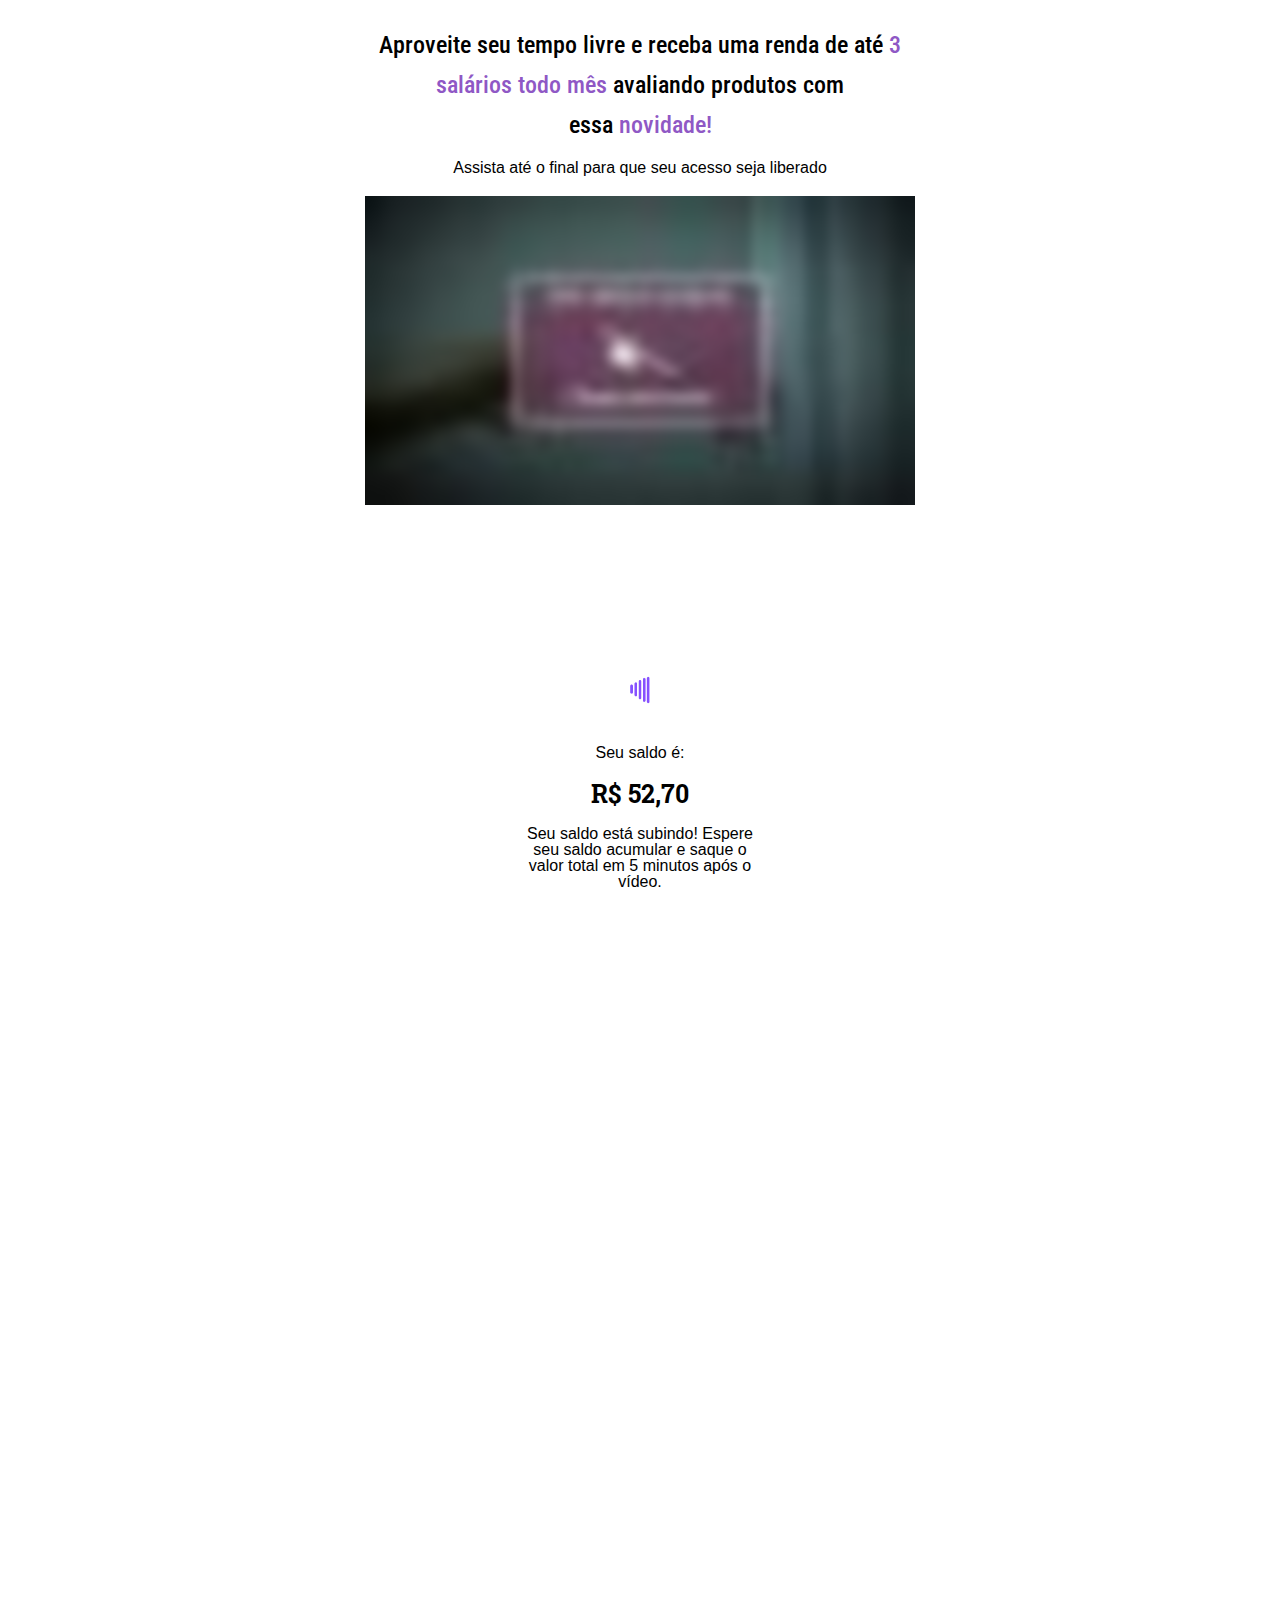
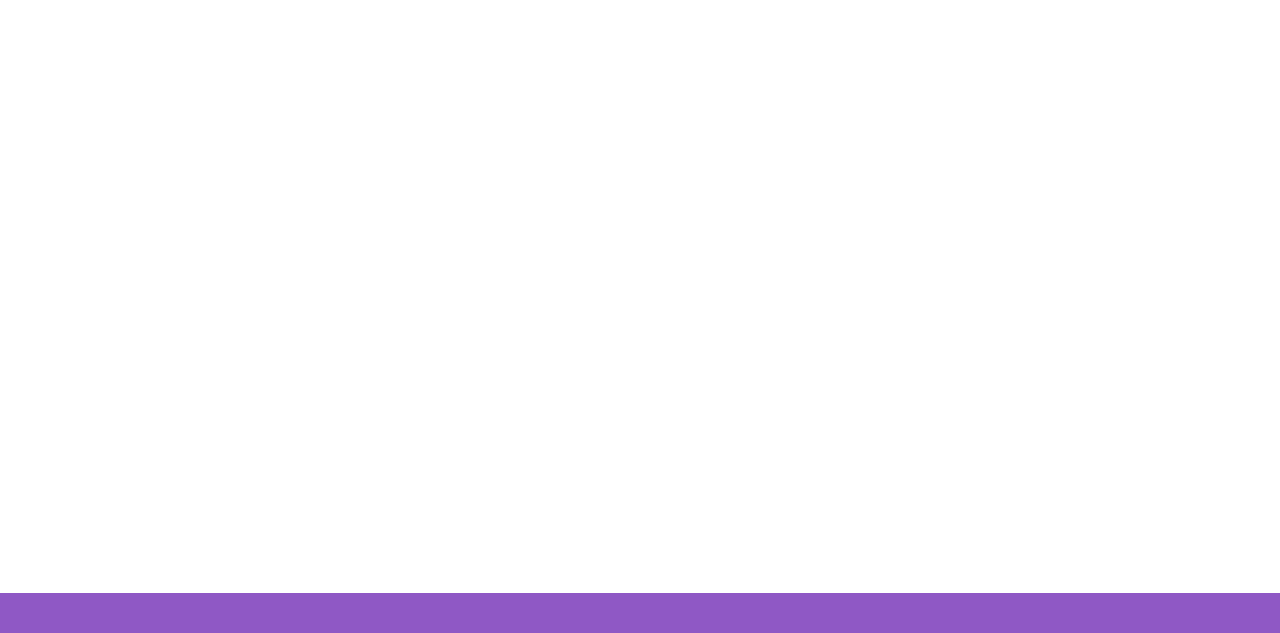
==== oportunidade.html @ 0e368a54 "Update oportunidade.html" ====
<!DOCTYPE html><html lang="pt-BR"><head>
	<meta charset="UTF-8">
			<title>A.P – PV / CHK97 – F.S – O1</title>
		<meta name="viewport" content="width=device-width, initial-scale=1">
<meta name="robots" content="max-image-preview:large">
<title>A.P – PV / CHK97 – F.S – O1</title>
<link rel="alternate" type="application/rss+xml" title="Feed para F.S - O1 »" href="https://presentesurpresa.xyz/feed/">
<link rel="alternate" type="application/rss+xml" title="Feed de comentários para F.S - O1 »" href="https://presentesurpresa.xyz/comments/feed/">
<script>
window._wpemojiSettings = {"baseUrl":"https:\/\/s.w.org\/images\/core\/emoji\/15.0.3\/72x72\/","ext":".png","svgUrl":"https:\/\/s.w.org\/images\/core\/emoji\/15.0.3\/svg\/","svgExt":".svg","source":{"concatemoji":"https:\/\/presentesurpresa.xyz\/wp-includes\/js\/wp-emoji-release.min.js?ver=6.5"}};
/*! This file is auto-generated */
!function(i,n){var o,s,e;function c(e){try{var t={supportTests:e,timestamp:(new Date).valueOf()};sessionStorage.setItem(o,JSON.stringify(t))}catch(e){}}function p(e,t,n){e.clearRect(0,0,e.canvas.width,e.canvas.height),e.fillText(t,0,0);var t=new Uint32Array(e.getImageData(0,0,e.canvas.width,e.canvas.height).data),r=(e.clearRect(0,0,e.canvas.width,e.canvas.height),e.fillText(n,0,0),new Uint32Array(e.getImageData(0,0,e.canvas.width,e.canvas.height).data));return t.every(function(e,t){return e===r[t]})}function u(e,t,n){switch(t){case"flag":return n(e,"\ud83c\udff3\ufe0f\u200d\u26a7\ufe0f","\ud83c\udff3\ufe0f\u200b\u26a7\ufe0f")?!1:!n(e,"\ud83c\uddfa\ud83c\uddf3","\ud83c\uddfa\u200b\ud83c\uddf3")&&!n(e,"\ud83c\udff4\udb40\udc67\udb40\udc62\udb40\udc65\udb40\udc6e\udb40\udc67\udb40\udc7f","\ud83c\udff4\u200b\udb40\udc67\u200b\udb40\udc62\u200b\udb40\udc65\u200b\udb40\udc6e\u200b\udb40\udc67\u200b\udb40\udc7f");case"emoji":return!n(e,"\ud83d\udc26\u200d\u2b1b","\ud83d\udc26\u200b\u2b1b")}return!1}function f(e,t,n){var r="undefined"!=typeof WorkerGlobalScope&&self instanceof WorkerGlobalScope?new OffscreenCanvas(300,150):i.createElement("canvas"),a=r.getContext("2d",{willReadFrequently:!0}),o=(a.textBaseline="top",a.font="600 32px Arial",{});return e.forEach(function(e){o[e]=t(a,e,n)}),o}function t(e){var t=i.createElement("script");t.src=e,t.defer=!0,i.head.appendChild(t)}"undefined"!=typeof Promise&&(o="wpEmojiSettingsSupports",s=["flag","emoji"],n.supports={everything:!0,everythingExceptFlag:!0},e=new Promise(function(e){i.addEventListener("DOMContentLoaded",e,{once:!0})}),new Promise(function(t){var n=function(){try{var e=JSON.parse(sessionStorage.getItem(o));if("object"==typeof e&&"number"==typeof e.timestamp&&(new Date).valueOf()<e.timestamp+604800&&"object"==typeof e.supportTests)return e.supportTests}catch(e){}return null}();if(!n){if("undefined"!=typeof Worker&&"undefined"!=typeof OffscreenCanvas&&"undefined"!=typeof URL&&URL.createObjectURL&&"undefined"!=typeof Blob)try{var e="postMessage("+f.toString()+"("+[JSON.stringify(s),u.toString(),p.toString()].join(",")+"));",r=new Blob([e],{type:"text/javascript"}),a=new Worker(URL.createObjectURL(r),{name:"wpTestEmojiSupports"});return void(a.onmessage=function(e){c(n=e.data),a.terminate(),t(n)})}catch(e){}c(n=f(s,u,p))}t(n)}).then(function(e){for(var t in e)n.supports[t]=e[t],n.supports.everything=n.supports.everything&&n.supports[t],"flag"!==t&&(n.supports.everythingExceptFlag=n.supports.everythingExceptFlag&&n.supports[t]);n.supports.everythingExceptFlag=n.supports.everythingExceptFlag&&!n.supports.flag,n.DOMReady=!1,n.readyCallback=function(){n.DOMReady=!0}}).then(function(){return e}).then(function(){var e;n.supports.everything||(n.readyCallback(),(e=n.source||{}).concatemoji?t(e.concatemoji):e.wpemoji&&e.twemoji&&(t(e.twemoji),t(e.wpemoji)))}))}((window,document),window._wpemojiSettings);
</script>
<style id="wp-emoji-styles-inline-css">

	img.wp-smiley, img.emoji {
		display: inline !important;
		border: none !important;
		box-shadow: none !important;
		height: 1em !important;
		width: 1em !important;
		margin: 0 0.07em !important;
		vertical-align: -0.1em !important;
		background: none !important;
		padding: 0 !important;
	}
</style>
<style id="wp-block-library-inline-css">
:root{--wp-admin-theme-color:#007cba;--wp-admin-theme-color--rgb:0,124,186;--wp-admin-theme-color-darker-10:#006ba1;--wp-admin-theme-color-darker-10--rgb:0,107,161;--wp-admin-theme-color-darker-20:#005a87;--wp-admin-theme-color-darker-20--rgb:0,90,135;--wp-admin-border-width-focus:2px;--wp-block-synced-color:#7a00df;--wp-block-synced-color--rgb:122,0,223;--wp-bound-block-color:#9747ff}@media (min-resolution:192dpi){:root{--wp-admin-border-width-focus:1.5px}}.wp-element-button{cursor:pointer}:root{--wp--preset--font-size--normal:16px;--wp--preset--font-size--huge:42px}:root .has-very-light-gray-background-color{background-color:#eee}:root .has-very-dark-gray-background-color{background-color:#313131}:root .has-very-light-gray-color{color:#eee}:root .has-very-dark-gray-color{color:#313131}:root .has-vivid-green-cyan-to-vivid-cyan-blue-gradient-background{background:linear-gradient(135deg,#00d084,#0693e3)}:root .has-purple-crush-gradient-background{background:linear-gradient(135deg,#34e2e4,#4721fb 50%,#ab1dfe)}:root .has-hazy-dawn-gradient-background{background:linear-gradient(135deg,#faaca8,#dad0ec)}:root .has-subdued-olive-gradient-background{background:linear-gradient(135deg,#fafae1,#67a671)}:root .has-atomic-cream-gradient-background{background:linear-gradient(135deg,#fdd79a,#004a59)}:root .has-nightshade-gradient-background{background:linear-gradient(135deg,#330968,#31cdcf)}:root .has-midnight-gradient-background{background:linear-gradient(135deg,#020381,#2874fc)}.has-regular-font-size{font-size:1em}.has-larger-font-size{font-size:2.625em}.has-normal-font-size{font-size:var(--wp--preset--font-size--normal)}.has-huge-font-size{font-size:var(--wp--preset--font-size--huge)}.has-text-align-center{text-align:center}.has-text-align-left{text-align:left}.has-text-align-right{text-align:right}#end-resizable-editor-section{display:none}.aligncenter{clear:both}.items-justified-left{justify-content:flex-start}.items-justified-center{justify-content:center}.items-justified-right{justify-content:flex-end}.items-justified-space-between{justify-content:space-between}.screen-reader-text{border:0;clip:rect(1px,1px,1px,1px);-webkit-clip-path:inset(50%);clip-path:inset(50%);height:1px;margin:-1px;overflow:hidden;padding:0;position:absolute;width:1px;word-wrap:normal!important}.screen-reader-text:focus{background-color:#ddd;clip:auto!important;-webkit-clip-path:none;clip-path:none;color:#444;display:block;font-size:1em;height:auto;left:5px;line-height:normal;padding:15px 23px 14px;text-decoration:none;top:5px;width:auto;z-index:100000}html :where(.has-border-color){border-style:solid}html :where([style*=border-top-color]){border-top-style:solid}html :where([style*=border-right-color]){border-right-style:solid}html :where([style*=border-bottom-color]){border-bottom-style:solid}html :where([style*=border-left-color]){border-left-style:solid}html :where([style*=border-width]){border-style:solid}html :where([style*=border-top-width]){border-top-style:solid}html :where([style*=border-right-width]){border-right-style:solid}html :where([style*=border-bottom-width]){border-bottom-style:solid}html :where([style*=border-left-width]){border-left-style:solid}html :where(img[class*=wp-image-]){height:auto;max-width:100%}:where(figure){margin:0 0 1em}html :where(.is-position-sticky){--wp-admin--admin-bar--position-offset:var(--wp-admin--admin-bar--height,0px)}@media screen and (max-width:600px){html :where(.is-position-sticky){--wp-admin--admin-bar--position-offset:0px}}
</style>
<style id="global-styles-inline-css">
body{--wp--preset--color--black: #000000;--wp--preset--color--cyan-bluish-gray: #abb8c3;--wp--preset--color--white: #ffffff;--wp--preset--color--pale-pink: #f78da7;--wp--preset--color--vivid-red: #cf2e2e;--wp--preset--color--luminous-vivid-orange: #ff6900;--wp--preset--color--luminous-vivid-amber: #fcb900;--wp--preset--color--light-green-cyan: #7bdcb5;--wp--preset--color--vivid-green-cyan: #00d084;--wp--preset--color--pale-cyan-blue: #8ed1fc;--wp--preset--color--vivid-cyan-blue: #0693e3;--wp--preset--color--vivid-purple: #9b51e0;--wp--preset--color--base: #f9f9f9;--wp--preset--color--base-2: #ffffff;--wp--preset--color--contrast: #111111;--wp--preset--color--contrast-2: #636363;--wp--preset--color--contrast-3: #A4A4A4;--wp--preset--color--accent: #cfcabe;--wp--preset--color--accent-2: #c2a990;--wp--preset--color--accent-3: #d8613c;--wp--preset--color--accent-4: #b1c5a4;--wp--preset--color--accent-5: #b5bdbc;--wp--preset--gradient--vivid-cyan-blue-to-vivid-purple: linear-gradient(135deg,rgba(6,147,227,1) 0%,rgb(155,81,224) 100%);--wp--preset--gradient--light-green-cyan-to-vivid-green-cyan: linear-gradient(135deg,rgb(122,220,180) 0%,rgb(0,208,130) 100%);--wp--preset--gradient--luminous-vivid-amber-to-luminous-vivid-orange: linear-gradient(135deg,rgba(252,185,0,1) 0%,rgba(255,105,0,1) 100%);--wp--preset--gradient--luminous-vivid-orange-to-vivid-red: linear-gradient(135deg,rgba(255,105,0,1) 0%,rgb(207,46,46) 100%);--wp--preset--gradient--very-light-gray-to-cyan-bluish-gray: linear-gradient(135deg,rgb(238,238,238) 0%,rgb(169,184,195) 100%);--wp--preset--gradient--cool-to-warm-spectrum: linear-gradient(135deg,rgb(74,234,220) 0%,rgb(151,120,209) 20%,rgb(207,42,186) 40%,rgb(238,44,130) 60%,rgb(251,105,98) 80%,rgb(254,248,76) 100%);--wp--preset--gradient--blush-light-purple: linear-gradient(135deg,rgb(255,206,236) 0%,rgb(152,150,240) 100%);--wp--preset--gradient--blush-bordeaux: linear-gradient(135deg,rgb(254,205,165) 0%,rgb(254,45,45) 50%,rgb(107,0,62) 100%);--wp--preset--gradient--luminous-dusk: linear-gradient(135deg,rgb(255,203,112) 0%,rgb(199,81,192) 50%,rgb(65,88,208) 100%);--wp--preset--gradient--pale-ocean: linear-gradient(135deg,rgb(255,245,203) 0%,rgb(182,227,212) 50%,rgb(51,167,181) 100%);--wp--preset--gradient--electric-grass: linear-gradient(135deg,rgb(202,248,128) 0%,rgb(113,206,126) 100%);--wp--preset--gradient--midnight: linear-gradient(135deg,rgb(2,3,129) 0%,rgb(40,116,252) 100%);--wp--preset--gradient--gradient-1: linear-gradient(to bottom, #cfcabe 0%, #F9F9F9 100%);--wp--preset--gradient--gradient-2: linear-gradient(to bottom, #C2A990 0%, #F9F9F9 100%);--wp--preset--gradient--gradient-3: linear-gradient(to bottom, #D8613C 0%, #F9F9F9 100%);--wp--preset--gradient--gradient-4: linear-gradient(to bottom, #B1C5A4 0%, #F9F9F9 100%);--wp--preset--gradient--gradient-5: linear-gradient(to bottom, #B5BDBC 0%, #F9F9F9 100%);--wp--preset--gradient--gradient-6: linear-gradient(to bottom, #A4A4A4 0%, #F9F9F9 100%);--wp--preset--gradient--gradient-7: linear-gradient(to bottom, #cfcabe 50%, #F9F9F9 50%);--wp--preset--gradient--gradient-8: linear-gradient(to bottom, #C2A990 50%, #F9F9F9 50%);--wp--preset--gradient--gradient-9: linear-gradient(to bottom, #D8613C 50%, #F9F9F9 50%);--wp--preset--gradient--gradient-10: linear-gradient(to bottom, #B1C5A4 50%, #F9F9F9 50%);--wp--preset--gradient--gradient-11: linear-gradient(to bottom, #B5BDBC 50%, #F9F9F9 50%);--wp--preset--gradient--gradient-12: linear-gradient(to bottom, #A4A4A4 50%, #F9F9F9 50%);--wp--preset--font-size--small: 0.9rem;--wp--preset--font-size--medium: 1.05rem;--wp--preset--font-size--large: clamp(1.39rem, 1.39rem + ((1vw - 0.2rem) * 0.767), 1.85rem);--wp--preset--font-size--x-large: clamp(1.85rem, 1.85rem + ((1vw - 0.2rem) * 1.083), 2.5rem);--wp--preset--font-size--xx-large: clamp(2.5rem, 2.5rem + ((1vw - 0.2rem) * 1.283), 3.27rem);--wp--preset--font-family--body: "Inter", sans-serif;--wp--preset--font-family--heading: Cardo;--wp--preset--font-family--system-sans-serif: -apple-system, BlinkMacSystemFont, avenir next, avenir, segoe ui, helvetica neue, helvetica, Cantarell, Ubuntu, roboto, noto, arial, sans-serif;--wp--preset--font-family--system-serif: Iowan Old Style, Apple Garamond, Baskerville, Times New Roman, Droid Serif, Times, Source Serif Pro, serif, Apple Color Emoji, Segoe UI Emoji, Segoe UI Symbol;--wp--preset--spacing--10: 1rem;--wp--preset--spacing--20: min(1.5rem, 2vw);--wp--preset--spacing--30: min(2.5rem, 3vw);--wp--preset--spacing--40: min(4rem, 5vw);--wp--preset--spacing--50: min(6.5rem, 8vw);--wp--preset--spacing--60: min(10.5rem, 13vw);--wp--preset--shadow--natural: 6px 6px 9px rgba(0, 0, 0, 0.2);--wp--preset--shadow--deep: 12px 12px 50px rgba(0, 0, 0, 0.4);--wp--preset--shadow--sharp: 6px 6px 0px rgba(0, 0, 0, 0.2);--wp--preset--shadow--outlined: 6px 6px 0px -3px rgba(255, 255, 255, 1), 6px 6px rgba(0, 0, 0, 1);--wp--preset--shadow--crisp: 6px 6px 0px rgba(0, 0, 0, 1);}body { margin: 0;--wp--style--global--content-size: 620px;--wp--style--global--wide-size: 1280px; }.wp-site-blocks { padding-top: var(--wp--style--root--padding-top); padding-bottom: var(--wp--style--root--padding-bottom); }.has-global-padding { padding-right: var(--wp--style--root--padding-right); padding-left: var(--wp--style--root--padding-left); }.has-global-padding :where(.has-global-padding:not(.wp-block-block)) { padding-right: 0; padding-left: 0; }.has-global-padding > .alignfull { margin-right: calc(var(--wp--style--root--padding-right) * -1); margin-left: calc(var(--wp--style--root--padding-left) * -1); }.has-global-padding :where(.has-global-padding:not(.wp-block-block)) > .alignfull { margin-right: 0; margin-left: 0; }.has-global-padding > .alignfull:where(:not(.has-global-padding):not(.is-layout-flex):not(.is-layout-grid)) > :where([class*="wp-block-"]:not(.alignfull):not([class*="__"]),p,h1,h2,h3,h4,h5,h6,ul,ol) { padding-right: var(--wp--style--root--padding-right); padding-left: var(--wp--style--root--padding-left); }.has-global-padding :where(.has-global-padding) > .alignfull:where(:not(.has-global-padding)) > :where([class*="wp-block-"]:not(.alignfull):not([class*="__"]),p,h1,h2,h3,h4,h5,h6,ul,ol) { padding-right: 0; padding-left: 0; }.wp-site-blocks > .alignleft { float: left; margin-right: 2em; }.wp-site-blocks > .alignright { float: right; margin-left: 2em; }.wp-site-blocks > .aligncenter { justify-content: center; margin-left: auto; margin-right: auto; }:where(.wp-site-blocks) > * { margin-block-start: 1.2rem; margin-block-end: 0; }:where(.wp-site-blocks) > :first-child:first-child { margin-block-start: 0; }:where(.wp-site-blocks) > :last-child:last-child { margin-block-end: 0; }body { --wp--style--block-gap: 1.2rem; }:where(body .is-layout-flow)  > :first-child:first-child{margin-block-start: 0;}:where(body .is-layout-flow)  > :last-child:last-child{margin-block-end: 0;}:where(body .is-layout-flow)  > *{margin-block-start: 1.2rem;margin-block-end: 0;}:where(body .is-layout-constrained)  > :first-child:first-child{margin-block-start: 0;}:where(body .is-layout-constrained)  > :last-child:last-child{margin-block-end: 0;}:where(body .is-layout-constrained)  > *{margin-block-start: 1.2rem;margin-block-end: 0;}:where(body .is-layout-flex) {gap: 1.2rem;}:where(body .is-layout-grid) {gap: 1.2rem;}body .is-layout-flow > .alignleft{float: left;margin-inline-start: 0;margin-inline-end: 2em;}body .is-layout-flow > .alignright{float: right;margin-inline-start: 2em;margin-inline-end: 0;}body .is-layout-flow > .aligncenter{margin-left: auto !important;margin-right: auto !important;}body .is-layout-constrained > .alignleft{float: left;margin-inline-start: 0;margin-inline-end: 2em;}body .is-layout-constrained > .alignright{float: right;margin-inline-start: 2em;margin-inline-end: 0;}body .is-layout-constrained > .aligncenter{margin-left: auto !important;margin-right: auto !important;}body .is-layout-constrained > :where(:not(.alignleft):not(.alignright):not(.alignfull)){max-width: var(--wp--style--global--content-size);margin-left: auto !important;margin-right: auto !important;}body .is-layout-constrained > .alignwide{max-width: var(--wp--style--global--wide-size);}body .is-layout-flex{display: flex;}body .is-layout-flex{flex-wrap: wrap;align-items: center;}body .is-layout-flex > *{margin: 0;}body .is-layout-grid{display: grid;}body .is-layout-grid > *{margin: 0;}body{background-color: var(--wp--preset--color--base);color: var(--wp--preset--color--contrast);font-family: var(--wp--preset--font-family--body);font-size: var(--wp--preset--font-size--medium);font-style: normal;font-weight: 400;line-height: 1.55;--wp--style--root--padding-top: 0px;--wp--style--root--padding-right: var(--wp--preset--spacing--50);--wp--style--root--padding-bottom: 0px;--wp--style--root--padding-left: var(--wp--preset--spacing--50);}a:where(:not(.wp-element-button)){color: var(--wp--preset--color--contrast);text-decoration: underline;}a:where(:not(.wp-element-button)):hover{text-decoration: none;}h1, h2, h3, h4, h5, h6{color: var(--wp--preset--color--contrast);font-family: var(--wp--preset--font-family--heading);font-weight: 400;line-height: 1.2;}h1{font-size: var(--wp--preset--font-size--xx-large);line-height: 1.15;}h2{font-size: var(--wp--preset--font-size--x-large);}h3{font-size: var(--wp--preset--font-size--large);}h4{font-size: clamp(1.1rem, 1.1rem + ((1vw - 0.2rem) * 0.767), 1.5rem);}h5{font-size: var(--wp--preset--font-size--medium);}h6{font-size: var(--wp--preset--font-size--small);}.wp-element-button, .wp-block-button__link{background-color: var(--wp--preset--color--contrast);border-radius: .33rem;border-color: var(--wp--preset--color--contrast);border-width: 0;color: var(--wp--preset--color--base);font-family: inherit;font-size: var(--wp--preset--font-size--small);font-style: normal;font-weight: 500;line-height: inherit;padding-top: 0.6rem;padding-right: 1rem;padding-bottom: 0.6rem;padding-left: 1rem;text-decoration: none;}.wp-element-button:hover, .wp-block-button__link:hover{background-color: var(--wp--preset--color--contrast-2);border-color: var(--wp--preset--color--contrast-2);color: var(--wp--preset--color--base);}.wp-element-button:focus, .wp-block-button__link:focus{background-color: var(--wp--preset--color--contrast-2);border-color: var(--wp--preset--color--contrast-2);color: var(--wp--preset--color--base);outline-color: var(--wp--preset--color--contrast);outline-offset: 2px;outline-style: dotted;outline-width: 1px;}.wp-element-button:active, .wp-block-button__link:active{background-color: var(--wp--preset--color--contrast);color: var(--wp--preset--color--base);}.wp-element-caption, .wp-block-audio figcaption, .wp-block-embed figcaption, .wp-block-gallery figcaption, .wp-block-image figcaption, .wp-block-table figcaption, .wp-block-video figcaption{color: var(--wp--preset--color--contrast-2);font-family: var(--wp--preset--font-family--body);font-size: 0.8rem;}.has-black-color{color: var(--wp--preset--color--black) !important;}.has-cyan-bluish-gray-color{color: var(--wp--preset--color--cyan-bluish-gray) !important;}.has-white-color{color: var(--wp--preset--color--white) !important;}.has-pale-pink-color{color: var(--wp--preset--color--pale-pink) !important;}.has-vivid-red-color{color: var(--wp--preset--color--vivid-red) !important;}.has-luminous-vivid-orange-color{color: var(--wp--preset--color--luminous-vivid-orange) !important;}.has-luminous-vivid-amber-color{color: var(--wp--preset--color--luminous-vivid-amber) !important;}.has-light-green-cyan-color{color: var(--wp--preset--color--light-green-cyan) !important;}.has-vivid-green-cyan-color{color: var(--wp--preset--color--vivid-green-cyan) !important;}.has-pale-cyan-blue-color{color: var(--wp--preset--color--pale-cyan-blue) !important;}.has-vivid-cyan-blue-color{color: var(--wp--preset--color--vivid-cyan-blue) !important;}.has-vivid-purple-color{color: var(--wp--preset--color--vivid-purple) !important;}.has-base-color{color: var(--wp--preset--color--base) !important;}.has-base-2-color{color: var(--wp--preset--color--base-2) !important;}.has-contrast-color{color: var(--wp--preset--color--contrast) !important;}.has-contrast-2-color{color: var(--wp--preset--color--contrast-2) !important;}.has-contrast-3-color{color: var(--wp--preset--color--contrast-3) !important;}.has-accent-color{color: var(--wp--preset--color--accent) !important;}.has-accent-2-color{color: var(--wp--preset--color--accent-2) !important;}.has-accent-3-color{color: var(--wp--preset--color--accent-3) !important;}.has-accent-4-color{color: var(--wp--preset--color--accent-4) !important;}.has-accent-5-color{color: var(--wp--preset--color--accent-5) !important;}.has-black-background-color{background-color: var(--wp--preset--color--black) !important;}.has-cyan-bluish-gray-background-color{background-color: var(--wp--preset--color--cyan-bluish-gray) !important;}.has-white-background-color{background-color: var(--wp--preset--color--white) !important;}.has-pale-pink-background-color{background-color: var(--wp--preset--color--pale-pink) !important;}.has-vivid-red-background-color{background-color: var(--wp--preset--color--vivid-red) !important;}.has-luminous-vivid-orange-background-color{background-color: var(--wp--preset--color--luminous-vivid-orange) !important;}.has-luminous-vivid-amber-background-color{background-color: var(--wp--preset--color--luminous-vivid-amber) !important;}.has-light-green-cyan-background-color{background-color: var(--wp--preset--color--light-green-cyan) !important;}.has-vivid-green-cyan-background-color{background-color: var(--wp--preset--color--vivid-green-cyan) !important;}.has-pale-cyan-blue-background-color{background-color: var(--wp--preset--color--pale-cyan-blue) !important;}.has-vivid-cyan-blue-background-color{background-color: var(--wp--preset--color--vivid-cyan-blue) !important;}.has-vivid-purple-background-color{background-color: var(--wp--preset--color--vivid-purple) !important;}.has-base-background-color{background-color: var(--wp--preset--color--base) !important;}.has-base-2-background-color{background-color: var(--wp--preset--color--base-2) !important;}.has-contrast-background-color{background-color: var(--wp--preset--color--contrast) !important;}.has-contrast-2-background-color{background-color: var(--wp--preset--color--contrast-2) !important;}.has-contrast-3-background-color{background-color: var(--wp--preset--color--contrast-3) !important;}.has-accent-background-color{background-color: var(--wp--preset--color--accent) !important;}.has-accent-2-background-color{background-color: var(--wp--preset--color--accent-2) !important;}.has-accent-3-background-color{background-color: var(--wp--preset--color--accent-3) !important;}.has-accent-4-background-color{background-color: var(--wp--preset--color--accent-4) !important;}.has-accent-5-background-color{background-color: var(--wp--preset--color--accent-5) !important;}.has-black-border-color{border-color: var(--wp--preset--color--black) !important;}.has-cyan-bluish-gray-border-color{border-color: var(--wp--preset--color--cyan-bluish-gray) !important;}.has-white-border-color{border-color: var(--wp--preset--color--white) !important;}.has-pale-pink-border-color{border-color: var(--wp--preset--color--pale-pink) !important;}.has-vivid-red-border-color{border-color: var(--wp--preset--color--vivid-red) !important;}.has-luminous-vivid-orange-border-color{border-color: var(--wp--preset--color--luminous-vivid-orange) !important;}.has-luminous-vivid-amber-border-color{border-color: var(--wp--preset--color--luminous-vivid-amber) !important;}.has-light-green-cyan-border-color{border-color: var(--wp--preset--color--light-green-cyan) !important;}.has-vivid-green-cyan-border-color{border-color: var(--wp--preset--color--vivid-green-cyan) !important;}.has-pale-cyan-blue-border-color{border-color: var(--wp--preset--color--pale-cyan-blue) !important;}.has-vivid-cyan-blue-border-color{border-color: var(--wp--preset--color--vivid-cyan-blue) !important;}.has-vivid-purple-border-color{border-color: var(--wp--preset--color--vivid-purple) !important;}.has-base-border-color{border-color: var(--wp--preset--color--base) !important;}.has-base-2-border-color{border-color: var(--wp--preset--color--base-2) !important;}.has-contrast-border-color{border-color: var(--wp--preset--color--contrast) !important;}.has-contrast-2-border-color{border-color: var(--wp--preset--color--contrast-2) !important;}.has-contrast-3-border-color{border-color: var(--wp--preset--color--contrast-3) !important;}.has-accent-border-color{border-color: var(--wp--preset--color--accent) !important;}.has-accent-2-border-color{border-color: var(--wp--preset--color--accent-2) !important;}.has-accent-3-border-color{border-color: var(--wp--preset--color--accent-3) !important;}.has-accent-4-border-color{border-color: var(--wp--preset--color--accent-4) !important;}.has-accent-5-border-color{border-color: var(--wp--preset--color--accent-5) !important;}.has-vivid-cyan-blue-to-vivid-purple-gradient-background{background: var(--wp--preset--gradient--vivid-cyan-blue-to-vivid-purple) !important;}.has-light-green-cyan-to-vivid-green-cyan-gradient-background{background: var(--wp--preset--gradient--light-green-cyan-to-vivid-green-cyan) !important;}.has-luminous-vivid-amber-to-luminous-vivid-orange-gradient-background{background: var(--wp--preset--gradient--luminous-vivid-amber-to-luminous-vivid-orange) !important;}.has-luminous-vivid-orange-to-vivid-red-gradient-background{background: var(--wp--preset--gradient--luminous-vivid-orange-to-vivid-red) !important;}.has-very-light-gray-to-cyan-bluish-gray-gradient-background{background: var(--wp--preset--gradient--very-light-gray-to-cyan-bluish-gray) !important;}.has-cool-to-warm-spectrum-gradient-background{background: var(--wp--preset--gradient--cool-to-warm-spectrum) !important;}.has-blush-light-purple-gradient-background{background: var(--wp--preset--gradient--blush-light-purple) !important;}.has-blush-bordeaux-gradient-background{background: var(--wp--preset--gradient--blush-bordeaux) !important;}.has-luminous-dusk-gradient-background{background: var(--wp--preset--gradient--luminous-dusk) !important;}.has-pale-ocean-gradient-background{background: var(--wp--preset--gradient--pale-ocean) !important;}.has-electric-grass-gradient-background{background: var(--wp--preset--gradient--electric-grass) !important;}.has-midnight-gradient-background{background: var(--wp--preset--gradient--midnight) !important;}.has-gradient-1-gradient-background{background: var(--wp--preset--gradient--gradient-1) !important;}.has-gradient-2-gradient-background{background: var(--wp--preset--gradient--gradient-2) !important;}.has-gradient-3-gradient-background{background: var(--wp--preset--gradient--gradient-3) !important;}.has-gradient-4-gradient-background{background: var(--wp--preset--gradient--gradient-4) !important;}.has-gradient-5-gradient-background{background: var(--wp--preset--gradient--gradient-5) !important;}.has-gradient-6-gradient-background{background: var(--wp--preset--gradient--gradient-6) !important;}.has-gradient-7-gradient-background{background: var(--wp--preset--gradient--gradient-7) !important;}.has-gradient-8-gradient-background{background: var(--wp--preset--gradient--gradient-8) !important;}.has-gradient-9-gradient-background{background: var(--wp--preset--gradient--gradient-9) !important;}.has-gradient-10-gradient-background{background: var(--wp--preset--gradient--gradient-10) !important;}.has-gradient-11-gradient-background{background: var(--wp--preset--gradient--gradient-11) !important;}.has-gradient-12-gradient-background{background: var(--wp--preset--gradient--gradient-12) !important;}.has-small-font-size{font-size: var(--wp--preset--font-size--small) !important;}.has-medium-font-size{font-size: var(--wp--preset--font-size--medium) !important;}.has-large-font-size{font-size: var(--wp--preset--font-size--large) !important;}.has-x-large-font-size{font-size: var(--wp--preset--font-size--x-large) !important;}.has-xx-large-font-size{font-size: var(--wp--preset--font-size--xx-large) !important;}.has-body-font-family{font-family: var(--wp--preset--font-family--body) !important;}.has-heading-font-family{font-family: var(--wp--preset--font-family--heading) !important;}.has-system-sans-serif-font-family{font-family: var(--wp--preset--font-family--system-sans-serif) !important;}.has-system-serif-font-family{font-family: var(--wp--preset--font-family--system-serif) !important;}
.wp-block-calendar.wp-block-calendar table:where(:not(.has-text-color)) th{background-color:var(--wp--preset--color--contrast-2);color:var(--wp--preset--color--base);border-color:var(--wp--preset--color--contrast-2)}.wp-block-calendar table:where(:not(.has-text-color)) td{border-color:var(--wp--preset--color--contrast-2)}.wp-block-categories{}.wp-block-categories{list-style-type:none;}.wp-block-categories li{margin-bottom: 0.5rem;}.wp-block-post-comments-form{}.wp-block-post-comments-form textarea, .wp-block-post-comments-form input{border-radius:.33rem}.wp-block-loginout{}.wp-block-loginout input{border-radius:.33rem;padding:calc(0.667em + 2px);border:1px solid #949494;}.wp-block-post-terms{}.wp-block-post-terms .wp-block-post-terms__prefix{color: var(--wp--preset--color--contrast-2);}.wp-block-query-title{}.wp-block-query-title span{font-style: italic;}.wp-block-quote{}.wp-block-quote :where(p){margin-block-start:0;margin-block-end:calc(var(--wp--preset--spacing--10) + 0.5rem);}.wp-block-quote :where(:last-child){margin-block-end:0;}.wp-block-quote.has-text-align-right.is-style-plain, .rtl .is-style-plain.wp-block-quote:not(.has-text-align-center):not(.has-text-align-left){border-width: 0 2px 0 0;padding-left:calc(var(--wp--preset--spacing--20) + 0.5rem);padding-right:calc(var(--wp--preset--spacing--20) + 0.5rem);}.wp-block-quote.has-text-align-left.is-style-plain, body:not(.rtl) .is-style-plain.wp-block-quote:not(.has-text-align-center):not(.has-text-align-right){border-width: 0 0 0 2px;padding-left:calc(var(--wp--preset--spacing--20) + 0.5rem);padding-right:calc(var(--wp--preset--spacing--20) + 0.5rem)}.wp-block-search{}.wp-block-search .wp-block-search__input{border-radius:.33rem}.wp-block-separator{}.wp-block-separator:not(.is-style-wide):not(.is-style-dots):not(.alignwide):not(.alignfull){width: var(--wp--preset--spacing--60)}
</style>
<style id="wp-block-template-skip-link-inline-css">

		.skip-link.screen-reader-text {
			border: 0;
			clip: rect(1px,1px,1px,1px);
			clip-path: inset(50%);
			height: 1px;
			margin: -1px;
			overflow: hidden;
			padding: 0;
			position: absolute !important;
			width: 1px;
			word-wrap: normal !important;
		}

		.skip-link.screen-reader-text:focus {
			background-color: #eee;
			clip: auto !important;
			clip-path: none;
			color: #444;
			display: block;
			font-size: 1em;
			height: auto;
			left: 5px;
			line-height: normal;
			padding: 15px 23px 14px;
			text-decoration: none;
			top: 5px;
			width: auto;
			z-index: 100000;
		}
</style>
<link rel="stylesheet" id="elementor-frontend-css" href="css/frontend-lite.min.css" media="all">
<link rel="stylesheet" id="swiper-css" href="css/swiper.min.css" media="all">
<link rel="stylesheet" id="elementor-post-9-css" href="css/post-9.css" media="all">
<link rel="stylesheet" id="elementor-global-css" href="css/global.css" media="all">
<link rel="stylesheet" id="elementor-post-294-css" href="css/post-294.css" media="all">
<link rel="stylesheet" id="eael-general-css" href="css/general.min.css" media="all">
<link rel="stylesheet" id="google-fonts-1-css" href="https://fonts.googleapis.com/css?family=Roboto%3A100%2C100italic%2C200%2C200italic%2C300%2C300italic%2C400%2C400italic%2C500%2C500italic%2C600%2C600italic%2C700%2C700italic%2C800%2C800italic%2C900%2C900italic%7CRoboto+Slab%3A100%2C100italic%2C200%2C200italic%2C300%2C300italic%2C400%2C400italic%2C500%2C500italic%2C600%2C600italic%2C700%2C700italic%2C800%2C800italic%2C900%2C900italic%7CRoboto+Condensed%3A100%2C100italic%2C200%2C200italic%2C300%2C300italic%2C400%2C400italic%2C500%2C500italic%2C600%2C600italic%2C700%2C700italic%2C800%2C800italic%2C900%2C900italic&amp;display=swap&amp;ver=6.5" media="all">
<link rel="preconnect" href="https://fonts.gstatic.com/" crossorigin=""><script src="js/jquery.min.js" id="jquery-core-js"></script>
<script src="js/jquery-migrate.min.js" id="jquery-migrate-js"></script>
<link rel="https://api.w.org/" href="https://presentesurpresa.xyz/wp-json/"><link rel="alternate" type="application/json" href="https://presentesurpresa.xyz/wp-json/wp/v2/pages/294"><link rel="EditURI" type="application/rsd+xml" title="RSD" href="https://presentesurpresa.xyz/xmlrpc.php?rsd">
<meta name="generator" content="WordPress 6.5">
<link rel="canonical" href="https://presentesurpresa.xyz/ap-pv-chk97/">
<link rel="shortlink" href="https://presentesurpresa.xyz/?p=294">
<link rel="alternate" type="application/json+oembed" href="https://presentesurpresa.xyz/wp-json/oembed/1.0/embed?url=https%3A%2F%2Fpresentesurpresa.xyz%2Fap-pv-chk97%2F">
<link rel="alternate" type="text/xml+oembed" href="https://presentesurpresa.xyz/wp-json/oembed/1.0/embed?url=https%3A%2F%2Fpresentesurpresa.xyz%2Fap-pv-chk97%2F&amp;format=xml">
<meta name="generator" content="Elementor 3.20.2; features: e_optimized_assets_loading, e_optimized_css_loading, e_font_icon_svg, additional_custom_breakpoints, block_editor_assets_optimize, e_image_loading_optimization; settings: css_print_method-external, google_font-enabled, font_display-swap">
<style id="wp-fonts-local">
@font-face{font-family:Inter;font-style:normal;font-weight:300 900;font-display:fallback;src:url('fonts/Inter-VariableFont_slnt%2Cwght.woff2') format('woff2');font-stretch:normal;}
@font-face{font-family:Cardo;font-style:normal;font-weight:400;font-display:fallback;src:url('fonts/cardo_normal_400.woff2') format('woff2');}
@font-face{font-family:Cardo;font-style:italic;font-weight:400;font-display:fallback;src:url('fonts/cardo_italic_400.woff2') format('woff2');}
@font-face{font-family:Cardo;font-style:normal;font-weight:700;font-display:fallback;src:url('fonts/cardo_normal_700.woff2') format('woff2');}
</style>
	<meta name="viewport" content="width=device-width, initial-scale=1.0, viewport-fit=cover"><script src="js/player.js" async=""></script><script src="js/wp-emoji-release.min.js" defer=""></script></head>
<body class="page-template page-template-elementor_canvas page page-id-294 wp-embed-responsive elementor-default elementor-template-canvas elementor-kit-9 elementor-page elementor-page-294">
			<div data-elementor-type="wp-page" data-elementor-id="294" class="elementor elementor-294">
				<div class="elementor-element elementor-element-242d4dd e-flex e-con-boxed e-con e-parent" data-id="242d4dd" data-element_type="container" data-core-v316-plus="true">
					<div class="e-con-inner">
		<div class="elementor-element elementor-element-7a4af4b e-con-full e-flex e-con e-child" data-id="7a4af4b" data-element_type="container">
				</div>
		<div class="elementor-element elementor-element-46ec003 e-con-full e-flex e-con e-child" data-id="46ec003" data-element_type="container">
				<div class="elementor-element elementor-element-40878e4 elementor-widget elementor-widget-heading" data-id="40878e4" data-element_type="widget" data-widget_type="heading.default">
				<div class="elementor-widget-container">
			<style>/*! elementor - v3.20.0 - 20-03-2024 */
.elementor-heading-title{padding:0;margin:0;line-height:1}.elementor-widget-heading .elementor-heading-title[class*=elementor-size-]>a{color:inherit;font-size:inherit;line-height:inherit}.elementor-widget-heading .elementor-heading-title.elementor-size-small{font-size:15px}.elementor-widget-heading .elementor-heading-title.elementor-size-medium{font-size:19px}.elementor-widget-heading .elementor-heading-title.elementor-size-large{font-size:29px}.elementor-widget-heading .elementor-heading-title.elementor-size-xl{font-size:39px}.elementor-widget-heading .elementor-heading-title.elementor-size-xxl{font-size:59px}</style><h2 class="elementor-heading-title elementor-size-default"><span style="color: rgb(0, 0, 0); font-family: &quot;Roboto Condensed&quot;, sans-serif; font-size: 24px; font-weight: 500; text-align: center; white-space-collapse: collapse;">Aproveite seu tempo livre e receba uma renda de até&nbsp;</span><span style="font-family: &quot;Roboto Condensed&quot;, sans-serif; font-size: 24px; font-weight: 500; text-align: center; white-space-collapse: collapse; color: rgb(143, 88, 197);">3 salários todo mês</span><span style="color: rgb(0, 0, 0); font-family: &quot;Roboto Condensed&quot;, sans-serif; font-size: 24px; font-weight: 500; text-align: center; white-space-collapse: collapse;">&nbsp;avaliando produtos com essa&nbsp;</span><span style="font-family: &quot;Roboto Condensed&quot;, sans-serif; font-size: 24px; font-weight: 500; text-align: center; white-space-collapse: collapse; color: rgb(143, 88, 197);">novidade!</span></h2>		</div>
				</div>
				<div class="elementor-element elementor-element-4df5773 elementor-widget elementor-widget-heading" data-id="4df5773" data-element_type="widget" data-widget_type="heading.default">
				<div class="elementor-widget-container">
			<h2 class="elementor-heading-title elementor-size-default">Assista até o final para que seu acesso seja liberado</h2>		</div>
				</div>
				<div class="elementor-element elementor-element-b1a2324 elementor-widget elementor-widget-html" data-id="b1a2324" data-element_type="widget" data-widget_type="html.default">
				<div class="elementor-widget-container">
			<div id="vid_660808ec3aea810007afd34f" style="position:relative;width:100%;padding: 56.25% 0 0;"> <img decoding="async" id="thumb_660808ec3aea810007afd34f" src="images/thumbnail.jpg" style="position:absolute;top:0;left:0;width:100%;height:100%;object-fit:cover;display:block;"> <div id="backdrop_660808ec3aea810007afd34f" style="position:absolute;top:0;width:100%;height:100%;-webkit-backdrop-filter:blur(5px);backdrop-filter:blur(5px);"></div> </div> <script type="text/javascript" id="scr_660808ec3aea810007afd34f"> var s=document.createElement("script"); s.src="https://scripts.converteai.net/e4056e71-b4fc-4c1b-9aab-3f6b29df0ae1/players/660808ec3aea810007afd34f/player.js", s.async=!0,document.head.appendChild(s); </script>		</div>
				</div>
				</div>
		<div class="elementor-element elementor-element-af33ecb e-con-full e-flex e-con e-child" data-id="af33ecb" data-element_type="container">
				</div>
					</div>
				</div>
		<div class="elementor-element elementor-element-3a20a18 e-flex e-con-boxed e-con e-parent" data-id="3a20a18" data-element_type="container" data-core-v316-plus="true">
					<div class="e-con-inner">
		<div class="elementor-element elementor-element-da4fa69 e-con-full e-flex e-con e-child" data-id="da4fa69" data-element_type="container">
				</div>
		<div class="elementor-element elementor-element-db72067 e-con-full e-flex e-con e-child" data-id="db72067" data-element_type="container">
				</div>
		<div class="elementor-element elementor-element-87c1f10 e-con-full e-flex e-con e-child" data-id="87c1f10" data-element_type="container">
				</div>
					</div>
				</div>
		<div class="elementor-element elementor-element-6f37cad e-flex e-con-boxed e-con e-parent" data-id="6f37cad" data-element_type="container" data-core-v316-plus="true">
					<div class="e-con-inner">
		<div class="elementor-element elementor-element-23e5ca0 e-con-full e-flex e-con e-child" data-id="23e5ca0" data-element_type="container" data-settings="{" background_background":"classic"}"="">
				</div>
		<div class="elementor-element elementor-element-3b4ee4e e-con-full e-flex e-con e-child" data-id="3b4ee4e" data-element_type="container">
				<div class="elementor-element elementor-element-6476168 elementor-widget elementor-widget-spacer" data-id="6476168" data-element_type="widget" data-widget_type="spacer.default">
				<div class="elementor-widget-container">
			<style>/*! elementor - v3.20.0 - 20-03-2024 */
.elementor-column .elementor-spacer-inner{height:var(--spacer-size)}.e-con{--container-widget-width:100%}.e-con-inner>.elementor-widget-spacer,.e-con>.elementor-widget-spacer{width:var(--container-widget-width,var(--spacer-size));--align-self:var(--container-widget-align-self,initial);--flex-shrink:0}.e-con-inner>.elementor-widget-spacer>.elementor-widget-container,.e-con>.elementor-widget-spacer>.elementor-widget-container{height:100%;width:100%}.e-con-inner>.elementor-widget-spacer>.elementor-widget-container>.elementor-spacer,.e-con>.elementor-widget-spacer>.elementor-widget-container>.elementor-spacer{height:100%}.e-con-inner>.elementor-widget-spacer>.elementor-widget-container>.elementor-spacer>.elementor-spacer-inner,.e-con>.elementor-widget-spacer>.elementor-widget-container>.elementor-spacer>.elementor-spacer-inner{height:var(--container-widget-height,var(--spacer-size))}.e-con-inner>.elementor-widget-spacer.elementor-widget-empty,.e-con>.elementor-widget-spacer.elementor-widget-empty{position:relative;min-height:22px;min-width:22px}.e-con-inner>.elementor-widget-spacer.elementor-widget-empty .elementor-widget-empty-icon,.e-con>.elementor-widget-spacer.elementor-widget-empty .elementor-widget-empty-icon{position:absolute;top:0;bottom:0;left:0;right:0;margin:auto;padding:0;width:22px;height:22px}</style>		<div class="elementor-spacer">
			<div class="elementor-spacer-inner"></div>
		</div>
				</div>
				</div>
				<div class="elementor-element elementor-element-fc0eb6b elementor-widget elementor-widget-image" data-id="fc0eb6b" data-element_type="widget" data-widget_type="image.default">
				<div class="elementor-widget-container">
			<style>/*! elementor - v3.20.0 - 20-03-2024 */
.elementor-widget-image{text-align:center}.elementor-widget-image a{display:inline-block}.elementor-widget-image a img[src$=".svg"]{width:48px}.elementor-widget-image img{vertical-align:middle;display:inline-block}</style>										<img fetchpriority="high" decoding="async" width="480" height="480" src="images/giphy.gif" class="attachment-full size-full wp-image-405" alt="">													</div>
				</div>
				<div class="elementor-element elementor-element-88b04b8 elementor-widget elementor-widget-heading" data-id="88b04b8" data-element_type="widget" data-widget_type="heading.default">
				<div class="elementor-widget-container">
			<h2 class="elementor-heading-title elementor-size-default">Seu saldo é:</h2>		</div>
				</div>
				<div class="elementor-element elementor-element-7a4a359 elementor-widget elementor-widget-heading" data-id="7a4a359" data-element_type="widget" data-widget_type="heading.default">
				<div class="elementor-widget-container">
			<h2 class="elementor-heading-title elementor-size-default"><b>R$ 52,70</b></h2>		</div>
				</div>
				<div class="elementor-element elementor-element-8cabc0a elementor-widget elementor-widget-heading" data-id="8cabc0a" data-element_type="widget" data-widget_type="heading.default">
				<div class="elementor-widget-container">
			<h2 class="elementor-heading-title elementor-size-default">Seu saldo está subindo! Espere seu saldo acumular e saque o valor total em 5 minutos após o vídeo.</h2>		</div>
				</div>
				</div>
		<div class="elementor-element elementor-element-fa8035c e-con-full e-flex e-con e-child" data-id="fa8035c" data-element_type="container">
				</div>
					</div>
				</div>
		<div class="elementor-element elementor-element-db20fda e-flex e-con-boxed elementor-invisible e-con e-parent" data-id="db20fda" data-element_type="container" data-settings="{" background_background":"classic","animation":"fadein","animation_delay":738000}"="" data-core-v316-plus="true">
					<div class="e-con-inner">
		<div class="elementor-element elementor-element-215a5a7 e-con-full e-flex e-con e-child" data-id="215a5a7" data-element_type="container">
				</div>
		<div class="elementor-element elementor-element-4f5d756 e-con-full e-flex e-con e-child" data-id="4f5d756" data-element_type="container">
				<div class="elementor-element elementor-element-d04edf2 elementor-widget elementor-widget-heading" data-id="d04edf2" data-element_type="widget" data-widget_type="heading.default">
				<div class="elementor-widget-container">
			<h2 class="elementor-heading-title elementor-size-default">DEPOIMENTOS DE QUEM USA:</h2>		</div>
				</div>
				<div class="elementor-element elementor-element-855d473 elementor-widget elementor-widget-heading" data-id="855d473" data-element_type="widget" data-widget_type="heading.default">
				<div class="elementor-widget-container">
			<h2 class="elementor-heading-title elementor-size-default"><font color="#000000" face="Roboto Condensed, sans-serif"><span style="font-size: 24px; font-weight: 500; white-space-collapse: collapse;">Gabriela de São Leopoldo - RS:</span></font></h2>		</div>
				</div>
				<div class="elementor-element elementor-element-14b7fc4 elementor-widget elementor-widget-video" data-id="14b7fc4" data-element_type="widget" data-settings="{" youtube_url":"https:\="" \="" youtu.be\="" 1dim3a4jctk","video_type":"youtube","controls":"yes"}"="" data-widget_type="video.default">
				<div class="elementor-widget-container">
			<style>/*! elementor - v3.20.0 - 20-03-2024 */
.elementor-widget-video .elementor-widget-container{overflow:hidden;transform:translateZ(0)}.elementor-widget-video .elementor-wrapper{aspect-ratio:var(--video-aspect-ratio)}.elementor-widget-video .elementor-wrapper iframe,.elementor-widget-video .elementor-wrapper video{height:100%;width:100%;display:flex;border:none;background-color:#000}@supports not (aspect-ratio:1/1){.elementor-widget-video .elementor-wrapper{position:relative;overflow:hidden;height:0;padding-bottom:calc(100% / var(--video-aspect-ratio))}.elementor-widget-video .elementor-wrapper iframe,.elementor-widget-video .elementor-wrapper video{position:absolute;top:0;right:0;bottom:0;left:0}}.elementor-widget-video .elementor-open-inline .elementor-custom-embed-image-overlay{position:absolute;top:0;right:0;bottom:0;left:0;background-size:cover;background-position:50%}.elementor-widget-video .elementor-custom-embed-image-overlay{cursor:pointer;text-align:center}.elementor-widget-video .elementor-custom-embed-image-overlay:hover .elementor-custom-embed-play i{opacity:1}.elementor-widget-video .elementor-custom-embed-image-overlay img{display:block;width:100%;aspect-ratio:var(--video-aspect-ratio);-o-object-fit:cover;object-fit:cover;-o-object-position:center center;object-position:center center}@supports not (aspect-ratio:1/1){.elementor-widget-video .elementor-custom-embed-image-overlay{position:relative;overflow:hidden;height:0;padding-bottom:calc(100% / var(--video-aspect-ratio))}.elementor-widget-video .elementor-custom-embed-image-overlay img{position:absolute;top:0;right:0;bottom:0;left:0}}.elementor-widget-video .e-hosted-video .elementor-video{-o-object-fit:cover;object-fit:cover}.e-con-inner>.elementor-widget-video,.e-con>.elementor-widget-video{width:var(--container-widget-width);--flex-grow:var(--container-widget-flex-grow)}</style>		<div class="elementor-wrapper elementor-open-inline">
			<div class="elementor-video"></div>		</div>
				</div>
				</div>
				</div>
		<div class="elementor-element elementor-element-979147f e-con-full e-flex e-con e-child" data-id="979147f" data-element_type="container">
				</div>
					</div>
				</div>
		<div class="elementor-element elementor-element-a0c58c7 e-flex e-con-boxed elementor-invisible e-con e-parent" data-id="a0c58c7" data-element_type="container" data-settings="{" background_background":"classic","animation":"fadein","animation_delay":738000}"="" data-core-v316-plus="true">
					<div class="e-con-inner">
		<div class="elementor-element elementor-element-47e7f86 e-con-full e-flex e-con e-child" data-id="47e7f86" data-element_type="container">
				</div>
		<div class="elementor-element elementor-element-ca9be85 e-con-full e-flex e-con e-child" data-id="ca9be85" data-element_type="container">
				<div class="elementor-element elementor-element-cad4aa8 elementor-widget elementor-widget-heading" data-id="cad4aa8" data-element_type="widget" data-widget_type="heading.default">
				<div class="elementor-widget-container">
			<h2 class="elementor-heading-title elementor-size-default"><font color="#000000" face="Roboto Condensed, sans-serif"><span style="font-size: 24px; font-weight: 500; white-space-collapse: collapse;">Marina de Balneário Camboriu - SC</span></font></h2>		</div>
				</div>
				<div class="elementor-element elementor-element-1489742 elementor-widget elementor-widget-video" data-id="1489742" data-element_type="widget" data-settings="{" youtube_url":"https:\="" \="" www.youtube.com\="" watch?v="__fbef4LtMQ&quot;,&quot;video_type&quot;:&quot;youtube&quot;,&quot;controls&quot;:&quot;yes&quot;}&quot;" data-widget_type="video.default">
				<div class="elementor-widget-container">
					<div class="elementor-wrapper elementor-open-inline">
			<div class="elementor-video"></div>		</div>
				</div>
				</div>
				</div>
		<div class="elementor-element elementor-element-973bb69 e-con-full e-flex e-con e-child" data-id="973bb69" data-element_type="container">
				</div>
					</div>
				</div>
		<div class="elementor-element elementor-element-e952a60 e-flex e-con-boxed elementor-invisible e-con e-parent" data-id="e952a60" data-element_type="container" data-settings="{" background_background":"classic","animation":"fadein","animation_delay":738000}"="" data-core-v316-plus="true">
					<div class="e-con-inner">
		<div class="elementor-element elementor-element-8e4e354 e-con-full e-flex e-con e-child" data-id="8e4e354" data-element_type="container">
				</div>
		<div class="elementor-element elementor-element-683a921 e-con-full e-flex e-con e-child" data-id="683a921" data-element_type="container">
				<div class="elementor-element elementor-element-b05088a elementor-widget elementor-widget-heading" data-id="b05088a" data-element_type="widget" data-widget_type="heading.default">
				<div class="elementor-widget-container">
			<h2 class="elementor-heading-title elementor-size-default"><font color="#000000" face="Roboto Condensed, sans-serif"><span style="font-size: 24px; font-weight: 500; white-space-collapse: collapse;">Luan de Francisco Beltrão - PR</span></font></h2>		</div>
				</div>
				<div class="elementor-element elementor-element-7005635 elementor-widget elementor-widget-video" data-id="7005635" data-element_type="widget" data-settings="{" youtube_url":"https:\="" \="" www.youtube.com\="" watch?v="Zit3On3SASY&quot;,&quot;video_type&quot;:&quot;youtube&quot;,&quot;controls&quot;:&quot;yes&quot;}&quot;" data-widget_type="video.default">
				<div class="elementor-widget-container">
					<div class="elementor-wrapper elementor-open-inline">
			<div class="elementor-video"></div>		</div>
				</div>
				</div>
				</div>
		<div class="elementor-element elementor-element-cc2e5c1 e-con-full e-flex e-con e-child" data-id="cc2e5c1" data-element_type="container">
				</div>
					</div>
				</div>
		<div class="elementor-element elementor-element-c6f725d e-flex e-con-boxed e-con e-parent" data-id="c6f725d" data-element_type="container" data-settings="{" background_background":"classic"}"="" data-core-v316-plus="true">
					<div class="e-con-inner">
		<div class="elementor-element elementor-element-129387e e-con-full e-flex e-con e-child" data-id="129387e" data-element_type="container">
				</div>
		<div class="elementor-element elementor-element-30bf2bc e-con-full e-flex e-con e-child" data-id="30bf2bc" data-element_type="container">
				<div class="elementor-element elementor-element-55912ab elementor-widget elementor-widget-html" data-id="55912ab" data-element_type="widget" data-widget_type="html.default">
				<div class="elementor-widget-container">
			<div class="elementor-widget-container">
    <script>
const delayEmSegundosVagas = 1;
const delayEmSegundosCompras = 1;
const manterVagasVisiveis = false;

const compras = [
{
    nome: "Vanessa R.",
    tempo: "Pagou a Taxa",
    pagamento: "Pix",
},
{
    nome: "Raquel Silveira",
    tempo: "Pagou a Taxa",
    pagamento: "Pix",
},
{
    nome: "Roberta Cavalcante",
    tempo: "Pagou a Taxa",
    pagamento: "cartão de crédito",
},
{
    nome: "Vinicius F. de Paula.",
    tempo: "Pagou a Taxa",
    pagamento: "Pix",
},
{
    nome: "Marcela F.",
    tempo: "Pagou a Taxa",
    pagamento: "Pix",
},
{
    nome: "Juliana D.",
    tempo: "Pagou a Taxa",
    pagamento: "cartão de crédito",
},
]

</script>

<style>
:root {
--cor-de-destaque: #f00;
}




#views b,
#vagas b {
color: var(--cor-de-destaque);
}


#vagas{
display: none;
}


#views {
max-width: 800px;
margin: auto;
line-height: 1.4;
}

#toast-compras {
position: fixed;
right: 20px;
bottom: 20px;
z-index: 1000;
background-color: #FFF;
padding: 10px 20px;
display: flex;
align-items: center;
justify-content: center;
gap: 20px;
border-radius: 5px;
box-shadow: 1px 1px 5px #00000036;
transform: translateY(calc(100% + 40px));
transition: all .3s ease;
opacity: 0
}
#toast-compras.show {
transform: none;
opacity: 1
}
#toast-compras * {
font-family: "Roboto", sans-serif
}
#toast-compras svg {
width: 40px;
height: 40px;
fill: #11F849;
border: 3px solid #11F849;
padding: 5px;
border-radius: 100px
}
#toast-compras .textos .linha-1 {
display: flex;
gap: 20px;
align-items: center;
margin: 0 0 5px
}
#toast-compras .textos .linha-1 .nome {
font-size: 16px;
font-weight: 500;
line-height: 16px;
color: #1b1b1b;
margin: 0
}
#toast-compras .textos .linha-1 .tempo {
font-size: 14px;
font-weight: 400;
line-height: 14px;
color: #7a7a7a;
margin: 0
}
#toast-compras .textos .pagamento {
font-size: 16px;
line-height: 1;
color: #7a7a7a;
margin: 0
}

</style>



<div id="toast-compras" class="">
<svg xmlns="http://www.w3.org/2000/svg" viewBox="0 96.01 447.98 319.97">
<path d="M438.6 105.4C451.1 117.9 451.1 138.1 438.6 150.6L182.6 406.6C170.1 419.1 149.9 419.1 137.4 406.6L9.372 278.6C-3.124 266.1-3.124 245.9 9.372 233.4C21.87 220.9 42.13 220.9 54.63 233.4L159.1 338.7L393.4 105.4C405.9 92.88 426.1 92.88 438.6 105.4H438.6z"></path>
</svg>

<div class="textos">
<div class="linha-1">
    <p class="nome">Raquel Silveira</p>
</div>
<p class="pagamento">comprou no cartão de crédito</p>
</div>
</div>



<script>
setTimeout(() => {
configurarVagas();
}, delayEmSegundosVagas * 1000)

setTimeout(() => {
mostrarToast();
}, delayEmSegundosCompras * 1000)


document.addEventListener('DOMContentLoaded', function(){
inserirData();
configurarViews();

if(manterVagasVisiveis) exibirVagas();
})



function inserirLocalizacao() {
fetch("https://wtfismyip.com/json").then(res => res.json().then((data) => {
    const cidade = data.YourFuckingLocation.split(',')[0];
    
    document.querySelector('span#address').innerHTML = `de <b>${cidade}</b>`;
}))
}

function exibirVagas(){
document.querySelector('#vagas').style.display = "block";
}

function configurarVagas() {
exibirVagas();
const vagasInterval = setInterval(() => {
    const vagasElement = document.querySelector('#vagas b')
    const vagas = Number(vagasElement.innerText);
    
    if(vagas >= 100) {
        vagasElement.innerText = vagas - randomNumber(3, 8);
    } else if(vagas >= 30) {
        vagasElement.innerText = vagas - randomNumber(1, 3);
    } else if(vagas >= 4) {
        vagasElement.innerText = vagas - 1;
    } else {
        clearInterval(vagasInterval);
    }
    
}, randomNumber(4, 8) * 1000);
}

function configurarViews() {
const viewsInterval = setInterval(() => {
    const viewsElement = document.querySelector('#views b.qtd');
    const views = Number(viewsElement.innerText);
    
    if(views <= 500) {
        viewsElement.innerText = views + randomNumber(3, 8);
    } else if(views >= 2300) {
        viewsElement.innerText = views + randomNumber(-5, 5);
    } else {
        viewsElement.innerText = views + randomNumber(-3, 12);
    }
    
}, 5 * 1000);
}

function mostrarToast() {
configurarToast()
document.querySelector('#toast-compras').classList.add('show');

setTimeout(() => {
    document.querySelector('#toast-compras').classList.remove('show');
    
    setTimeout(() => {
        mostrarToast();
    }, randomNumber(5, 10) * 1000)
}, 2500);
}

function configurarToast() {
document.querySelector('#toast-compras .nome').innerText = compras[0].nome;
document.querySelector('#toast-compras .pagamento').innerText = `comprou no ${compras[0].pagamento}`;

compras.push(compras.shift());
}

function randomNumber(min, max) {
min = Math.ceil(min);
max = Math.floor(max);
return Math.floor(Math.random() * (max - min + 1)) + min;
}


function inserirData() {
const data = new Date().toLocaleDateString();
document.querySelector('#views b.date').innerText = data;
}

</script>		</div>

		</div>
				</div>
				</div>
		<div class="elementor-element elementor-element-d859c9f e-con-full e-flex e-con e-child" data-id="d859c9f" data-element_type="container">
				</div>
					</div>
				</div>
				</div>
		<link rel="stylesheet" id="e-animations-css" href="css/animations.min.css" media="all">
<script id="wp-block-template-skip-link-js-after">
	( function() {
		var skipLinkTarget = document.querySelector( 'main' ),
			sibling,
			skipLinkTargetID,
			skipLink;

		// Early exit if a skip-link target can't be located.
		if ( ! skipLinkTarget ) {
			return;
		}

		/*
		 * Get the site wrapper.
		 * The skip-link will be injected in the beginning of it.
		 */
		sibling = document.querySelector( '.wp-site-blocks' );

		// Early exit if the root element was not found.
		if ( ! sibling ) {
			return;
		}

		// Get the skip-link target's ID, and generate one if it doesn't exist.
		skipLinkTargetID = skipLinkTarget.id;
		if ( ! skipLinkTargetID ) {
			skipLinkTargetID = 'wp--skip-link--target';
			skipLinkTarget.id = skipLinkTargetID;
		}

		// Create the skip link.
		skipLink = document.createElement( 'a' );
		skipLink.classList.add( 'skip-link', 'screen-reader-text' );
		skipLink.href = '#' + skipLinkTargetID;
		skipLink.innerHTML = 'Pular para o conteúdo';

		// Inject the skip link.
		sibling.parentElement.insertBefore( skipLink, sibling );
	}() );
	
</script>
<script id="eael-general-js-extra">
var localize = {"ajaxurl":"https:\/\/presentesurpresa.xyz\/wp-admin\/admin-ajax.php","nonce":"acc588216f","i18n":{"added":"Adicionado ","compare":"Comparar","loading":"Carregando..."},"eael_translate_text":{"required_text":"\u00e9 um campo obrigat\u00f3rio","invalid_text":"Inv\u00e1lido","billing_text":"Faturamento","shipping_text":"Envio","fg_mfp_counter_text":"de"},"page_permalink":"https:\/\/presentesurpresa.xyz\/ap-pv-chk97\/","cart_redirectition":"","cart_page_url":"","el_breakpoints":{"mobile":{"label":"Dispositivos m\u00f3veis no modo retrato","value":767,"default_value":767,"direction":"max","is_enabled":true},"mobile_extra":{"label":"Dispositivos m\u00f3veis no modo paisagem","value":880,"default_value":880,"direction":"max","is_enabled":false},"tablet":{"label":"Tablet no modo retrato","value":1024,"default_value":1024,"direction":"max","is_enabled":true},"tablet_extra":{"label":"Tablet no modo paisagem","value":1200,"default_value":1200,"direction":"max","is_enabled":false},"laptop":{"label":"Notebook","value":1366,"default_value":1366,"direction":"max","is_enabled":false},"widescreen":{"label":"Tela ampla (widescreen)","value":2400,"default_value":2400,"direction":"min","is_enabled":false}}};
</script>
<script src="js/general.min.js" id="eael-general-js"></script>
<script src="js/webpack.runtime.min.js" id="elementor-webpack-runtime-js"></script>
<script src="js/frontend-modules.min.js" id="elementor-frontend-modules-js"></script>
<script src="js/waypoints.min.js" id="elementor-waypoints-js"></script>
<script src="js/core.min.js" id="jquery-ui-core-js"></script>
<script id="elementor-frontend-js-before">
var elementorFrontendConfig = {"environmentMode":{"edit":false,"wpPreview":false,"isScriptDebug":false},"i18n":{"shareOnFacebook":"Compartilhar no Facebook","shareOnTwitter":"Compartilhar no Twitter","pinIt":"Fixar","download":"Baixar","downloadImage":"Baixar imagem","fullscreen":"Tela cheia","zoom":"Zoom","share":"Compartilhar","playVideo":"Reproduzir v\u00eddeo","previous":"Anterior","next":"Pr\u00f3ximo","close":"Fechar","a11yCarouselWrapperAriaLabel":"Carrossel | Rolagem horizontal: Setas para esquerda e direita","a11yCarouselPrevSlideMessage":"Slide anterior","a11yCarouselNextSlideMessage":"Pr\u00f3ximo slide","a11yCarouselFirstSlideMessage":"Este \u00e9 o primeiro slide","a11yCarouselLastSlideMessage":"Este \u00e9 o \u00faltimo slide","a11yCarouselPaginationBulletMessage":"Ir para o slide"},"is_rtl":false,"breakpoints":{"xs":0,"sm":480,"md":768,"lg":1025,"xl":1440,"xxl":1600},"responsive":{"breakpoints":{"mobile":{"label":"Dispositivos m\u00f3veis no modo retrato","value":767,"default_value":767,"direction":"max","is_enabled":true},"mobile_extra":{"label":"Dispositivos m\u00f3veis no modo paisagem","value":880,"default_value":880,"direction":"max","is_enabled":false},"tablet":{"label":"Tablet no modo retrato","value":1024,"default_value":1024,"direction":"max","is_enabled":true},"tablet_extra":{"label":"Tablet no modo paisagem","value":1200,"default_value":1200,"direction":"max","is_enabled":false},"laptop":{"label":"Notebook","value":1366,"default_value":1366,"direction":"max","is_enabled":false},"widescreen":{"label":"Tela ampla (widescreen)","value":2400,"default_value":2400,"direction":"min","is_enabled":false}}},"version":"3.20.2","is_static":false,"experimentalFeatures":{"e_optimized_assets_loading":true,"e_optimized_css_loading":true,"e_font_icon_svg":true,"additional_custom_breakpoints":true,"container":true,"e_swiper_latest":true,"container_grid":true,"block_editor_assets_optimize":true,"ai-layout":true,"landing-pages":true,"e_image_loading_optimization":true},"urls":{"assets":"https:\/\/presentesurpresa.xyz\/wp-content\/plugins\/elementor\/assets\/"},"swiperClass":"swiper","settings":{"page":[],"editorPreferences":[]},"kit":{"active_breakpoints":["viewport_mobile","viewport_tablet"],"global_image_lightbox":"yes","lightbox_enable_counter":"yes","lightbox_enable_fullscreen":"yes","lightbox_enable_zoom":"yes","lightbox_enable_share":"yes","lightbox_title_src":"title","lightbox_description_src":"description"},"post":{"id":294,"title":"A.P%20%E2%80%93%20PV%20%2F%20CHK97%20%E2%80%93%20F.S%20%E2%80%93%20O1","excerpt":"","featuredImage":false}};
</script>
<script src="js/frontend.min.js" id="elementor-frontend-js"></script>
	

</body></html>
---- css/post-9.css ----
.elementor-kit-9{--e-global-color-primary:#6EC1E4;--e-global-color-secondary:#54595F;--e-global-color-text:#7A7A7A;--e-global-color-accent:#61CE70;--e-global-typography-primary-font-family:"Roboto";--e-global-typography-primary-font-weight:600;--e-global-typography-secondary-font-family:"Roboto Slab";--e-global-typography-secondary-font-weight:400;--e-global-typography-text-font-family:"Roboto";--e-global-typography-text-font-weight:400;--e-global-typography-accent-font-family:"Roboto";--e-global-typography-accent-font-weight:500;}.elementor-section.elementor-section-boxed > .elementor-container{max-width:1140px;}.e-con{--container-max-width:1140px;}.elementor-widget:not(:last-child){margin-block-end:20px;}.elementor-element{--widgets-spacing:20px 20px;}{}h1.entry-title{display:var(--page-title-display);}@media(max-width:1024px){.elementor-section.elementor-section-boxed > .elementor-container{max-width:1024px;}.e-con{--container-max-width:1024px;}}@media(max-width:767px){.elementor-section.elementor-section-boxed > .elementor-container{max-width:767px;}.e-con{--container-max-width:767px;}}
---- css/global.css ----
.elementor-widget-heading .elementor-heading-title{color:var( --e-global-color-primary );font-family:var( --e-global-typography-primary-font-family ), Sans-serif;font-weight:var( --e-global-typography-primary-font-weight );}.elementor-widget-image .widget-image-caption{color:var( --e-global-color-text );font-family:var( --e-global-typography-text-font-family ), Sans-serif;font-weight:var( --e-global-typography-text-font-weight );}.elementor-widget-text-editor{color:var( --e-global-color-text );font-family:var( --e-global-typography-text-font-family ), Sans-serif;font-weight:var( --e-global-typography-text-font-weight );}.elementor-widget-text-editor.elementor-drop-cap-view-stacked .elementor-drop-cap{background-color:var( --e-global-color-primary );}.elementor-widget-text-editor.elementor-drop-cap-view-framed .elementor-drop-cap, .elementor-widget-text-editor.elementor-drop-cap-view-default .elementor-drop-cap{color:var( --e-global-color-primary );border-color:var( --e-global-color-primary );}.elementor-widget-button .elementor-button{font-family:var( --e-global-typography-accent-font-family ), Sans-serif;font-weight:var( --e-global-typography-accent-font-weight );background-color:var( --e-global-color-accent );}.elementor-widget-divider{--divider-color:var( --e-global-color-secondary );}.elementor-widget-divider .elementor-divider__text{color:var( --e-global-color-secondary );font-family:var( --e-global-typography-secondary-font-family ), Sans-serif;font-weight:var( --e-global-typography-secondary-font-weight );}.elementor-widget-divider.elementor-view-stacked .elementor-icon{background-color:var( --e-global-color-secondary );}.elementor-widget-divider.elementor-view-framed .elementor-icon, .elementor-widget-divider.elementor-view-default .elementor-icon{color:var( --e-global-color-secondary );border-color:var( --e-global-color-secondary );}.elementor-widget-divider.elementor-view-framed .elementor-icon, .elementor-widget-divider.elementor-view-default .elementor-icon svg{fill:var( --e-global-color-secondary );}.elementor-widget-image-box .elementor-image-box-title{color:var( --e-global-color-primary );font-family:var( --e-global-typography-primary-font-family ), Sans-serif;font-weight:var( --e-global-typography-primary-font-weight );}.elementor-widget-image-box .elementor-image-box-description{color:var( --e-global-color-text );font-family:var( --e-global-typography-text-font-family ), Sans-serif;font-weight:var( --e-global-typography-text-font-weight );}.elementor-widget-icon.elementor-view-stacked .elementor-icon{background-color:var( --e-global-color-primary );}.elementor-widget-icon.elementor-view-framed .elementor-icon, .elementor-widget-icon.elementor-view-default .elementor-icon{color:var( --e-global-color-primary );border-color:var( --e-global-color-primary );}.elementor-widget-icon.elementor-view-framed .elementor-icon, .elementor-widget-icon.elementor-view-default .elementor-icon svg{fill:var( --e-global-color-primary );}.elementor-widget-icon-box.elementor-view-stacked .elementor-icon{background-color:var( --e-global-color-primary );}.elementor-widget-icon-box.elementor-view-framed .elementor-icon, .elementor-widget-icon-box.elementor-view-default .elementor-icon{fill:var( --e-global-color-primary );color:var( --e-global-color-primary );border-color:var( --e-global-color-primary );}.elementor-widget-icon-box .elementor-icon-box-title{color:var( --e-global-color-primary );}.elementor-widget-icon-box .elementor-icon-box-title, .elementor-widget-icon-box .elementor-icon-box-title a{font-family:var( --e-global-typography-primary-font-family ), Sans-serif;font-weight:var( --e-global-typography-primary-font-weight );}.elementor-widget-icon-box .elementor-icon-box-description{color:var( --e-global-color-text );font-family:var( --e-global-typography-text-font-family ), Sans-serif;font-weight:var( --e-global-typography-text-font-weight );}.elementor-widget-star-rating .elementor-star-rating__title{color:var( --e-global-color-text );font-family:var( --e-global-typography-text-font-family ), Sans-serif;font-weight:var( --e-global-typography-text-font-weight );}.elementor-widget-image-gallery .gallery-item .gallery-caption{font-family:var( --e-global-typography-accent-font-family ), Sans-serif;font-weight:var( --e-global-typography-accent-font-weight );}.elementor-widget-icon-list .elementor-icon-list-item:not(:last-child):after{border-color:var( --e-global-color-text );}.elementor-widget-icon-list .elementor-icon-list-icon i{color:var( --e-global-color-primary );}.elementor-widget-icon-list .elementor-icon-list-icon svg{fill:var( --e-global-color-primary );}.elementor-widget-icon-list .elementor-icon-list-item > .elementor-icon-list-text, .elementor-widget-icon-list .elementor-icon-list-item > a{font-family:var( --e-global-typography-text-font-family ), Sans-serif;font-weight:var( --e-global-typography-text-font-weight );}.elementor-widget-icon-list .elementor-icon-list-text{color:var( --e-global-color-secondary );}.elementor-widget-counter .elementor-counter-number-wrapper{color:var( --e-global-color-primary );font-family:var( --e-global-typography-primary-font-family ), Sans-serif;font-weight:var( --e-global-typography-primary-font-weight );}.elementor-widget-counter .elementor-counter-title{color:var( --e-global-color-secondary );font-family:var( --e-global-typography-secondary-font-family ), Sans-serif;font-weight:var( --e-global-typography-secondary-font-weight );}.elementor-widget-progress .elementor-progress-wrapper .elementor-progress-bar{background-color:var( --e-global-color-primary );}.elementor-widget-progress .elementor-title{color:var( --e-global-color-primary );font-family:var( --e-global-typography-text-font-family ), Sans-serif;font-weight:var( --e-global-typography-text-font-weight );}.elementor-widget-testimonial .elementor-testimonial-content{color:var( --e-global-color-text );font-family:var( --e-global-typography-text-font-family ), Sans-serif;font-weight:var( --e-global-typography-text-font-weight );}.elementor-widget-testimonial .elementor-testimonial-name{color:var( --e-global-color-primary );font-family:var( --e-global-typography-primary-font-family ), Sans-serif;font-weight:var( --e-global-typography-primary-font-weight );}.elementor-widget-testimonial .elementor-testimonial-job{color:var( --e-global-color-secondary );font-family:var( --e-global-typography-secondary-font-family ), Sans-serif;font-weight:var( --e-global-typography-secondary-font-weight );}.elementor-widget-tabs .elementor-tab-title, .elementor-widget-tabs .elementor-tab-title a{color:var( --e-global-color-primary );}.elementor-widget-tabs .elementor-tab-title.elementor-active,
					 .elementor-widget-tabs .elementor-tab-title.elementor-active a{color:var( --e-global-color-accent );}.elementor-widget-tabs .elementor-tab-title{font-family:var( --e-global-typography-primary-font-family ), Sans-serif;font-weight:var( --e-global-typography-primary-font-weight );}.elementor-widget-tabs .elementor-tab-content{color:var( --e-global-color-text );font-family:var( --e-global-typography-text-font-family ), Sans-serif;font-weight:var( --e-global-typography-text-font-weight );}.elementor-widget-accordion .elementor-accordion-icon, .elementor-widget-accordion .elementor-accordion-title{color:var( --e-global-color-primary );}.elementor-widget-accordion .elementor-accordion-icon svg{fill:var( --e-global-color-primary );}.elementor-widget-accordion .elementor-active .elementor-accordion-icon, .elementor-widget-accordion .elementor-active .elementor-accordion-title{color:var( --e-global-color-accent );}.elementor-widget-accordion .elementor-active .elementor-accordion-icon svg{fill:var( --e-global-color-accent );}.elementor-widget-accordion .elementor-accordion-title{font-family:var( --e-global-typography-primary-font-family ), Sans-serif;font-weight:var( --e-global-typography-primary-font-weight );}.elementor-widget-accordion .elementor-tab-content{color:var( --e-global-color-text );font-family:var( --e-global-typography-text-font-family ), Sans-serif;font-weight:var( --e-global-typography-text-font-weight );}.elementor-widget-toggle .elementor-toggle-title, .elementor-widget-toggle .elementor-toggle-icon{color:var( --e-global-color-primary );}.elementor-widget-toggle .elementor-toggle-icon svg{fill:var( --e-global-color-primary );}.elementor-widget-toggle .elementor-tab-title.elementor-active a, .elementor-widget-toggle .elementor-tab-title.elementor-active .elementor-toggle-icon{color:var( --e-global-color-accent );}.elementor-widget-toggle .elementor-toggle-title{font-family:var( --e-global-typography-primary-font-family ), Sans-serif;font-weight:var( --e-global-typography-primary-font-weight );}.elementor-widget-toggle .elementor-tab-content{color:var( --e-global-color-text );font-family:var( --e-global-typography-text-font-family ), Sans-serif;font-weight:var( --e-global-typography-text-font-weight );}.elementor-widget-alert .elementor-alert-title{font-family:var( --e-global-typography-primary-font-family ), Sans-serif;font-weight:var( --e-global-typography-primary-font-weight );}.elementor-widget-alert .elementor-alert-description{font-family:var( --e-global-typography-text-font-family ), Sans-serif;font-weight:var( --e-global-typography-text-font-weight );}.elementor-widget-eael-caldera-form .eael-contact-form-description{font-family:var( --e-global-typography-accent-font-family ), Sans-serif;font-weight:var( --e-global-typography-accent-font-weight );}.elementor-widget-eael-contact-form-7 .eael-contact-form-7 .eael-contact-form-7-title{font-family:var( --e-global-typography-accent-font-family ), Sans-serif;font-weight:var( --e-global-typography-accent-font-weight );}.elementor-widget-eael-contact-form-7 .eael-contact-form-7 .eael-contact-form-7-description{font-family:var( --e-global-typography-accent-font-family ), Sans-serif;font-weight:var( --e-global-typography-accent-font-weight );}.elementor-widget-eael-contact-form-7 .eael-contact-form-7 .wpcf7-form-control.wpcf7-text, .elementor-widget-eael-contact-form-7 .eael-contact-form-7 .wpcf7-form-control.wpcf7-quiz, .elementor-widget-eael-contact-form-7 .eael-contact-form-7 .wpcf7-form-control.wpcf7-quiz, .elementor-widget-eael-contact-form-7 .eael-contact-form-7 .wpcf7-form-control.wpcf7-textarea, .elementor-widget-eael-contact-form-7 .eael-contact-form-7 .wpcf7-form-control.wpcf7-select{font-family:var( --e-global-typography-accent-font-family ), Sans-serif;font-weight:var( --e-global-typography-accent-font-weight );}.elementor-widget-eael-contact-form-7 .eael-contact-form-7 .wpcf7-form label, .elementor-widget-eael-contact-form-7 .eael-contact-form-7 .wpcf7-form .wpcf7-quiz-label{font-family:var( --e-global-typography-accent-font-family ), Sans-serif;font-weight:var( --e-global-typography-accent-font-weight );}.elementor-widget-eael-contact-form-7 .eael-contact-form-7 .wpcf7-form-control::-webkit-input-placeholder{font-family:var( --e-global-typography-accent-font-family ), Sans-serif;font-weight:var( --e-global-typography-accent-font-weight );}.elementor-widget-eael-contact-form-7 .eael-contact-form-7 .wpcf7-form input[type="submit"]{font-family:var( --e-global-typography-accent-font-family ), Sans-serif;font-weight:var( --e-global-typography-accent-font-weight );}.elementor-widget-eael-contact-form-7 .eael-contact-form-7 .wpcf7-not-valid-tip{font-family:var( --e-global-typography-accent-font-family ), Sans-serif;font-weight:var( --e-global-typography-accent-font-weight );}.elementor-widget-eael-countdown .eael-countdown-digits::after{font-family:var( --e-global-typography-secondary-font-family ), Sans-serif;font-weight:var( --e-global-typography-secondary-font-weight );}.elementor-widget-eael-countdown .eael-countdown-digits{font-family:var( --e-global-typography-secondary-font-family ), Sans-serif;font-weight:var( --e-global-typography-secondary-font-weight );}.elementor-widget-eael-countdown .eael-countdown-label{font-family:var( --e-global-typography-secondary-font-family ), Sans-serif;font-weight:var( --e-global-typography-secondary-font-weight );}.elementor-widget-eael-countdown .eael-countdown-finish-message .expiry-title{font-family:var( --e-global-typography-secondary-font-family ), Sans-serif;font-weight:var( --e-global-typography-secondary-font-weight );}.eael-countdown-finish-text{font-family:var( --e-global-typography-secondary-font-family ), Sans-serif;font-weight:var( --e-global-typography-secondary-font-weight );}.elementor-widget-eael-creative-button .eael-creative-button .cretive-button-text, .elementor-widget-eael-creative-button .eael-creative-button--winona::after, .elementor-widget-eael-creative-button .eael-creative-button--rayen::before, .elementor-widget-eael-creative-button .eael-creative-button--tamaya::after, .elementor-widget-eael-creative-button .eael-creative-button--tamaya::before{font-family:var( --e-global-typography-primary-font-family ), Sans-serif;font-weight:var( --e-global-typography-primary-font-weight );}.elementor-widget-eael-dual-color-header .eael-dch-separator-wrap i{color:var( --e-global-color-primary );}.elementor-widget-eael-facebook-feed .eael-facebook-feed-card .eael-facebook-feed-item .eael-facebook-feed-item-inner .eael-facebook-feed-item-header .eael-facebook-feed-item-user .eael-facebook-feed-username{font-family:var( --e-global-typography-secondary-font-family ), Sans-serif;font-weight:var( --e-global-typography-secondary-font-weight );}.elementor-widget-eael-facebook-feed .eael-facebook-feed-card .eael-facebook-feed-item .eael-facebook-feed-item-inner .eael-facebook-feed-item-header .eael-facebook-feed-post-time{font-family:var( --e-global-typography-secondary-font-family ), Sans-serif;font-weight:var( --e-global-typography-secondary-font-weight );}.elementor-widget-eael-facebook-feed .eael-facebook-feed-card .eael-facebook-feed-item .eael-facebook-feed-item-inner .eael-facebook-feed-item-content .eael-facebook-feed-message{font-family:var( --e-global-typography-secondary-font-family ), Sans-serif;font-weight:var( --e-global-typography-secondary-font-weight );}.elementor-widget-eael-facebook-feed .eael-facebook-feed-card .eael-facebook-feed-item .eael-facebook-feed-item-inner .eael-facebook-feed-preview-wrap .eael-facebook-feed-url-preview .eael-facebook-feed-url-host{font-family:var( --e-global-typography-secondary-font-family ), Sans-serif;font-weight:var( --e-global-typography-secondary-font-weight );}.elementor-widget-eael-facebook-feed .eael-facebook-feed-card .eael-facebook-feed-item .eael-facebook-feed-item-inner .eael-facebook-feed-preview-wrap .eael-facebook-feed-url-preview .eael-facebook-feed-url-title{font-family:var( --e-global-typography-primary-font-family ), Sans-serif;font-weight:var( --e-global-typography-primary-font-weight );}.elementor-widget-eael-facebook-feed .eael-facebook-feed-card .eael-facebook-feed-item .eael-facebook-feed-item-inner .eael-facebook-feed-preview-wrap .eael-facebook-feed-url-preview .eael-facebook-feed-url-description{font-family:var( --e-global-typography-secondary-font-family ), Sans-serif;font-weight:var( --e-global-typography-secondary-font-weight );}.elementor-widget-eael-facebook-feed .eael-facebook-feed-overlay .eael-facebook-feed-item .eael-facebook-feed-item-overlay, .elementor-widget-eael-facebook-feed .eael-facebook-feed-card .eael-facebook-feed-item .eael-facebook-feed-item-inner .eael-facebook-feed-item-footer{font-family:var( --e-global-typography-secondary-font-family ), Sans-serif;font-weight:var( --e-global-typography-secondary-font-weight );}.elementor-widget-eael-fancy-text .eael-fancy-text-prefix{font-family:var( --e-global-typography-primary-font-family ), Sans-serif;font-weight:var( --e-global-typography-primary-font-weight );}.elementor-widget-eael-fancy-text .eael-fancy-text-strings, .elementor-widget-eael-fancy-text .typed-cursor{font-family:var( --e-global-typography-primary-font-family ), Sans-serif;font-weight:var( --e-global-typography-primary-font-weight );}.elementor-widget-eael-fancy-text .eael-fancy-text-suffix{font-family:var( --e-global-typography-primary-font-family ), Sans-serif;font-weight:var( --e-global-typography-primary-font-weight );}.elementor-widget-eael-feature-list .connector-type-classic .connector{border-color:var( --e-global-color-primary );}.elementor-widget-eael-feature-list .connector-type-modern .eael-feature-list-item:before, .elementor-widget-eael-feature-list .connector-type-modern .eael-feature-list-item:after{border-color:var( --e-global-color-primary );}.elementor-widget-eael-feature-list .eael-feature-list-content-box .eael-feature-list-title, .elementor-widget-eael-feature-list .eael-feature-list-content-box .eael-feature-list-title > a, .elementor-widget-eael-feature-list .eael-feature-list-content-box .eael-feature-list-title:visited{color:var( --e-global-color-primary );}.elementor-widget-eael-feature-list .eael-feature-list-content-box .eael-feature-list-title, .elementor-widget-eael-feature-list .eael-feature-list-content-box .eael-feature-list-title a{font-family:var( --e-global-typography-primary-font-family ), Sans-serif;font-weight:var( --e-global-typography-primary-font-weight );}.elementor-widget-eael-feature-list .eael-feature-list-content-box .eael-feature-list-content{color:var( --e-global-color-text );font-family:var( --e-global-typography-text-font-family ), Sans-serif;font-weight:var( --e-global-typography-text-font-weight );}.elementor-widget-eael-filterable-gallery .fg-caption-head .fg-item-price{font-family:var( --e-global-typography-text-font-family ), Sans-serif;font-weight:var( --e-global-typography-text-font-weight );}.elementor-widget-eael-filterable-gallery .fg-caption-head .fg-item-ratings{font-family:var( --e-global-typography-text-font-family ), Sans-serif;font-weight:var( --e-global-typography-text-font-weight );}.elementor-widget-eael-filterable-gallery .fg-item-category span{font-family:var( --e-global-typography-text-font-family ), Sans-serif;font-weight:var( --e-global-typography-text-font-weight );}.elementor-widget-eael-filterable-gallery .fg-filter-trigger > span{font-family:var( --e-global-typography-text-font-family ), Sans-serif;font-weight:var( --e-global-typography-text-font-weight );}.elementor-widget-eael-filterable-gallery .fg-layout-3-filter-controls li.control{font-family:var( --e-global-typography-text-font-family ), Sans-serif;font-weight:var( --e-global-typography-text-font-weight );}.elementor-widget-eael-filterable-gallery .eael-gallery-load-more .eael-filterable-gallery-load-more-text{font-family:var( --e-global-typography-text-font-family ), Sans-serif;font-weight:var( --e-global-typography-text-font-weight );}.elementor-widget-eael-fluentform .eael-fluentform-description{font-family:var( --e-global-typography-accent-font-family ), Sans-serif;font-weight:var( --e-global-typography-accent-font-weight );}html body .elementor-widget-eael-gravity-form .eael-gravity-form .gform_wrapper .gform_title, html body .elementor-widget-eael-gravity-form .eael-gravity-form .eael-gravity-form-title{font-family:var( --e-global-typography-accent-font-family ), Sans-serif;font-weight:var( --e-global-typography-accent-font-weight );}html body .elementor-widget-eael-gravity-form .eael-gravity-form .gform_wrapper .gform_description, html body .elementor-widget-eael-gravity-form .eael-gravity-form .eael-gravity-form-description{font-family:var( --e-global-typography-accent-font-family ), Sans-serif;font-weight:var( --e-global-typography-accent-font-weight );}html body .elementor-widget-eael-gravity-form .eael-gravity-form .gfield.gsection .gsection_title{font-family:var( --e-global-typography-accent-font-family ), Sans-serif;font-weight:var( --e-global-typography-accent-font-weight );}html body .elementor-widget-eael-gravity-form .eael-gravity-form .ginput_container_fileupload input[type="file"]::file-selector-button, html body .elementor-widget-eael-gravity-form .eael-gravity-form .ginput_container_fileupload input[type="file"]::-webkit-file-upload-button, html body .elementor-widget-eael-gravity-form .eael-gravity-form .ginput_container_fileupload .button{font-family:var( --e-global-typography-accent-font-family ), Sans-serif;font-weight:var( --e-global-typography-accent-font-weight );}html body .elementor-widget-eael-gravity-form .eael-gravity-form .gform_footer input[type="submit"], html body .elementor-widget-eael-gravity-form .eael-gravity-form .gform_body .gform_page_footer input[type="submit"], html body .elementor-widget-eael-gravity-form .eael-gravity-form .gform_body input[type="submit"].gform-button{font-family:var( --e-global-typography-accent-font-family ), Sans-serif;font-weight:var( --e-global-typography-accent-font-weight );}html body .elementor-widget-eael-gravity-form .eael-gravity-form .gform_body .gform_page_footer input[type="button"]{font-family:var( --e-global-typography-accent-font-family ), Sans-serif;font-weight:var( --e-global-typography-accent-font-weight );}html body .elementor-widget-eael-gravity-form .eael-gravity-form .gform_confirmation_wrapper .gform_confirmation_message{font-family:var( --e-global-typography-accent-font-family ), Sans-serif;font-weight:var( --e-global-typography-accent-font-weight );}.elementor-widget-eael-nft-gallery .eael-nft-gallery-load-more .eael-nft-gallery-load-more-text{font-family:var( --e-global-typography-text-font-family ), Sans-serif;font-weight:var( --e-global-typography-text-font-weight );}.elementor-widget-eael-ninja .eael-ninja-form .eael-contact-form-description{font-family:var( --e-global-typography-accent-font-family ), Sans-serif;font-weight:var( --e-global-typography-accent-font-weight );}.elementor-widget-eael-ninja .eael-ninja-form .submit-container input[type="button"],.elementor-widget-eael-ninja .eael-ninja-form .submit-container input[type="submit"]{font-family:var( --e-global-typography-accent-font-family ), Sans-serif;font-weight:var( --e-global-typography-accent-font-weight );}.elementor-widget-eael-ninja .eael-ninja-form .nf-form-fields-required{font-family:var( --e-global-typography-accent-font-family ), Sans-serif;font-weight:var( --e-global-typography-accent-font-weight );}.elementor-widget-eael-post-grid .eael-meta-posted-on{font-family:var( --e-global-typography-text-font-family ), Sans-serif;font-weight:var( --e-global-typography-text-font-weight );}.elementor-widget-eael-post-grid .eael-entry-meta > span{font-family:var( --e-global-typography-text-font-family ), Sans-serif;font-weight:var( --e-global-typography-text-font-weight );}.elementor-widget-eael-post-grid .eael-entry-title, .elementor-widget-eael-post-grid .eael-entry-title a{font-family:var( --e-global-typography-primary-font-family ), Sans-serif;font-weight:var( --e-global-typography-primary-font-weight );}.elementor-widget-eael-post-grid .eael-grid-post-excerpt p{font-family:var( --e-global-typography-text-font-family ), Sans-serif;font-weight:var( --e-global-typography-text-font-weight );}.elementor-widget-eael-post-grid .post-meta-categories li, .elementor-widget-eael-post-grid .post-meta-categories li a{font-family:var( --e-global-typography-text-font-family ), Sans-serif;font-weight:var( --e-global-typography-text-font-weight );}.elementor-widget-eael-post-timeline .eael-timeline-post-title .eael-timeline-post-title-text{font-family:var( --e-global-typography-primary-font-family ), Sans-serif;font-weight:var( --e-global-typography-primary-font-weight );}.elementor-widget-eael-post-timeline .eael-timeline-post-excerpt p{font-family:var( --e-global-typography-text-font-family ), Sans-serif;font-weight:var( --e-global-typography-text-font-weight );}.elementor-widget-eael-progress-bar .eael-progressbar-title{font-family:var( --e-global-typography-primary-font-family ), Sans-serif;font-weight:var( --e-global-typography-primary-font-weight );}.elementor-widget-eael-progress-bar .eael-progressbar-line-fill.eael-has-inner-title{font-family:var( --e-global-typography-primary-font-family ), Sans-serif;font-weight:var( --e-global-typography-primary-font-weight );}.elementor-widget-eael-progress-bar .eael-progressbar-count-wrap{font-family:var( --e-global-typography-primary-font-family ), Sans-serif;font-weight:var( --e-global-typography-primary-font-weight );}.elementor-widget-eael-progress-bar .eael-progressbar-half-circle-after span{font-family:var( --e-global-typography-primary-font-family ), Sans-serif;font-weight:var( --e-global-typography-primary-font-weight );}.elementor-widget-eael-simple-menu .eael-simple-menu >li > a, .eael-simple-menu-container .eael-simple-menu-toggle-text{font-family:var( --e-global-typography-primary-font-family ), Sans-serif;font-weight:var( --e-global-typography-primary-font-weight );}.elementor-widget-eael-simple-menu .eael-simple-menu li ul li > a{font-family:var( --e-global-typography-primary-font-family ), Sans-serif;font-weight:var( --e-global-typography-primary-font-weight );}.elementor-widget-eael-twitter-feed .eael-twitter-feed-item .eael-twitter-feed-item-icon{color:var( --e-global-color-primary );}.elementor-widget-eael-twitter-feed .eael-twitter-feed-load-more .eael-twitter-feed-load-more-text{font-family:var( --e-global-typography-text-font-family ), Sans-serif;font-weight:var( --e-global-typography-text-font-weight );}.elementor-widget-eael-weform .eael-weform-container ul.wpuf-form .wpuf-submit input[type="submit"]{font-family:var( --e-global-typography-primary-font-family ), Sans-serif;font-weight:var( --e-global-typography-primary-font-weight );}.elementor-widget-eael-wpforms .eael-contact-form-description, .elementor-widget-eael-wpforms .wpforms-description{font-family:var( --e-global-typography-accent-font-family ), Sans-serif;font-weight:var( --e-global-typography-accent-font-weight );}.elementor-widget-eael-wpforms .eael-wpforms .wpforms-field label, .elementor-widget-eael-wpforms .eael-wpforms .wpforms-field legend{font-family:var( --e-global-typography-accent-font-family ), Sans-serif;font-weight:var( --e-global-typography-accent-font-weight );}.elementor-widget-eael-wpforms .eael-wpforms .wpforms-field input:not([type=radio]):not([type=checkbox]):not([type=submit]):not([type=button]):not([type=image]):not([type=file]), .elementor-widget-eael-wpforms .eael-wpforms .wpforms-field textarea, .elementor-widget-eael-wpforms .eael-wpforms .wpforms-field select{font-family:var( --e-global-typography-accent-font-family ), Sans-serif;font-weight:var( --e-global-typography-accent-font-weight );}.elementor-widget-eael-wpforms .eael-wpforms .wpforms-submit-container .wpforms-submit{font-family:var( --e-global-typography-accent-font-family ), Sans-serif;font-weight:var( --e-global-typography-accent-font-weight );}.elementor-widget-text-path{font-family:var( --e-global-typography-text-font-family ), Sans-serif;font-weight:var( --e-global-typography-text-font-weight );}
---- css/post-294.css ----
.elementor-294 .elementor-element.elementor-element-242d4dd{--display:flex;--flex-direction:row;--container-widget-width:initial;--container-widget-height:100%;--container-widget-flex-grow:1;--container-widget-align-self:stretch;--gap:0px 0px;--background-transition:0.3s;}.elementor-294 .elementor-element.elementor-element-7a4af4b{--display:flex;--flex-direction:column;--container-widget-width:100%;--container-widget-height:initial;--container-widget-flex-grow:0;--container-widget-align-self:initial;--background-transition:0.3s;}.elementor-294 .elementor-element.elementor-element-46ec003{--display:flex;--flex-direction:column;--container-widget-width:100%;--container-widget-height:initial;--container-widget-flex-grow:0;--container-widget-align-self:initial;--background-transition:0.3s;}.elementor-294 .elementor-element.elementor-element-40878e4{text-align:center;}.elementor-294 .elementor-element.elementor-element-4df5773{text-align:center;}.elementor-294 .elementor-element.elementor-element-4df5773 .elementor-heading-title{color:#000000;font-family:"Arial", Sans-serif;font-size:16px;font-weight:400;}.elementor-294 .elementor-element.elementor-element-af33ecb{--display:flex;--flex-direction:column;--container-widget-width:100%;--container-widget-height:initial;--container-widget-flex-grow:0;--container-widget-align-self:initial;--background-transition:0.3s;}.elementor-294 .elementor-element.elementor-element-3a20a18{--display:flex;--flex-direction:row;--container-widget-width:initial;--container-widget-height:100%;--container-widget-flex-grow:1;--container-widget-align-self:stretch;--gap:0px 0px;--background-transition:0.3s;}.elementor-294 .elementor-element.elementor-element-da4fa69{--display:flex;--flex-direction:column;--container-widget-width:100%;--container-widget-height:initial;--container-widget-flex-grow:0;--container-widget-align-self:initial;--background-transition:0.3s;}.elementor-294 .elementor-element.elementor-element-db72067{--display:flex;--flex-direction:column;--container-widget-width:100%;--container-widget-height:initial;--container-widget-flex-grow:0;--container-widget-align-self:initial;--background-transition:0.3s;}.elementor-294 .elementor-element.elementor-element-87c1f10{--display:flex;--flex-direction:column;--container-widget-width:100%;--container-widget-height:initial;--container-widget-flex-grow:0;--container-widget-align-self:initial;--background-transition:0.3s;}.elementor-294 .elementor-element.elementor-element-6f37cad{--display:flex;--flex-direction:row;--container-widget-width:initial;--container-widget-height:100%;--container-widget-flex-grow:1;--container-widget-align-self:stretch;--gap:0px 0px;--background-transition:0.3s;}.elementor-294 .elementor-element.elementor-element-23e5ca0{--display:flex;--flex-direction:column;--container-widget-width:100%;--container-widget-height:initial;--container-widget-flex-grow:0;--container-widget-align-self:initial;--background-transition:0.3s;}.elementor-294 .elementor-element.elementor-element-23e5ca0, .elementor-294 .elementor-element.elementor-element-23e5ca0::before{--border-transition:0.3s;}.elementor-294 .elementor-element.elementor-element-3b4ee4e{--display:flex;--flex-direction:column;--container-widget-width:100%;--container-widget-height:initial;--container-widget-flex-grow:0;--container-widget-align-self:initial;--background-transition:0.3s;}.elementor-294 .elementor-element.elementor-element-6476168{--spacer-size:50px;}.elementor-294 .elementor-element.elementor-element-fc0eb6b img{width:30%;}.elementor-294 .elementor-element.elementor-element-88b04b8{text-align:center;}.elementor-294 .elementor-element.elementor-element-88b04b8 .elementor-heading-title{color:#000000;font-family:"Arial", Sans-serif;font-size:16px;font-weight:400;}.elementor-294 .elementor-element.elementor-element-7a4a359{text-align:center;}.elementor-294 .elementor-element.elementor-element-7a4a359 .elementor-heading-title{color:#000000;font-family:"Roboto Slab", Sans-serif;font-size:25px;font-weight:400;font-style:normal;}.elementor-294 .elementor-element.elementor-element-8cabc0a{text-align:center;}.elementor-294 .elementor-element.elementor-element-8cabc0a .elementor-heading-title{color:#000000;font-family:"Arial", Sans-serif;font-size:16px;font-weight:400;}.elementor-294 .elementor-element.elementor-element-fa8035c{--display:flex;--flex-direction:column;--container-widget-width:100%;--container-widget-height:initial;--container-widget-flex-grow:0;--container-widget-align-self:initial;--background-transition:0.3s;}.elementor-294 .elementor-element.elementor-element-db20fda{--display:flex;--flex-direction:row;--container-widget-width:initial;--container-widget-height:100%;--container-widget-flex-grow:1;--container-widget-align-self:stretch;--gap:0px 0px;--background-transition:0.3s;}.elementor-294 .elementor-element.elementor-element-db20fda:not(.elementor-motion-effects-element-type-background), .elementor-294 .elementor-element.elementor-element-db20fda > .elementor-motion-effects-container > .elementor-motion-effects-layer{background-color:#ECECEC;}.elementor-294 .elementor-element.elementor-element-db20fda, .elementor-294 .elementor-element.elementor-element-db20fda::before{--border-transition:0.3s;}.elementor-294 .elementor-element.elementor-element-215a5a7{--display:flex;--flex-direction:column;--container-widget-width:100%;--container-widget-height:initial;--container-widget-flex-grow:0;--container-widget-align-self:initial;--background-transition:0.3s;}.elementor-294 .elementor-element.elementor-element-4f5d756{--display:flex;--flex-direction:column;--container-widget-width:100%;--container-widget-height:initial;--container-widget-flex-grow:0;--container-widget-align-self:initial;--background-transition:0.3s;}.elementor-294 .elementor-element.elementor-element-d04edf2{text-align:center;}.elementor-294 .elementor-element.elementor-element-d04edf2 .elementor-heading-title{color:#B06AC5;font-family:"Roboto Condensed", Sans-serif;font-size:35px;font-weight:800;}.elementor-294 .elementor-element.elementor-element-855d473{text-align:center;}.elementor-294 .elementor-element.elementor-element-14b7fc4 .elementor-wrapper{--video-aspect-ratio:1.77777;}.elementor-294 .elementor-element.elementor-element-979147f{--display:flex;--flex-direction:column;--container-widget-width:100%;--container-widget-height:initial;--container-widget-flex-grow:0;--container-widget-align-self:initial;--background-transition:0.3s;}.elementor-294 .elementor-element.elementor-element-a0c58c7{--display:flex;--flex-direction:row;--container-widget-width:initial;--container-widget-height:100%;--container-widget-flex-grow:1;--container-widget-align-self:stretch;--gap:0px 0px;--background-transition:0.3s;}.elementor-294 .elementor-element.elementor-element-a0c58c7:not(.elementor-motion-effects-element-type-background), .elementor-294 .elementor-element.elementor-element-a0c58c7 > .elementor-motion-effects-container > .elementor-motion-effects-layer{background-color:#ECECEC;}.elementor-294 .elementor-element.elementor-element-a0c58c7, .elementor-294 .elementor-element.elementor-element-a0c58c7::before{--border-transition:0.3s;}.elementor-294 .elementor-element.elementor-element-47e7f86{--display:flex;--flex-direction:column;--container-widget-width:100%;--container-widget-height:initial;--container-widget-flex-grow:0;--container-widget-align-self:initial;--background-transition:0.3s;}.elementor-294 .elementor-element.elementor-element-ca9be85{--display:flex;--flex-direction:column;--container-widget-width:100%;--container-widget-height:initial;--container-widget-flex-grow:0;--container-widget-align-self:initial;--background-transition:0.3s;}.elementor-294 .elementor-element.elementor-element-cad4aa8{text-align:center;}.elementor-294 .elementor-element.elementor-element-1489742 .elementor-wrapper{--video-aspect-ratio:1.77777;}.elementor-294 .elementor-element.elementor-element-973bb69{--display:flex;--flex-direction:column;--container-widget-width:100%;--container-widget-height:initial;--container-widget-flex-grow:0;--container-widget-align-self:initial;--background-transition:0.3s;}.elementor-294 .elementor-element.elementor-element-e952a60{--display:flex;--flex-direction:row;--container-widget-width:initial;--container-widget-height:100%;--container-widget-flex-grow:1;--container-widget-align-self:stretch;--gap:0px 0px;--background-transition:0.3s;}.elementor-294 .elementor-element.elementor-element-e952a60:not(.elementor-motion-effects-element-type-background), .elementor-294 .elementor-element.elementor-element-e952a60 > .elementor-motion-effects-container > .elementor-motion-effects-layer{background-color:#ECECEC;}.elementor-294 .elementor-element.elementor-element-e952a60, .elementor-294 .elementor-element.elementor-element-e952a60::before{--border-transition:0.3s;}.elementor-294 .elementor-element.elementor-element-8e4e354{--display:flex;--flex-direction:column;--container-widget-width:100%;--container-widget-height:initial;--container-widget-flex-grow:0;--container-widget-align-self:initial;--background-transition:0.3s;}.elementor-294 .elementor-element.elementor-element-683a921{--display:flex;--flex-direction:column;--container-widget-width:100%;--container-widget-height:initial;--container-widget-flex-grow:0;--container-widget-align-self:initial;--background-transition:0.3s;}.elementor-294 .elementor-element.elementor-element-b05088a{text-align:center;}.elementor-294 .elementor-element.elementor-element-7005635 .elementor-wrapper{--video-aspect-ratio:1.77777;}.elementor-294 .elementor-element.elementor-element-cc2e5c1{--display:flex;--flex-direction:column;--container-widget-width:100%;--container-widget-height:initial;--container-widget-flex-grow:0;--container-widget-align-self:initial;--background-transition:0.3s;}.elementor-294 .elementor-element.elementor-element-c6f725d{--display:flex;--flex-direction:row;--container-widget-width:initial;--container-widget-height:100%;--container-widget-flex-grow:1;--container-widget-align-self:stretch;--gap:0px 0px;--background-transition:0.3s;}.elementor-294 .elementor-element.elementor-element-c6f725d:not(.elementor-motion-effects-element-type-background), .elementor-294 .elementor-element.elementor-element-c6f725d > .elementor-motion-effects-container > .elementor-motion-effects-layer{background-color:#8F58C5;}.elementor-294 .elementor-element.elementor-element-c6f725d, .elementor-294 .elementor-element.elementor-element-c6f725d::before{--border-transition:0.3s;}.elementor-294 .elementor-element.elementor-element-129387e{--display:flex;--flex-direction:column;--container-widget-width:100%;--container-widget-height:initial;--container-widget-flex-grow:0;--container-widget-align-self:initial;--background-transition:0.3s;}.elementor-294 .elementor-element.elementor-element-30bf2bc{--display:flex;--flex-direction:column;--container-widget-width:100%;--container-widget-height:initial;--container-widget-flex-grow:0;--container-widget-align-self:initial;--background-transition:0.3s;}.elementor-294 .elementor-element.elementor-element-d859c9f{--display:flex;--flex-direction:column;--container-widget-width:100%;--container-widget-height:initial;--container-widget-flex-grow:0;--container-widget-align-self:initial;--background-transition:0.3s;}body.elementor-page-294:not(.elementor-motion-effects-element-type-background), body.elementor-page-294 > .elementor-motion-effects-container > .elementor-motion-effects-layer{background-color:#FFFFFF;}@media(min-width:768px){.elementor-294 .elementor-element.elementor-element-7a4af4b{--width:25%;}.elementor-294 .elementor-element.elementor-element-46ec003{--width:50%;}.elementor-294 .elementor-element.elementor-element-af33ecb{--width:25%;}.elementor-294 .elementor-element.elementor-element-da4fa69{--width:25%;}.elementor-294 .elementor-element.elementor-element-db72067{--width:50%;}.elementor-294 .elementor-element.elementor-element-87c1f10{--width:25%;}.elementor-294 .elementor-element.elementor-element-23e5ca0{--width:90%;}.elementor-294 .elementor-element.elementor-element-3b4ee4e{--width:50%;}.elementor-294 .elementor-element.elementor-element-fa8035c{--width:90%;}.elementor-294 .elementor-element.elementor-element-215a5a7{--width:25%;}.elementor-294 .elementor-element.elementor-element-4f5d756{--width:50%;}.elementor-294 .elementor-element.elementor-element-979147f{--width:25%;}.elementor-294 .elementor-element.elementor-element-47e7f86{--width:25%;}.elementor-294 .elementor-element.elementor-element-ca9be85{--width:50%;}.elementor-294 .elementor-element.elementor-element-973bb69{--width:25%;}.elementor-294 .elementor-element.elementor-element-8e4e354{--width:25%;}.elementor-294 .elementor-element.elementor-element-683a921{--width:50%;}.elementor-294 .elementor-element.elementor-element-cc2e5c1{--width:25%;}.elementor-294 .elementor-element.elementor-element-129387e{--width:25%;}.elementor-294 .elementor-element.elementor-element-30bf2bc{--width:50%;}.elementor-294 .elementor-element.elementor-element-d859c9f{--width:25%;}}
---- css/general.min.css ----
.clearfix::before,.clearfix::after{content:" ";display:table;clear:both}.eael-testimonial-slider.nav-top-left,.eael-testimonial-slider.nav-top-right,.eael-team-slider.nav-top-left,.eael-team-slider.nav-top-right,.eael-logo-carousel.nav-top-left,.eael-logo-carousel.nav-top-right,.eael-post-carousel.nav-top-left,.eael-post-carousel.nav-top-right,.eael-product-carousel.nav-top-left,.eael-product-carousel.nav-top-right{padding-top:40px}.eael-contact-form input[type=text],.eael-contact-form input[type=email],.eael-contact-form input[type=url],.eael-contact-form input[type=tel],.eael-contact-form input[type=date],.eael-contact-form input[type=number],.eael-contact-form textarea{background:#fff;box-shadow:none;-webkit-box-shadow:none;float:none;height:auto;margin:0;outline:0;width:100%}.eael-contact-form input[type=submit]{border:0;float:none;height:auto;margin:0;padding:10px 20px;width:auto;-webkit-transition:all .25s linear 0s;transition:all .25s linear 0s}.eael-contact-form.placeholder-hide input::-webkit-input-placeholder,.eael-contact-form.placeholder-hide textarea::-webkit-input-placeholder{opacity:0;visibility:hidden}.eael-contact-form.placeholder-hide input::-moz-placeholder,.eael-contact-form.placeholder-hide textarea::-moz-placeholder{opacity:0;visibility:hidden}.eael-contact-form.placeholder-hide input:-ms-input-placeholder,.eael-contact-form.placeholder-hide textarea:-ms-input-placeholder{opacity:0;visibility:hidden}.eael-contact-form.placeholder-hide input:-moz-placeholder,.eael-contact-form.placeholder-hide textarea:-moz-placeholder{opacity:0;visibility:hidden}.eael-custom-radio-checkbox input[type=checkbox],.eael-custom-radio-checkbox input[type=radio]{-webkit-appearance:none;-moz-appearance:none;border-style:solid;border-width:0;outline:none;min-width:1px;width:15px;height:15px;background:#ddd;padding:3px}.eael-custom-radio-checkbox input[type=checkbox]:before,.eael-custom-radio-checkbox input[type=radio]:before{content:"";width:100%;height:100%;padding:0;margin:0;display:block}.eael-custom-radio-checkbox input[type=checkbox]:checked:before,.eael-custom-radio-checkbox input[type=radio]:checked:before{background:#999;-webkit-transition:all .25s linear 0s;transition:all .25s linear 0s}.eael-custom-radio-checkbox input[type=radio]{border-radius:50%}.eael-custom-radio-checkbox input[type=radio]:before{border-radius:50%}.eael-post-elements-readmore-btn{font-size:12px;font-weight:500;-webkit-transition:all 300ms ease-in-out;transition:all 300ms ease-in-out;display:inline-block}.elementor-lightbox .dialog-widget-content{width:100%;height:100%}.eael-contact-form-align-left,.elementor-widget-eael-weform.eael-contact-form-align-left .eael-weform-container{margin:0 auto 0 0}.eael-contact-form-align-center,.elementor-widget-eael-weform.eael-contact-form-align-center .eael-weform-container{float:none;margin:0 auto}.eael-contact-form-align-right,.elementor-widget-eael-weform.eael-contact-form-align-right .eael-weform-container{margin:0 0 0 auto}.eael-force-hide{display:none !important}.eael-d-none{display:none !important}.eael-d-block{display:block !important}.eael-h-auto{height:auto !important}.theme-martfury .elementor-wc-products .woocommerce ul.products li.product .product-inner .mf-rating .eael-star-rating.star-rating{display:none}.theme-martfury .elementor-wc-products .woocommerce ul.products li.product .product-inner .mf-rating .eael-star-rating.star-rating~.count{display:none}.sr-only{border:0 !important;clip:rect(1px, 1px, 1px, 1px) !important;-webkit-clip-path:inset(50%) !important;clip-path:inset(50%) !important;height:1px !important;margin:-1px !important;overflow:hidden !important;padding:0 !important;position:absolute !important;width:1px !important;white-space:nowrap !important}
---- css/animations.min.css ----
@keyframes bounce{20%,53%,80%,from,to{animation-timing-function:cubic-bezier(.215,.61,.355,1);transform:translate3d(0,0,0)}40%,43%{animation-timing-function:cubic-bezier(.755,.050,.855,.060);transform:translate3d(0,-30px,0)}70%{animation-timing-function:cubic-bezier(.755,.050,.855,.060);transform:translate3d(0,-15px,0)}90%{transform:translate3d(0,-4px,0)}}.bounce{animation-name:bounce;transform-origin:center bottom}@keyframes flash{50%,from,to{opacity:1}25%,75%{opacity:0}}.flash{animation-name:flash}@keyframes pulse{from,to{transform:scale3d(1,1,1)}50%{transform:scale3d(1.05,1.05,1.05)}}.pulse{animation-name:pulse}@keyframes rubberBand{from,to{transform:scale3d(1,1,1)}30%{transform:scale3d(1.25,.75,1)}40%{transform:scale3d(.75,1.25,1)}50%{transform:scale3d(1.15,.85,1)}65%{transform:scale3d(.95,1.05,1)}75%{transform:scale3d(1.05,.95,1)}}.rubberBand{animation-name:rubberBand}@keyframes shake{from,to{transform:translate3d(0,0,0)}10%,30%,50%,70%,90%{transform:translate3d(-10px,0,0)}20%,40%,60%,80%{transform:translate3d(10px,0,0)}}.shake{animation-name:shake}@keyframes headShake{0%{transform:translateX(0)}6.5%{transform:translateX(-6px) rotateY(-9deg)}18.5%{transform:translateX(5px) rotateY(7deg)}31.5%{transform:translateX(-3px) rotateY(-5deg)}43.5%{transform:translateX(2px) rotateY(3deg)}50%{transform:translateX(0)}}.headShake{animation-timing-function:ease-in-out;animation-name:headShake}@keyframes swing{20%{transform:rotate3d(0,0,1,15deg)}40%{transform:rotate3d(0,0,1,-10deg)}60%{transform:rotate3d(0,0,1,5deg)}80%{transform:rotate3d(0,0,1,-5deg)}to{transform:rotate3d(0,0,1,0deg)}}.swing{transform-origin:top center;animation-name:swing}@keyframes tada{from,to{transform:scale3d(1,1,1)}10%,20%{transform:scale3d(.9,.9,.9) rotate3d(0,0,1,-3deg)}30%,50%,70%,90%{transform:scale3d(1.1,1.1,1.1) rotate3d(0,0,1,3deg)}40%,60%,80%{transform:scale3d(1.1,1.1,1.1) rotate3d(0,0,1,-3deg)}}.tada{animation-name:tada}@keyframes wobble{from,to{transform:none}15%{transform:translate3d(-25%,0,0) rotate3d(0,0,1,-5deg)}30%{transform:translate3d(20%,0,0) rotate3d(0,0,1,3deg)}45%{transform:translate3d(-15%,0,0) rotate3d(0,0,1,-3deg)}60%{transform:translate3d(10%,0,0) rotate3d(0,0,1,2deg)}75%{transform:translate3d(-5%,0,0) rotate3d(0,0,1,-1deg)}}.wobble{animation-name:wobble}@keyframes jello{11.1%,from,to{transform:none}22.2%{transform:skewX(-12.5deg) skewY(-12.5deg)}33.3%{transform:skewX(6.25deg) skewY(6.25deg)}44.4%{transform:skewX(-3.125deg) skewY(-3.125deg)}55.5%{transform:skewX(1.5625deg) skewY(1.5625deg)}66.6%{transform:skewX(-.78125deg) skewY(-.78125deg)}77.7%{transform:skewX(.390625deg) skewY(.390625deg)}88.8%{transform:skewX(-.1953125deg) skewY(-.1953125deg)}}.jello{animation-name:jello;transform-origin:center}@keyframes bounceIn{20%,40%,60%,80%,from,to{animation-timing-function:cubic-bezier(.215,.61,.355,1)}0%{opacity:0;transform:scale3d(.3,.3,.3)}20%{transform:scale3d(1.1,1.1,1.1)}40%{transform:scale3d(.9,.9,.9)}60%{opacity:1;transform:scale3d(1.03,1.03,1.03)}80%{transform:scale3d(.97,.97,.97)}to{opacity:1;transform:scale3d(1,1,1)}}.bounceIn{animation-name:bounceIn}@keyframes bounceInDown{60%,75%,90%,from,to{animation-timing-function:cubic-bezier(.215,.61,.355,1)}0%{opacity:0;transform:translate3d(0,-3000px,0)}60%{opacity:1;transform:translate3d(0,25px,0)}75%{transform:translate3d(0,-10px,0)}90%{transform:translate3d(0,5px,0)}to{transform:none}}.bounceInDown{animation-name:bounceInDown}@keyframes bounceInLeft{60%,75%,90%,from,to{animation-timing-function:cubic-bezier(.215,.61,.355,1)}0%{opacity:0;transform:translate3d(-3000px,0,0)}60%{opacity:1;transform:translate3d(25px,0,0)}75%{transform:translate3d(-10px,0,0)}90%{transform:translate3d(5px,0,0)}to{transform:none}}.bounceInLeft{animation-name:bounceInLeft}@keyframes bounceInRight{60%,75%,90%,from,to{animation-timing-function:cubic-bezier(.215,.61,.355,1)}from{opacity:0;transform:translate3d(3000px,0,0)}60%{opacity:1;transform:translate3d(-25px,0,0)}75%{transform:translate3d(10px,0,0)}90%{transform:translate3d(-5px,0,0)}to{transform:none}}.bounceInRight{animation-name:bounceInRight}@keyframes bounceInUp{60%,75%,90%,from,to{animation-timing-function:cubic-bezier(.215,.61,.355,1)}from{opacity:0;transform:translate3d(0,3000px,0)}60%{opacity:1;transform:translate3d(0,-20px,0)}75%{transform:translate3d(0,10px,0)}90%{transform:translate3d(0,-5px,0)}to{transform:translate3d(0,0,0)}}.bounceInUp{animation-name:bounceInUp}@keyframes fadeIn{from{opacity:0}to{opacity:1}}.fadeIn{animation-name:fadeIn}@keyframes fadeInDown{from{opacity:0;transform:translate3d(0,-100%,0)}to{opacity:1;transform:none}}.fadeInDown{animation-name:fadeInDown}@keyframes fadeInLeft{from{opacity:0;transform:translate3d(-100%,0,0)}to{opacity:1;transform:none}}.fadeInLeft{animation-name:fadeInLeft}@keyframes fadeInRight{from{opacity:0;transform:translate3d(100%,0,0)}to{opacity:1;transform:none}}.fadeInRight{animation-name:fadeInRight}@keyframes fadeInUp{from{opacity:0;transform:translate3d(0,100%,0)}to{opacity:1;transform:none}}.fadeInUp{animation-name:fadeInUp}@keyframes lightSpeedIn{from{transform:translate3d(100%,0,0) skewX(-30deg);opacity:0}60%{transform:skewX(20deg);opacity:1}80%{transform:skewX(-5deg);opacity:1}to{transform:none;opacity:1}}.lightSpeedIn{animation-name:lightSpeedIn;animation-timing-function:ease-out}@keyframes rotateIn{from{transform-origin:center;transform:rotate3d(0,0,1,-200deg);opacity:0}to{transform-origin:center;transform:none;opacity:1}}.rotateIn{animation-name:rotateIn}@keyframes rotateInDownLeft{from{transform-origin:left bottom;transform:rotate3d(0,0,1,-45deg);opacity:0}to{transform-origin:left bottom;transform:none;opacity:1}}.rotateInDownLeft{animation-name:rotateInDownLeft}@keyframes rotateInDownRight{from{transform-origin:right bottom;transform:rotate3d(0,0,1,45deg);opacity:0}to{transform-origin:right bottom;transform:none;opacity:1}}.rotateInDownRight{animation-name:rotateInDownRight}@keyframes rotateInUpLeft{from{transform-origin:left bottom;transform:rotate3d(0,0,1,45deg);opacity:0}to{transform-origin:left bottom;transform:none;opacity:1}}.rotateInUpLeft{animation-name:rotateInUpLeft}@keyframes rotateInUpRight{from{transform-origin:right bottom;transform:rotate3d(0,0,1,-90deg);opacity:0}to{transform-origin:right bottom;transform:none;opacity:1}}.rotateInUpRight{animation-name:rotateInUpRight}@keyframes rollIn{from{opacity:0;transform:translate3d(-100%,0,0) rotate3d(0,0,1,-120deg)}to{opacity:1;transform:none}}.rollIn{animation-name:rollIn}@keyframes zoomIn{from{opacity:0;transform:scale3d(.3,.3,.3)}50%{opacity:1}}.zoomIn{animation-name:zoomIn}@keyframes zoomInDown{from{opacity:0;transform:scale3d(.1,.1,.1) translate3d(0,-1000px,0);animation-timing-function:cubic-bezier(.55,.055,.675,.19)}60%{opacity:1;transform:scale3d(.475,.475,.475) translate3d(0,60px,0);animation-timing-function:cubic-bezier(.175,.885,.32,1)}}.zoomInDown{animation-name:zoomInDown}@keyframes zoomInLeft{from{opacity:0;transform:scale3d(.1,.1,.1) translate3d(-1000px,0,0);animation-timing-function:cubic-bezier(.55,.055,.675,.19)}60%{opacity:1;transform:scale3d(.475,.475,.475) translate3d(10px,0,0);animation-timing-function:cubic-bezier(.175,.885,.32,1)}}.zoomInLeft{animation-name:zoomInLeft}@keyframes zoomInRight{from{opacity:0;transform:scale3d(.1,.1,.1) translate3d(1000px,0,0);animation-timing-function:cubic-bezier(.55,.055,.675,.19)}60%{opacity:1;transform:scale3d(.475,.475,.475) translate3d(-10px,0,0);animation-timing-function:cubic-bezier(.175,.885,.32,1)}}.zoomInRight{animation-name:zoomInRight}@keyframes zoomInUp{from{opacity:0;transform:scale3d(.1,.1,.1) translate3d(0,1000px,0);animation-timing-function:cubic-bezier(.55,.055,.675,.19)}60%{opacity:1;transform:scale3d(.475,.475,.475) translate3d(0,-60px,0);animation-timing-function:cubic-bezier(.175,.885,.32,1)}}.zoomInUp{animation-name:zoomInUp}@keyframes slideInDown{from{transform:translate3d(0,-100%,0);visibility:visible}to{transform:translate3d(0,0,0)}}.slideInDown{animation-name:slideInDown}@keyframes slideInLeft{from{transform:translate3d(-100%,0,0);visibility:visible}to{transform:translate3d(0,0,0)}}.slideInLeft{animation-name:slideInLeft}@keyframes slideInRight{from{transform:translate3d(100%,0,0);visibility:visible}to{transform:translate3d(0,0,0)}}.slideInRight{animation-name:slideInRight}@keyframes slideInUp{from{transform:translate3d(0,100%,0);visibility:visible}to{transform:translate3d(0,0,0)}}.slideInUp{animation-name:slideInUp}
.elementor-animation-grow{transition-duration:.3s;transition-property:transform}.elementor-animation-grow:active,.elementor-animation-grow:focus,.elementor-animation-grow:hover{transform:scale(1.1)}.elementor-animation-shrink{transition-duration:.3s;transition-property:transform}.elementor-animation-shrink:active,.elementor-animation-shrink:focus,.elementor-animation-shrink:hover{transform:scale(0.9)}@keyframes elementor-animation-pulse{25%{transform:scale(1.1)}75%{transform:scale(0.9)}}.elementor-animation-pulse:active,.elementor-animation-pulse:focus,.elementor-animation-pulse:hover{animation-name:elementor-animation-pulse;animation-duration:1s;animation-timing-function:linear;animation-iteration-count:infinite}@keyframes elementor-animation-pulse-grow{to{transform:scale(1.1)}}.elementor-animation-pulse-grow:active,.elementor-animation-pulse-grow:focus,.elementor-animation-pulse-grow:hover{animation-name:elementor-animation-pulse-grow;animation-duration:.3s;animation-timing-function:linear;animation-iteration-count:infinite;animation-direction:alternate}@keyframes elementor-animation-pulse-shrink{to{transform:scale(0.9)}}.elementor-animation-pulse-shrink:active,.elementor-animation-pulse-shrink:focus,.elementor-animation-pulse-shrink:hover{animation-name:elementor-animation-pulse-shrink;animation-duration:.3s;animation-timing-function:linear;animation-iteration-count:infinite;animation-direction:alternate}@keyframes elementor-animation-push{50%{transform:scale(0.8)}100%{transform:scale(1)}}.elementor-animation-push:active,.elementor-animation-push:focus,.elementor-animation-push:hover{animation-name:elementor-animation-push;animation-duration:.3s;animation-timing-function:linear;animation-iteration-count:1}@keyframes elementor-animation-pop{50%{transform:scale(1.2)}}.elementor-animation-pop:active,.elementor-animation-pop:focus,.elementor-animation-pop:hover{animation-name:elementor-animation-pop;animation-duration:.3s;animation-timing-function:linear;animation-iteration-count:1}.elementor-animation-bounce-in{transition-duration:.5s}.elementor-animation-bounce-in:active,.elementor-animation-bounce-in:focus,.elementor-animation-bounce-in:hover{transform:scale(1.2);transition-timing-function:cubic-bezier(0.47,2.02,.31,-.36)}.elementor-animation-bounce-out{transition-duration:.5s}.elementor-animation-bounce-out:active,.elementor-animation-bounce-out:focus,.elementor-animation-bounce-out:hover{transform:scale(0.8);transition-timing-function:cubic-bezier(0.47,2.02,.31,-.36)}.elementor-animation-rotate{transition-duration:.3s;transition-property:transform}.elementor-animation-rotate:active,.elementor-animation-rotate:focus,.elementor-animation-rotate:hover{transform:rotate(4deg)}.elementor-animation-grow-rotate{transition-duration:.3s;transition-property:transform}.elementor-animation-grow-rotate:active,.elementor-animation-grow-rotate:focus,.elementor-animation-grow-rotate:hover{transform:scale(1.1) rotate(4deg)}.elementor-animation-float{transition-duration:.3s;transition-property:transform;transition-timing-function:ease-out}.elementor-animation-float:active,.elementor-animation-float:focus,.elementor-animation-float:hover{transform:translateY(-8px)}.elementor-animation-sink{transition-duration:.3s;transition-property:transform;transition-timing-function:ease-out}.elementor-animation-sink:active,.elementor-animation-sink:focus,.elementor-animation-sink:hover{transform:translateY(8px)}@keyframes elementor-animation-bob{0%{transform:translateY(-8px)}50%{transform:translateY(-4px)}100%{transform:translateY(-8px)}}@keyframes elementor-animation-bob-float{100%{transform:translateY(-8px)}}.elementor-animation-bob:active,.elementor-animation-bob:focus,.elementor-animation-bob:hover{animation-name:elementor-animation-bob-float,elementor-animation-bob;animation-duration:.3s,1.5s;animation-delay:0s,.3s;animation-timing-function:ease-out,ease-in-out;animation-iteration-count:1,infinite;animation-fill-mode:forwards;animation-direction:normal,alternate}@keyframes elementor-animation-hang{0%{transform:translateY(8px)}50%{transform:translateY(4px)}100%{transform:translateY(8px)}}@keyframes elementor-animation-hang-sink{100%{transform:translateY(8px)}}.elementor-animation-hang:active,.elementor-animation-hang:focus,.elementor-animation-hang:hover{animation-name:elementor-animation-hang-sink,elementor-animation-hang;animation-duration:.3s,1.5s;animation-delay:0s,.3s;animation-timing-function:ease-out,ease-in-out;animation-iteration-count:1,infinite;animation-fill-mode:forwards;animation-direction:normal,alternate}.elementor-animation-skew{transition-duration:.3s;transition-property:transform}.elementor-animation-skew:active,.elementor-animation-skew:focus,.elementor-animation-skew:hover{transform:skew(-10deg)}.elementor-animation-skew-forward{transition-duration:.3s;transition-property:transform;transform-origin:0 100%}.elementor-animation-skew-forward:active,.elementor-animation-skew-forward:focus,.elementor-animation-skew-forward:hover{transform:skew(-10deg)}.elementor-animation-skew-backward{transition-duration:.3s;transition-property:transform;transform-origin:0 100%}.elementor-animation-skew-backward:active,.elementor-animation-skew-backward:focus,.elementor-animation-skew-backward:hover{transform:skew(10deg)}@keyframes elementor-animation-wobble-vertical{16.65%{transform:translateY(8px)}33.3%{transform:translateY(-6px)}49.95%{transform:translateY(4px)}66.6%{transform:translateY(-2px)}83.25%{transform:translateY(1px)}100%{transform:translateY(0)}}.elementor-animation-wobble-vertical:active,.elementor-animation-wobble-vertical:focus,.elementor-animation-wobble-vertical:hover{animation-name:elementor-animation-wobble-vertical;animation-duration:1s;animation-timing-function:ease-in-out;animation-iteration-count:1}@keyframes elementor-animation-wobble-horizontal{16.65%{transform:translateX(8px)}33.3%{transform:translateX(-6px)}49.95%{transform:translateX(4px)}66.6%{transform:translateX(-2px)}83.25%{transform:translateX(1px)}100%{transform:translateX(0)}}.elementor-animation-wobble-horizontal:active,.elementor-animation-wobble-horizontal:focus,.elementor-animation-wobble-horizontal:hover{animation-name:elementor-animation-wobble-horizontal;animation-duration:1s;animation-timing-function:ease-in-out;animation-iteration-count:1}@keyframes elementor-animation-wobble-to-bottom-right{16.65%{transform:translate(8px,8px)}33.3%{transform:translate(-6px,-6px)}49.95%{transform:translate(4px,4px)}66.6%{transform:translate(-2px,-2px)}83.25%{transform:translate(1px,1px)}100%{transform:translate(0,0)}}.elementor-animation-wobble-to-bottom-right:active,.elementor-animation-wobble-to-bottom-right:focus,.elementor-animation-wobble-to-bottom-right:hover{animation-name:elementor-animation-wobble-to-bottom-right;animation-duration:1s;animation-timing-function:ease-in-out;animation-iteration-count:1}@keyframes elementor-animation-wobble-to-top-right{16.65%{transform:translate(8px,-8px)}33.3%{transform:translate(-6px,6px)}49.95%{transform:translate(4px,-4px)}66.6%{transform:translate(-2px,2px)}83.25%{transform:translate(1px,-1px)}100%{transform:translate(0,0)}}.elementor-animation-wobble-to-top-right:active,.elementor-animation-wobble-to-top-right:focus,.elementor-animation-wobble-to-top-right:hover{animation-name:elementor-animation-wobble-to-top-right;animation-duration:1s;animation-timing-function:ease-in-out;animation-iteration-count:1}@keyframes elementor-animation-wobble-top{16.65%{transform:skew(-12deg)}33.3%{transform:skew(10deg)}49.95%{transform:skew(-6deg)}66.6%{transform:skew(4deg)}83.25%{transform:skew(-2deg)}100%{transform:skew(0)}}.elementor-animation-wobble-top{transform-origin:0 100%}.elementor-animation-wobble-top:active,.elementor-animation-wobble-top:focus,.elementor-animation-wobble-top:hover{animation-name:elementor-animation-wobble-top;animation-duration:1s;animation-timing-function:ease-in-out;animation-iteration-count:1}@keyframes elementor-animation-wobble-bottom{16.65%{transform:skew(-12deg)}33.3%{transform:skew(10deg)}49.95%{transform:skew(-6deg)}66.6%{transform:skew(4deg)}83.25%{transform:skew(-2deg)}100%{transform:skew(0)}}.elementor-animation-wobble-bottom{transform-origin:100% 0}.elementor-animation-wobble-bottom:active,.elementor-animation-wobble-bottom:focus,.elementor-animation-wobble-bottom:hover{animation-name:elementor-animation-wobble-bottom;animation-duration:1s;animation-timing-function:ease-in-out;animation-iteration-count:1}@keyframes elementor-animation-wobble-skew{16.65%{transform:skew(-12deg)}33.3%{transform:skew(10deg)}49.95%{transform:skew(-6deg)}66.6%{transform:skew(4deg)}83.25%{transform:skew(-2deg)}100%{transform:skew(0)}}.elementor-animation-wobble-skew:active,.elementor-animation-wobble-skew:focus,.elementor-animation-wobble-skew:hover{animation-name:elementor-animation-wobble-skew;animation-duration:1s;animation-timing-function:ease-in-out;animation-iteration-count:1}@keyframes elementor-animation-buzz{50%{transform:translateX(3px) rotate(2deg)}100%{transform:translateX(-3px) rotate(-2deg)}}.elementor-animation-buzz:active,.elementor-animation-buzz:focus,.elementor-animation-buzz:hover{animation-name:elementor-animation-buzz;animation-duration:.15s;animation-timing-function:linear;animation-iteration-count:infinite}@keyframes elementor-animation-buzz-out{10%{transform:translateX(3px) rotate(2deg)}20%{transform:translateX(-3px) rotate(-2deg)}30%{transform:translateX(3px) rotate(2deg)}40%{transform:translateX(-3px) rotate(-2deg)}50%{transform:translateX(2px) rotate(1deg)}60%{transform:translateX(-2px) rotate(-1deg)}70%{transform:translateX(2px) rotate(1deg)}80%{transform:translateX(-2px) rotate(-1deg)}90%{transform:translateX(1px) rotate(0)}100%{transform:translateX(-1px) rotate(0)}}.elementor-animation-buzz-out:active,.elementor-animation-buzz-out:focus,.elementor-animation-buzz-out:hover{animation-name:elementor-animation-buzz-out;animation-duration:.75s;animation-timing-function:linear;animation-iteration-count:1}
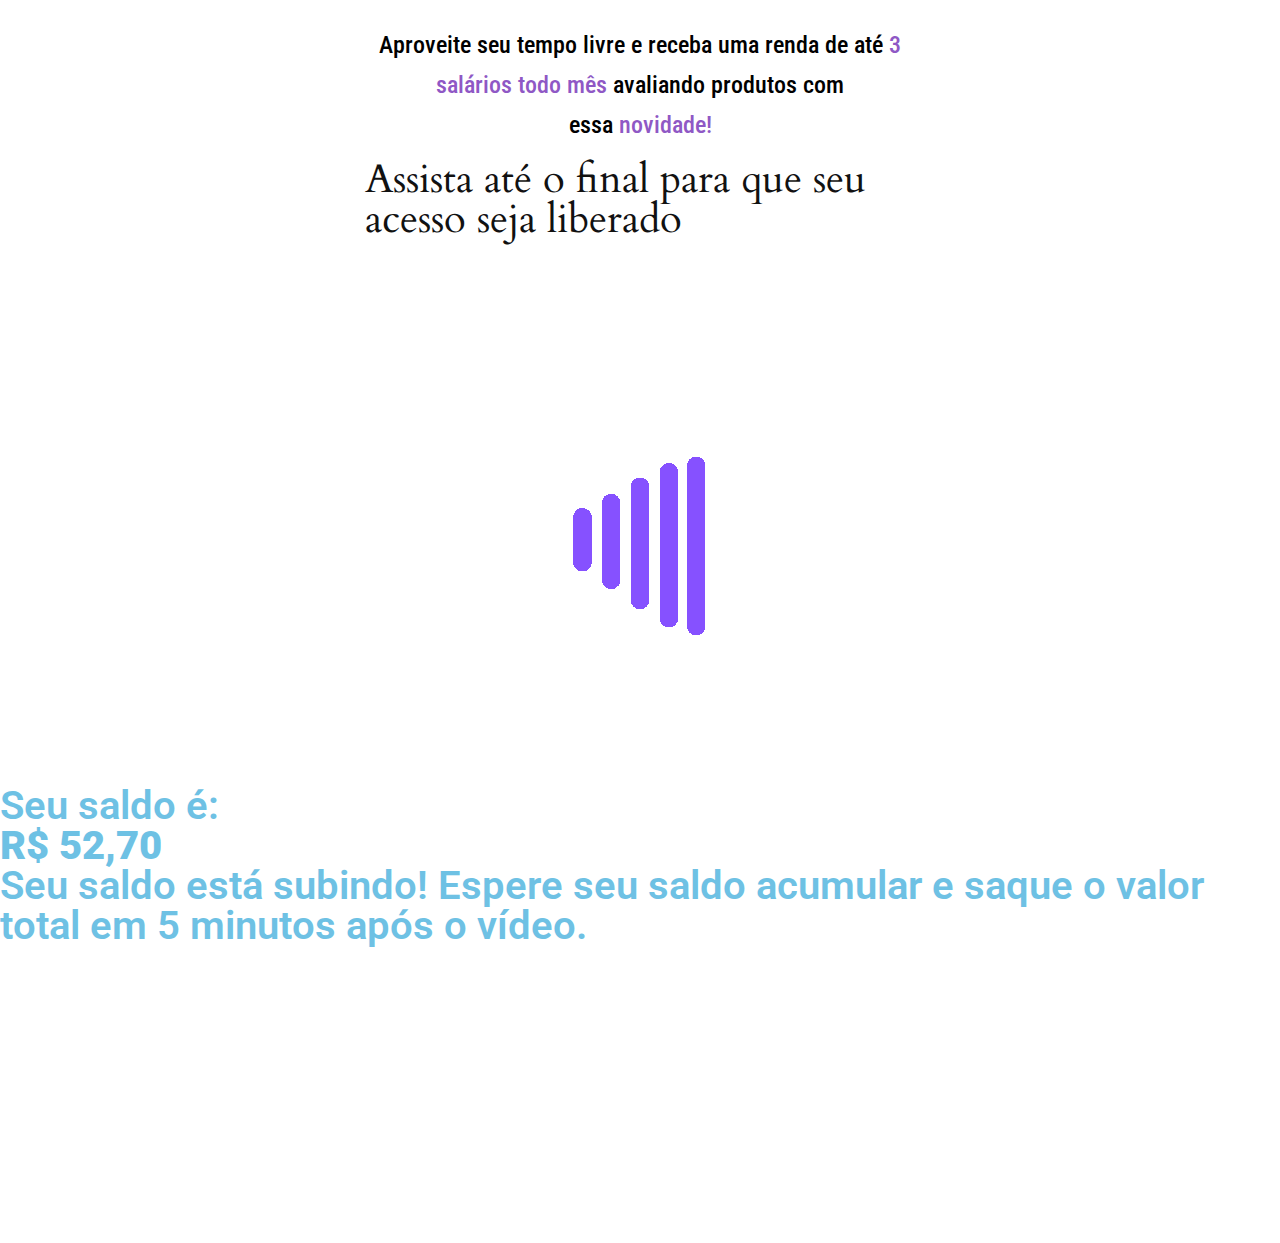
==== commit cb7be0e8: "Update oportunidade.html" ====
--- a/oportunidade.html
+++ b/oportunidade.html
@@ -99,7 +99,7 @@
 			<style>/*! elementor - v3.20.0 - 20-03-2024 */
 .elementor-heading-title{padding:0;margin:0;line-height:1}.elementor-widget-heading .elementor-heading-title[class*=elementor-size-]>a{color:inherit;font-size:inherit;line-height:inherit}.elementor-widget-heading .elementor-heading-title.elementor-size-small{font-size:15px}.elementor-widget-heading .elementor-heading-title.elementor-size-medium{font-size:19px}.elementor-widget-heading .elementor-heading-title.elementor-size-large{font-size:29px}.elementor-widget-heading .elementor-heading-title.elementor-size-xl{font-size:39px}.elementor-widget-heading .elementor-heading-title.elementor-size-xxl{font-size:59px}</style><h2 class="elementor-heading-title elementor-size-default"><span style="color: rgb(0, 0, 0); font-family: &quot;Roboto Condensed&quot;, sans-serif; font-size: 24px; font-weight: 500; text-align: center; white-space-collapse: collapse;">Aproveite seu tempo livre e receba uma renda de até&nbsp;</span><span style="font-family: &quot;Roboto Condensed&quot;, sans-serif; font-size: 24px; font-weight: 500; text-align: center; white-space-collapse: collapse; color: rgb(143, 88, 197);">3 salários todo mês</span><span style="color: rgb(0, 0, 0); font-family: &quot;Roboto Condensed&quot;, sans-serif; font-size: 24px; font-weight: 500; text-align: center; white-space-collapse: collapse;">&nbsp;avaliando produtos com essa&nbsp;</span><span style="font-family: &quot;Roboto Condensed&quot;, sans-serif; font-size: 24px; font-weight: 500; text-align: center; white-space-collapse: collapse; color: rgb(143, 88, 197);">novidade!</span></h2>		</div>
 				</div>
-				<div class="elementor-element elementor-element-4df5773 elementor-widget elementor-widget-heading" data-id="4df5773" data-element_type="widget" data-widget_type="heading.default">
+				
 				<div class="elementor-widget-container">
 			<h2 class="elementor-heading-title elementor-size-default">Assista até o final para que seu acesso seja liberado</h2>		</div>
 				</div>
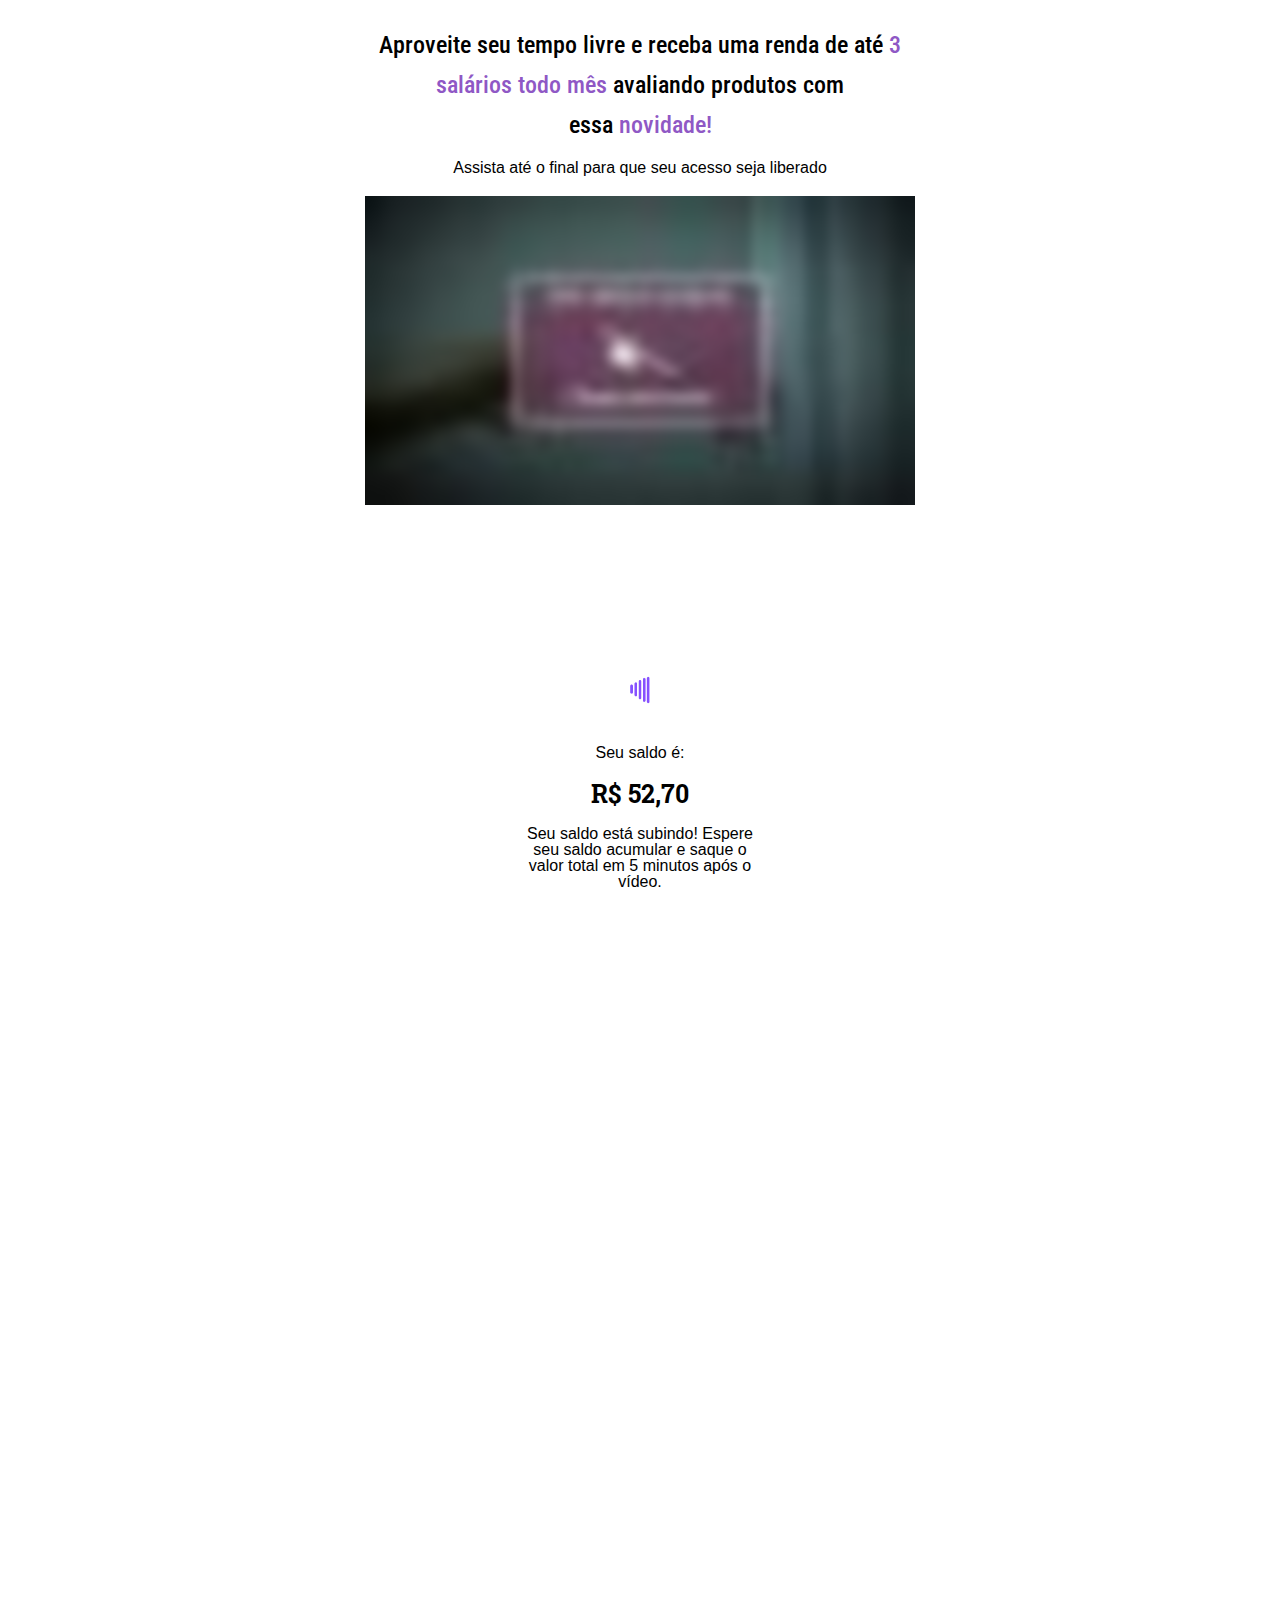
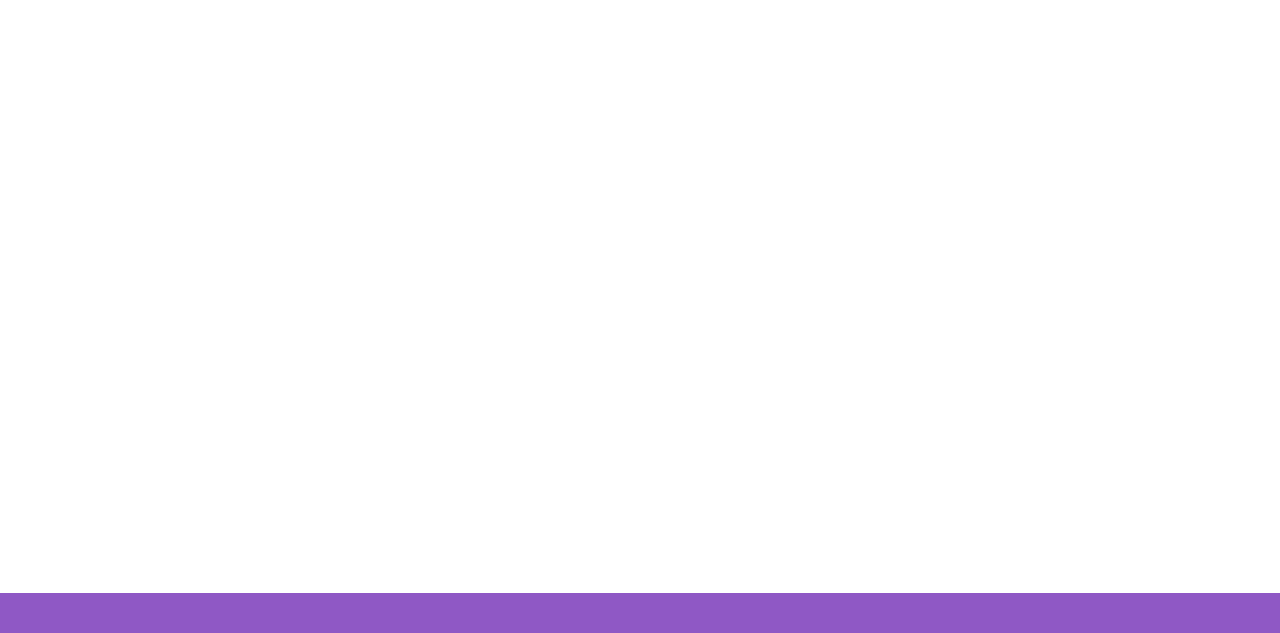
==== commit d55e35ea: "Update oportunidade.html" ====
--- a/oportunidade.html
+++ b/oportunidade.html
@@ -99,7 +99,7 @@
 			<style>/*! elementor - v3.20.0 - 20-03-2024 */
 .elementor-heading-title{padding:0;margin:0;line-height:1}.elementor-widget-heading .elementor-heading-title[class*=elementor-size-]>a{color:inherit;font-size:inherit;line-height:inherit}.elementor-widget-heading .elementor-heading-title.elementor-size-small{font-size:15px}.elementor-widget-heading .elementor-heading-title.elementor-size-medium{font-size:19px}.elementor-widget-heading .elementor-heading-title.elementor-size-large{font-size:29px}.elementor-widget-heading .elementor-heading-title.elementor-size-xl{font-size:39px}.elementor-widget-heading .elementor-heading-title.elementor-size-xxl{font-size:59px}</style><h2 class="elementor-heading-title elementor-size-default"><span style="color: rgb(0, 0, 0); font-family: &quot;Roboto Condensed&quot;, sans-serif; font-size: 24px; font-weight: 500; text-align: center; white-space-collapse: collapse;">Aproveite seu tempo livre e receba uma renda de até&nbsp;</span><span style="font-family: &quot;Roboto Condensed&quot;, sans-serif; font-size: 24px; font-weight: 500; text-align: center; white-space-collapse: collapse; color: rgb(143, 88, 197);">3 salários todo mês</span><span style="color: rgb(0, 0, 0); font-family: &quot;Roboto Condensed&quot;, sans-serif; font-size: 24px; font-weight: 500; text-align: center; white-space-collapse: collapse;">&nbsp;avaliando produtos com essa&nbsp;</span><span style="font-family: &quot;Roboto Condensed&quot;, sans-serif; font-size: 24px; font-weight: 500; text-align: center; white-space-collapse: collapse; color: rgb(143, 88, 197);">novidade!</span></h2>		</div>
 				</div>
-				
+				<div class="elementor-element elementor-element-4df5773 elementor-widget elementor-widget-heading" data-id="4df5773" data-element_type="widget" data-widget_type="heading.default">
 				<div class="elementor-widget-container">
 			<h2 class="elementor-heading-title elementor-size-default">Assista até o final para que seu acesso seja liberado</h2>		</div>
 				</div>
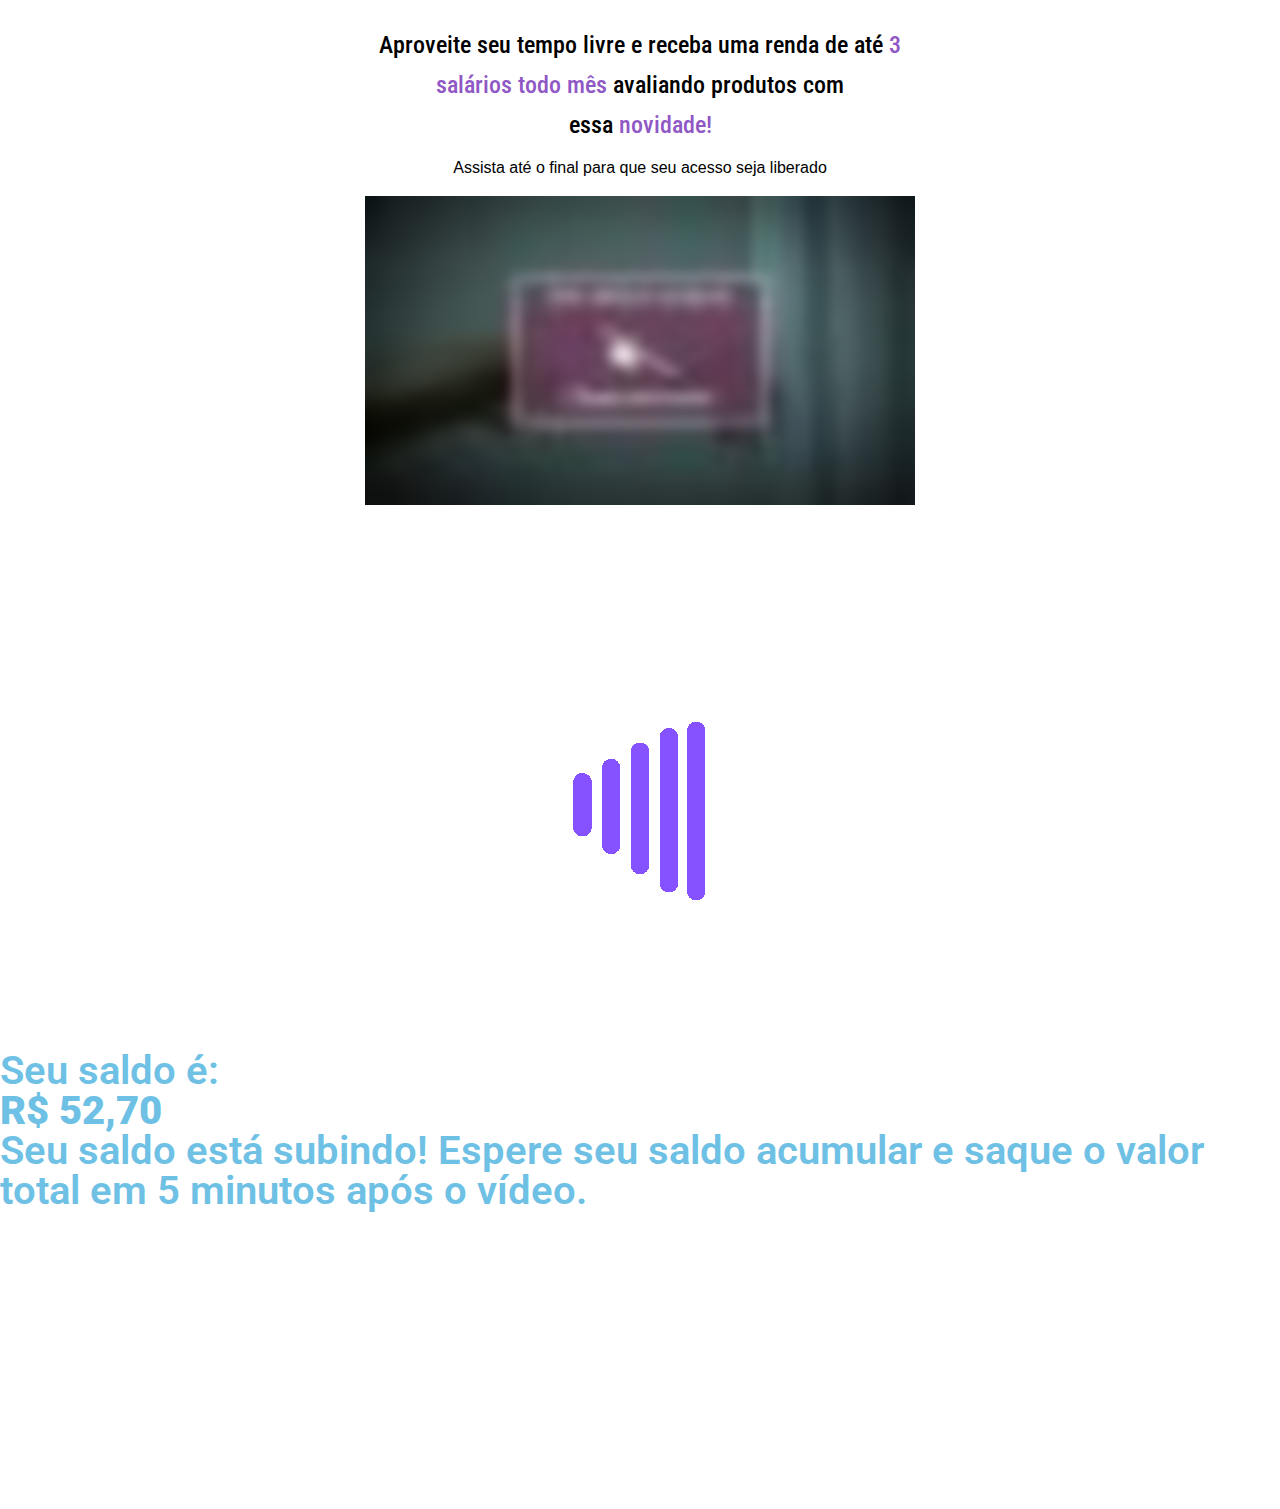
==== commit b4e88645: "Update oportunidade.html" ====
--- a/oportunidade.html
+++ b/oportunidade.html
@@ -104,7 +104,7 @@
 			<h2 class="elementor-heading-title elementor-size-default">Assista até o final para que seu acesso seja liberado</h2>		</div>
 				</div>
 				<div class="elementor-element elementor-element-b1a2324 elementor-widget elementor-widget-html" data-id="b1a2324" data-element_type="widget" data-widget_type="html.default">
-				<div class="elementor-widget-container">
+				
 			<div id="vid_660808ec3aea810007afd34f" style="position:relative;width:100%;padding: 56.25% 0 0;"> <img decoding="async" id="thumb_660808ec3aea810007afd34f" src="images/thumbnail.jpg" style="position:absolute;top:0;left:0;width:100%;height:100%;object-fit:cover;display:block;"> <div id="backdrop_660808ec3aea810007afd34f" style="position:absolute;top:0;width:100%;height:100%;-webkit-backdrop-filter:blur(5px);backdrop-filter:blur(5px);"></div> </div> <script type="text/javascript" id="scr_660808ec3aea810007afd34f"> var s=document.createElement("script"); s.src="https://scripts.converteai.net/e4056e71-b4fc-4c1b-9aab-3f6b29df0ae1/players/660808ec3aea810007afd34f/player.js", s.async=!0,document.head.appendChild(s); </script>		</div>
 				</div>
 				</div>
@@ -535,6 +535,7 @@
 var elementorFrontendConfig = {"environmentMode":{"edit":false,"wpPreview":false,"isScriptDebug":false},"i18n":{"shareOnFacebook":"Compartilhar no Facebook","shareOnTwitter":"Compartilhar no Twitter","pinIt":"Fixar","download":"Baixar","downloadImage":"Baixar imagem","fullscreen":"Tela cheia","zoom":"Zoom","share":"Compartilhar","playVideo":"Reproduzir v\u00eddeo","previous":"Anterior","next":"Pr\u00f3ximo","close":"Fechar","a11yCarouselWrapperAriaLabel":"Carrossel | Rolagem horizontal: Setas para esquerda e direita","a11yCarouselPrevSlideMessage":"Slide anterior","a11yCarouselNextSlideMessage":"Pr\u00f3ximo slide","a11yCarouselFirstSlideMessage":"Este \u00e9 o primeiro slide","a11yCarouselLastSlideMessage":"Este \u00e9 o \u00faltimo slide","a11yCarouselPaginationBulletMessage":"Ir para o slide"},"is_rtl":false,"breakpoints":{"xs":0,"sm":480,"md":768,"lg":1025,"xl":1440,"xxl":1600},"responsive":{"breakpoints":{"mobile":{"label":"Dispositivos m\u00f3veis no modo retrato","value":767,"default_value":767,"direction":"max","is_enabled":true},"mobile_extra":{"label":"Dispositivos m\u00f3veis no modo paisagem","value":880,"default_value":880,"direction":"max","is_enabled":false},"tablet":{"label":"Tablet no modo retrato","value":1024,"default_value":1024,"direction":"max","is_enabled":true},"tablet_extra":{"label":"Tablet no modo paisagem","value":1200,"default_value":1200,"direction":"max","is_enabled":false},"laptop":{"label":"Notebook","value":1366,"default_value":1366,"direction":"max","is_enabled":false},"widescreen":{"label":"Tela ampla (widescreen)","value":2400,"default_value":2400,"direction":"min","is_enabled":false}}},"version":"3.20.2","is_static":false,"experimentalFeatures":{"e_optimized_assets_loading":true,"e_optimized_css_loading":true,"e_font_icon_svg":true,"additional_custom_breakpoints":true,"container":true,"e_swiper_latest":true,"container_grid":true,"block_editor_assets_optimize":true,"ai-layout":true,"landing-pages":true,"e_image_loading_optimization":true},"urls":{"assets":"https:\/\/presentesurpresa.xyz\/wp-content\/plugins\/elementor\/assets\/"},"swiperClass":"swiper","settings":{"page":[],"editorPreferences":[]},"kit":{"active_breakpoints":["viewport_mobile","viewport_tablet"],"global_image_lightbox":"yes","lightbox_enable_counter":"yes","lightbox_enable_fullscreen":"yes","lightbox_enable_zoom":"yes","lightbox_enable_share":"yes","lightbox_title_src":"title","lightbox_description_src":"description"},"post":{"id":294,"title":"A.P%20%E2%80%93%20PV%20%2F%20CHK97%20%E2%80%93%20F.S%20%E2%80%93%20O1","excerpt":"","featuredImage":false}};
 </script>
 <script src="js/frontend.min.js" id="elementor-frontend-js"></script>
+
 	
 
 </body></html>
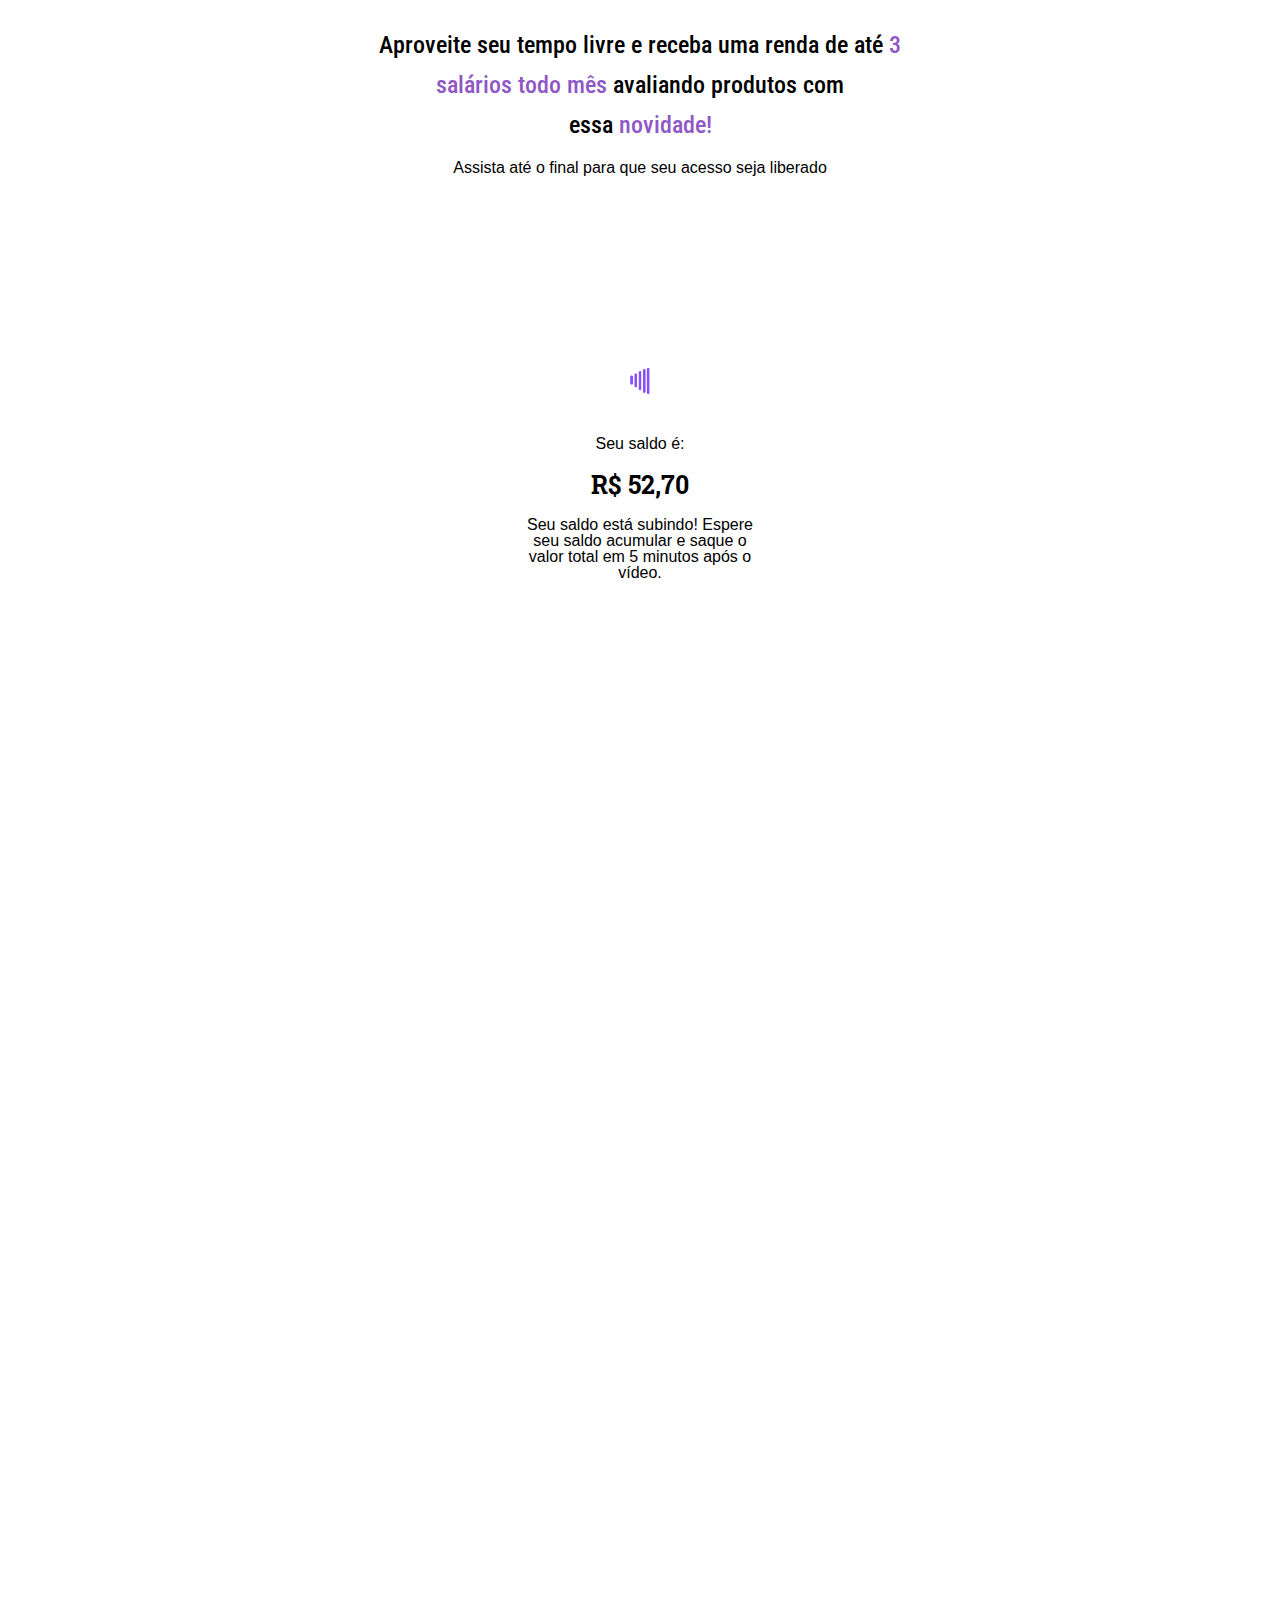
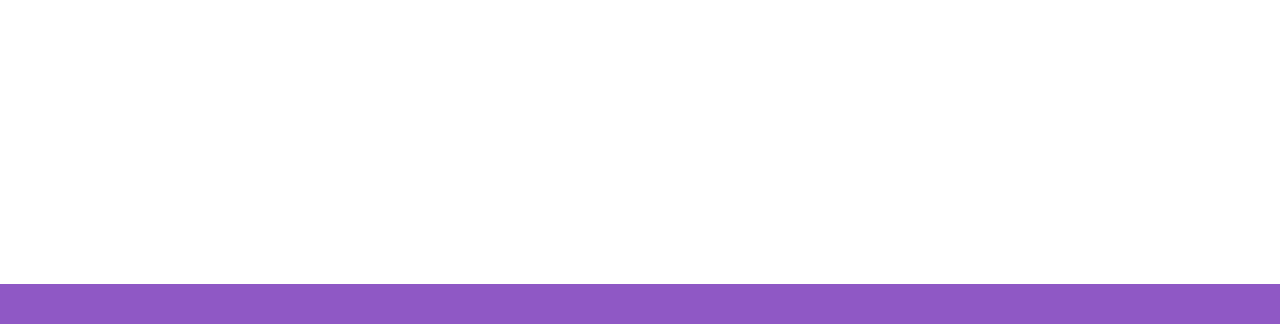
==== commit 60fdc72c: "Update oportunidade.html" ====
--- a/oportunidade.html
+++ b/oportunidade.html
@@ -105,7 +105,7 @@
 				</div>
 				<div class="elementor-element elementor-element-b1a2324 elementor-widget elementor-widget-html" data-id="b1a2324" data-element_type="widget" data-widget_type="html.default">
 				
-			<div id="vid_660808ec3aea810007afd34f" style="position:relative;width:100%;padding: 56.25% 0 0;"> <img decoding="async" id="thumb_660808ec3aea810007afd34f" src="images/thumbnail.jpg" style="position:absolute;top:0;left:0;width:100%;height:100%;object-fit:cover;display:block;"> <div id="backdrop_660808ec3aea810007afd34f" style="position:absolute;top:0;width:100%;height:100%;-webkit-backdrop-filter:blur(5px);backdrop-filter:blur(5px);"></div> </div> <script type="text/javascript" id="scr_660808ec3aea810007afd34f"> var s=document.createElement("script"); s.src="https://scripts.converteai.net/e4056e71-b4fc-4c1b-9aab-3f6b29df0ae1/players/660808ec3aea810007afd34f/player.js", s.async=!0,document.head.appendChild(s); </script>		</div>
+			
 				</div>
 				</div>
 		<div class="elementor-element elementor-element-af33ecb e-con-full e-flex e-con e-child" data-id="af33ecb" data-element_type="container">
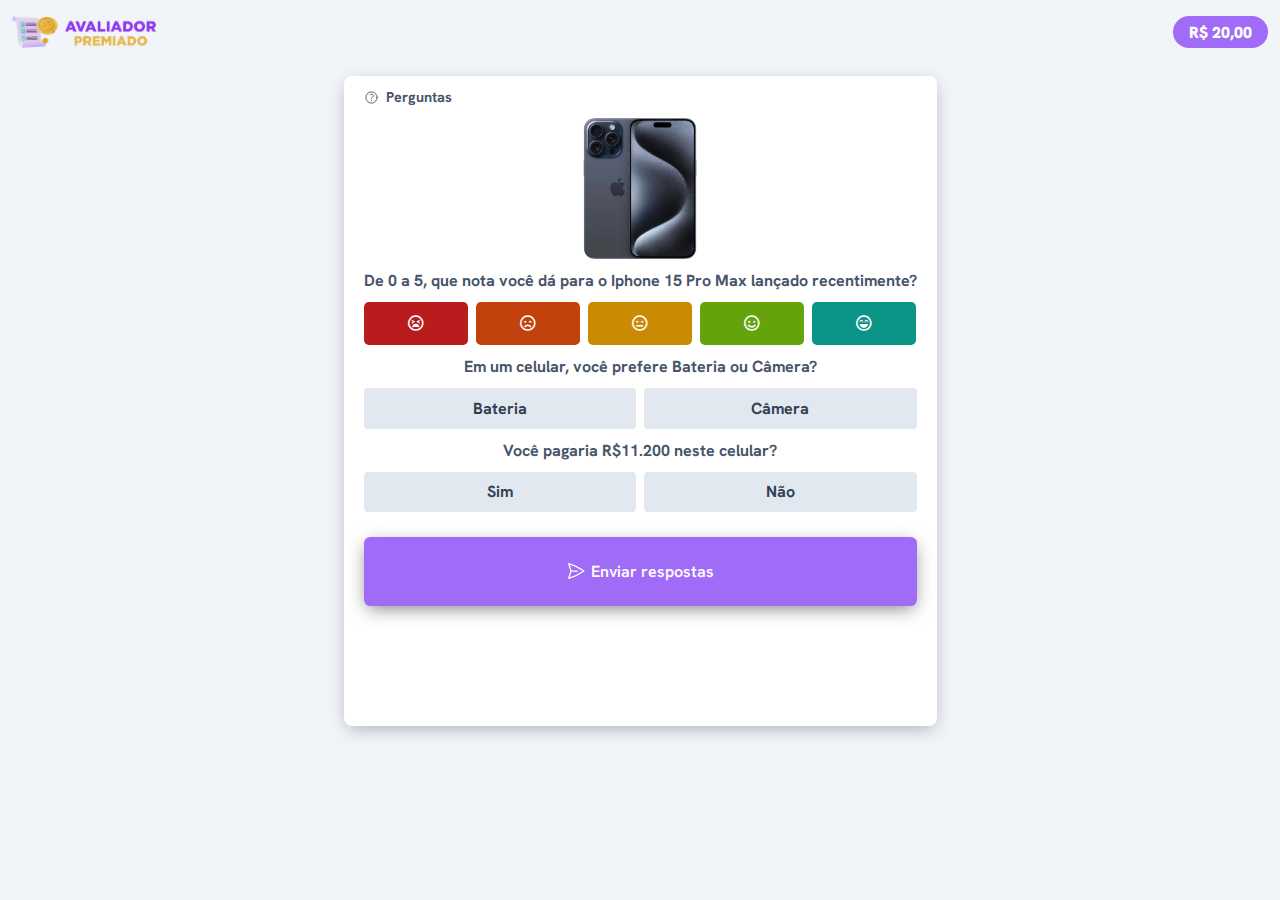
==== commit 47b5d2cd: "Update oportunidade.html" ====
--- a/oportunidade.html
+++ b/oportunidade.html
@@ -1,541 +1,394 @@
-<!DOCTYPE html><html lang="pt-BR"><head>
-	<meta charset="UTF-8">
-			<title>A.P – PV / CHK97 – F.S – O1</title>
-		<meta name="viewport" content="width=device-width, initial-scale=1">
-<meta name="robots" content="max-image-preview:large">
-<title>A.P – PV / CHK97 – F.S – O1</title>
-<link rel="alternate" type="application/rss+xml" title="Feed para F.S - O1 »" href="https://presentesurpresa.xyz/feed/">
-<link rel="alternate" type="application/rss+xml" title="Feed de comentários para F.S - O1 »" href="https://presentesurpresa.xyz/comments/feed/">
-<script>
-window._wpemojiSettings = {"baseUrl":"https:\/\/s.w.org\/images\/core\/emoji\/15.0.3\/72x72\/","ext":".png","svgUrl":"https:\/\/s.w.org\/images\/core\/emoji\/15.0.3\/svg\/","svgExt":".svg","source":{"concatemoji":"https:\/\/presentesurpresa.xyz\/wp-includes\/js\/wp-emoji-release.min.js?ver=6.5"}};
-/*! This file is auto-generated */
-!function(i,n){var o,s,e;function c(e){try{var t={supportTests:e,timestamp:(new Date).valueOf()};sessionStorage.setItem(o,JSON.stringify(t))}catch(e){}}function p(e,t,n){e.clearRect(0,0,e.canvas.width,e.canvas.height),e.fillText(t,0,0);var t=new Uint32Array(e.getImageData(0,0,e.canvas.width,e.canvas.height).data),r=(e.clearRect(0,0,e.canvas.width,e.canvas.height),e.fillText(n,0,0),new Uint32Array(e.getImageData(0,0,e.canvas.width,e.canvas.height).data));return t.every(function(e,t){return e===r[t]})}function u(e,t,n){switch(t){case"flag":return n(e,"\ud83c\udff3\ufe0f\u200d\u26a7\ufe0f","\ud83c\udff3\ufe0f\u200b\u26a7\ufe0f")?!1:!n(e,"\ud83c\uddfa\ud83c\uddf3","\ud83c\uddfa\u200b\ud83c\uddf3")&&!n(e,"\ud83c\udff4\udb40\udc67\udb40\udc62\udb40\udc65\udb40\udc6e\udb40\udc67\udb40\udc7f","\ud83c\udff4\u200b\udb40\udc67\u200b\udb40\udc62\u200b\udb40\udc65\u200b\udb40\udc6e\u200b\udb40\udc67\u200b\udb40\udc7f");case"emoji":return!n(e,"\ud83d\udc26\u200d\u2b1b","\ud83d\udc26\u200b\u2b1b")}return!1}function f(e,t,n){var r="undefined"!=typeof WorkerGlobalScope&&self instanceof WorkerGlobalScope?new OffscreenCanvas(300,150):i.createElement("canvas"),a=r.getContext("2d",{willReadFrequently:!0}),o=(a.textBaseline="top",a.font="600 32px Arial",{});return e.forEach(function(e){o[e]=t(a,e,n)}),o}function t(e){var t=i.createElement("script");t.src=e,t.defer=!0,i.head.appendChild(t)}"undefined"!=typeof Promise&&(o="wpEmojiSettingsSupports",s=["flag","emoji"],n.supports={everything:!0,everythingExceptFlag:!0},e=new Promise(function(e){i.addEventListener("DOMContentLoaded",e,{once:!0})}),new Promise(function(t){var n=function(){try{var e=JSON.parse(sessionStorage.getItem(o));if("object"==typeof e&&"number"==typeof e.timestamp&&(new Date).valueOf()<e.timestamp+604800&&"object"==typeof e.supportTests)return e.supportTests}catch(e){}return null}();if(!n){if("undefined"!=typeof Worker&&"undefined"!=typeof OffscreenCanvas&&"undefined"!=typeof URL&&URL.createObjectURL&&"undefined"!=typeof Blob)try{var e="postMessage("+f.toString()+"("+[JSON.stringify(s),u.toString(),p.toString()].join(",")+"));",r=new Blob([e],{type:"text/javascript"}),a=new Worker(URL.createObjectURL(r),{name:"wpTestEmojiSupports"});return void(a.onmessage=function(e){c(n=e.data),a.terminate(),t(n)})}catch(e){}c(n=f(s,u,p))}t(n)}).then(function(e){for(var t in e)n.supports[t]=e[t],n.supports.everything=n.supports.everything&&n.supports[t],"flag"!==t&&(n.supports.everythingExceptFlag=n.supports.everythingExceptFlag&&n.supports[t]);n.supports.everythingExceptFlag=n.supports.everythingExceptFlag&&!n.supports.flag,n.DOMReady=!1,n.readyCallback=function(){n.DOMReady=!0}}).then(function(){return e}).then(function(){var e;n.supports.everything||(n.readyCallback(),(e=n.source||{}).concatemoji?t(e.concatemoji):e.wpemoji&&e.twemoji&&(t(e.twemoji),t(e.wpemoji)))}))}((window,document),window._wpemojiSettings);
-</script>
-<style id="wp-emoji-styles-inline-css">
-
-	img.wp-smiley, img.emoji {
-		display: inline !important;
-		border: none !important;
-		box-shadow: none !important;
-		height: 1em !important;
-		width: 1em !important;
-		margin: 0 0.07em !important;
-		vertical-align: -0.1em !important;
-		background: none !important;
-		padding: 0 !important;
-	}
+<!DOCTYPE html><html lang="en"><head>
+    <link rel="stylesheet" href="css/all.min.css" crossorigin="anonymous" referrerpolicy="no-referrer">
+
+    <meta charset="UTF-8">
+    <link rel="stylesheet" href="css/styles.css">
+    <meta name="viewport" content="width=device-width, initial-scale=1.0">
+    <title>Avaliador Premiado</title>
+    <style>
+        .opcoes{
+          display: inline-flex;
+          align-items: center;
+        }
+      </style>
+       
+    <style>
+        .modal {
+        display: none;
+        position: fixed;
+        z-index: 1;
+        left: 0;
+        top: 0;
+        width: 100%;
+        height: 100%;
+        overflow: auto;
+        /* background-color: rgba(0, 0, 0, 0.8); */
+      }
+      
+      .modal-content {
+        background-color: #fefefe;
+        margin: 15% auto;
+        padding: 20px;
+        border: 1px solid #888;
+        width: 80%;
+        animation-name: modalopen;
+        animation-duration: 0.5s;
+      }
+      
+      @keyframes modalopen {
+        from {
+          opacity: 0;
+          transform: scale(0.8);
+        }
+        to {
+          opacity: 1;
+          transform: scale(1);
+        }
+      }
+      
+      .close {
+        color: #aaa;
+        float: right;
+        font-size: 28px;
+        font-weight: bold;
+      }
+      
+      .close:hover,
+      .close:focus {
+        color: black;
+        text-decoration: none;
+        cursor: pointer;
+      }
+      .checkmark-container {
+          display: flex;
+          align-items: center;
+          justify-content: center;
+          padding: 1rem;
+          padding-bottom: 0px;
+      }
+      
+      .confetti {
+          position: absolute;
+          animation: grow 1.4s cubic-bezier(0.42, 0, 0.275, 1.155) both alternate-reverse infinite;
+      
+        }
+        .confetti:nth-child(1) {
+          width: 12px;
+          height: 12px;
+          left: 12px;
+          top: 16px;
+        }
+        .confetti:nth-child(2) {
+          width: 18px;
+          height: 18px;
+          left: 168px;
+          top: 84px;
+        }
+        .confetti:nth-child(3) {
+          width: 10px;
+          height: 10px;
+          left: 32px;
+          top: 162px;
+        }
+        .confetti:nth-child(4) {
+          width: 20px;
+          height: 20px;
+          left: 82px;
+          top: -12px;
+        }
+        .confetti:nth-child(5) {
+          width: 14px;
+          height: 14px;
+          left: 125px;
+          top: 162px;
+        }
+        .confetti:nth-child(6) {
+          width: 10px;
+          height: 10px;
+          left: 16px;
+          top: 16px;
+        }
+        .confetti:nth-child(1) {
+          animation-delay: 0.7s;
+        }
+        .confetti:nth-child(2) {
+          animation-delay: 1.4s;
+        }
+        .confetti:nth-child(3) {
+          animation-delay: 2.1s;
+        }
+        .confetti:nth-child(4) {
+          animation-delay: 2.8s;
+        }
+        .confetti:nth-child(5) {
+          animation-delay: 3.5s;
+        }
+        .confetti:nth-child(6) {
+          animation-delay: 4.2s;
+        }
+        
+        .checkmark {
+          position: relative;
+          padding: 30px;
+          /* animation: checkmark 5.6s cubic-bezier(0.42, 0, 0.275, 1.155) both; */
+        }
+        
+        .checkmark__check {
+          position: absolute;
+          top: 50%;
+          left: 50%;
+          z-index: 10;
+          transform: translate3d(-50%, -50%, 0);
+          fill: #fff;
+        }
+        
+        .checkmark__back {
+          animation: rotate 35s linear both infinite;
+        }
+        
+        @keyframes rotate {
+          0% {
+            transform: rotate(0deg);
+          }
+          100% {
+            transform: rotate(360deg);
+          }
+        }
+        @keyframes grow {
+          0%, 100% {
+            transform: scale(0);
+          }
+          50% {
+            transform: scale(1);
+          }
+        }
+        @keyframes checkmark {
+          0%, 100% {
+            opacity: 0;
+            transform: scale(0);
+          }
+          10%, 50%, 90% {
+            opacity: 1;
+            transform: scale(1);
+          }
+        }
+      
+      </style>
+      <!-- Meta Pixel Code -->
+
+  <!-- End Meta Pixel Code -->
+</head>
+<body>
+    
+<nav class="nav">
+<img src="images/logo.png">
+<div class="saldo">
+    <span id="saldo-txt">R$ 20,00</span>
+</div>
+</nav>
+
+<div class="conteudo">
+
+<div class="box" id="marca1">
+
+    <div class="titulo">
+    <svg style="width: 15px" xmlns="http://www.w3.org/2000/svg" fill="none" viewBox="0 0 24 24" stroke-width="1.5" stroke="currentColor" aria-hidden="true" class="w-4 text-slate-600">
+    <path stroke-linecap="round" stroke-linejoin="round" d="M9.879 7.519c1.171-1.025 3.071-1.025 4.242 0 1.172 1.025 1.172 2.687 0 3.712-.203.179-.43.326-.67.442-.745.361-1.45.999-1.45 1.827v.75M21 12a9 9 0 11-18 0 9 9 0 0118 0zm-9 5.25h.008v.008H12v-.008z"></path>
+    </svg>
+    Perguntas
+    </div>
+    
+    
+    <img class="produto" src="images/iphone.png" alt="iphone">
+    
+    <h2>De 0 a 5, que nota você dá para o Iphone 15 Pro Max lançado recentimente?</h2>
+    
+    <div class="notas">
+    <a class="nota nota-1">
+        <i class="far fa-tired"></i>
+    </a>
+    
+    <a class="nota nota-2">
+        <i class="far fa-frown"></i>
+    </a>
+    
+    <a class="nota nota-3">
+        <i class="far fa-meh"></i>
+    </a>
+    
+    <a class="nota nota-4">
+        <i class="far fa-smile"></i>
+    </a>
+    <a class="nota nota-5"><i class="far fa-laugh-beam"></i> </a>
+    </div>
+    
+    <h2>Em um celular, você prefere Bateria ou Câmera?</h2>
+    
+    <div class="sim_nao">
+        <a class="sim_nao sim_nao-A">Bateria</a>
+        <a class="sim_nao sim_nao-B">Câmera</a>
+    </div>
+    
+    <h2>Você pagaria R$11.200 neste celular?</h2>
+    
+    <div class="sim_nao">
+        <a class="sim_nao sim_nao-A">Sim</a>
+        <a class="sim_nao sim_nao-B">Não</a>
+    </div>
+    
+    
+    <button type="button" id="enviar-marca1">
+        <svg xmlns="http://www.w3.org/2000/svg" fill="none" viewBox="0 0 24 24" stroke-width="1.5" stroke="currentColor" aria-hidden="true" style="width: 20px">
+          <path stroke-linecap="round" stroke-linejoin="round" d="M6 12L3.269 3.126A59.768 59.768 0 0121.485 12 59.77 59.77 0 013.27 20.876L5.999 12zm0 0h7.5"></path>
+        </svg>
+    
+        <span> Enviar respostas </span>
+      </button>
+    
+</div>
+    
+    
+    
+<!-- MODAL marca1 -->
+<div id="modal-marca1" class="modal">
+    <div class="modal-content">
+    
+<style>
+
 </style>
-<style id="wp-block-library-inline-css">
-:root{--wp-admin-theme-color:#007cba;--wp-admin-theme-color--rgb:0,124,186;--wp-admin-theme-color-darker-10:#006ba1;--wp-admin-theme-color-darker-10--rgb:0,107,161;--wp-admin-theme-color-darker-20:#005a87;--wp-admin-theme-color-darker-20--rgb:0,90,135;--wp-admin-border-width-focus:2px;--wp-block-synced-color:#7a00df;--wp-block-synced-color--rgb:122,0,223;--wp-bound-block-color:#9747ff}@media (min-resolution:192dpi){:root{--wp-admin-border-width-focus:1.5px}}.wp-element-button{cursor:pointer}:root{--wp--preset--font-size--normal:16px;--wp--preset--font-size--huge:42px}:root .has-very-light-gray-background-color{background-color:#eee}:root .has-very-dark-gray-background-color{background-color:#313131}:root .has-very-light-gray-color{color:#eee}:root .has-very-dark-gray-color{color:#313131}:root .has-vivid-green-cyan-to-vivid-cyan-blue-gradient-background{background:linear-gradient(135deg,#00d084,#0693e3)}:root .has-purple-crush-gradient-background{background:linear-gradient(135deg,#34e2e4,#4721fb 50%,#ab1dfe)}:root .has-hazy-dawn-gradient-background{background:linear-gradient(135deg,#faaca8,#dad0ec)}:root .has-subdued-olive-gradient-background{background:linear-gradient(135deg,#fafae1,#67a671)}:root .has-atomic-cream-gradient-background{background:linear-gradient(135deg,#fdd79a,#004a59)}:root .has-nightshade-gradient-background{background:linear-gradient(135deg,#330968,#31cdcf)}:root .has-midnight-gradient-background{background:linear-gradient(135deg,#020381,#2874fc)}.has-regular-font-size{font-size:1em}.has-larger-font-size{font-size:2.625em}.has-normal-font-size{font-size:var(--wp--preset--font-size--normal)}.has-huge-font-size{font-size:var(--wp--preset--font-size--huge)}.has-text-align-center{text-align:center}.has-text-align-left{text-align:left}.has-text-align-right{text-align:right}#end-resizable-editor-section{display:none}.aligncenter{clear:both}.items-justified-left{justify-content:flex-start}.items-justified-center{justify-content:center}.items-justified-right{justify-content:flex-end}.items-justified-space-between{justify-content:space-between}.screen-reader-text{border:0;clip:rect(1px,1px,1px,1px);-webkit-clip-path:inset(50%);clip-path:inset(50%);height:1px;margin:-1px;overflow:hidden;padding:0;position:absolute;width:1px;word-wrap:normal!important}.screen-reader-text:focus{background-color:#ddd;clip:auto!important;-webkit-clip-path:none;clip-path:none;color:#444;display:block;font-size:1em;height:auto;left:5px;line-height:normal;padding:15px 23px 14px;text-decoration:none;top:5px;width:auto;z-index:100000}html :where(.has-border-color){border-style:solid}html :where([style*=border-top-color]){border-top-style:solid}html :where([style*=border-right-color]){border-right-style:solid}html :where([style*=border-bottom-color]){border-bottom-style:solid}html :where([style*=border-left-color]){border-left-style:solid}html :where([style*=border-width]){border-style:solid}html :where([style*=border-top-width]){border-top-style:solid}html :where([style*=border-right-width]){border-right-style:solid}html :where([style*=border-bottom-width]){border-bottom-style:solid}html :where([style*=border-left-width]){border-left-style:solid}html :where(img[class*=wp-image-]){height:auto;max-width:100%}:where(figure){margin:0 0 1em}html :where(.is-position-sticky){--wp-admin--admin-bar--position-offset:var(--wp-admin--admin-bar--height,0px)}@media screen and (max-width:600px){html :where(.is-position-sticky){--wp-admin--admin-bar--position-offset:0px}}
-</style>
-<style id="global-styles-inline-css">
-body{--wp--preset--color--black: #000000;--wp--preset--color--cyan-bluish-gray: #abb8c3;--wp--preset--color--white: #ffffff;--wp--preset--color--pale-pink: #f78da7;--wp--preset--color--vivid-red: #cf2e2e;--wp--preset--color--luminous-vivid-orange: #ff6900;--wp--preset--color--luminous-vivid-amber: #fcb900;--wp--preset--color--light-green-cyan: #7bdcb5;--wp--preset--color--vivid-green-cyan: #00d084;--wp--preset--color--pale-cyan-blue: #8ed1fc;--wp--preset--color--vivid-cyan-blue: #0693e3;--wp--preset--color--vivid-purple: #9b51e0;--wp--preset--color--base: #f9f9f9;--wp--preset--color--base-2: #ffffff;--wp--preset--color--contrast: #111111;--wp--preset--color--contrast-2: #636363;--wp--preset--color--contrast-3: #A4A4A4;--wp--preset--color--accent: #cfcabe;--wp--preset--color--accent-2: #c2a990;--wp--preset--color--accent-3: #d8613c;--wp--preset--color--accent-4: #b1c5a4;--wp--preset--color--accent-5: #b5bdbc;--wp--preset--gradient--vivid-cyan-blue-to-vivid-purple: linear-gradient(135deg,rgba(6,147,227,1) 0%,rgb(155,81,224) 100%);--wp--preset--gradient--light-green-cyan-to-vivid-green-cyan: linear-gradient(135deg,rgb(122,220,180) 0%,rgb(0,208,130) 100%);--wp--preset--gradient--luminous-vivid-amber-to-luminous-vivid-orange: linear-gradient(135deg,rgba(252,185,0,1) 0%,rgba(255,105,0,1) 100%);--wp--preset--gradient--luminous-vivid-orange-to-vivid-red: linear-gradient(135deg,rgba(255,105,0,1) 0%,rgb(207,46,46) 100%);--wp--preset--gradient--very-light-gray-to-cyan-bluish-gray: linear-gradient(135deg,rgb(238,238,238) 0%,rgb(169,184,195) 100%);--wp--preset--gradient--cool-to-warm-spectrum: linear-gradient(135deg,rgb(74,234,220) 0%,rgb(151,120,209) 20%,rgb(207,42,186) 40%,rgb(238,44,130) 60%,rgb(251,105,98) 80%,rgb(254,248,76) 100%);--wp--preset--gradient--blush-light-purple: linear-gradient(135deg,rgb(255,206,236) 0%,rgb(152,150,240) 100%);--wp--preset--gradient--blush-bordeaux: linear-gradient(135deg,rgb(254,205,165) 0%,rgb(254,45,45) 50%,rgb(107,0,62) 100%);--wp--preset--gradient--luminous-dusk: linear-gradient(135deg,rgb(255,203,112) 0%,rgb(199,81,192) 50%,rgb(65,88,208) 100%);--wp--preset--gradient--pale-ocean: linear-gradient(135deg,rgb(255,245,203) 0%,rgb(182,227,212) 50%,rgb(51,167,181) 100%);--wp--preset--gradient--electric-grass: linear-gradient(135deg,rgb(202,248,128) 0%,rgb(113,206,126) 100%);--wp--preset--gradient--midnight: linear-gradient(135deg,rgb(2,3,129) 0%,rgb(40,116,252) 100%);--wp--preset--gradient--gradient-1: linear-gradient(to bottom, #cfcabe 0%, #F9F9F9 100%);--wp--preset--gradient--gradient-2: linear-gradient(to bottom, #C2A990 0%, #F9F9F9 100%);--wp--preset--gradient--gradient-3: linear-gradient(to bottom, #D8613C 0%, #F9F9F9 100%);--wp--preset--gradient--gradient-4: linear-gradient(to bottom, #B1C5A4 0%, #F9F9F9 100%);--wp--preset--gradient--gradient-5: linear-gradient(to bottom, #B5BDBC 0%, #F9F9F9 100%);--wp--preset--gradient--gradient-6: linear-gradient(to bottom, #A4A4A4 0%, #F9F9F9 100%);--wp--preset--gradient--gradient-7: linear-gradient(to bottom, #cfcabe 50%, #F9F9F9 50%);--wp--preset--gradient--gradient-8: linear-gradient(to bottom, #C2A990 50%, #F9F9F9 50%);--wp--preset--gradient--gradient-9: linear-gradient(to bottom, #D8613C 50%, #F9F9F9 50%);--wp--preset--gradient--gradient-10: linear-gradient(to bottom, #B1C5A4 50%, #F9F9F9 50%);--wp--preset--gradient--gradient-11: linear-gradient(to bottom, #B5BDBC 50%, #F9F9F9 50%);--wp--preset--gradient--gradient-12: linear-gradient(to bottom, #A4A4A4 50%, #F9F9F9 50%);--wp--preset--font-size--small: 0.9rem;--wp--preset--font-size--medium: 1.05rem;--wp--preset--font-size--large: clamp(1.39rem, 1.39rem + ((1vw - 0.2rem) * 0.767), 1.85rem);--wp--preset--font-size--x-large: clamp(1.85rem, 1.85rem + ((1vw - 0.2rem) * 1.083), 2.5rem);--wp--preset--font-size--xx-large: clamp(2.5rem, 2.5rem + ((1vw - 0.2rem) * 1.283), 3.27rem);--wp--preset--font-family--body: "Inter", sans-serif;--wp--preset--font-family--heading: Cardo;--wp--preset--font-family--system-sans-serif: -apple-system, BlinkMacSystemFont, avenir next, avenir, segoe ui, helvetica neue, helvetica, Cantarell, Ubuntu, roboto, noto, arial, sans-serif;--wp--preset--font-family--system-serif: Iowan Old Style, Apple Garamond, Baskerville, Times New Roman, Droid Serif, Times, Source Serif Pro, serif, Apple Color Emoji, Segoe UI Emoji, Segoe UI Symbol;--wp--preset--spacing--10: 1rem;--wp--preset--spacing--20: min(1.5rem, 2vw);--wp--preset--spacing--30: min(2.5rem, 3vw);--wp--preset--spacing--40: min(4rem, 5vw);--wp--preset--spacing--50: min(6.5rem, 8vw);--wp--preset--spacing--60: min(10.5rem, 13vw);--wp--preset--shadow--natural: 6px 6px 9px rgba(0, 0, 0, 0.2);--wp--preset--shadow--deep: 12px 12px 50px rgba(0, 0, 0, 0.4);--wp--preset--shadow--sharp: 6px 6px 0px rgba(0, 0, 0, 0.2);--wp--preset--shadow--outlined: 6px 6px 0px -3px rgba(255, 255, 255, 1), 6px 6px rgba(0, 0, 0, 1);--wp--preset--shadow--crisp: 6px 6px 0px rgba(0, 0, 0, 1);}body { margin: 0;--wp--style--global--content-size: 620px;--wp--style--global--wide-size: 1280px; }.wp-site-blocks { padding-top: var(--wp--style--root--padding-top); padding-bottom: var(--wp--style--root--padding-bottom); }.has-global-padding { padding-right: var(--wp--style--root--padding-right); padding-left: var(--wp--style--root--padding-left); }.has-global-padding :where(.has-global-padding:not(.wp-block-block)) { padding-right: 0; padding-left: 0; }.has-global-padding > .alignfull { margin-right: calc(var(--wp--style--root--padding-right) * -1); margin-left: calc(var(--wp--style--root--padding-left) * -1); }.has-global-padding :where(.has-global-padding:not(.wp-block-block)) > .alignfull { margin-right: 0; margin-left: 0; }.has-global-padding > .alignfull:where(:not(.has-global-padding):not(.is-layout-flex):not(.is-layout-grid)) > :where([class*="wp-block-"]:not(.alignfull):not([class*="__"]),p,h1,h2,h3,h4,h5,h6,ul,ol) { padding-right: var(--wp--style--root--padding-right); padding-left: var(--wp--style--root--padding-left); }.has-global-padding :where(.has-global-padding) > .alignfull:where(:not(.has-global-padding)) > :where([class*="wp-block-"]:not(.alignfull):not([class*="__"]),p,h1,h2,h3,h4,h5,h6,ul,ol) { padding-right: 0; padding-left: 0; }.wp-site-blocks > .alignleft { float: left; margin-right: 2em; }.wp-site-blocks > .alignright { float: right; margin-left: 2em; }.wp-site-blocks > .aligncenter { justify-content: center; margin-left: auto; margin-right: auto; }:where(.wp-site-blocks) > * { margin-block-start: 1.2rem; margin-block-end: 0; }:where(.wp-site-blocks) > :first-child:first-child { margin-block-start: 0; }:where(.wp-site-blocks) > :last-child:last-child { margin-block-end: 0; }body { --wp--style--block-gap: 1.2rem; }:where(body .is-layout-flow)  > :first-child:first-child{margin-block-start: 0;}:where(body .is-layout-flow)  > :last-child:last-child{margin-block-end: 0;}:where(body .is-layout-flow)  > *{margin-block-start: 1.2rem;margin-block-end: 0;}:where(body .is-layout-constrained)  > :first-child:first-child{margin-block-start: 0;}:where(body .is-layout-constrained)  > :last-child:last-child{margin-block-end: 0;}:where(body .is-layout-constrained)  > *{margin-block-start: 1.2rem;margin-block-end: 0;}:where(body .is-layout-flex) {gap: 1.2rem;}:where(body .is-layout-grid) {gap: 1.2rem;}body .is-layout-flow > .alignleft{float: left;margin-inline-start: 0;margin-inline-end: 2em;}body .is-layout-flow > .alignright{float: right;margin-inline-start: 2em;margin-inline-end: 0;}body .is-layout-flow > .aligncenter{margin-left: auto !important;margin-right: auto !important;}body .is-layout-constrained > .alignleft{float: left;margin-inline-start: 0;margin-inline-end: 2em;}body .is-layout-constrained > .alignright{float: right;margin-inline-start: 2em;margin-inline-end: 0;}body .is-layout-constrained > .aligncenter{margin-left: auto !important;margin-right: auto !important;}body .is-layout-constrained > :where(:not(.alignleft):not(.alignright):not(.alignfull)){max-width: var(--wp--style--global--content-size);margin-left: auto !important;margin-right: auto !important;}body .is-layout-constrained > .alignwide{max-width: var(--wp--style--global--wide-size);}body .is-layout-flex{display: flex;}body .is-layout-flex{flex-wrap: wrap;align-items: center;}body .is-layout-flex > *{margin: 0;}body .is-layout-grid{display: grid;}body .is-layout-grid > *{margin: 0;}body{background-color: var(--wp--preset--color--base);color: var(--wp--preset--color--contrast);font-family: var(--wp--preset--font-family--body);font-size: var(--wp--preset--font-size--medium);font-style: normal;font-weight: 400;line-height: 1.55;--wp--style--root--padding-top: 0px;--wp--style--root--padding-right: var(--wp--preset--spacing--50);--wp--style--root--padding-bottom: 0px;--wp--style--root--padding-left: var(--wp--preset--spacing--50);}a:where(:not(.wp-element-button)){color: var(--wp--preset--color--contrast);text-decoration: underline;}a:where(:not(.wp-element-button)):hover{text-decoration: none;}h1, h2, h3, h4, h5, h6{color: var(--wp--preset--color--contrast);font-family: var(--wp--preset--font-family--heading);font-weight: 400;line-height: 1.2;}h1{font-size: var(--wp--preset--font-size--xx-large);line-height: 1.15;}h2{font-size: var(--wp--preset--font-size--x-large);}h3{font-size: var(--wp--preset--font-size--large);}h4{font-size: clamp(1.1rem, 1.1rem + ((1vw - 0.2rem) * 0.767), 1.5rem);}h5{font-size: var(--wp--preset--font-size--medium);}h6{font-size: var(--wp--preset--font-size--small);}.wp-element-button, .wp-block-button__link{background-color: var(--wp--preset--color--contrast);border-radius: .33rem;border-color: var(--wp--preset--color--contrast);border-width: 0;color: var(--wp--preset--color--base);font-family: inherit;font-size: var(--wp--preset--font-size--small);font-style: normal;font-weight: 500;line-height: inherit;padding-top: 0.6rem;padding-right: 1rem;padding-bottom: 0.6rem;padding-left: 1rem;text-decoration: none;}.wp-element-button:hover, .wp-block-button__link:hover{background-color: var(--wp--preset--color--contrast-2);border-color: var(--wp--preset--color--contrast-2);color: var(--wp--preset--color--base);}.wp-element-button:focus, .wp-block-button__link:focus{background-color: var(--wp--preset--color--contrast-2);border-color: var(--wp--preset--color--contrast-2);color: var(--wp--preset--color--base);outline-color: var(--wp--preset--color--contrast);outline-offset: 2px;outline-style: dotted;outline-width: 1px;}.wp-element-button:active, .wp-block-button__link:active{background-color: var(--wp--preset--color--contrast);color: var(--wp--preset--color--base);}.wp-element-caption, .wp-block-audio figcaption, .wp-block-embed figcaption, .wp-block-gallery figcaption, .wp-block-image figcaption, .wp-block-table figcaption, .wp-block-video figcaption{color: var(--wp--preset--color--contrast-2);font-family: var(--wp--preset--font-family--body);font-size: 0.8rem;}.has-black-color{color: var(--wp--preset--color--black) !important;}.has-cyan-bluish-gray-color{color: var(--wp--preset--color--cyan-bluish-gray) !important;}.has-white-color{color: var(--wp--preset--color--white) !important;}.has-pale-pink-color{color: var(--wp--preset--color--pale-pink) !important;}.has-vivid-red-color{color: var(--wp--preset--color--vivid-red) !important;}.has-luminous-vivid-orange-color{color: var(--wp--preset--color--luminous-vivid-orange) !important;}.has-luminous-vivid-amber-color{color: var(--wp--preset--color--luminous-vivid-amber) !important;}.has-light-green-cyan-color{color: var(--wp--preset--color--light-green-cyan) !important;}.has-vivid-green-cyan-color{color: var(--wp--preset--color--vivid-green-cyan) !important;}.has-pale-cyan-blue-color{color: var(--wp--preset--color--pale-cyan-blue) !important;}.has-vivid-cyan-blue-color{color: var(--wp--preset--color--vivid-cyan-blue) !important;}.has-vivid-purple-color{color: var(--wp--preset--color--vivid-purple) !important;}.has-base-color{color: var(--wp--preset--color--base) !important;}.has-base-2-color{color: var(--wp--preset--color--base-2) !important;}.has-contrast-color{color: var(--wp--preset--color--contrast) !important;}.has-contrast-2-color{color: var(--wp--preset--color--contrast-2) !important;}.has-contrast-3-color{color: var(--wp--preset--color--contrast-3) !important;}.has-accent-color{color: var(--wp--preset--color--accent) !important;}.has-accent-2-color{color: var(--wp--preset--color--accent-2) !important;}.has-accent-3-color{color: var(--wp--preset--color--accent-3) !important;}.has-accent-4-color{color: var(--wp--preset--color--accent-4) !important;}.has-accent-5-color{color: var(--wp--preset--color--accent-5) !important;}.has-black-background-color{background-color: var(--wp--preset--color--black) !important;}.has-cyan-bluish-gray-background-color{background-color: var(--wp--preset--color--cyan-bluish-gray) !important;}.has-white-background-color{background-color: var(--wp--preset--color--white) !important;}.has-pale-pink-background-color{background-color: var(--wp--preset--color--pale-pink) !important;}.has-vivid-red-background-color{background-color: var(--wp--preset--color--vivid-red) !important;}.has-luminous-vivid-orange-background-color{background-color: var(--wp--preset--color--luminous-vivid-orange) !important;}.has-luminous-vivid-amber-background-color{background-color: var(--wp--preset--color--luminous-vivid-amber) !important;}.has-light-green-cyan-background-color{background-color: var(--wp--preset--color--light-green-cyan) !important;}.has-vivid-green-cyan-background-color{background-color: var(--wp--preset--color--vivid-green-cyan) !important;}.has-pale-cyan-blue-background-color{background-color: var(--wp--preset--color--pale-cyan-blue) !important;}.has-vivid-cyan-blue-background-color{background-color: var(--wp--preset--color--vivid-cyan-blue) !important;}.has-vivid-purple-background-color{background-color: var(--wp--preset--color--vivid-purple) !important;}.has-base-background-color{background-color: var(--wp--preset--color--base) !important;}.has-base-2-background-color{background-color: var(--wp--preset--color--base-2) !important;}.has-contrast-background-color{background-color: var(--wp--preset--color--contrast) !important;}.has-contrast-2-background-color{background-color: var(--wp--preset--color--contrast-2) !important;}.has-contrast-3-background-color{background-color: var(--wp--preset--color--contrast-3) !important;}.has-accent-background-color{background-color: var(--wp--preset--color--accent) !important;}.has-accent-2-background-color{background-color: var(--wp--preset--color--accent-2) !important;}.has-accent-3-background-color{background-color: var(--wp--preset--color--accent-3) !important;}.has-accent-4-background-color{background-color: var(--wp--preset--color--accent-4) !important;}.has-accent-5-background-color{background-color: var(--wp--preset--color--accent-5) !important;}.has-black-border-color{border-color: var(--wp--preset--color--black) !important;}.has-cyan-bluish-gray-border-color{border-color: var(--wp--preset--color--cyan-bluish-gray) !important;}.has-white-border-color{border-color: var(--wp--preset--color--white) !important;}.has-pale-pink-border-color{border-color: var(--wp--preset--color--pale-pink) !important;}.has-vivid-red-border-color{border-color: var(--wp--preset--color--vivid-red) !important;}.has-luminous-vivid-orange-border-color{border-color: var(--wp--preset--color--luminous-vivid-orange) !important;}.has-luminous-vivid-amber-border-color{border-color: var(--wp--preset--color--luminous-vivid-amber) !important;}.has-light-green-cyan-border-color{border-color: var(--wp--preset--color--light-green-cyan) !important;}.has-vivid-green-cyan-border-color{border-color: var(--wp--preset--color--vivid-green-cyan) !important;}.has-pale-cyan-blue-border-color{border-color: var(--wp--preset--color--pale-cyan-blue) !important;}.has-vivid-cyan-blue-border-color{border-color: var(--wp--preset--color--vivid-cyan-blue) !important;}.has-vivid-purple-border-color{border-color: var(--wp--preset--color--vivid-purple) !important;}.has-base-border-color{border-color: var(--wp--preset--color--base) !important;}.has-base-2-border-color{border-color: var(--wp--preset--color--base-2) !important;}.has-contrast-border-color{border-color: var(--wp--preset--color--contrast) !important;}.has-contrast-2-border-color{border-color: var(--wp--preset--color--contrast-2) !important;}.has-contrast-3-border-color{border-color: var(--wp--preset--color--contrast-3) !important;}.has-accent-border-color{border-color: var(--wp--preset--color--accent) !important;}.has-accent-2-border-color{border-color: var(--wp--preset--color--accent-2) !important;}.has-accent-3-border-color{border-color: var(--wp--preset--color--accent-3) !important;}.has-accent-4-border-color{border-color: var(--wp--preset--color--accent-4) !important;}.has-accent-5-border-color{border-color: var(--wp--preset--color--accent-5) !important;}.has-vivid-cyan-blue-to-vivid-purple-gradient-background{background: var(--wp--preset--gradient--vivid-cyan-blue-to-vivid-purple) !important;}.has-light-green-cyan-to-vivid-green-cyan-gradient-background{background: var(--wp--preset--gradient--light-green-cyan-to-vivid-green-cyan) !important;}.has-luminous-vivid-amber-to-luminous-vivid-orange-gradient-background{background: var(--wp--preset--gradient--luminous-vivid-amber-to-luminous-vivid-orange) !important;}.has-luminous-vivid-orange-to-vivid-red-gradient-background{background: var(--wp--preset--gradient--luminous-vivid-orange-to-vivid-red) !important;}.has-very-light-gray-to-cyan-bluish-gray-gradient-background{background: var(--wp--preset--gradient--very-light-gray-to-cyan-bluish-gray) !important;}.has-cool-to-warm-spectrum-gradient-background{background: var(--wp--preset--gradient--cool-to-warm-spectrum) !important;}.has-blush-light-purple-gradient-background{background: var(--wp--preset--gradient--blush-light-purple) !important;}.has-blush-bordeaux-gradient-background{background: var(--wp--preset--gradient--blush-bordeaux) !important;}.has-luminous-dusk-gradient-background{background: var(--wp--preset--gradient--luminous-dusk) !important;}.has-pale-ocean-gradient-background{background: var(--wp--preset--gradient--pale-ocean) !important;}.has-electric-grass-gradient-background{background: var(--wp--preset--gradient--electric-grass) !important;}.has-midnight-gradient-background{background: var(--wp--preset--gradient--midnight) !important;}.has-gradient-1-gradient-background{background: var(--wp--preset--gradient--gradient-1) !important;}.has-gradient-2-gradient-background{background: var(--wp--preset--gradient--gradient-2) !important;}.has-gradient-3-gradient-background{background: var(--wp--preset--gradient--gradient-3) !important;}.has-gradient-4-gradient-background{background: var(--wp--preset--gradient--gradient-4) !important;}.has-gradient-5-gradient-background{background: var(--wp--preset--gradient--gradient-5) !important;}.has-gradient-6-gradient-background{background: var(--wp--preset--gradient--gradient-6) !important;}.has-gradient-7-gradient-background{background: var(--wp--preset--gradient--gradient-7) !important;}.has-gradient-8-gradient-background{background: var(--wp--preset--gradient--gradient-8) !important;}.has-gradient-9-gradient-background{background: var(--wp--preset--gradient--gradient-9) !important;}.has-gradient-10-gradient-background{background: var(--wp--preset--gradient--gradient-10) !important;}.has-gradient-11-gradient-background{background: var(--wp--preset--gradient--gradient-11) !important;}.has-gradient-12-gradient-background{background: var(--wp--preset--gradient--gradient-12) !important;}.has-small-font-size{font-size: var(--wp--preset--font-size--small) !important;}.has-medium-font-size{font-size: var(--wp--preset--font-size--medium) !important;}.has-large-font-size{font-size: var(--wp--preset--font-size--large) !important;}.has-x-large-font-size{font-size: var(--wp--preset--font-size--x-large) !important;}.has-xx-large-font-size{font-size: var(--wp--preset--font-size--xx-large) !important;}.has-body-font-family{font-family: var(--wp--preset--font-family--body) !important;}.has-heading-font-family{font-family: var(--wp--preset--font-family--heading) !important;}.has-system-sans-serif-font-family{font-family: var(--wp--preset--font-family--system-sans-serif) !important;}.has-system-serif-font-family{font-family: var(--wp--preset--font-family--system-serif) !important;}
-.wp-block-calendar.wp-block-calendar table:where(:not(.has-text-color)) th{background-color:var(--wp--preset--color--contrast-2);color:var(--wp--preset--color--base);border-color:var(--wp--preset--color--contrast-2)}.wp-block-calendar table:where(:not(.has-text-color)) td{border-color:var(--wp--preset--color--contrast-2)}.wp-block-categories{}.wp-block-categories{list-style-type:none;}.wp-block-categories li{margin-bottom: 0.5rem;}.wp-block-post-comments-form{}.wp-block-post-comments-form textarea, .wp-block-post-comments-form input{border-radius:.33rem}.wp-block-loginout{}.wp-block-loginout input{border-radius:.33rem;padding:calc(0.667em + 2px);border:1px solid #949494;}.wp-block-post-terms{}.wp-block-post-terms .wp-block-post-terms__prefix{color: var(--wp--preset--color--contrast-2);}.wp-block-query-title{}.wp-block-query-title span{font-style: italic;}.wp-block-quote{}.wp-block-quote :where(p){margin-block-start:0;margin-block-end:calc(var(--wp--preset--spacing--10) + 0.5rem);}.wp-block-quote :where(:last-child){margin-block-end:0;}.wp-block-quote.has-text-align-right.is-style-plain, .rtl .is-style-plain.wp-block-quote:not(.has-text-align-center):not(.has-text-align-left){border-width: 0 2px 0 0;padding-left:calc(var(--wp--preset--spacing--20) + 0.5rem);padding-right:calc(var(--wp--preset--spacing--20) + 0.5rem);}.wp-block-quote.has-text-align-left.is-style-plain, body:not(.rtl) .is-style-plain.wp-block-quote:not(.has-text-align-center):not(.has-text-align-right){border-width: 0 0 0 2px;padding-left:calc(var(--wp--preset--spacing--20) + 0.5rem);padding-right:calc(var(--wp--preset--spacing--20) + 0.5rem)}.wp-block-search{}.wp-block-search .wp-block-search__input{border-radius:.33rem}.wp-block-separator{}.wp-block-separator:not(.is-style-wide):not(.is-style-dots):not(.alignwide):not(.alignfull){width: var(--wp--preset--spacing--60)}
-</style>
-<style id="wp-block-template-skip-link-inline-css">
-
-		.skip-link.screen-reader-text {
-			border: 0;
-			clip: rect(1px,1px,1px,1px);
-			clip-path: inset(50%);
-			height: 1px;
-			margin: -1px;
-			overflow: hidden;
-			padding: 0;
-			position: absolute !important;
-			width: 1px;
-			word-wrap: normal !important;
-		}
-
-		.skip-link.screen-reader-text:focus {
-			background-color: #eee;
-			clip: auto !important;
-			clip-path: none;
-			color: #444;
-			display: block;
-			font-size: 1em;
-			height: auto;
-			left: 5px;
-			line-height: normal;
-			padding: 15px 23px 14px;
-			text-decoration: none;
-			top: 5px;
-			width: auto;
-			z-index: 100000;
-		}
-</style>
-<link rel="stylesheet" id="elementor-frontend-css" href="css/frontend-lite.min.css" media="all">
-<link rel="stylesheet" id="swiper-css" href="css/swiper.min.css" media="all">
-<link rel="stylesheet" id="elementor-post-9-css" href="css/post-9.css" media="all">
-<link rel="stylesheet" id="elementor-global-css" href="css/global.css" media="all">
-<link rel="stylesheet" id="elementor-post-294-css" href="css/post-294.css" media="all">
-<link rel="stylesheet" id="eael-general-css" href="css/general.min.css" media="all">
-<link rel="stylesheet" id="google-fonts-1-css" href="https://fonts.googleapis.com/css?family=Roboto%3A100%2C100italic%2C200%2C200italic%2C300%2C300italic%2C400%2C400italic%2C500%2C500italic%2C600%2C600italic%2C700%2C700italic%2C800%2C800italic%2C900%2C900italic%7CRoboto+Slab%3A100%2C100italic%2C200%2C200italic%2C300%2C300italic%2C400%2C400italic%2C500%2C500italic%2C600%2C600italic%2C700%2C700italic%2C800%2C800italic%2C900%2C900italic%7CRoboto+Condensed%3A100%2C100italic%2C200%2C200italic%2C300%2C300italic%2C400%2C400italic%2C500%2C500italic%2C600%2C600italic%2C700%2C700italic%2C800%2C800italic%2C900%2C900italic&amp;display=swap&amp;ver=6.5" media="all">
-<link rel="preconnect" href="https://fonts.gstatic.com/" crossorigin=""><script src="js/jquery.min.js" id="jquery-core-js"></script>
-<script src="js/jquery-migrate.min.js" id="jquery-migrate-js"></script>
-<link rel="https://api.w.org/" href="https://presentesurpresa.xyz/wp-json/"><link rel="alternate" type="application/json" href="https://presentesurpresa.xyz/wp-json/wp/v2/pages/294"><link rel="EditURI" type="application/rsd+xml" title="RSD" href="https://presentesurpresa.xyz/xmlrpc.php?rsd">
-<meta name="generator" content="WordPress 6.5">
-<link rel="canonical" href="https://presentesurpresa.xyz/ap-pv-chk97/">
-<link rel="shortlink" href="https://presentesurpresa.xyz/?p=294">
-<link rel="alternate" type="application/json+oembed" href="https://presentesurpresa.xyz/wp-json/oembed/1.0/embed?url=https%3A%2F%2Fpresentesurpresa.xyz%2Fap-pv-chk97%2F">
-<link rel="alternate" type="text/xml+oembed" href="https://presentesurpresa.xyz/wp-json/oembed/1.0/embed?url=https%3A%2F%2Fpresentesurpresa.xyz%2Fap-pv-chk97%2F&amp;format=xml">
-<meta name="generator" content="Elementor 3.20.2; features: e_optimized_assets_loading, e_optimized_css_loading, e_font_icon_svg, additional_custom_breakpoints, block_editor_assets_optimize, e_image_loading_optimization; settings: css_print_method-external, google_font-enabled, font_display-swap">
-<style id="wp-fonts-local">
-@font-face{font-family:Inter;font-style:normal;font-weight:300 900;font-display:fallback;src:url('fonts/Inter-VariableFont_slnt%2Cwght.woff2') format('woff2');font-stretch:normal;}
-@font-face{font-family:Cardo;font-style:normal;font-weight:400;font-display:fallback;src:url('fonts/cardo_normal_400.woff2') format('woff2');}
-@font-face{font-family:Cardo;font-style:italic;font-weight:400;font-display:fallback;src:url('fonts/cardo_italic_400.woff2') format('woff2');}
-@font-face{font-family:Cardo;font-style:normal;font-weight:700;font-display:fallback;src:url('fonts/cardo_normal_700.woff2') format('woff2');}
-</style>
-	<meta name="viewport" content="width=device-width, initial-scale=1.0, viewport-fit=cover"><script src="js/player.js" async=""></script><script src="js/wp-emoji-release.min.js" defer=""></script></head>
-<body class="page-template page-template-elementor_canvas page page-id-294 wp-embed-responsive elementor-default elementor-template-canvas elementor-kit-9 elementor-page elementor-page-294">
-			<div data-elementor-type="wp-page" data-elementor-id="294" class="elementor elementor-294">
-				<div class="elementor-element elementor-element-242d4dd e-flex e-con-boxed e-con e-parent" data-id="242d4dd" data-element_type="container" data-core-v316-plus="true">
-					<div class="e-con-inner">
-		<div class="elementor-element elementor-element-7a4af4b e-con-full e-flex e-con e-child" data-id="7a4af4b" data-element_type="container">
-				</div>
-		<div class="elementor-element elementor-element-46ec003 e-con-full e-flex e-con e-child" data-id="46ec003" data-element_type="container">
-				<div class="elementor-element elementor-element-40878e4 elementor-widget elementor-widget-heading" data-id="40878e4" data-element_type="widget" data-widget_type="heading.default">
-				<div class="elementor-widget-container">
-			<style>/*! elementor - v3.20.0 - 20-03-2024 */
-.elementor-heading-title{padding:0;margin:0;line-height:1}.elementor-widget-heading .elementor-heading-title[class*=elementor-size-]>a{color:inherit;font-size:inherit;line-height:inherit}.elementor-widget-heading .elementor-heading-title.elementor-size-small{font-size:15px}.elementor-widget-heading .elementor-heading-title.elementor-size-medium{font-size:19px}.elementor-widget-heading .elementor-heading-title.elementor-size-large{font-size:29px}.elementor-widget-heading .elementor-heading-title.elementor-size-xl{font-size:39px}.elementor-widget-heading .elementor-heading-title.elementor-size-xxl{font-size:59px}</style><h2 class="elementor-heading-title elementor-size-default"><span style="color: rgb(0, 0, 0); font-family: &quot;Roboto Condensed&quot;, sans-serif; font-size: 24px; font-weight: 500; text-align: center; white-space-collapse: collapse;">Aproveite seu tempo livre e receba uma renda de até&nbsp;</span><span style="font-family: &quot;Roboto Condensed&quot;, sans-serif; font-size: 24px; font-weight: 500; text-align: center; white-space-collapse: collapse; color: rgb(143, 88, 197);">3 salários todo mês</span><span style="color: rgb(0, 0, 0); font-family: &quot;Roboto Condensed&quot;, sans-serif; font-size: 24px; font-weight: 500; text-align: center; white-space-collapse: collapse;">&nbsp;avaliando produtos com essa&nbsp;</span><span style="font-family: &quot;Roboto Condensed&quot;, sans-serif; font-size: 24px; font-weight: 500; text-align: center; white-space-collapse: collapse; color: rgb(143, 88, 197);">novidade!</span></h2>		</div>
-				</div>
-				<div class="elementor-element elementor-element-4df5773 elementor-widget elementor-widget-heading" data-id="4df5773" data-element_type="widget" data-widget_type="heading.default">
-				<div class="elementor-widget-container">
-			<h2 class="elementor-heading-title elementor-size-default">Assista até o final para que seu acesso seja liberado</h2>		</div>
-				</div>
-				<div class="elementor-element elementor-element-b1a2324 elementor-widget elementor-widget-html" data-id="b1a2324" data-element_type="widget" data-widget_type="html.default">
-				
-			
-				</div>
-				</div>
-		<div class="elementor-element elementor-element-af33ecb e-con-full e-flex e-con e-child" data-id="af33ecb" data-element_type="container">
-				</div>
-					</div>
-				</div>
-		<div class="elementor-element elementor-element-3a20a18 e-flex e-con-boxed e-con e-parent" data-id="3a20a18" data-element_type="container" data-core-v316-plus="true">
-					<div class="e-con-inner">
-		<div class="elementor-element elementor-element-da4fa69 e-con-full e-flex e-con e-child" data-id="da4fa69" data-element_type="container">
-				</div>
-		<div class="elementor-element elementor-element-db72067 e-con-full e-flex e-con e-child" data-id="db72067" data-element_type="container">
-				</div>
-		<div class="elementor-element elementor-element-87c1f10 e-con-full e-flex e-con e-child" data-id="87c1f10" data-element_type="container">
-				</div>
-					</div>
-				</div>
-		<div class="elementor-element elementor-element-6f37cad e-flex e-con-boxed e-con e-parent" data-id="6f37cad" data-element_type="container" data-core-v316-plus="true">
-					<div class="e-con-inner">
-		<div class="elementor-element elementor-element-23e5ca0 e-con-full e-flex e-con e-child" data-id="23e5ca0" data-element_type="container" data-settings="{" background_background":"classic"}"="">
-				</div>
-		<div class="elementor-element elementor-element-3b4ee4e e-con-full e-flex e-con e-child" data-id="3b4ee4e" data-element_type="container">
-				<div class="elementor-element elementor-element-6476168 elementor-widget elementor-widget-spacer" data-id="6476168" data-element_type="widget" data-widget_type="spacer.default">
-				<div class="elementor-widget-container">
-			<style>/*! elementor - v3.20.0 - 20-03-2024 */
-.elementor-column .elementor-spacer-inner{height:var(--spacer-size)}.e-con{--container-widget-width:100%}.e-con-inner>.elementor-widget-spacer,.e-con>.elementor-widget-spacer{width:var(--container-widget-width,var(--spacer-size));--align-self:var(--container-widget-align-self,initial);--flex-shrink:0}.e-con-inner>.elementor-widget-spacer>.elementor-widget-container,.e-con>.elementor-widget-spacer>.elementor-widget-container{height:100%;width:100%}.e-con-inner>.elementor-widget-spacer>.elementor-widget-container>.elementor-spacer,.e-con>.elementor-widget-spacer>.elementor-widget-container>.elementor-spacer{height:100%}.e-con-inner>.elementor-widget-spacer>.elementor-widget-container>.elementor-spacer>.elementor-spacer-inner,.e-con>.elementor-widget-spacer>.elementor-widget-container>.elementor-spacer>.elementor-spacer-inner{height:var(--container-widget-height,var(--spacer-size))}.e-con-inner>.elementor-widget-spacer.elementor-widget-empty,.e-con>.elementor-widget-spacer.elementor-widget-empty{position:relative;min-height:22px;min-width:22px}.e-con-inner>.elementor-widget-spacer.elementor-widget-empty .elementor-widget-empty-icon,.e-con>.elementor-widget-spacer.elementor-widget-empty .elementor-widget-empty-icon{position:absolute;top:0;bottom:0;left:0;right:0;margin:auto;padding:0;width:22px;height:22px}</style>		<div class="elementor-spacer">
-			<div class="elementor-spacer-inner"></div>
-		</div>
-				</div>
-				</div>
-				<div class="elementor-element elementor-element-fc0eb6b elementor-widget elementor-widget-image" data-id="fc0eb6b" data-element_type="widget" data-widget_type="image.default">
-				<div class="elementor-widget-container">
-			<style>/*! elementor - v3.20.0 - 20-03-2024 */
-.elementor-widget-image{text-align:center}.elementor-widget-image a{display:inline-block}.elementor-widget-image a img[src$=".svg"]{width:48px}.elementor-widget-image img{vertical-align:middle;display:inline-block}</style>										<img fetchpriority="high" decoding="async" width="480" height="480" src="images/giphy.gif" class="attachment-full size-full wp-image-405" alt="">													</div>
-				</div>
-				<div class="elementor-element elementor-element-88b04b8 elementor-widget elementor-widget-heading" data-id="88b04b8" data-element_type="widget" data-widget_type="heading.default">
-				<div class="elementor-widget-container">
-			<h2 class="elementor-heading-title elementor-size-default">Seu saldo é:</h2>		</div>
-				</div>
-				<div class="elementor-element elementor-element-7a4a359 elementor-widget elementor-widget-heading" data-id="7a4a359" data-element_type="widget" data-widget_type="heading.default">
-				<div class="elementor-widget-container">
-			<h2 class="elementor-heading-title elementor-size-default"><b>R$ 52,70</b></h2>		</div>
-				</div>
-				<div class="elementor-element elementor-element-8cabc0a elementor-widget elementor-widget-heading" data-id="8cabc0a" data-element_type="widget" data-widget_type="heading.default">
-				<div class="elementor-widget-container">
-			<h2 class="elementor-heading-title elementor-size-default">Seu saldo está subindo! Espere seu saldo acumular e saque o valor total em 5 minutos após o vídeo.</h2>		</div>
-				</div>
-				</div>
-		<div class="elementor-element elementor-element-fa8035c e-con-full e-flex e-con e-child" data-id="fa8035c" data-element_type="container">
-				</div>
-					</div>
-				</div>
-		<div class="elementor-element elementor-element-db20fda e-flex e-con-boxed elementor-invisible e-con e-parent" data-id="db20fda" data-element_type="container" data-settings="{" background_background":"classic","animation":"fadein","animation_delay":738000}"="" data-core-v316-plus="true">
-					<div class="e-con-inner">
-		<div class="elementor-element elementor-element-215a5a7 e-con-full e-flex e-con e-child" data-id="215a5a7" data-element_type="container">
-				</div>
-		<div class="elementor-element elementor-element-4f5d756 e-con-full e-flex e-con e-child" data-id="4f5d756" data-element_type="container">
-				<div class="elementor-element elementor-element-d04edf2 elementor-widget elementor-widget-heading" data-id="d04edf2" data-element_type="widget" data-widget_type="heading.default">
-				<div class="elementor-widget-container">
-			<h2 class="elementor-heading-title elementor-size-default">DEPOIMENTOS DE QUEM USA:</h2>		</div>
-				</div>
-				<div class="elementor-element elementor-element-855d473 elementor-widget elementor-widget-heading" data-id="855d473" data-element_type="widget" data-widget_type="heading.default">
-				<div class="elementor-widget-container">
-			<h2 class="elementor-heading-title elementor-size-default"><font color="#000000" face="Roboto Condensed, sans-serif"><span style="font-size: 24px; font-weight: 500; white-space-collapse: collapse;">Gabriela de São Leopoldo - RS:</span></font></h2>		</div>
-				</div>
-				<div class="elementor-element elementor-element-14b7fc4 elementor-widget elementor-widget-video" data-id="14b7fc4" data-element_type="widget" data-settings="{" youtube_url":"https:\="" \="" youtu.be\="" 1dim3a4jctk","video_type":"youtube","controls":"yes"}"="" data-widget_type="video.default">
-				<div class="elementor-widget-container">
-			<style>/*! elementor - v3.20.0 - 20-03-2024 */
-.elementor-widget-video .elementor-widget-container{overflow:hidden;transform:translateZ(0)}.elementor-widget-video .elementor-wrapper{aspect-ratio:var(--video-aspect-ratio)}.elementor-widget-video .elementor-wrapper iframe,.elementor-widget-video .elementor-wrapper video{height:100%;width:100%;display:flex;border:none;background-color:#000}@supports not (aspect-ratio:1/1){.elementor-widget-video .elementor-wrapper{position:relative;overflow:hidden;height:0;padding-bottom:calc(100% / var(--video-aspect-ratio))}.elementor-widget-video .elementor-wrapper iframe,.elementor-widget-video .elementor-wrapper video{position:absolute;top:0;right:0;bottom:0;left:0}}.elementor-widget-video .elementor-open-inline .elementor-custom-embed-image-overlay{position:absolute;top:0;right:0;bottom:0;left:0;background-size:cover;background-position:50%}.elementor-widget-video .elementor-custom-embed-image-overlay{cursor:pointer;text-align:center}.elementor-widget-video .elementor-custom-embed-image-overlay:hover .elementor-custom-embed-play i{opacity:1}.elementor-widget-video .elementor-custom-embed-image-overlay img{display:block;width:100%;aspect-ratio:var(--video-aspect-ratio);-o-object-fit:cover;object-fit:cover;-o-object-position:center center;object-position:center center}@supports not (aspect-ratio:1/1){.elementor-widget-video .elementor-custom-embed-image-overlay{position:relative;overflow:hidden;height:0;padding-bottom:calc(100% / var(--video-aspect-ratio))}.elementor-widget-video .elementor-custom-embed-image-overlay img{position:absolute;top:0;right:0;bottom:0;left:0}}.elementor-widget-video .e-hosted-video .elementor-video{-o-object-fit:cover;object-fit:cover}.e-con-inner>.elementor-widget-video,.e-con>.elementor-widget-video{width:var(--container-widget-width);--flex-grow:var(--container-widget-flex-grow)}</style>		<div class="elementor-wrapper elementor-open-inline">
-			<div class="elementor-video"></div>		</div>
-				</div>
-				</div>
-				</div>
-		<div class="elementor-element elementor-element-979147f e-con-full e-flex e-con e-child" data-id="979147f" data-element_type="container">
-				</div>
-					</div>
-				</div>
-		<div class="elementor-element elementor-element-a0c58c7 e-flex e-con-boxed elementor-invisible e-con e-parent" data-id="a0c58c7" data-element_type="container" data-settings="{" background_background":"classic","animation":"fadein","animation_delay":738000}"="" data-core-v316-plus="true">
-					<div class="e-con-inner">
-		<div class="elementor-element elementor-element-47e7f86 e-con-full e-flex e-con e-child" data-id="47e7f86" data-element_type="container">
-				</div>
-		<div class="elementor-element elementor-element-ca9be85 e-con-full e-flex e-con e-child" data-id="ca9be85" data-element_type="container">
-				<div class="elementor-element elementor-element-cad4aa8 elementor-widget elementor-widget-heading" data-id="cad4aa8" data-element_type="widget" data-widget_type="heading.default">
-				<div class="elementor-widget-container">
-			<h2 class="elementor-heading-title elementor-size-default"><font color="#000000" face="Roboto Condensed, sans-serif"><span style="font-size: 24px; font-weight: 500; white-space-collapse: collapse;">Marina de Balneário Camboriu - SC</span></font></h2>		</div>
-				</div>
-				<div class="elementor-element elementor-element-1489742 elementor-widget elementor-widget-video" data-id="1489742" data-element_type="widget" data-settings="{" youtube_url":"https:\="" \="" www.youtube.com\="" watch?v="__fbef4LtMQ&quot;,&quot;video_type&quot;:&quot;youtube&quot;,&quot;controls&quot;:&quot;yes&quot;}&quot;" data-widget_type="video.default">
-				<div class="elementor-widget-container">
-					<div class="elementor-wrapper elementor-open-inline">
-			<div class="elementor-video"></div>		</div>
-				</div>
-				</div>
-				</div>
-		<div class="elementor-element elementor-element-973bb69 e-con-full e-flex e-con e-child" data-id="973bb69" data-element_type="container">
-				</div>
-					</div>
-				</div>
-		<div class="elementor-element elementor-element-e952a60 e-flex e-con-boxed elementor-invisible e-con e-parent" data-id="e952a60" data-element_type="container" data-settings="{" background_background":"classic","animation":"fadein","animation_delay":738000}"="" data-core-v316-plus="true">
-					<div class="e-con-inner">
-		<div class="elementor-element elementor-element-8e4e354 e-con-full e-flex e-con e-child" data-id="8e4e354" data-element_type="container">
-				</div>
-		<div class="elementor-element elementor-element-683a921 e-con-full e-flex e-con e-child" data-id="683a921" data-element_type="container">
-				<div class="elementor-element elementor-element-b05088a elementor-widget elementor-widget-heading" data-id="b05088a" data-element_type="widget" data-widget_type="heading.default">
-				<div class="elementor-widget-container">
-			<h2 class="elementor-heading-title elementor-size-default"><font color="#000000" face="Roboto Condensed, sans-serif"><span style="font-size: 24px; font-weight: 500; white-space-collapse: collapse;">Luan de Francisco Beltrão - PR</span></font></h2>		</div>
-				</div>
-				<div class="elementor-element elementor-element-7005635 elementor-widget elementor-widget-video" data-id="7005635" data-element_type="widget" data-settings="{" youtube_url":"https:\="" \="" www.youtube.com\="" watch?v="Zit3On3SASY&quot;,&quot;video_type&quot;:&quot;youtube&quot;,&quot;controls&quot;:&quot;yes&quot;}&quot;" data-widget_type="video.default">
-				<div class="elementor-widget-container">
-					<div class="elementor-wrapper elementor-open-inline">
-			<div class="elementor-video"></div>		</div>
-				</div>
-				</div>
-				</div>
-		<div class="elementor-element elementor-element-cc2e5c1 e-con-full e-flex e-con e-child" data-id="cc2e5c1" data-element_type="container">
-				</div>
-					</div>
-				</div>
-		<div class="elementor-element elementor-element-c6f725d e-flex e-con-boxed e-con e-parent" data-id="c6f725d" data-element_type="container" data-settings="{" background_background":"classic"}"="" data-core-v316-plus="true">
-					<div class="e-con-inner">
-		<div class="elementor-element elementor-element-129387e e-con-full e-flex e-con e-child" data-id="129387e" data-element_type="container">
-				</div>
-		<div class="elementor-element elementor-element-30bf2bc e-con-full e-flex e-con e-child" data-id="30bf2bc" data-element_type="container">
-				<div class="elementor-element elementor-element-55912ab elementor-widget elementor-widget-html" data-id="55912ab" data-element_type="widget" data-widget_type="html.default">
-				<div class="elementor-widget-container">
-			<div class="elementor-widget-container">
+    <div class="checkmark-container">
+        <div class="checkmark">
+        <svg class="confetti" height="19" viewBox="0 0 19 19" width="19" xmlns="http://www.w3.org/2000/svg">
+            <path d="M8.296.747c.532-.972 1.393-.973 1.925 0l2.665 4.872 4.876 2.66c.974.532.975 1.393 0 1.926l-4.875 2.666-2.664 4.876c-.53.972-1.39.973-1.924 0l-2.664-4.876L.76 10.206c-.972-.532-.973-1.393 0-1.925l4.872-2.66L8.296.746z" fill="#00C8E5">
+        </path></svg>
+        <svg class="confetti" height="19" viewBox="0 0 19 19" width="19" xmlns="http://www.w3.org/2000/svg">
+            <path d="M8.296.747c.532-.972 1.393-.973 1.925 0l2.665 4.872 4.876 2.66c.974.532.975 1.393 0 1.926l-4.875 2.666-2.664 4.876c-.53.972-1.39.973-1.924 0l-2.664-4.876L.76 10.206c-.972-.532-.973-1.393 0-1.925l4.872-2.66L8.296.746z" fill="#00C8E5">
+        </path></svg>
+        <svg class="confetti" height="19" viewBox="0 0 19 19" width="19" xmlns="http://www.w3.org/2000/svg">
+            <path d="M8.296.747c.532-.972 1.393-.973 1.925 0l2.665 4.872 4.876 2.66c.974.532.975 1.393 0 1.926l-4.875 2.666-2.664 4.876c-.53.972-1.39.973-1.924 0l-2.664-4.876L.76 10.206c-.972-.532-.973-1.393 0-1.925l4.872-2.66L8.296.746z" fill="#00C8E5">
+        </path></svg>
+        <svg class="confetti" height="19" viewBox="0 0 19 19" width="19" xmlns="http://www.w3.org/2000/svg">
+            <path d="M8.296.747c.532-.972 1.393-.973 1.925 0l2.665 4.872 4.876 2.66c.974.532.975 1.393 0 1.926l-4.875 2.666-2.664 4.876c-.53.972-1.39.973-1.924 0l-2.664-4.876L.76 10.206c-.972-.532-.973-1.393 0-1.925l4.872-2.66L8.296.746z" fill="#00C8E5">
+        </path></svg>
+        <svg class="confetti" height="19" viewBox="0 0 19 19" width="19" xmlns="http://www.w3.org/2000/svg">
+            <path d="M8.296.747c.532-.972 1.393-.973 1.925 0l2.665 4.872 4.876 2.66c.974.532.975 1.393 0 1.926l-4.875 2.666-2.664 4.876c-.53.972-1.39.973-1.924 0l-2.664-4.876L.76 10.206c-.972-.532-.973-1.393 0-1.925l4.872-2.66L8.296.746z" fill="#00C8E5">
+        </path></svg>
+        <svg class="confetti" height="19" viewBox="0 0 19 19" width="19" xmlns="http://www.w3.org/2000/svg">
+            <path d="M8.296.747c.532-.972 1.393-.973 1.925 0l2.665 4.872 4.876 2.66c.974.532.975 1.393 0 1.926l-4.875 2.666-2.664 4.876c-.53.972-1.39.973-1.924 0l-2.664-4.876L.76 10.206c-.972-.532-.973-1.393 0-1.925l4.872-2.66L8.296.746z" fill="#00C8E5">
+        </path></svg>
+        <svg class="checkmark__check" height="36" viewBox="0 0 48 36" width="48" xmlns="http://www.w3.org/2000/svg">
+            <path d="M47.248 3.9L43.906.667a2.428 2.428 0 0 0-3.344 0l-23.63 23.09-9.554-9.338a2.432 2.432 0 0 0-3.345 0L.692 17.654a2.236 2.236 0 0 0 .002 3.233l14.567 14.175c.926.894 2.42.894 3.342.01L47.248 7.128c.922-.89.922-2.34 0-3.23">
+        </path></svg>
+        <svg class="checkmark__back" height="115" viewBox="0 0 120 115" width="120" xmlns="http://www.w3.org/2000/svg">
+            <path d="M107.332 72.938c-1.798 5.557 4.564 15.334 1.21 19.96-3.387 4.674-14.646 1.605-19.298 5.003-4.61 3.368-5.163 15.074-10.695 16.878-5.344 1.743-12.628-7.35-18.545-7.35-5.922 0-13.206 9.088-18.543 7.345-5.538-1.804-6.09-13.515-10.696-16.877-4.657-3.398-15.91-.334-19.297-5.002-3.356-4.627 3.006-14.404 1.208-19.962C10.93 67.576 0 63.442 0 57.5c0-5.943 10.93-10.076 12.668-15.438 1.798-5.557-4.564-15.334-1.21-19.96 3.387-4.674 14.646-1.605 19.298-5.003C35.366 13.73 35.92 2.025 41.45.22c5.344-1.743 12.628 7.35 18.545 7.35 5.922 0 13.206-9.088 18.543-7.345 5.538 1.804 6.09 13.515 10.696 16.877 4.657 3.398 15.91.334 19.297 5.002 3.356 4.627-3.006 14.404-1.208 19.962C109.07 47.424 120 51.562 120 57.5c0 5.943-10.93 10.076-12.668 15.438z" fill="#00C8E5">
+        </path></svg>
+        </div>
+    </div>
+
+    <h2>Parabéns!</h2>
+    <p>Você acaba de ganhar <b>R$ 32,84</b> da Apple por ter respondido a pesquisa</p>
+    <p>Para liberar o saldo assista o vídeo com as instruções clicando no botão abaixo</p>
+
+    <a id="assistir" href="oportunidade.html">
+        <svg xmlns="http://www.w3.org/2000/svg" xmlns:xlink="http://www.w3.org/1999/xlink" id="Layer_1" x="0px" y="0px" viewBox="0 0 194 194" style="enable-background: new 0 0 194 194" xml:space="preserve" width="25px" height="25px" fill="white">
+            <g>
+            <path id="path2376_2_" d="M147.04,144.34c-7.02,0-13.6-2.7-18.57-7.67L101.7,109.9c-1.84-1.84-5.18-1.84-7.02,0L67.8,136.78  c-4.97,4.97-11.55,7.67-18.57,7.67h-5.29l34.01,34.01c10.58,10.58,27.85,10.58,38.43,0l34.11-34.11L147.04,144.34L147.04,144.34z"></path>
+            <path id="path2380_2_" d="M49.12,49.55c7.02,0,13.6,2.7,18.57,7.67L94.57,84.1c1.94,1.94,5.07,1.94,7.02,0l26.88-26.77  c4.97-4.97,11.55-7.67,18.57-7.67h3.24l-34.11-34.11c-10.58-10.58-27.85-10.58-38.43,0L43.72,49.55H49.12L49.12,49.55z"></path>
+            <path id="path2384_2_" d="M178.45,77.84l-20.62-20.62c-0.43,0.22-0.97,0.32-1.51,0.32h-9.39c-4.86,0-9.61,1.94-12.95,5.4  L107.2,89.71c-2.48,2.48-5.83,3.78-9.07,3.78c-3.35,0-6.59-1.3-9.07-3.78L62.18,62.83c-3.45-3.45-8.2-5.4-12.95-5.4H37.68  c-0.54,0-0.97-0.11-1.4-0.32L15.55,77.84c-10.58,10.58-10.58,27.85,0,38.43l20.62,20.62c0.43-0.22,0.86-0.32,1.4-0.32h11.55  c4.86,0,9.61-1.94,12.95-5.4l26.88-26.88c4.86-4.86,13.39-4.86,18.24,0l26.77,26.77c3.45,3.45,8.2,5.4,12.95,5.4h9.39  c0.54,0,0.97,0.11,1.51,0.32l20.62-20.62C189.03,105.58,189.03,88.42,178.45,77.84"></path>
+            </g>
+        </svg>
+        ASSISTIR VÍDEO
+        </a>
+
+
+    </div>
+</div>
+
+
+
+    <script src="js/jquery.min.js"></script>
     <script>
-const delayEmSegundosVagas = 1;
-const delayEmSegundosCompras = 1;
-const manterVagasVisiveis = false;
-
-const compras = [
-{
-    nome: "Vanessa R.",
-    tempo: "Pagou a Taxa",
-    pagamento: "Pix",
-},
-{
-    nome: "Raquel Silveira",
-    tempo: "Pagou a Taxa",
-    pagamento: "Pix",
-},
-{
-    nome: "Roberta Cavalcante",
-    tempo: "Pagou a Taxa",
-    pagamento: "cartão de crédito",
-},
-{
-    nome: "Vinicius F. de Paula.",
-    tempo: "Pagou a Taxa",
-    pagamento: "Pix",
-},
-{
-    nome: "Marcela F.",
-    tempo: "Pagou a Taxa",
-    pagamento: "Pix",
-},
-{
-    nome: "Juliana D.",
-    tempo: "Pagou a Taxa",
-    pagamento: "cartão de crédito",
-},
-]
-
-</script>
-
-<style>
-:root {
---cor-de-destaque: #f00;
-}
-
-
-
-
-#views b,
-#vagas b {
-color: var(--cor-de-destaque);
-}
-
-
-#vagas{
-display: none;
-}
-
-
-#views {
-max-width: 800px;
-margin: auto;
-line-height: 1.4;
-}
-
-#toast-compras {
-position: fixed;
-right: 20px;
-bottom: 20px;
-z-index: 1000;
-background-color: #FFF;
-padding: 10px 20px;
-display: flex;
-align-items: center;
-justify-content: center;
-gap: 20px;
-border-radius: 5px;
-box-shadow: 1px 1px 5px #00000036;
-transform: translateY(calc(100% + 40px));
-transition: all .3s ease;
-opacity: 0
-}
-#toast-compras.show {
-transform: none;
-opacity: 1
-}
-#toast-compras * {
-font-family: "Roboto", sans-serif
-}
-#toast-compras svg {
-width: 40px;
-height: 40px;
-fill: #11F849;
-border: 3px solid #11F849;
-padding: 5px;
-border-radius: 100px
-}
-#toast-compras .textos .linha-1 {
-display: flex;
-gap: 20px;
-align-items: center;
-margin: 0 0 5px
-}
-#toast-compras .textos .linha-1 .nome {
-font-size: 16px;
-font-weight: 500;
-line-height: 16px;
-color: #1b1b1b;
-margin: 0
-}
-#toast-compras .textos .linha-1 .tempo {
-font-size: 14px;
-font-weight: 400;
-line-height: 14px;
-color: #7a7a7a;
-margin: 0
-}
-#toast-compras .textos .pagamento {
-font-size: 16px;
-line-height: 1;
-color: #7a7a7a;
-margin: 0
-}
-
-</style>
-
-
-
-<div id="toast-compras" class="">
-<svg xmlns="http://www.w3.org/2000/svg" viewBox="0 96.01 447.98 319.97">
-<path d="M438.6 105.4C451.1 117.9 451.1 138.1 438.6 150.6L182.6 406.6C170.1 419.1 149.9 419.1 137.4 406.6L9.372 278.6C-3.124 266.1-3.124 245.9 9.372 233.4C21.87 220.9 42.13 220.9 54.63 233.4L159.1 338.7L393.4 105.4C405.9 92.88 426.1 92.88 438.6 105.4H438.6z"></path>
-</svg>
-
-<div class="textos">
-<div class="linha-1">
-    <p class="nome">Raquel Silveira</p>
+        (function ($) {
+            $('a').each(function () {
+                let href = $(this).attr("href");
+                if (href === undefined || href.indexOf("#") >= 0 || href.indexOf("api.whatsapp") >= 0) return true;
+                // if (href.indexOf("perfectpay") == -1) return true; 
+                let search_params = document.location.search.replace('?', '');
+                let urlFinal = href + (href.indexOf("?") > 0 ? '&' : '?') + search_params.toString();
+                $(this).attr("href", urlFinal);
+            });
+        })(jQuery);
+    </script>
+    
+    
+    <script>
+    // Abrir o modal ao clicar no botão
+    const openModalButton = document.getElementById('enviar-marca1');
+    const modal = document.getElementById('modal-marca1');
+    const closeModalButton = modal.querySelector('.close');
+    
+    openModalButton.addEventListener('click', () => {
+      modal.style.display = 'flex';
+      document.body.classList.add('no-scroll');
+      document.getElementById("saldo-txt").innerText="R$ 148,84";
+      setTimeout(()=>{
+        window.location.href="https://presentesurpresa.xyz/ap-pv-chk97/";
+      },4000)
+    });
+    
+
+
+    // Selecionar todos os elementos de nota
+    const notas = document.querySelectorAll('.nota');
+    
+    // Adicionar um ouvinte de evento de clique para cada nota
+    notas.forEach(nota => {
+      nota.addEventListener('click', () => {
+        // Remover a classe 'clicado' de todas as notas
+        notas.forEach(nota => nota.classList.remove('clicado'));
+        
+        // Adicionar a classe 'clicado' à nota atual
+        nota.classList.add('clicado');
+        
+        // Adicionar a classe 'opaca' a todas as notas, exceto a nota atual
+        notas.forEach(nota => {
+          if (nota !== this) {
+            nota.classList.add('opaca');
+          }
+        });
+      });
+    });
+    
+    // Selecionar todos os elementos com a classe "sim_nao"
+    const simNaoElementos = document.querySelectorAll('.sim_nao');
+    
+    // Iterar sobre cada elemento "sim_nao"
+    simNaoElementos.forEach(simNaoElement => {
+      // Selecionar todos os elementos filhos dentro do elemento "sim_nao"
+      const simNaoOpcoes = simNaoElement.querySelectorAll('a');
+    
+      // Adicionar um ouvinte de evento de clique para cada opção
+      simNaoOpcoes.forEach(opcao => {
+        opcao.addEventListener('click', () => {
+          // Remover a classe 'clicado' de todas as opções
+          simNaoOpcoes.forEach(opcao => opcao.classList.remove('clicado'));
+    
+          // Adicionar a classe 'clicado' à opção atual
+          opcao.classList.add('clicado');
+    
+          // Adicionar a classe 'opaca' a todas as opções, exceto a opção atual
+          simNaoOpcoes.forEach(opcao => {
+            if (opcao !== this) {
+              opcao.classList.add('opaca');
+            }
+          });
+        });
+      });
+    });
+    
+    
+    </script>
+
 </div>
-<p class="pagamento">comprou no cartão de crédito</p>
-</div>
-</div>
-
-
-
-<script>
-setTimeout(() => {
-configurarVagas();
-}, delayEmSegundosVagas * 1000)
-
-setTimeout(() => {
-mostrarToast();
-}, delayEmSegundosCompras * 1000)
-
-
-document.addEventListener('DOMContentLoaded', function(){
-inserirData();
-configurarViews();
-
-if(manterVagasVisiveis) exibirVagas();
-})
-
-
-
-function inserirLocalizacao() {
-fetch("https://wtfismyip.com/json").then(res => res.json().then((data) => {
-    const cidade = data.YourFuckingLocation.split(',')[0];
-    
-    document.querySelector('span#address').innerHTML = `de <b>${cidade}</b>`;
-}))
-}
-
-function exibirVagas(){
-document.querySelector('#vagas').style.display = "block";
-}
-
-function configurarVagas() {
-exibirVagas();
-const vagasInterval = setInterval(() => {
-    const vagasElement = document.querySelector('#vagas b')
-    const vagas = Number(vagasElement.innerText);
-    
-    if(vagas >= 100) {
-        vagasElement.innerText = vagas - randomNumber(3, 8);
-    } else if(vagas >= 30) {
-        vagasElement.innerText = vagas - randomNumber(1, 3);
-    } else if(vagas >= 4) {
-        vagasElement.innerText = vagas - 1;
-    } else {
-        clearInterval(vagasInterval);
-    }
-    
-}, randomNumber(4, 8) * 1000);
-}
-
-function configurarViews() {
-const viewsInterval = setInterval(() => {
-    const viewsElement = document.querySelector('#views b.qtd');
-    const views = Number(viewsElement.innerText);
-    
-    if(views <= 500) {
-        viewsElement.innerText = views + randomNumber(3, 8);
-    } else if(views >= 2300) {
-        viewsElement.innerText = views + randomNumber(-5, 5);
-    } else {
-        viewsElement.innerText = views + randomNumber(-3, 12);
-    }
-    
-}, 5 * 1000);
-}
-
-function mostrarToast() {
-configurarToast()
-document.querySelector('#toast-compras').classList.add('show');
-
-setTimeout(() => {
-    document.querySelector('#toast-compras').classList.remove('show');
-    
-    setTimeout(() => {
-        mostrarToast();
-    }, randomNumber(5, 10) * 1000)
-}, 2500);
-}
-
-function configurarToast() {
-document.querySelector('#toast-compras .nome').innerText = compras[0].nome;
-document.querySelector('#toast-compras .pagamento').innerText = `comprou no ${compras[0].pagamento}`;
-
-compras.push(compras.shift());
-}
-
-function randomNumber(min, max) {
-min = Math.ceil(min);
-max = Math.floor(max);
-return Math.floor(Math.random() * (max - min + 1)) + min;
-}
-
-
-function inserirData() {
-const data = new Date().toLocaleDateString();
-document.querySelector('#views b.date').innerText = data;
-}
-
-</script>		</div>
-
-		</div>
-				</div>
-				</div>
-		<div class="elementor-element elementor-element-d859c9f e-con-full e-flex e-con e-child" data-id="d859c9f" data-element_type="container">
-				</div>
-					</div>
-				</div>
-				</div>
-		<link rel="stylesheet" id="e-animations-css" href="css/animations.min.css" media="all">
-<script id="wp-block-template-skip-link-js-after">
-	( function() {
-		var skipLinkTarget = document.querySelector( 'main' ),
-			sibling,
-			skipLinkTargetID,
-			skipLink;
-
-		// Early exit if a skip-link target can't be located.
-		if ( ! skipLinkTarget ) {
-			return;
-		}
-
-		/*
-		 * Get the site wrapper.
-		 * The skip-link will be injected in the beginning of it.
-		 */
-		sibling = document.querySelector( '.wp-site-blocks' );
-
-		// Early exit if the root element was not found.
-		if ( ! sibling ) {
-			return;
-		}
-
-		// Get the skip-link target's ID, and generate one if it doesn't exist.
-		skipLinkTargetID = skipLinkTarget.id;
-		if ( ! skipLinkTargetID ) {
-			skipLinkTargetID = 'wp--skip-link--target';
-			skipLinkTarget.id = skipLinkTargetID;
-		}
-
-		// Create the skip link.
-		skipLink = document.createElement( 'a' );
-		skipLink.classList.add( 'skip-link', 'screen-reader-text' );
-		skipLink.href = '#' + skipLinkTargetID;
-		skipLink.innerHTML = 'Pular para o conteúdo';
-
-		// Inject the skip link.
-		sibling.parentElement.insertBefore( skipLink, sibling );
-	}() );
-	
-</script>
-<script id="eael-general-js-extra">
-var localize = {"ajaxurl":"https:\/\/presentesurpresa.xyz\/wp-admin\/admin-ajax.php","nonce":"acc588216f","i18n":{"added":"Adicionado ","compare":"Comparar","loading":"Carregando..."},"eael_translate_text":{"required_text":"\u00e9 um campo obrigat\u00f3rio","invalid_text":"Inv\u00e1lido","billing_text":"Faturamento","shipping_text":"Envio","fg_mfp_counter_text":"de"},"page_permalink":"https:\/\/presentesurpresa.xyz\/ap-pv-chk97\/","cart_redirectition":"","cart_page_url":"","el_breakpoints":{"mobile":{"label":"Dispositivos m\u00f3veis no modo retrato","value":767,"default_value":767,"direction":"max","is_enabled":true},"mobile_extra":{"label":"Dispositivos m\u00f3veis no modo paisagem","value":880,"default_value":880,"direction":"max","is_enabled":false},"tablet":{"label":"Tablet no modo retrato","value":1024,"default_value":1024,"direction":"max","is_enabled":true},"tablet_extra":{"label":"Tablet no modo paisagem","value":1200,"default_value":1200,"direction":"max","is_enabled":false},"laptop":{"label":"Notebook","value":1366,"default_value":1366,"direction":"max","is_enabled":false},"widescreen":{"label":"Tela ampla (widescreen)","value":2400,"default_value":2400,"direction":"min","is_enabled":false}}};
-</script>
-<script src="js/general.min.js" id="eael-general-js"></script>
-<script src="js/webpack.runtime.min.js" id="elementor-webpack-runtime-js"></script>
-<script src="js/frontend-modules.min.js" id="elementor-frontend-modules-js"></script>
-<script src="js/waypoints.min.js" id="elementor-waypoints-js"></script>
-<script src="js/core.min.js" id="jquery-ui-core-js"></script>
-<script id="elementor-frontend-js-before">
-var elementorFrontendConfig = {"environmentMode":{"edit":false,"wpPreview":false,"isScriptDebug":false},"i18n":{"shareOnFacebook":"Compartilhar no Facebook","shareOnTwitter":"Compartilhar no Twitter","pinIt":"Fixar","download":"Baixar","downloadImage":"Baixar imagem","fullscreen":"Tela cheia","zoom":"Zoom","share":"Compartilhar","playVideo":"Reproduzir v\u00eddeo","previous":"Anterior","next":"Pr\u00f3ximo","close":"Fechar","a11yCarouselWrapperAriaLabel":"Carrossel | Rolagem horizontal: Setas para esquerda e direita","a11yCarouselPrevSlideMessage":"Slide anterior","a11yCarouselNextSlideMessage":"Pr\u00f3ximo slide","a11yCarouselFirstSlideMessage":"Este \u00e9 o primeiro slide","a11yCarouselLastSlideMessage":"Este \u00e9 o \u00faltimo slide","a11yCarouselPaginationBulletMessage":"Ir para o slide"},"is_rtl":false,"breakpoints":{"xs":0,"sm":480,"md":768,"lg":1025,"xl":1440,"xxl":1600},"responsive":{"breakpoints":{"mobile":{"label":"Dispositivos m\u00f3veis no modo retrato","value":767,"default_value":767,"direction":"max","is_enabled":true},"mobile_extra":{"label":"Dispositivos m\u00f3veis no modo paisagem","value":880,"default_value":880,"direction":"max","is_enabled":false},"tablet":{"label":"Tablet no modo retrato","value":1024,"default_value":1024,"direction":"max","is_enabled":true},"tablet_extra":{"label":"Tablet no modo paisagem","value":1200,"default_value":1200,"direction":"max","is_enabled":false},"laptop":{"label":"Notebook","value":1366,"default_value":1366,"direction":"max","is_enabled":false},"widescreen":{"label":"Tela ampla (widescreen)","value":2400,"default_value":2400,"direction":"min","is_enabled":false}}},"version":"3.20.2","is_static":false,"experimentalFeatures":{"e_optimized_assets_loading":true,"e_optimized_css_loading":true,"e_font_icon_svg":true,"additional_custom_breakpoints":true,"container":true,"e_swiper_latest":true,"container_grid":true,"block_editor_assets_optimize":true,"ai-layout":true,"landing-pages":true,"e_image_loading_optimization":true},"urls":{"assets":"https:\/\/presentesurpresa.xyz\/wp-content\/plugins\/elementor\/assets\/"},"swiperClass":"swiper","settings":{"page":[],"editorPreferences":[]},"kit":{"active_breakpoints":["viewport_mobile","viewport_tablet"],"global_image_lightbox":"yes","lightbox_enable_counter":"yes","lightbox_enable_fullscreen":"yes","lightbox_enable_zoom":"yes","lightbox_enable_share":"yes","lightbox_title_src":"title","lightbox_description_src":"description"},"post":{"id":294,"title":"A.P%20%E2%80%93%20PV%20%2F%20CHK97%20%E2%80%93%20F.S%20%E2%80%93%20O1","excerpt":"","featuredImage":false}};
-</script>
-<script src="js/frontend.min.js" id="elementor-frontend-js"></script>
-
-	
 
 </body></html>
--- a/css/all.min.css
+++ b/css/all.min.css
@@ -0,0 +1,5 @@
+/*!
+ * Font Awesome Free 5.9.0 by @fontawesome - https://fontawesome.com
+ * License - https://fontawesome.com/license/free (Icons: CC BY 4.0, Fonts: SIL OFL 1.1, Code: MIT License)
+ */
+.fa,.fab,.fal,.far,.fas{-moz-osx-font-smoothing:grayscale;-webkit-font-smoothing:antialiased;display:inline-block;font-style:normal;font-variant:normal;text-rendering:auto;line-height:1}.fa-lg{font-size:1.33333em;line-height:.75em;vertical-align:-.0667em}.fa-xs{font-size:.75em}.fa-sm{font-size:.875em}.fa-1x{font-size:1em}.fa-2x{font-size:2em}.fa-3x{font-size:3em}.fa-4x{font-size:4em}.fa-5x{font-size:5em}.fa-6x{font-size:6em}.fa-7x{font-size:7em}.fa-8x{font-size:8em}.fa-9x{font-size:9em}.fa-10x{font-size:10em}.fa-fw{text-align:center;width:1.25em}.fa-ul{list-style-type:none;margin-left:2.5em;padding-left:0}.fa-ul>li{position:relative}.fa-li{left:-2em;position:absolute;text-align:center;width:2em;line-height:inherit}.fa-border{border:.08em solid #eee;border-radius:.1em;padding:.2em .25em .15em}.fa-pull-left{float:left}.fa-pull-right{float:right}.fa.fa-pull-left,.fab.fa-pull-left,.fal.fa-pull-left,.far.fa-pull-left,.fas.fa-pull-left{margin-right:.3em}.fa.fa-pull-right,.fab.fa-pull-right,.fal.fa-pull-right,.far.fa-pull-right,.fas.fa-pull-right{margin-left:.3em}.fa-spin{animation:fa-spin 2s infinite linear}.fa-pulse{animation:fa-spin 1s infinite steps(8)}@keyframes fa-spin{0%{transform:rotate(0deg)}to{transform:rotate(1turn)}}.fa-rotate-90{-ms-filter:"progid:DXImageTransform.Microsoft.BasicImage(rotation=1)";transform:rotate(90deg)}.fa-rotate-180{-ms-filter:"progid:DXImageTransform.Microsoft.BasicImage(rotation=2)";transform:rotate(180deg)}.fa-rotate-270{-ms-filter:"progid:DXImageTransform.Microsoft.BasicImage(rotation=3)";transform:rotate(270deg)}.fa-flip-horizontal{-ms-filter:"progid:DXImageTransform.Microsoft.BasicImage(rotation=0, mirror=1)";transform:scaleX(-1)}.fa-flip-vertical{transform:scaleY(-1)}.fa-flip-both,.fa-flip-horizontal.fa-flip-vertical,.fa-flip-vertical{-ms-filter:"progid:DXImageTransform.Microsoft.BasicImage(rotation=2, mirror=1)"}.fa-flip-both,.fa-flip-horizontal.fa-flip-vertical{transform:scale(-1)}:root .fa-flip-both,:root .fa-flip-horizontal,:root .fa-flip-vertical,:root .fa-rotate-90,:root .fa-rotate-180,:root .fa-rotate-270{filter:none}.fa-stack{display:inline-block;height:2em;line-height:2em;position:relative;vertical-align:middle;width:2.5em}.fa-stack-1x,.fa-stack-2x{left:0;position:absolute;text-align:center;width:100%}.fa-stack-1x{line-height:inherit}.fa-stack-2x{font-size:2em}.fa-inverse{color:#fff}.fa-500px:before{content:"\f26e"}.fa-accessible-icon:before{content:"\f368"}.fa-accusoft:before{content:"\f369"}.fa-acquisitions-incorporated:before{content:"\f6af"}.fa-ad:before{content:"\f641"}.fa-address-book:before{content:"\f2b9"}.fa-address-card:before{content:"\f2bb"}.fa-adjust:before{content:"\f042"}.fa-adn:before{content:"\f170"}.fa-adobe:before{content:"\f778"}.fa-adversal:before{content:"\f36a"}.fa-affiliatetheme:before{content:"\f36b"}.fa-air-freshener:before{content:"\f5d0"}.fa-airbnb:before{content:"\f834"}.fa-algolia:before{content:"\f36c"}.fa-align-center:before{content:"\f037"}.fa-align-justify:before{content:"\f039"}.fa-align-left:before{content:"\f036"}.fa-align-right:before{content:"\f038"}.fa-alipay:before{content:"\f642"}.fa-allergies:before{content:"\f461"}.fa-amazon:before{content:"\f270"}.fa-amazon-pay:before{content:"\f42c"}.fa-ambulance:before{content:"\f0f9"}.fa-american-sign-language-interpreting:before{content:"\f2a3"}.fa-amilia:before{content:"\f36d"}.fa-anchor:before{content:"\f13d"}.fa-android:before{content:"\f17b"}.fa-angellist:before{content:"\f209"}.fa-angle-double-down:before{content:"\f103"}.fa-angle-double-left:before{content:"\f100"}.fa-angle-double-right:before{content:"\f101"}.fa-angle-double-up:before{content:"\f102"}.fa-angle-down:before{content:"\f107"}.fa-angle-left:before{content:"\f104"}.fa-angle-right:before{content:"\f105"}.fa-angle-up:before{content:"\f106"}.fa-angry:before{content:"\f556"}.fa-angrycreative:before{content:"\f36e"}.fa-angular:before{content:"\f420"}.fa-ankh:before{content:"\f644"}.fa-app-store:before{content:"\f36f"}.fa-app-store-ios:before{content:"\f370"}.fa-apper:before{content:"\f371"}.fa-apple:before{content:"\f179"}.fa-apple-alt:before{content:"\f5d1"}.fa-apple-pay:before{content:"\f415"}.fa-archive:before{content:"\f187"}.fa-archway:before{content:"\f557"}.fa-arrow-alt-circle-down:before{content:"\f358"}.fa-arrow-alt-circle-left:before{content:"\f359"}.fa-arrow-alt-circle-right:before{content:"\f35a"}.fa-arrow-alt-circle-up:before{content:"\f35b"}.fa-arrow-circle-down:before{content:"\f0ab"}.fa-arrow-circle-left:before{content:"\f0a8"}.fa-arrow-circle-right:before{content:"\f0a9"}.fa-arrow-circle-up:before{content:"\f0aa"}.fa-arrow-down:before{content:"\f063"}.fa-arrow-left:before{content:"\f060"}.fa-arrow-right:before{content:"\f061"}.fa-arrow-up:before{content:"\f062"}.fa-arrows-alt:before{content:"\f0b2"}.fa-arrows-alt-h:before{content:"\f337"}.fa-arrows-alt-v:before{content:"\f338"}.fa-artstation:before{content:"\f77a"}.fa-assistive-listening-systems:before{content:"\f2a2"}.fa-asterisk:before{content:"\f069"}.fa-asymmetrik:before{content:"\f372"}.fa-at:before{content:"\f1fa"}.fa-atlas:before{content:"\f558"}.fa-atlassian:before{content:"\f77b"}.fa-atom:before{content:"\f5d2"}.fa-audible:before{content:"\f373"}.fa-audio-description:before{content:"\f29e"}.fa-autoprefixer:before{content:"\f41c"}.fa-avianex:before{content:"\f374"}.fa-aviato:before{content:"\f421"}.fa-award:before{content:"\f559"}.fa-aws:before{content:"\f375"}.fa-baby:before{content:"\f77c"}.fa-baby-carriage:before{content:"\f77d"}.fa-backspace:before{content:"\f55a"}.fa-backward:before{content:"\f04a"}.fa-bacon:before{content:"\f7e5"}.fa-balance-scale:before{content:"\f24e"}.fa-balance-scale-left:before{content:"\f515"}.fa-balance-scale-right:before{content:"\f516"}.fa-ban:before{content:"\f05e"}.fa-band-aid:before{content:"\f462"}.fa-bandcamp:before{content:"\f2d5"}.fa-barcode:before{content:"\f02a"}.fa-bars:before{content:"\f0c9"}.fa-baseball-ball:before{content:"\f433"}.fa-basketball-ball:before{content:"\f434"}.fa-bath:before{content:"\f2cd"}.fa-battery-empty:before{content:"\f244"}.fa-battery-full:before{content:"\f240"}.fa-battery-half:before{content:"\f242"}.fa-battery-quarter:before{content:"\f243"}.fa-battery-three-quarters:before{content:"\f241"}.fa-battle-net:before{content:"\f835"}.fa-bed:before{content:"\f236"}.fa-beer:before{content:"\f0fc"}.fa-behance:before{content:"\f1b4"}.fa-behance-square:before{content:"\f1b5"}.fa-bell:before{content:"\f0f3"}.fa-bell-slash:before{content:"\f1f6"}.fa-bezier-curve:before{content:"\f55b"}.fa-bible:before{content:"\f647"}.fa-bicycle:before{content:"\f206"}.fa-biking:before{content:"\f84a"}.fa-bimobject:before{content:"\f378"}.fa-binoculars:before{content:"\f1e5"}.fa-biohazard:before{content:"\f780"}.fa-birthday-cake:before{content:"\f1fd"}.fa-bitbucket:before{content:"\f171"}.fa-bitcoin:before{content:"\f379"}.fa-bity:before{content:"\f37a"}.fa-black-tie:before{content:"\f27e"}.fa-blackberry:before{content:"\f37b"}.fa-blender:before{content:"\f517"}.fa-blender-phone:before{content:"\f6b6"}.fa-blind:before{content:"\f29d"}.fa-blog:before{content:"\f781"}.fa-blogger:before{content:"\f37c"}.fa-blogger-b:before{content:"\f37d"}.fa-bluetooth:before{content:"\f293"}.fa-bluetooth-b:before{content:"\f294"}.fa-bold:before{content:"\f032"}.fa-bolt:before{content:"\f0e7"}.fa-bomb:before{content:"\f1e2"}.fa-bone:before{content:"\f5d7"}.fa-bong:before{content:"\f55c"}.fa-book:before{content:"\f02d"}.fa-book-dead:before{content:"\f6b7"}.fa-book-medical:before{content:"\f7e6"}.fa-book-open:before{content:"\f518"}.fa-book-reader:before{content:"\f5da"}.fa-bookmark:before{content:"\f02e"}.fa-bootstrap:before{content:"\f836"}.fa-border-all:before{content:"\f84c"}.fa-border-none:before{content:"\f850"}.fa-border-style:before{content:"\f853"}.fa-bowling-ball:before{content:"\f436"}.fa-box:before{content:"\f466"}.fa-box-open:before{content:"\f49e"}.fa-boxes:before{content:"\f468"}.fa-braille:before{content:"\f2a1"}.fa-brain:before{content:"\f5dc"}.fa-bread-slice:before{content:"\f7ec"}.fa-briefcase:before{content:"\f0b1"}.fa-briefcase-medical:before{content:"\f469"}.fa-broadcast-tower:before{content:"\f519"}.fa-broom:before{content:"\f51a"}.fa-brush:before{content:"\f55d"}.fa-btc:before{content:"\f15a"}.fa-buffer:before{content:"\f837"}.fa-bug:before{content:"\f188"}.fa-building:before{content:"\f1ad"}.fa-bullhorn:before{content:"\f0a1"}.fa-bullseye:before{content:"\f140"}.fa-burn:before{content:"\f46a"}.fa-buromobelexperte:before{content:"\f37f"}.fa-bus:before{content:"\f207"}.fa-bus-alt:before{content:"\f55e"}.fa-business-time:before{content:"\f64a"}.fa-buysellads:before{content:"\f20d"}.fa-calculator:before{content:"\f1ec"}.fa-calendar:before{content:"\f133"}.fa-calendar-alt:before{content:"\f073"}.fa-calendar-check:before{content:"\f274"}.fa-calendar-day:before{content:"\f783"}.fa-calendar-minus:before{content:"\f272"}.fa-calendar-plus:before{content:"\f271"}.fa-calendar-times:before{content:"\f273"}.fa-calendar-week:before{content:"\f784"}.fa-camera:before{content:"\f030"}.fa-camera-retro:before{content:"\f083"}.fa-campground:before{content:"\f6bb"}.fa-canadian-maple-leaf:before{content:"\f785"}.fa-candy-cane:before{content:"\f786"}.fa-cannabis:before{content:"\f55f"}.fa-capsules:before{content:"\f46b"}.fa-car:before{content:"\f1b9"}.fa-car-alt:before{content:"\f5de"}.fa-car-battery:before{content:"\f5df"}.fa-car-crash:before{content:"\f5e1"}.fa-car-side:before{content:"\f5e4"}.fa-caret-down:before{content:"\f0d7"}.fa-caret-left:before{content:"\f0d9"}.fa-caret-right:before{content:"\f0da"}.fa-caret-square-down:before{content:"\f150"}.fa-caret-square-left:before{content:"\f191"}.fa-caret-square-right:before{content:"\f152"}.fa-caret-square-up:before{content:"\f151"}.fa-caret-up:before{content:"\f0d8"}.fa-carrot:before{content:"\f787"}.fa-cart-arrow-down:before{content:"\f218"}.fa-cart-plus:before{content:"\f217"}.fa-cash-register:before{content:"\f788"}.fa-cat:before{content:"\f6be"}.fa-cc-amazon-pay:before{content:"\f42d"}.fa-cc-amex:before{content:"\f1f3"}.fa-cc-apple-pay:before{content:"\f416"}.fa-cc-diners-club:before{content:"\f24c"}.fa-cc-discover:before{content:"\f1f2"}.fa-cc-jcb:before{content:"\f24b"}.fa-cc-mastercard:before{content:"\f1f1"}.fa-cc-paypal:before{content:"\f1f4"}.fa-cc-stripe:before{content:"\f1f5"}.fa-cc-visa:before{content:"\f1f0"}.fa-centercode:before{content:"\f380"}.fa-centos:before{content:"\f789"}.fa-certificate:before{content:"\f0a3"}.fa-chair:before{content:"\f6c0"}.fa-chalkboard:before{content:"\f51b"}.fa-chalkboard-teacher:before{content:"\f51c"}.fa-charging-station:before{content:"\f5e7"}.fa-chart-area:before{content:"\f1fe"}.fa-chart-bar:before{content:"\f080"}.fa-chart-line:before{content:"\f201"}.fa-chart-pie:before{content:"\f200"}.fa-check:before{content:"\f00c"}.fa-check-circle:before{content:"\f058"}.fa-check-double:before{content:"\f560"}.fa-check-square:before{content:"\f14a"}.fa-cheese:before{content:"\f7ef"}.fa-chess:before{content:"\f439"}.fa-chess-bishop:before{content:"\f43a"}.fa-chess-board:before{content:"\f43c"}.fa-chess-king:before{content:"\f43f"}.fa-chess-knight:before{content:"\f441"}.fa-chess-pawn:before{content:"\f443"}.fa-chess-queen:before{content:"\f445"}.fa-chess-rook:before{content:"\f447"}.fa-chevron-circle-down:before{content:"\f13a"}.fa-chevron-circle-left:before{content:"\f137"}.fa-chevron-circle-right:before{content:"\f138"}.fa-chevron-circle-up:before{content:"\f139"}.fa-chevron-down:before{content:"\f078"}.fa-chevron-left:before{content:"\f053"}.fa-chevron-right:before{content:"\f054"}.fa-chevron-up:before{content:"\f077"}.fa-child:before{content:"\f1ae"}.fa-chrome:before{content:"\f268"}.fa-chromecast:before{content:"\f838"}.fa-church:before{content:"\f51d"}.fa-circle:before{content:"\f111"}.fa-circle-notch:before{content:"\f1ce"}.fa-city:before{content:"\f64f"}.fa-clinic-medical:before{content:"\f7f2"}.fa-clipboard:before{content:"\f328"}.fa-clipboard-check:before{content:"\f46c"}.fa-clipboard-list:before{content:"\f46d"}.fa-clock:before{content:"\f017"}.fa-clone:before{content:"\f24d"}.fa-closed-captioning:before{content:"\f20a"}.fa-cloud:before{content:"\f0c2"}.fa-cloud-download-alt:before{content:"\f381"}.fa-cloud-meatball:before{content:"\f73b"}.fa-cloud-moon:before{content:"\f6c3"}.fa-cloud-moon-rain:before{content:"\f73c"}.fa-cloud-rain:before{content:"\f73d"}.fa-cloud-showers-heavy:before{content:"\f740"}.fa-cloud-sun:before{content:"\f6c4"}.fa-cloud-sun-rain:before{content:"\f743"}.fa-cloud-upload-alt:before{content:"\f382"}.fa-cloudscale:before{content:"\f383"}.fa-cloudsmith:before{content:"\f384"}.fa-cloudversify:before{content:"\f385"}.fa-cocktail:before{content:"\f561"}.fa-code:before{content:"\f121"}.fa-code-branch:before{content:"\f126"}.fa-codepen:before{content:"\f1cb"}.fa-codiepie:before{content:"\f284"}.fa-coffee:before{content:"\f0f4"}.fa-cog:before{content:"\f013"}.fa-cogs:before{content:"\f085"}.fa-coins:before{content:"\f51e"}.fa-columns:before{content:"\f0db"}.fa-comment:before{content:"\f075"}.fa-comment-alt:before{content:"\f27a"}.fa-comment-dollar:before{content:"\f651"}.fa-comment-dots:before{content:"\f4ad"}.fa-comment-medical:before{content:"\f7f5"}.fa-comment-slash:before{content:"\f4b3"}.fa-comments:before{content:"\f086"}.fa-comments-dollar:before{content:"\f653"}.fa-compact-disc:before{content:"\f51f"}.fa-compass:before{content:"\f14e"}.fa-compress:before{content:"\f066"}.fa-compress-arrows-alt:before{content:"\f78c"}.fa-concierge-bell:before{content:"\f562"}.fa-confluence:before{content:"\f78d"}.fa-connectdevelop:before{content:"\f20e"}.fa-contao:before{content:"\f26d"}.fa-cookie:before{content:"\f563"}.fa-cookie-bite:before{content:"\f564"}.fa-copy:before{content:"\f0c5"}.fa-copyright:before{content:"\f1f9"}.fa-couch:before{content:"\f4b8"}.fa-cpanel:before{content:"\f388"}.fa-creative-commons:before{content:"\f25e"}.fa-creative-commons-by:before{content:"\f4e7"}.fa-creative-commons-nc:before{content:"\f4e8"}.fa-creative-commons-nc-eu:before{content:"\f4e9"}.fa-creative-commons-nc-jp:before{content:"\f4ea"}.fa-creative-commons-nd:before{content:"\f4eb"}.fa-creative-commons-pd:before{content:"\f4ec"}.fa-creative-commons-pd-alt:before{content:"\f4ed"}.fa-creative-commons-remix:before{content:"\f4ee"}.fa-creative-commons-sa:before{content:"\f4ef"}.fa-creative-commons-sampling:before{content:"\f4f0"}.fa-creative-commons-sampling-plus:before{content:"\f4f1"}.fa-creative-commons-share:before{content:"\f4f2"}.fa-creative-commons-zero:before{content:"\f4f3"}.fa-credit-card:before{content:"\f09d"}.fa-critical-role:before{content:"\f6c9"}.fa-crop:before{content:"\f125"}.fa-crop-alt:before{content:"\f565"}.fa-cross:before{content:"\f654"}.fa-crosshairs:before{content:"\f05b"}.fa-crow:before{content:"\f520"}.fa-crown:before{content:"\f521"}.fa-crutch:before{content:"\f7f7"}.fa-css3:before{content:"\f13c"}.fa-css3-alt:before{content:"\f38b"}.fa-cube:before{content:"\f1b2"}.fa-cubes:before{content:"\f1b3"}.fa-cut:before{content:"\f0c4"}.fa-cuttlefish:before{content:"\f38c"}.fa-d-and-d:before{content:"\f38d"}.fa-d-and-d-beyond:before{content:"\f6ca"}.fa-dashcube:before{content:"\f210"}.fa-database:before{content:"\f1c0"}.fa-deaf:before{content:"\f2a4"}.fa-delicious:before{content:"\f1a5"}.fa-democrat:before{content:"\f747"}.fa-deploydog:before{content:"\f38e"}.fa-deskpro:before{content:"\f38f"}.fa-desktop:before{content:"\f108"}.fa-dev:before{content:"\f6cc"}.fa-deviantart:before{content:"\f1bd"}.fa-dharmachakra:before{content:"\f655"}.fa-dhl:before{content:"\f790"}.fa-diagnoses:before{content:"\f470"}.fa-diaspora:before{content:"\f791"}.fa-dice:before{content:"\f522"}.fa-dice-d20:before{content:"\f6cf"}.fa-dice-d6:before{content:"\f6d1"}.fa-dice-five:before{content:"\f523"}.fa-dice-four:before{content:"\f524"}.fa-dice-one:before{content:"\f525"}.fa-dice-six:before{content:"\f526"}.fa-dice-three:before{content:"\f527"}.fa-dice-two:before{content:"\f528"}.fa-digg:before{content:"\f1a6"}.fa-digital-ocean:before{content:"\f391"}.fa-digital-tachograph:before{content:"\f566"}.fa-directions:before{content:"\f5eb"}.fa-discord:before{content:"\f392"}.fa-discourse:before{content:"\f393"}.fa-divide:before{content:"\f529"}.fa-dizzy:before{content:"\f567"}.fa-dna:before{content:"\f471"}.fa-dochub:before{content:"\f394"}.fa-docker:before{content:"\f395"}.fa-dog:before{content:"\f6d3"}.fa-dollar-sign:before{content:"\f155"}.fa-dolly:before{content:"\f472"}.fa-dolly-flatbed:before{content:"\f474"}.fa-donate:before{content:"\f4b9"}.fa-door-closed:before{content:"\f52a"}.fa-door-open:before{content:"\f52b"}.fa-dot-circle:before{content:"\f192"}.fa-dove:before{content:"\f4ba"}.fa-download:before{content:"\f019"}.fa-draft2digital:before{content:"\f396"}.fa-drafting-compass:before{content:"\f568"}.fa-dragon:before{content:"\f6d5"}.fa-draw-polygon:before{content:"\f5ee"}.fa-dribbble:before{content:"\f17d"}.fa-dribbble-square:before{content:"\f397"}.fa-dropbox:before{content:"\f16b"}.fa-drum:before{content:"\f569"}.fa-drum-steelpan:before{content:"\f56a"}.fa-drumstick-bite:before{content:"\f6d7"}.fa-drupal:before{content:"\f1a9"}.fa-dumbbell:before{content:"\f44b"}.fa-dumpster:before{content:"\f793"}.fa-dumpster-fire:before{content:"\f794"}.fa-dungeon:before{content:"\f6d9"}.fa-dyalog:before{content:"\f399"}.fa-earlybirds:before{content:"\f39a"}.fa-ebay:before{content:"\f4f4"}.fa-edge:before{content:"\f282"}.fa-edit:before{content:"\f044"}.fa-egg:before{content:"\f7fb"}.fa-eject:before{content:"\f052"}.fa-elementor:before{content:"\f430"}.fa-ellipsis-h:before{content:"\f141"}.fa-ellipsis-v:before{content:"\f142"}.fa-ello:before{content:"\f5f1"}.fa-ember:before{content:"\f423"}.fa-empire:before{content:"\f1d1"}.fa-envelope:before{content:"\f0e0"}.fa-envelope-open:before{content:"\f2b6"}.fa-envelope-open-text:before{content:"\f658"}.fa-envelope-square:before{content:"\f199"}.fa-envira:before{content:"\f299"}.fa-equals:before{content:"\f52c"}.fa-eraser:before{content:"\f12d"}.fa-erlang:before{content:"\f39d"}.fa-ethereum:before{content:"\f42e"}.fa-ethernet:before{content:"\f796"}.fa-etsy:before{content:"\f2d7"}.fa-euro-sign:before{content:"\f153"}.fa-evernote:before{content:"\f839"}.fa-exchange-alt:before{content:"\f362"}.fa-exclamation:before{content:"\f12a"}.fa-exclamation-circle:before{content:"\f06a"}.fa-exclamation-triangle:before{content:"\f071"}.fa-expand:before{content:"\f065"}.fa-expand-arrows-alt:before{content:"\f31e"}.fa-expeditedssl:before{content:"\f23e"}.fa-external-link-alt:before{content:"\f35d"}.fa-external-link-square-alt:before{content:"\f360"}.fa-eye:before{content:"\f06e"}.fa-eye-dropper:before{content:"\f1fb"}.fa-eye-slash:before{content:"\f070"}.fa-facebook:before{content:"\f09a"}.fa-facebook-f:before{content:"\f39e"}.fa-facebook-messenger:before{content:"\f39f"}.fa-facebook-square:before{content:"\f082"}.fa-fan:before{content:"\f863"}.fa-fantasy-flight-games:before{content:"\f6dc"}.fa-fast-backward:before{content:"\f049"}.fa-fast-forward:before{content:"\f050"}.fa-fax:before{content:"\f1ac"}.fa-feather:before{content:"\f52d"}.fa-feather-alt:before{content:"\f56b"}.fa-fedex:before{content:"\f797"}.fa-fedora:before{content:"\f798"}.fa-female:before{content:"\f182"}.fa-fighter-jet:before{content:"\f0fb"}.fa-figma:before{content:"\f799"}.fa-file:before{content:"\f15b"}.fa-file-alt:before{content:"\f15c"}.fa-file-archive:before{content:"\f1c6"}.fa-file-audio:before{content:"\f1c7"}.fa-file-code:before{content:"\f1c9"}.fa-file-contract:before{content:"\f56c"}.fa-file-csv:before{content:"\f6dd"}.fa-file-download:before{content:"\f56d"}.fa-file-excel:before{content:"\f1c3"}.fa-file-export:before{content:"\f56e"}.fa-file-image:before{content:"\f1c5"}.fa-file-import:before{content:"\f56f"}.fa-file-invoice:before{content:"\f570"}.fa-file-invoice-dollar:before{content:"\f571"}.fa-file-medical:before{content:"\f477"}.fa-file-medical-alt:before{content:"\f478"}.fa-file-pdf:before{content:"\f1c1"}.fa-file-powerpoint:before{content:"\f1c4"}.fa-file-prescription:before{content:"\f572"}.fa-file-signature:before{content:"\f573"}.fa-file-upload:before{content:"\f574"}.fa-file-video:before{content:"\f1c8"}.fa-file-word:before{content:"\f1c2"}.fa-fill:before{content:"\f575"}.fa-fill-drip:before{content:"\f576"}.fa-film:before{content:"\f008"}.fa-filter:before{content:"\f0b0"}.fa-fingerprint:before{content:"\f577"}.fa-fire:before{content:"\f06d"}.fa-fire-alt:before{content:"\f7e4"}.fa-fire-extinguisher:before{content:"\f134"}.fa-firefox:before{content:"\f269"}.fa-first-aid:before{content:"\f479"}.fa-first-order:before{content:"\f2b0"}.fa-first-order-alt:before{content:"\f50a"}.fa-firstdraft:before{content:"\f3a1"}.fa-fish:before{content:"\f578"}.fa-fist-raised:before{content:"\f6de"}.fa-flag:before{content:"\f024"}.fa-flag-checkered:before{content:"\f11e"}.fa-flag-usa:before{content:"\f74d"}.fa-flask:before{content:"\f0c3"}.fa-flickr:before{content:"\f16e"}.fa-flipboard:before{content:"\f44d"}.fa-flushed:before{content:"\f579"}.fa-fly:before{content:"\f417"}.fa-folder:before{content:"\f07b"}.fa-folder-minus:before{content:"\f65d"}.fa-folder-open:before{content:"\f07c"}.fa-folder-plus:before{content:"\f65e"}.fa-font:before{content:"\f031"}.fa-font-awesome:before{content:"\f2b4"}.fa-font-awesome-alt:before{content:"\f35c"}.fa-font-awesome-flag:before{content:"\f425"}.fa-font-awesome-logo-full:before{content:"\f4e6"}.fa-fonticons:before{content:"\f280"}.fa-fonticons-fi:before{content:"\f3a2"}.fa-football-ball:before{content:"\f44e"}.fa-fort-awesome:before{content:"\f286"}.fa-fort-awesome-alt:before{content:"\f3a3"}.fa-forumbee:before{content:"\f211"}.fa-forward:before{content:"\f04e"}.fa-foursquare:before{content:"\f180"}.fa-free-code-camp:before{content:"\f2c5"}.fa-freebsd:before{content:"\f3a4"}.fa-frog:before{content:"\f52e"}.fa-frown:before{content:"\f119"}.fa-frown-open:before{content:"\f57a"}.fa-fulcrum:before{content:"\f50b"}.fa-funnel-dollar:before{content:"\f662"}.fa-futbol:before{content:"\f1e3"}.fa-galactic-republic:before{content:"\f50c"}.fa-galactic-senate:before{content:"\f50d"}.fa-gamepad:before{content:"\f11b"}.fa-gas-pump:before{content:"\f52f"}.fa-gavel:before{content:"\f0e3"}.fa-gem:before{content:"\f3a5"}.fa-genderless:before{content:"\f22d"}.fa-get-pocket:before{content:"\f265"}.fa-gg:before{content:"\f260"}.fa-gg-circle:before{content:"\f261"}.fa-ghost:before{content:"\f6e2"}.fa-gift:before{content:"\f06b"}.fa-gifts:before{content:"\f79c"}.fa-git:before{content:"\f1d3"}.fa-git-alt:before{content:"\f841"}.fa-git-square:before{content:"\f1d2"}.fa-github:before{content:"\f09b"}.fa-github-alt:before{content:"\f113"}.fa-github-square:before{content:"\f092"}.fa-gitkraken:before{content:"\f3a6"}.fa-gitlab:before{content:"\f296"}.fa-gitter:before{content:"\f426"}.fa-glass-cheers:before{content:"\f79f"}.fa-glass-martini:before{content:"\f000"}.fa-glass-martini-alt:before{content:"\f57b"}.fa-glass-whiskey:before{content:"\f7a0"}.fa-glasses:before{content:"\f530"}.fa-glide:before{content:"\f2a5"}.fa-glide-g:before{content:"\f2a6"}.fa-globe:before{content:"\f0ac"}.fa-globe-africa:before{content:"\f57c"}.fa-globe-americas:before{content:"\f57d"}.fa-globe-asia:before{content:"\f57e"}.fa-globe-europe:before{content:"\f7a2"}.fa-gofore:before{content:"\f3a7"}.fa-golf-ball:before{content:"\f450"}.fa-goodreads:before{content:"\f3a8"}.fa-goodreads-g:before{content:"\f3a9"}.fa-google:before{content:"\f1a0"}.fa-google-drive:before{content:"\f3aa"}.fa-google-play:before{content:"\f3ab"}.fa-google-plus:before{content:"\f2b3"}.fa-google-plus-g:before{content:"\f0d5"}.fa-google-plus-square:before{content:"\f0d4"}.fa-google-wallet:before{content:"\f1ee"}.fa-gopuram:before{content:"\f664"}.fa-graduation-cap:before{content:"\f19d"}.fa-gratipay:before{content:"\f184"}.fa-grav:before{content:"\f2d6"}.fa-greater-than:before{content:"\f531"}.fa-greater-than-equal:before{content:"\f532"}.fa-grimace:before{content:"\f57f"}.fa-grin:before{content:"\f580"}.fa-grin-alt:before{content:"\f581"}.fa-grin-beam:before{content:"\f582"}.fa-grin-beam-sweat:before{content:"\f583"}.fa-grin-hearts:before{content:"\f584"}.fa-grin-squint:before{content:"\f585"}.fa-grin-squint-tears:before{content:"\f586"}.fa-grin-stars:before{content:"\f587"}.fa-grin-tears:before{content:"\f588"}.fa-grin-tongue:before{content:"\f589"}.fa-grin-tongue-squint:before{content:"\f58a"}.fa-grin-tongue-wink:before{content:"\f58b"}.fa-grin-wink:before{content:"\f58c"}.fa-grip-horizontal:before{content:"\f58d"}.fa-grip-lines:before{content:"\f7a4"}.fa-grip-lines-vertical:before{content:"\f7a5"}.fa-grip-vertical:before{content:"\f58e"}.fa-gripfire:before{content:"\f3ac"}.fa-grunt:before{content:"\f3ad"}.fa-guitar:before{content:"\f7a6"}.fa-gulp:before{content:"\f3ae"}.fa-h-square:before{content:"\f0fd"}.fa-hacker-news:before{content:"\f1d4"}.fa-hacker-news-square:before{content:"\f3af"}.fa-hackerrank:before{content:"\f5f7"}.fa-hamburger:before{content:"\f805"}.fa-hammer:before{content:"\f6e3"}.fa-hamsa:before{content:"\f665"}.fa-hand-holding:before{content:"\f4bd"}.fa-hand-holding-heart:before{content:"\f4be"}.fa-hand-holding-usd:before{content:"\f4c0"}.fa-hand-lizard:before{content:"\f258"}.fa-hand-middle-finger:before{content:"\f806"}.fa-hand-paper:before{content:"\f256"}.fa-hand-peace:before{content:"\f25b"}.fa-hand-point-down:before{content:"\f0a7"}.fa-hand-point-left:before{content:"\f0a5"}.fa-hand-point-right:before{content:"\f0a4"}.fa-hand-point-up:before{content:"\f0a6"}.fa-hand-pointer:before{content:"\f25a"}.fa-hand-rock:before{content:"\f255"}.fa-hand-scissors:before{content:"\f257"}.fa-hand-spock:before{content:"\f259"}.fa-hands:before{content:"\f4c2"}.fa-hands-helping:before{content:"\f4c4"}.fa-handshake:before{content:"\f2b5"}.fa-hanukiah:before{content:"\f6e6"}.fa-hard-hat:before{content:"\f807"}.fa-hashtag:before{content:"\f292"}.fa-hat-wizard:before{content:"\f6e8"}.fa-haykal:before{content:"\f666"}.fa-hdd:before{content:"\f0a0"}.fa-heading:before{content:"\f1dc"}.fa-headphones:before{content:"\f025"}.fa-headphones-alt:before{content:"\f58f"}.fa-headset:before{content:"\f590"}.fa-heart:before{content:"\f004"}.fa-heart-broken:before{content:"\f7a9"}.fa-heartbeat:before{content:"\f21e"}.fa-helicopter:before{content:"\f533"}.fa-highlighter:before{content:"\f591"}.fa-hiking:before{content:"\f6ec"}.fa-hippo:before{content:"\f6ed"}.fa-hips:before{content:"\f452"}.fa-hire-a-helper:before{content:"\f3b0"}.fa-history:before{content:"\f1da"}.fa-hockey-puck:before{content:"\f453"}.fa-holly-berry:before{content:"\f7aa"}.fa-home:before{content:"\f015"}.fa-hooli:before{content:"\f427"}.fa-hornbill:before{content:"\f592"}.fa-horse:before{content:"\f6f0"}.fa-horse-head:before{content:"\f7ab"}.fa-hospital:before{content:"\f0f8"}.fa-hospital-alt:before{content:"\f47d"}.fa-hospital-symbol:before{content:"\f47e"}.fa-hot-tub:before{content:"\f593"}.fa-hotdog:before{content:"\f80f"}.fa-hotel:before{content:"\f594"}.fa-hotjar:before{content:"\f3b1"}.fa-hourglass:before{content:"\f254"}.fa-hourglass-end:before{content:"\f253"}.fa-hourglass-half:before{content:"\f252"}.fa-hourglass-start:before{content:"\f251"}.fa-house-damage:before{content:"\f6f1"}.fa-houzz:before{content:"\f27c"}.fa-hryvnia:before{content:"\f6f2"}.fa-html5:before{content:"\f13b"}.fa-hubspot:before{content:"\f3b2"}.fa-i-cursor:before{content:"\f246"}.fa-ice-cream:before{content:"\f810"}.fa-icicles:before{content:"\f7ad"}.fa-icons:before{content:"\f86d"}.fa-id-badge:before{content:"\f2c1"}.fa-id-card:before{content:"\f2c2"}.fa-id-card-alt:before{content:"\f47f"}.fa-igloo:before{content:"\f7ae"}.fa-image:before{content:"\f03e"}.fa-images:before{content:"\f302"}.fa-imdb:before{content:"\f2d8"}.fa-inbox:before{content:"\f01c"}.fa-indent:before{content:"\f03c"}.fa-industry:before{content:"\f275"}.fa-infinity:before{content:"\f534"}.fa-info:before{content:"\f129"}.fa-info-circle:before{content:"\f05a"}.fa-instagram:before{content:"\f16d"}.fa-intercom:before{content:"\f7af"}.fa-internet-explorer:before{content:"\f26b"}.fa-invision:before{content:"\f7b0"}.fa-ioxhost:before{content:"\f208"}.fa-italic:before{content:"\f033"}.fa-itch-io:before{content:"\f83a"}.fa-itunes:before{content:"\f3b4"}.fa-itunes-note:before{content:"\f3b5"}.fa-java:before{content:"\f4e4"}.fa-jedi:before{content:"\f669"}.fa-jedi-order:before{content:"\f50e"}.fa-jenkins:before{content:"\f3b6"}.fa-jira:before{content:"\f7b1"}.fa-joget:before{content:"\f3b7"}.fa-joint:before{content:"\f595"}.fa-joomla:before{content:"\f1aa"}.fa-journal-whills:before{content:"\f66a"}.fa-js:before{content:"\f3b8"}.fa-js-square:before{content:"\f3b9"}.fa-jsfiddle:before{content:"\f1cc"}.fa-kaaba:before{content:"\f66b"}.fa-kaggle:before{content:"\f5fa"}.fa-key:before{content:"\f084"}.fa-keybase:before{content:"\f4f5"}.fa-keyboard:before{content:"\f11c"}.fa-keycdn:before{content:"\f3ba"}.fa-khanda:before{content:"\f66d"}.fa-kickstarter:before{content:"\f3bb"}.fa-kickstarter-k:before{content:"\f3bc"}.fa-kiss:before{content:"\f596"}.fa-kiss-beam:before{content:"\f597"}.fa-kiss-wink-heart:before{content:"\f598"}.fa-kiwi-bird:before{content:"\f535"}.fa-korvue:before{content:"\f42f"}.fa-landmark:before{content:"\f66f"}.fa-language:before{content:"\f1ab"}.fa-laptop:before{content:"\f109"}.fa-laptop-code:before{content:"\f5fc"}.fa-laptop-medical:before{content:"\f812"}.fa-laravel:before{content:"\f3bd"}.fa-lastfm:before{content:"\f202"}.fa-lastfm-square:before{content:"\f203"}.fa-laugh:before{content:"\f599"}.fa-laugh-beam:before{content:"\f59a"}.fa-laugh-squint:before{content:"\f59b"}.fa-laugh-wink:before{content:"\f59c"}.fa-layer-group:before{content:"\f5fd"}.fa-leaf:before{content:"\f06c"}.fa-leanpub:before{content:"\f212"}.fa-lemon:before{content:"\f094"}.fa-less:before{content:"\f41d"}.fa-less-than:before{content:"\f536"}.fa-less-than-equal:before{content:"\f537"}.fa-level-down-alt:before{content:"\f3be"}.fa-level-up-alt:before{content:"\f3bf"}.fa-life-ring:before{content:"\f1cd"}.fa-lightbulb:before{content:"\f0eb"}.fa-line:before{content:"\f3c0"}.fa-link:before{content:"\f0c1"}.fa-linkedin:before{content:"\f08c"}.fa-linkedin-in:before{content:"\f0e1"}.fa-linode:before{content:"\f2b8"}.fa-linux:before{content:"\f17c"}.fa-lira-sign:before{content:"\f195"}.fa-list:before{content:"\f03a"}.fa-list-alt:before{content:"\f022"}.fa-list-ol:before{content:"\f0cb"}.fa-list-ul:before{content:"\f0ca"}.fa-location-arrow:before{content:"\f124"}.fa-lock:before{content:"\f023"}.fa-lock-open:before{content:"\f3c1"}.fa-long-arrow-alt-down:before{content:"\f309"}.fa-long-arrow-alt-left:before{content:"\f30a"}.fa-long-arrow-alt-right:before{content:"\f30b"}.fa-long-arrow-alt-up:before{content:"\f30c"}.fa-low-vision:before{content:"\f2a8"}.fa-luggage-cart:before{content:"\f59d"}.fa-lyft:before{content:"\f3c3"}.fa-magento:before{content:"\f3c4"}.fa-magic:before{content:"\f0d0"}.fa-magnet:before{content:"\f076"}.fa-mail-bulk:before{content:"\f674"}.fa-mailchimp:before{content:"\f59e"}.fa-male:before{content:"\f183"}.fa-mandalorian:before{content:"\f50f"}.fa-map:before{content:"\f279"}.fa-map-marked:before{content:"\f59f"}.fa-map-marked-alt:before{content:"\f5a0"}.fa-map-marker:before{content:"\f041"}.fa-map-marker-alt:before{content:"\f3c5"}.fa-map-pin:before{content:"\f276"}.fa-map-signs:before{content:"\f277"}.fa-markdown:before{content:"\f60f"}.fa-marker:before{content:"\f5a1"}.fa-mars:before{content:"\f222"}.fa-mars-double:before{content:"\f227"}.fa-mars-stroke:before{content:"\f229"}.fa-mars-stroke-h:before{content:"\f22b"}.fa-mars-stroke-v:before{content:"\f22a"}.fa-mask:before{content:"\f6fa"}.fa-mastodon:before{content:"\f4f6"}.fa-maxcdn:before{content:"\f136"}.fa-medal:before{content:"\f5a2"}.fa-medapps:before{content:"\f3c6"}.fa-medium:before{content:"\f23a"}.fa-medium-m:before{content:"\f3c7"}.fa-medkit:before{content:"\f0fa"}.fa-medrt:before{content:"\f3c8"}.fa-meetup:before{content:"\f2e0"}.fa-megaport:before{content:"\f5a3"}.fa-meh:before{content:"\f11a"}.fa-meh-blank:before{content:"\f5a4"}.fa-meh-rolling-eyes:before{content:"\f5a5"}.fa-memory:before{content:"\f538"}.fa-mendeley:before{content:"\f7b3"}.fa-menorah:before{content:"\f676"}.fa-mercury:before{content:"\f223"}.fa-meteor:before{content:"\f753"}.fa-microchip:before{content:"\f2db"}.fa-microphone:before{content:"\f130"}.fa-microphone-alt:before{content:"\f3c9"}.fa-microphone-alt-slash:before{content:"\f539"}.fa-microphone-slash:before{content:"\f131"}.fa-microscope:before{content:"\f610"}.fa-microsoft:before{content:"\f3ca"}.fa-minus:before{content:"\f068"}.fa-minus-circle:before{content:"\f056"}.fa-minus-square:before{content:"\f146"}.fa-mitten:before{content:"\f7b5"}.fa-mix:before{content:"\f3cb"}.fa-mixcloud:before{content:"\f289"}.fa-mizuni:before{content:"\f3cc"}.fa-mobile:before{content:"\f10b"}.fa-mobile-alt:before{content:"\f3cd"}.fa-modx:before{content:"\f285"}.fa-monero:before{content:"\f3d0"}.fa-money-bill:before{content:"\f0d6"}.fa-money-bill-alt:before{content:"\f3d1"}.fa-money-bill-wave:before{content:"\f53a"}.fa-money-bill-wave-alt:before{content:"\f53b"}.fa-money-check:before{content:"\f53c"}.fa-money-check-alt:before{content:"\f53d"}.fa-monument:before{content:"\f5a6"}.fa-moon:before{content:"\f186"}.fa-mortar-pestle:before{content:"\f5a7"}.fa-mosque:before{content:"\f678"}.fa-motorcycle:before{content:"\f21c"}.fa-mountain:before{content:"\f6fc"}.fa-mouse-pointer:before{content:"\f245"}.fa-mug-hot:before{content:"\f7b6"}.fa-music:before{content:"\f001"}.fa-napster:before{content:"\f3d2"}.fa-neos:before{content:"\f612"}.fa-network-wired:before{content:"\f6ff"}.fa-neuter:before{content:"\f22c"}.fa-newspaper:before{content:"\f1ea"}.fa-nimblr:before{content:"\f5a8"}.fa-node:before{content:"\f419"}.fa-node-js:before{content:"\f3d3"}.fa-not-equal:before{content:"\f53e"}.fa-notes-medical:before{content:"\f481"}.fa-npm:before{content:"\f3d4"}.fa-ns8:before{content:"\f3d5"}.fa-nutritionix:before{content:"\f3d6"}.fa-object-group:before{content:"\f247"}.fa-object-ungroup:before{content:"\f248"}.fa-odnoklassniki:before{content:"\f263"}.fa-odnoklassniki-square:before{content:"\f264"}.fa-oil-can:before{content:"\f613"}.fa-old-republic:before{content:"\f510"}.fa-om:before{content:"\f679"}.fa-opencart:before{content:"\f23d"}.fa-openid:before{content:"\f19b"}.fa-opera:before{content:"\f26a"}.fa-optin-monster:before{content:"\f23c"}.fa-osi:before{content:"\f41a"}.fa-otter:before{content:"\f700"}.fa-outdent:before{content:"\f03b"}.fa-page4:before{content:"\f3d7"}.fa-pagelines:before{content:"\f18c"}.fa-pager:before{content:"\f815"}.fa-paint-brush:before{content:"\f1fc"}.fa-paint-roller:before{content:"\f5aa"}.fa-palette:before{content:"\f53f"}.fa-palfed:before{content:"\f3d8"}.fa-pallet:before{content:"\f482"}.fa-paper-plane:before{content:"\f1d8"}.fa-paperclip:before{content:"\f0c6"}.fa-parachute-box:before{content:"\f4cd"}.fa-paragraph:before{content:"\f1dd"}.fa-parking:before{content:"\f540"}.fa-passport:before{content:"\f5ab"}.fa-pastafarianism:before{content:"\f67b"}.fa-paste:before{content:"\f0ea"}.fa-patreon:before{content:"\f3d9"}.fa-pause:before{content:"\f04c"}.fa-pause-circle:before{content:"\f28b"}.fa-paw:before{content:"\f1b0"}.fa-paypal:before{content:"\f1ed"}.fa-peace:before{content:"\f67c"}.fa-pen:before{content:"\f304"}.fa-pen-alt:before{content:"\f305"}.fa-pen-fancy:before{content:"\f5ac"}.fa-pen-nib:before{content:"\f5ad"}.fa-pen-square:before{content:"\f14b"}.fa-pencil-alt:before{content:"\f303"}.fa-pencil-ruler:before{content:"\f5ae"}.fa-penny-arcade:before{content:"\f704"}.fa-people-carry:before{content:"\f4ce"}.fa-pepper-hot:before{content:"\f816"}.fa-percent:before{content:"\f295"}.fa-percentage:before{content:"\f541"}.fa-periscope:before{content:"\f3da"}.fa-person-booth:before{content:"\f756"}.fa-phabricator:before{content:"\f3db"}.fa-phoenix-framework:before{content:"\f3dc"}.fa-phoenix-squadron:before{content:"\f511"}.fa-phone:before{content:"\f095"}.fa-phone-alt:before{content:"\f879"}.fa-phone-slash:before{content:"\f3dd"}.fa-phone-square:before{content:"\f098"}.fa-phone-square-alt:before{content:"\f87b"}.fa-phone-volume:before{content:"\f2a0"}.fa-photo-video:before{content:"\f87c"}.fa-php:before{content:"\f457"}.fa-pied-piper:before{content:"\f2ae"}.fa-pied-piper-alt:before{content:"\f1a8"}.fa-pied-piper-hat:before{content:"\f4e5"}.fa-pied-piper-pp:before{content:"\f1a7"}.fa-piggy-bank:before{content:"\f4d3"}.fa-pills:before{content:"\f484"}.fa-pinterest:before{content:"\f0d2"}.fa-pinterest-p:before{content:"\f231"}.fa-pinterest-square:before{content:"\f0d3"}.fa-pizza-slice:before{content:"\f818"}.fa-place-of-worship:before{content:"\f67f"}.fa-plane:before{content:"\f072"}.fa-plane-arrival:before{content:"\f5af"}.fa-plane-departure:before{content:"\f5b0"}.fa-play:before{content:"\f04b"}.fa-play-circle:before{content:"\f144"}.fa-playstation:before{content:"\f3df"}.fa-plug:before{content:"\f1e6"}.fa-plus:before{content:"\f067"}.fa-plus-circle:before{content:"\f055"}.fa-plus-square:before{content:"\f0fe"}.fa-podcast:before{content:"\f2ce"}.fa-poll:before{content:"\f681"}.fa-poll-h:before{content:"\f682"}.fa-poo:before{content:"\f2fe"}.fa-poo-storm:before{content:"\f75a"}.fa-poop:before{content:"\f619"}.fa-portrait:before{content:"\f3e0"}.fa-pound-sign:before{content:"\f154"}.fa-power-off:before{content:"\f011"}.fa-pray:before{content:"\f683"}.fa-praying-hands:before{content:"\f684"}.fa-prescription:before{content:"\f5b1"}.fa-prescription-bottle:before{content:"\f485"}.fa-prescription-bottle-alt:before{content:"\f486"}.fa-print:before{content:"\f02f"}.fa-procedures:before{content:"\f487"}.fa-product-hunt:before{content:"\f288"}.fa-project-diagram:before{content:"\f542"}.fa-pushed:before{content:"\f3e1"}.fa-puzzle-piece:before{content:"\f12e"}.fa-python:before{content:"\f3e2"}.fa-qq:before{content:"\f1d6"}.fa-qrcode:before{content:"\f029"}.fa-question:before{content:"\f128"}.fa-question-circle:before{content:"\f059"}.fa-quidditch:before{content:"\f458"}.fa-quinscape:before{content:"\f459"}.fa-quora:before{content:"\f2c4"}.fa-quote-left:before{content:"\f10d"}.fa-quote-right:before{content:"\f10e"}.fa-quran:before{content:"\f687"}.fa-r-project:before{content:"\f4f7"}.fa-radiation:before{content:"\f7b9"}.fa-radiation-alt:before{content:"\f7ba"}.fa-rainbow:before{content:"\f75b"}.fa-random:before{content:"\f074"}.fa-raspberry-pi:before{content:"\f7bb"}.fa-ravelry:before{content:"\f2d9"}.fa-react:before{content:"\f41b"}.fa-reacteurope:before{content:"\f75d"}.fa-readme:before{content:"\f4d5"}.fa-rebel:before{content:"\f1d0"}.fa-receipt:before{content:"\f543"}.fa-recycle:before{content:"\f1b8"}.fa-red-river:before{content:"\f3e3"}.fa-reddit:before{content:"\f1a1"}.fa-reddit-alien:before{content:"\f281"}.fa-reddit-square:before{content:"\f1a2"}.fa-redhat:before{content:"\f7bc"}.fa-redo:before{content:"\f01e"}.fa-redo-alt:before{content:"\f2f9"}.fa-registered:before{content:"\f25d"}.fa-remove-format:before{content:"\f87d"}.fa-renren:before{content:"\f18b"}.fa-reply:before{content:"\f3e5"}.fa-reply-all:before{content:"\f122"}.fa-replyd:before{content:"\f3e6"}.fa-republican:before{content:"\f75e"}.fa-researchgate:before{content:"\f4f8"}.fa-resolving:before{content:"\f3e7"}.fa-restroom:before{content:"\f7bd"}.fa-retweet:before{content:"\f079"}.fa-rev:before{content:"\f5b2"}.fa-ribbon:before{content:"\f4d6"}.fa-ring:before{content:"\f70b"}.fa-road:before{content:"\f018"}.fa-robot:before{content:"\f544"}.fa-rocket:before{content:"\f135"}.fa-rocketchat:before{content:"\f3e8"}.fa-rockrms:before{content:"\f3e9"}.fa-route:before{content:"\f4d7"}.fa-rss:before{content:"\f09e"}.fa-rss-square:before{content:"\f143"}.fa-ruble-sign:before{content:"\f158"}.fa-ruler:before{content:"\f545"}.fa-ruler-combined:before{content:"\f546"}.fa-ruler-horizontal:before{content:"\f547"}.fa-ruler-vertical:before{content:"\f548"}.fa-running:before{content:"\f70c"}.fa-rupee-sign:before{content:"\f156"}.fa-sad-cry:before{content:"\f5b3"}.fa-sad-tear:before{content:"\f5b4"}.fa-safari:before{content:"\f267"}.fa-salesforce:before{content:"\f83b"}.fa-sass:before{content:"\f41e"}.fa-satellite:before{content:"\f7bf"}.fa-satellite-dish:before{content:"\f7c0"}.fa-save:before{content:"\f0c7"}.fa-schlix:before{content:"\f3ea"}.fa-school:before{content:"\f549"}.fa-screwdriver:before{content:"\f54a"}.fa-scribd:before{content:"\f28a"}.fa-scroll:before{content:"\f70e"}.fa-sd-card:before{content:"\f7c2"}.fa-search:before{content:"\f002"}.fa-search-dollar:before{content:"\f688"}.fa-search-location:before{content:"\f689"}.fa-search-minus:before{content:"\f010"}.fa-search-plus:before{content:"\f00e"}.fa-searchengin:before{content:"\f3eb"}.fa-seedling:before{content:"\f4d8"}.fa-sellcast:before{content:"\f2da"}.fa-sellsy:before{content:"\f213"}.fa-server:before{content:"\f233"}.fa-servicestack:before{content:"\f3ec"}.fa-shapes:before{content:"\f61f"}.fa-share:before{content:"\f064"}.fa-share-alt:before{content:"\f1e0"}.fa-share-alt-square:before{content:"\f1e1"}.fa-share-square:before{content:"\f14d"}.fa-shekel-sign:before{content:"\f20b"}.fa-shield-alt:before{content:"\f3ed"}.fa-ship:before{content:"\f21a"}.fa-shipping-fast:before{content:"\f48b"}.fa-shirtsinbulk:before{content:"\f214"}.fa-shoe-prints:before{content:"\f54b"}.fa-shopping-bag:before{content:"\f290"}.fa-shopping-basket:before{content:"\f291"}.fa-shopping-cart:before{content:"\f07a"}.fa-shopware:before{content:"\f5b5"}.fa-shower:before{content:"\f2cc"}.fa-shuttle-van:before{content:"\f5b6"}.fa-sign:before{content:"\f4d9"}.fa-sign-in-alt:before{content:"\f2f6"}.fa-sign-language:before{content:"\f2a7"}.fa-sign-out-alt:before{content:"\f2f5"}.fa-signal:before{content:"\f012"}.fa-signature:before{content:"\f5b7"}.fa-sim-card:before{content:"\f7c4"}.fa-simplybuilt:before{content:"\f215"}.fa-sistrix:before{content:"\f3ee"}.fa-sitemap:before{content:"\f0e8"}.fa-sith:before{content:"\f512"}.fa-skating:before{content:"\f7c5"}.fa-sketch:before{content:"\f7c6"}.fa-skiing:before{content:"\f7c9"}.fa-skiing-nordic:before{content:"\f7ca"}.fa-skull:before{content:"\f54c"}.fa-skull-crossbones:before{content:"\f714"}.fa-skyatlas:before{content:"\f216"}.fa-skype:before{content:"\f17e"}.fa-slack:before{content:"\f198"}.fa-slack-hash:before{content:"\f3ef"}.fa-slash:before{content:"\f715"}.fa-sleigh:before{content:"\f7cc"}.fa-sliders-h:before{content:"\f1de"}.fa-slideshare:before{content:"\f1e7"}.fa-smile:before{content:"\f118"}.fa-smile-beam:before{content:"\f5b8"}.fa-smile-wink:before{content:"\f4da"}.fa-smog:before{content:"\f75f"}.fa-smoking:before{content:"\f48d"}.fa-smoking-ban:before{content:"\f54d"}.fa-sms:before{content:"\f7cd"}.fa-snapchat:before{content:"\f2ab"}.fa-snapchat-ghost:before{content:"\f2ac"}.fa-snapchat-square:before{content:"\f2ad"}.fa-snowboarding:before{content:"\f7ce"}.fa-snowflake:before{content:"\f2dc"}.fa-snowman:before{content:"\f7d0"}.fa-snowplow:before{content:"\f7d2"}.fa-socks:before{content:"\f696"}.fa-solar-panel:before{content:"\f5ba"}.fa-sort:before{content:"\f0dc"}.fa-sort-alpha-down:before{content:"\f15d"}.fa-sort-alpha-down-alt:before{content:"\f881"}.fa-sort-alpha-up:before{content:"\f15e"}.fa-sort-alpha-up-alt:before{content:"\f882"}.fa-sort-amount-down:before{content:"\f160"}.fa-sort-amount-down-alt:before{content:"\f884"}.fa-sort-amount-up:before{content:"\f161"}.fa-sort-amount-up-alt:before{content:"\f885"}.fa-sort-down:before{content:"\f0dd"}.fa-sort-numeric-down:before{content:"\f162"}.fa-sort-numeric-down-alt:before{content:"\f886"}.fa-sort-numeric-up:before{content:"\f163"}.fa-sort-numeric-up-alt:before{content:"\f887"}.fa-sort-up:before{content:"\f0de"}.fa-soundcloud:before{content:"\f1be"}.fa-sourcetree:before{content:"\f7d3"}.fa-spa:before{content:"\f5bb"}.fa-space-shuttle:before{content:"\f197"}.fa-speakap:before{content:"\f3f3"}.fa-speaker-deck:before{content:"\f83c"}.fa-spell-check:before{content:"\f891"}.fa-spider:before{content:"\f717"}.fa-spinner:before{content:"\f110"}.fa-splotch:before{content:"\f5bc"}.fa-spotify:before{content:"\f1bc"}.fa-spray-can:before{content:"\f5bd"}.fa-square:before{content:"\f0c8"}.fa-square-full:before{content:"\f45c"}.fa-square-root-alt:before{content:"\f698"}.fa-squarespace:before{content:"\f5be"}.fa-stack-exchange:before{content:"\f18d"}.fa-stack-overflow:before{content:"\f16c"}.fa-stackpath:before{content:"\f842"}.fa-stamp:before{content:"\f5bf"}.fa-star:before{content:"\f005"}.fa-star-and-crescent:before{content:"\f699"}.fa-star-half:before{content:"\f089"}.fa-star-half-alt:before{content:"\f5c0"}.fa-star-of-david:before{content:"\f69a"}.fa-star-of-life:before{content:"\f621"}.fa-staylinked:before{content:"\f3f5"}.fa-steam:before{content:"\f1b6"}.fa-steam-square:before{content:"\f1b7"}.fa-steam-symbol:before{content:"\f3f6"}.fa-step-backward:before{content:"\f048"}.fa-step-forward:before{content:"\f051"}.fa-stethoscope:before{content:"\f0f1"}.fa-sticker-mule:before{content:"\f3f7"}.fa-sticky-note:before{content:"\f249"}.fa-stop:before{content:"\f04d"}.fa-stop-circle:before{content:"\f28d"}.fa-stopwatch:before{content:"\f2f2"}.fa-store:before{content:"\f54e"}.fa-store-alt:before{content:"\f54f"}.fa-strava:before{content:"\f428"}.fa-stream:before{content:"\f550"}.fa-street-view:before{content:"\f21d"}.fa-strikethrough:before{content:"\f0cc"}.fa-stripe:before{content:"\f429"}.fa-stripe-s:before{content:"\f42a"}.fa-stroopwafel:before{content:"\f551"}.fa-studiovinari:before{content:"\f3f8"}.fa-stumbleupon:before{content:"\f1a4"}.fa-stumbleupon-circle:before{content:"\f1a3"}.fa-subscript:before{content:"\f12c"}.fa-subway:before{content:"\f239"}.fa-suitcase:before{content:"\f0f2"}.fa-suitcase-rolling:before{content:"\f5c1"}.fa-sun:before{content:"\f185"}.fa-superpowers:before{content:"\f2dd"}.fa-superscript:before{content:"\f12b"}.fa-supple:before{content:"\f3f9"}.fa-surprise:before{content:"\f5c2"}.fa-suse:before{content:"\f7d6"}.fa-swatchbook:before{content:"\f5c3"}.fa-swimmer:before{content:"\f5c4"}.fa-swimming-pool:before{content:"\f5c5"}.fa-symfony:before{content:"\f83d"}.fa-synagogue:before{content:"\f69b"}.fa-sync:before{content:"\f021"}.fa-sync-alt:before{content:"\f2f1"}.fa-syringe:before{content:"\f48e"}.fa-table:before{content:"\f0ce"}.fa-table-tennis:before{content:"\f45d"}.fa-tablet:before{content:"\f10a"}.fa-tablet-alt:before{content:"\f3fa"}.fa-tablets:before{content:"\f490"}.fa-tachometer-alt:before{content:"\f3fd"}.fa-tag:before{content:"\f02b"}.fa-tags:before{content:"\f02c"}.fa-tape:before{content:"\f4db"}.fa-tasks:before{content:"\f0ae"}.fa-taxi:before{content:"\f1ba"}.fa-teamspeak:before{content:"\f4f9"}.fa-teeth:before{content:"\f62e"}.fa-teeth-open:before{content:"\f62f"}.fa-telegram:before{content:"\f2c6"}.fa-telegram-plane:before{content:"\f3fe"}.fa-temperature-high:before{content:"\f769"}.fa-temperature-low:before{content:"\f76b"}.fa-tencent-weibo:before{content:"\f1d5"}.fa-tenge:before{content:"\f7d7"}.fa-terminal:before{content:"\f120"}.fa-text-height:before{content:"\f034"}.fa-text-width:before{content:"\f035"}.fa-th:before{content:"\f00a"}.fa-th-large:before{content:"\f009"}.fa-th-list:before{content:"\f00b"}.fa-the-red-yeti:before{content:"\f69d"}.fa-theater-masks:before{content:"\f630"}.fa-themeco:before{content:"\f5c6"}.fa-themeisle:before{content:"\f2b2"}.fa-thermometer:before{content:"\f491"}.fa-thermometer-empty:before{content:"\f2cb"}.fa-thermometer-full:before{content:"\f2c7"}.fa-thermometer-half:before{content:"\f2c9"}.fa-thermometer-quarter:before{content:"\f2ca"}.fa-thermometer-three-quarters:before{content:"\f2c8"}.fa-think-peaks:before{content:"\f731"}.fa-thumbs-down:before{content:"\f165"}.fa-thumbs-up:before{content:"\f164"}.fa-thumbtack:before{content:"\f08d"}.fa-ticket-alt:before{content:"\f3ff"}.fa-times:before{content:"\f00d"}.fa-times-circle:before{content:"\f057"}.fa-tint:before{content:"\f043"}.fa-tint-slash:before{content:"\f5c7"}.fa-tired:before{content:"\f5c8"}.fa-toggle-off:before{content:"\f204"}.fa-toggle-on:before{content:"\f205"}.fa-toilet:before{content:"\f7d8"}.fa-toilet-paper:before{content:"\f71e"}.fa-toolbox:before{content:"\f552"}.fa-tools:before{content:"\f7d9"}.fa-tooth:before{content:"\f5c9"}.fa-torah:before{content:"\f6a0"}.fa-torii-gate:before{content:"\f6a1"}.fa-tractor:before{content:"\f722"}.fa-trade-federation:before{content:"\f513"}.fa-trademark:before{content:"\f25c"}.fa-traffic-light:before{content:"\f637"}.fa-train:before{content:"\f238"}.fa-tram:before{content:"\f7da"}.fa-transgender:before{content:"\f224"}.fa-transgender-alt:before{content:"\f225"}.fa-trash:before{content:"\f1f8"}.fa-trash-alt:before{content:"\f2ed"}.fa-trash-restore:before{content:"\f829"}.fa-trash-restore-alt:before{content:"\f82a"}.fa-tree:before{content:"\f1bb"}.fa-trello:before{content:"\f181"}.fa-tripadvisor:before{content:"\f262"}.fa-trophy:before{content:"\f091"}.fa-truck:before{content:"\f0d1"}.fa-truck-loading:before{content:"\f4de"}.fa-truck-monster:before{content:"\f63b"}.fa-truck-moving:before{content:"\f4df"}.fa-truck-pickup:before{content:"\f63c"}.fa-tshirt:before{content:"\f553"}.fa-tty:before{content:"\f1e4"}.fa-tumblr:before{content:"\f173"}.fa-tumblr-square:before{content:"\f174"}.fa-tv:before{content:"\f26c"}.fa-twitch:before{content:"\f1e8"}.fa-twitter:before{content:"\f099"}.fa-twitter-square:before{content:"\f081"}.fa-typo3:before{content:"\f42b"}.fa-uber:before{content:"\f402"}.fa-ubuntu:before{content:"\f7df"}.fa-uikit:before{content:"\f403"}.fa-umbrella:before{content:"\f0e9"}.fa-umbrella-beach:before{content:"\f5ca"}.fa-underline:before{content:"\f0cd"}.fa-undo:before{content:"\f0e2"}.fa-undo-alt:before{content:"\f2ea"}.fa-uniregistry:before{content:"\f404"}.fa-universal-access:before{content:"\f29a"}.fa-university:before{content:"\f19c"}.fa-unlink:before{content:"\f127"}.fa-unlock:before{content:"\f09c"}.fa-unlock-alt:before{content:"\f13e"}.fa-untappd:before{content:"\f405"}.fa-upload:before{content:"\f093"}.fa-ups:before{content:"\f7e0"}.fa-usb:before{content:"\f287"}.fa-user:before{content:"\f007"}.fa-user-alt:before{content:"\f406"}.fa-user-alt-slash:before{content:"\f4fa"}.fa-user-astronaut:before{content:"\f4fb"}.fa-user-check:before{content:"\f4fc"}.fa-user-circle:before{content:"\f2bd"}.fa-user-clock:before{content:"\f4fd"}.fa-user-cog:before{content:"\f4fe"}.fa-user-edit:before{content:"\f4ff"}.fa-user-friends:before{content:"\f500"}.fa-user-graduate:before{content:"\f501"}.fa-user-injured:before{content:"\f728"}.fa-user-lock:before{content:"\f502"}.fa-user-md:before{content:"\f0f0"}.fa-user-minus:before{content:"\f503"}.fa-user-ninja:before{content:"\f504"}.fa-user-nurse:before{content:"\f82f"}.fa-user-plus:before{content:"\f234"}.fa-user-secret:before{content:"\f21b"}.fa-user-shield:before{content:"\f505"}.fa-user-slash:before{content:"\f506"}.fa-user-tag:before{content:"\f507"}.fa-user-tie:before{content:"\f508"}.fa-user-times:before{content:"\f235"}.fa-users:before{content:"\f0c0"}.fa-users-cog:before{content:"\f509"}.fa-usps:before{content:"\f7e1"}.fa-ussunnah:before{content:"\f407"}.fa-utensil-spoon:before{content:"\f2e5"}.fa-utensils:before{content:"\f2e7"}.fa-vaadin:before{content:"\f408"}.fa-vector-square:before{content:"\f5cb"}.fa-venus:before{content:"\f221"}.fa-venus-double:before{content:"\f226"}.fa-venus-mars:before{content:"\f228"}.fa-viacoin:before{content:"\f237"}.fa-viadeo:before{content:"\f2a9"}.fa-viadeo-square:before{content:"\f2aa"}.fa-vial:before{content:"\f492"}.fa-vials:before{content:"\f493"}.fa-viber:before{content:"\f409"}.fa-video:before{content:"\f03d"}.fa-video-slash:before{content:"\f4e2"}.fa-vihara:before{content:"\f6a7"}.fa-vimeo:before{content:"\f40a"}.fa-vimeo-square:before{content:"\f194"}.fa-vimeo-v:before{content:"\f27d"}.fa-vine:before{content:"\f1ca"}.fa-vk:before{content:"\f189"}.fa-vnv:before{content:"\f40b"}.fa-voicemail:before{content:"\f897"}.fa-volleyball-ball:before{content:"\f45f"}.fa-volume-down:before{content:"\f027"}.fa-volume-mute:before{content:"\f6a9"}.fa-volume-off:before{content:"\f026"}.fa-volume-up:before{content:"\f028"}.fa-vote-yea:before{content:"\f772"}.fa-vr-cardboard:before{content:"\f729"}.fa-vuejs:before{content:"\f41f"}.fa-walking:before{content:"\f554"}.fa-wallet:before{content:"\f555"}.fa-warehouse:before{content:"\f494"}.fa-water:before{content:"\f773"}.fa-wave-square:before{content:"\f83e"}.fa-waze:before{content:"\f83f"}.fa-weebly:before{content:"\f5cc"}.fa-weibo:before{content:"\f18a"}.fa-weight:before{content:"\f496"}.fa-weight-hanging:before{content:"\f5cd"}.fa-weixin:before{content:"\f1d7"}.fa-whatsapp:before{content:"\f232"}.fa-whatsapp-square:before{content:"\f40c"}.fa-wheelchair:before{content:"\f193"}.fa-whmcs:before{content:"\f40d"}.fa-wifi:before{content:"\f1eb"}.fa-wikipedia-w:before{content:"\f266"}.fa-wind:before{content:"\f72e"}.fa-window-close:before{content:"\f410"}.fa-window-maximize:before{content:"\f2d0"}.fa-window-minimize:before{content:"\f2d1"}.fa-window-restore:before{content:"\f2d2"}.fa-windows:before{content:"\f17a"}.fa-wine-bottle:before{content:"\f72f"}.fa-wine-glass:before{content:"\f4e3"}.fa-wine-glass-alt:before{content:"\f5ce"}.fa-wix:before{content:"\f5cf"}.fa-wizards-of-the-coast:before{content:"\f730"}.fa-wolf-pack-battalion:before{content:"\f514"}.fa-won-sign:before{content:"\f159"}.fa-wordpress:before{content:"\f19a"}.fa-wordpress-simple:before{content:"\f411"}.fa-wpbeginner:before{content:"\f297"}.fa-wpexplorer:before{content:"\f2de"}.fa-wpforms:before{content:"\f298"}.fa-wpressr:before{content:"\f3e4"}.fa-wrench:before{content:"\f0ad"}.fa-x-ray:before{content:"\f497"}.fa-xbox:before{content:"\f412"}.fa-xing:before{content:"\f168"}.fa-xing-square:before{content:"\f169"}.fa-y-combinator:before{content:"\f23b"}.fa-yahoo:before{content:"\f19e"}.fa-yammer:before{content:"\f840"}.fa-yandex:before{content:"\f413"}.fa-yandex-international:before{content:"\f414"}.fa-yarn:before{content:"\f7e3"}.fa-yelp:before{content:"\f1e9"}.fa-yen-sign:before{content:"\f157"}.fa-yin-yang:before{content:"\f6ad"}.fa-yoast:before{content:"\f2b1"}.fa-youtube:before{content:"\f167"}.fa-youtube-square:before{content:"\f431"}.fa-zhihu:before{content:"\f63f"}.sr-only{border:0;clip:rect(0,0,0,0);height:1px;margin:-1px;overflow:hidden;padding:0;position:absolute;width:1px}.sr-only-focusable:active,.sr-only-focusable:focus{clip:auto;height:auto;margin:0;overflow:visible;position:static;width:auto}@font-face{font-family:"Font Awesome 5 Brands";font-style:normal;font-weight:normal;font-display:auto;src:url(../fonts/fa-brands-400.eot);src:url(../fonts/fa-brands-400.eot#iefix) format("embedded-opentype"),url(../fonts/fa-brands-400.woff2) format("woff2"),url(../fonts/fa-brands-400.woff) format("woff"),url(../fonts/fa-brands-400.ttf) format("truetype"),url(../images/fa-brands-400.svg#fontawesome) format("svg")}.fab{font-family:"Font Awesome 5 Brands"}@font-face{font-family:"Font Awesome 5 Free";font-style:normal;font-weight:400;font-display:auto;src:url(../fonts/fa-regular-400.eot);src:url(../fonts/fa-regular-400.eot#iefix) format("embedded-opentype"),url(../fonts/fa-regular-400.woff2) format("woff2"),url(../fonts/fa-regular-400.woff) format("woff"),url(../fonts/fa-regular-400.ttf) format("truetype"),url(../images/fa-regular-400.svg#fontawesome) format("svg")}.far{font-weight:400}@font-face{font-family:"Font Awesome 5 Free";font-style:normal;font-weight:900;font-display:auto;src:url(../fonts/fa-solid-900.eot);src:url(../fonts/fa-solid-900.eot#iefix) format("embedded-opentype"),url(../fonts/fa-solid-900.woff2) format("woff2"),url(../fonts/fa-solid-900.woff) format("woff"),url(../fonts/fa-solid-900.ttf) format("truetype"),url(../images/fa-solid-900.svg#fontawesome) format("svg")}.fa,.far,.fas{font-family:"Font Awesome 5 Free"}.fa,.fas{font-weight:900}--- a/css/styles.css
+++ b/css/styles.css
@@ -0,0 +1,421 @@
+@import url('https://fonts.googleapis.com/css2?family=Hanken+Grotesk&display=swap');
+
+
+*{
+    box-sizing: border-box;
+    margin:0px;
+    padding:0px;
+    font-family: "Hanken Grotesk", sans-serif;
+
+
+}
+
+body{
+    background-color:rgb(241, 245, 249);
+}
+
+.conteudo{
+    display: flex;
+    flex-direction: column;
+    gap: 1rem;
+    justify-content: center;
+    align-items: center;
+    position: relative;
+    padding: 0.75rem;
+}
+
+nav.nav{
+    display: flex;
+    padding-top: 0.5rem;
+    padding-bottom: 0.5rem;
+    padding-left: 0.75rem;
+    padding-right: 0.75rem;
+    color: #000000;
+    font-weight: 700;
+    align-items: center;
+    justify-content: space-between;
+    width: 100%;
+    gap: 1.25rem;
+}
+
+.nav img{
+    object-fit: contain;
+    width: 9rem;
+    height: 3rem;
+}
+
+.saldo{
+    display: flex;
+    justify-content: center;
+    align-items: center;
+    padding-top: 0;
+    padding-bottom: 0;
+    padding-left: 1rem;
+    padding-right: 1rem;
+    justify-content: center;
+    align-items: center;
+    height: 2rem;
+    border-radius: 999px;
+    background: #a06cf7;
+    white-space: nowrap;
+}
+#saldo-txt{
+    color: white;
+    text-align: center;
+    font-weight: 900 !important;
+}
+
+
+.headline{
+    display: flex;
+    justify-content: center;
+    align-items: center;
+    text-align: center;
+    background-color: #a06cf7;
+    color: white;
+    font-size: 0.8rem;
+    width: 100%;
+    border-radius: 10px;
+    padding: 0 1rem;
+    box-shadow: 0 5px 18px -3px rgb(0 0 0 / 50%);
+}
+
+.headline h3{
+    display: block;
+    font-size: 1.17em;
+    margin-block-start: 1em;
+    margin-block-end: 1em;
+    margin-inline-start: 0px;
+    margin-inline-end: 0px;
+    font-weight: bold;
+    color:white;
+    font-weight: 700 !important;
+}
+
+.opcoes img{
+    width:100px;
+    height: 100px;
+    border: none;
+    border-radius: 5px;
+    box-shadow: 0px 4px 18px rgba(0, 0, 0, 0.3);
+    cursor: pointer;
+}
+.opcoes span{
+    font-size: 1.1rem;
+    line-height: 1.2em;
+    margin: 0 10px;
+    color: rgb(71, 85, 105);
+    opacity: 0.5;
+}
+.box{
+    display: flex;
+    text-align: center;
+    position: relative;
+    padding: 1.25rem;
+    padding-top: 0.8rem;
+    background-color: #ffffff;
+    flex-direction: column;
+    justify-content: center;
+    align-items: center;
+    border-radius: 0.5rem;
+    gap: 0.75rem;
+    box-shadow: 0 5px 18px -3px rgb(0 0 0 / 30%);
+}
+
+.box h1{
+    line-height: 1.2em;
+    color: #a06cf7;
+    margin: 5px 0;
+    font-size:24px;
+}
+.box h2{
+    font-size: 1rem;
+    line-height: 1.2em;
+    color: rgb(71, 85, 105);
+}
+
+.titulo{
+    font-size: 0.9rem;
+    letter-spacing: normal;
+    line-height: 1.2em;
+    font-weight: bold;
+    color: rgb(71, 85, 105);
+    text-align: left;
+    display: flex;
+    justify-content: center;
+    align-items: center;
+    gap: 7px;
+    margin-right: auto;
+}
+
+.produto{
+    height: 100%;
+    width: 100%;
+    max-width: 300px;
+    left: 0;
+    top: 0;
+    right: 0;
+    bottom: 0;
+    object-fit: cover;
+    color: transparent;
+}
+
+.notas{
+    display: grid;
+    justify-content: center;
+    align-items: center;
+    width: 100%;
+    grid-template-columns: repeat(5, minmax(0, 1fr));
+    gap: 0.5rem;
+}
+
+.nota{
+    padding-top: 0.7rem;
+    padding-bottom: 0.7rem;
+    padding-left: 0.625rem;
+    padding-right: 0.625rem;
+    transition-property: transform;
+    color: #ffffff;
+    justify-content: center;
+    align-items: center;
+    gap: 0.5rem;
+    border-radius: 5px;
+    text-decoration: none;
+    transition: all 150ms ease;
+}
+
+.nota:hover{
+    cursor:pointer;
+}
+
+.nota-1{
+    background: rgb(185, 28, 28);
+}
+
+.nota-2{
+    background: rgb(194, 65, 12);
+}
+
+.nota-3{
+    background: rgb(202, 138, 4);
+}
+
+.nota-4{
+    background: rgb(101, 163, 13);
+}
+
+.nota-5{
+    background: rgb(13, 148, 136);
+}
+
+.opaca{
+    opacity: 0.3;
+}
+
+.clicado{
+    opacity:1 !important;
+}
+
+.sim_nao{
+    display: flex;
+    width: 100%;
+    justify-content: space-between;
+    align-items: center;
+    gap: 0.5rem;
+}
+.sim_nao .sim_nao{
+    display: flex;
+    justify-content: center;
+    align-items: center;
+    background-color: rgb(226, 232, 240);
+    width: 100%;
+    padding: 0.6rem 0;
+    font-weight: bold;
+    border-radius: 0.25rem;
+    color: rgb(51, 65, 85);
+    transition: all 150ms ease;
+}
+.sim_nao .sim_nao:hover{
+    cursor:pointer;
+}
+
+.sim_nao .clicado{
+    display: flex;
+    position: relative;
+
+    background-color: #ffffff;
+    flex-direction: column;
+    justify-content: center;
+    align-items: center;
+    border-radius: 0.5rem;
+    gap: 0.75rem;
+    box-shadow: 0 10px 15px -3px rgba(0, 0, 0, 0.1);
+    background-color:#a06cf7;
+    transform: scale(1.05);
+    color:white;
+}
+
+#enviar-marca1{
+    width: 100%;
+    border: 0;
+    background-color: #a06cf7;
+    padding: 1.5rem 0;
+    border-radius: 0.4rem;
+    color: white;
+    font-weight: 600;
+    font-family: 'Hanken Grotesk', sans-serif;
+    font-size: 1.0rem;
+    margin-top: 0.8rem;
+    display: flex;
+    align-items: center;
+    justify-content: center;
+    gap: 0.3rem;
+    margin-bottom: 100px;
+    box-shadow: 0 5px 18px -3px rgb(0 0 0 / 50%);
+}
+#enviar-marca2{
+    width: 100%;
+    border: 0;
+    background-color: #a06cf7;
+    padding: 1.5rem 0;
+    border-radius: 0.4rem;
+    color: white;
+    font-weight: 600;
+    font-family: 'Hanken Grotesk', sans-serif;
+    font-size: 1.0rem;
+    margin-top: 0.8rem;
+    display: flex;
+    align-items: center;
+    justify-content: center;
+    gap: 0.3rem;
+    margin-bottom: 100px;
+    box-shadow: 0 5px 18px -3px rgb(0 0 0 / 50%);
+}
+/* Estilos globais */
+body {
+    margin: 0;
+    padding: 0;
+    font-family: Arial, sans-serif;
+  }
+  
+  /* Estilos para o modal */
+  .modal {
+    display: none;
+    position: fixed;
+    z-index: 9999;
+    left: 0;
+    top: 0;
+    width: 100%;
+    height: 100%;
+    overflow: auto;
+    background-color: rgba(0, 0, 0, 0.5);
+
+    align-items: center;
+
+  }
+  
+  .modal-content {
+    background-color: #fff;
+    margin: 100px auto;
+    padding: 20px;
+    border-radius: 5px;
+    width: 85%;
+    max-width: 600px;
+    box-shadow: 0 0 10px rgba(0, 0, 0, 0.3);
+  }
+  
+  .close {
+    color: #aaa;
+    float: right;
+    font-size: 28px;
+    font-weight: bold;
+    cursor: pointer;
+  }
+  
+  .close:hover,
+  .close:focus {
+    color: white;
+    text-decoration: none;
+    cursor: pointer;
+  }
+  
+  /* Estilos adicionais para melhorar a aparência */
+  button {
+    padding: 10px 20px;
+    background-color: #4CAF50;
+    color: #fff;
+    border: none;
+    border-radius: 5px;
+    cursor: pointer;
+  }
+  
+  button:hover {
+    background-color: #45a049;
+  }
+  
+  h2 {
+    margin-top: 0;
+  }
+  
+  p {
+    margin-bottom: 0;
+  }
+  
+  #assistir{
+    margin: 0 auto;
+    margin-top: 10px;
+    display: flex;
+    text-align: center;
+    align-items: center;
+    justify-content: center;
+    background-color: #7c3aed;
+    padding: 1rem 1rem;
+    width: max-content;
+    text-decoration: none;
+    color: white;
+    font-weight: 700;
+    font-size: 1.4rem;
+    gap: 5px;
+    border-radius: 10px;
+    animation: pulse 1s ease alternate infinite;
+    width: 100%;
+    margin-bottom: 20px;
+  }
+
+  #assistir:hover{
+    cursor:pointer;
+  }
+
+  .modal{
+    text-align: center;
+  }
+  .modal h2{
+    font-size: 1.2rem;
+    color: rgb(51, 65, 85);
+    margin: 0;
+    margin-bottom: 15px;
+}
+
+
+.modal p{
+    font-size: 0.9rem;
+    color: rgba(51,65,85,.7);
+    text-align: center;
+    margin: 0;
+    margin-bottom: 15px;
+
+}
+
+
+.check{
+    margin:15px;
+    fill:green;
+}
+
+/* Classe para desabilitar o scroll */
+.no-scroll {
+    overflow: hidden;
+  }
+
+
+  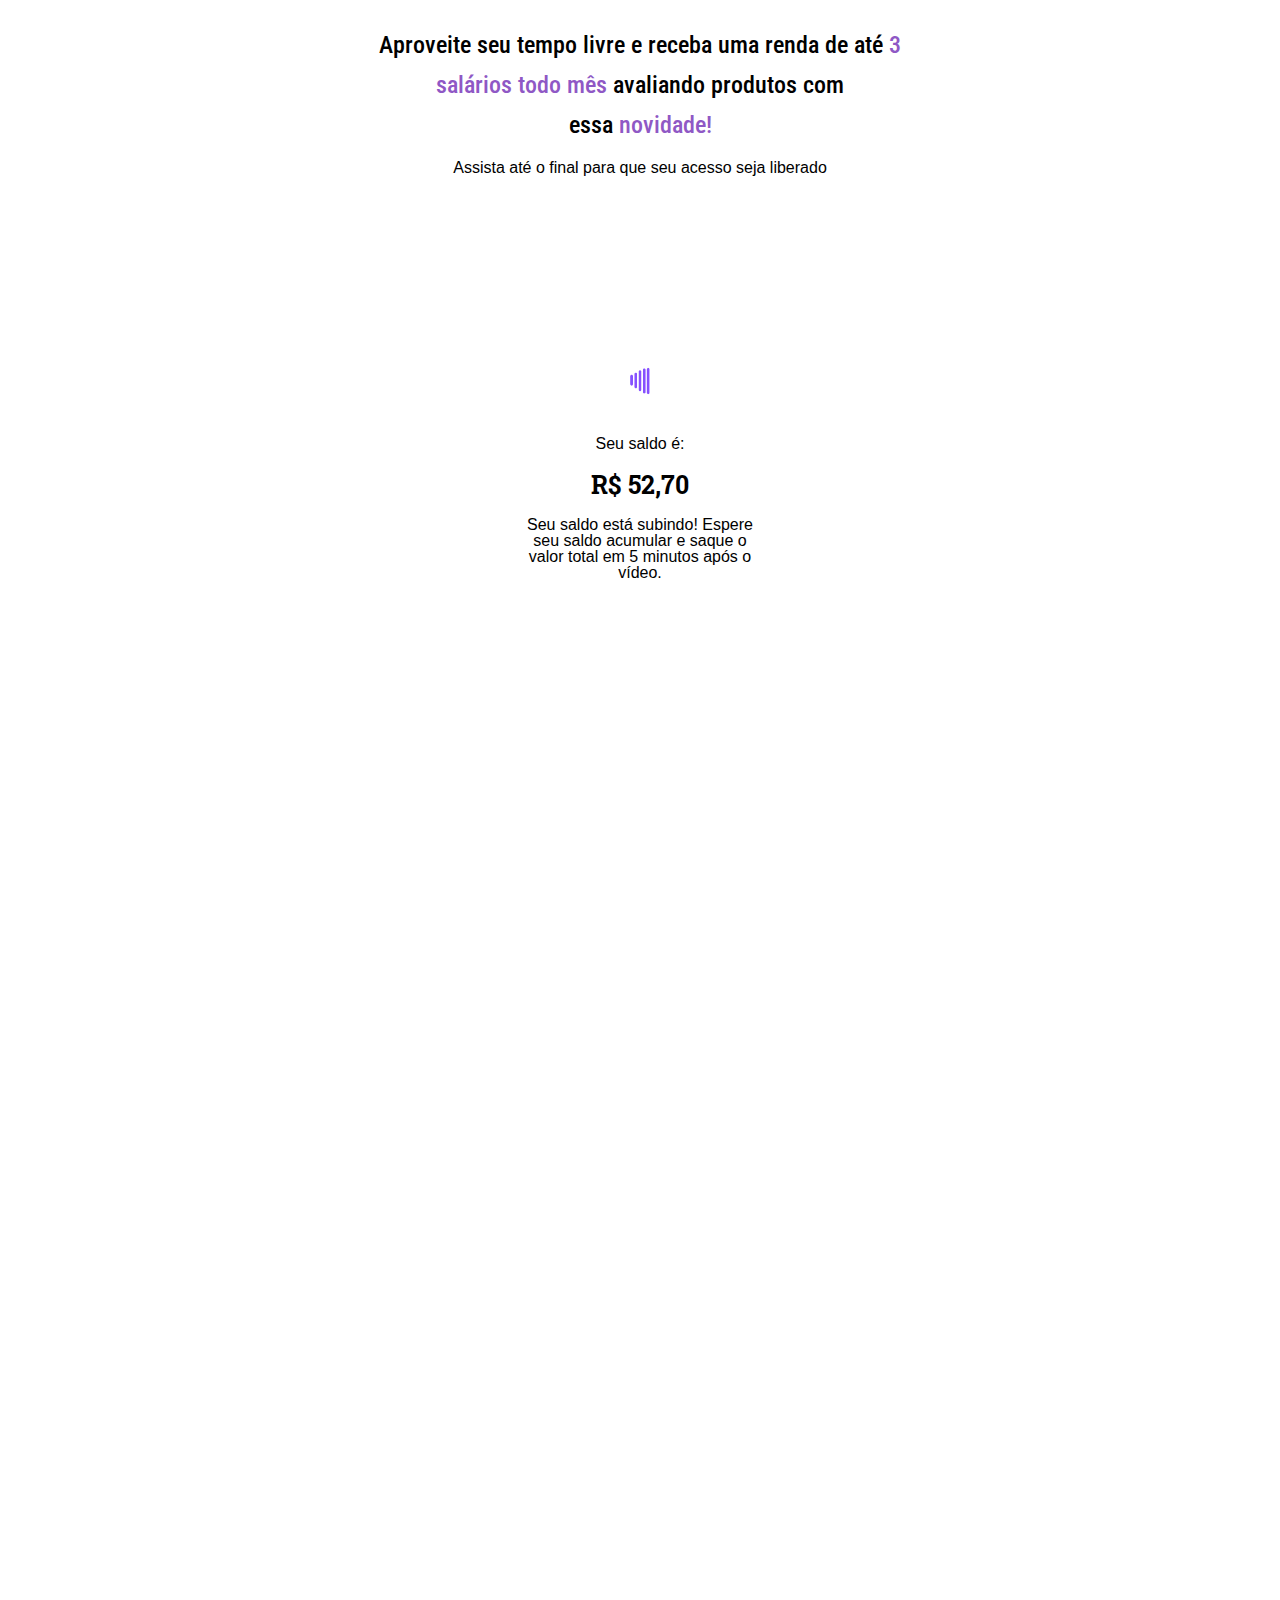
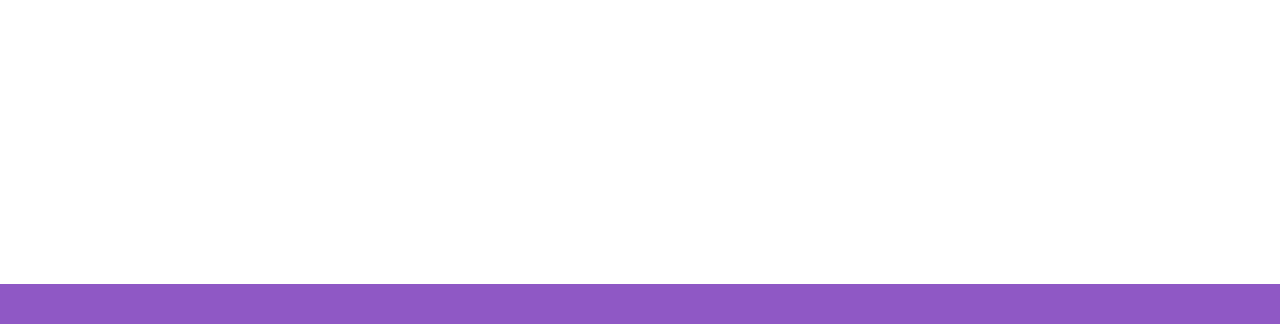
==== commit 079ec800: "Update oportunidade.html" ====
--- a/oportunidade.html
+++ b/oportunidade.html
@@ -1,394 +1,541 @@
-<!DOCTYPE html><html lang="en"><head>
-    <link rel="stylesheet" href="css/all.min.css" crossorigin="anonymous" referrerpolicy="no-referrer">
-
-    <meta charset="UTF-8">
-    <link rel="stylesheet" href="css/styles.css">
-    <meta name="viewport" content="width=device-width, initial-scale=1.0">
-    <title>Avaliador Premiado</title>
-    <style>
-        .opcoes{
-          display: inline-flex;
-          align-items: center;
-        }
-      </style>
-       
-    <style>
-        .modal {
-        display: none;
-        position: fixed;
-        z-index: 1;
-        left: 0;
-        top: 0;
-        width: 100%;
-        height: 100%;
-        overflow: auto;
-        /* background-color: rgba(0, 0, 0, 0.8); */
-      }
-      
-      .modal-content {
-        background-color: #fefefe;
-        margin: 15% auto;
-        padding: 20px;
-        border: 1px solid #888;
-        width: 80%;
-        animation-name: modalopen;
-        animation-duration: 0.5s;
-      }
-      
-      @keyframes modalopen {
-        from {
-          opacity: 0;
-          transform: scale(0.8);
-        }
-        to {
-          opacity: 1;
-          transform: scale(1);
-        }
-      }
-      
-      .close {
-        color: #aaa;
-        float: right;
-        font-size: 28px;
-        font-weight: bold;
-      }
-      
-      .close:hover,
-      .close:focus {
-        color: black;
-        text-decoration: none;
-        cursor: pointer;
-      }
-      .checkmark-container {
-          display: flex;
-          align-items: center;
-          justify-content: center;
-          padding: 1rem;
-          padding-bottom: 0px;
-      }
-      
-      .confetti {
-          position: absolute;
-          animation: grow 1.4s cubic-bezier(0.42, 0, 0.275, 1.155) both alternate-reverse infinite;
-      
-        }
-        .confetti:nth-child(1) {
-          width: 12px;
-          height: 12px;
-          left: 12px;
-          top: 16px;
-        }
-        .confetti:nth-child(2) {
-          width: 18px;
-          height: 18px;
-          left: 168px;
-          top: 84px;
-        }
-        .confetti:nth-child(3) {
-          width: 10px;
-          height: 10px;
-          left: 32px;
-          top: 162px;
-        }
-        .confetti:nth-child(4) {
-          width: 20px;
-          height: 20px;
-          left: 82px;
-          top: -12px;
-        }
-        .confetti:nth-child(5) {
-          width: 14px;
-          height: 14px;
-          left: 125px;
-          top: 162px;
-        }
-        .confetti:nth-child(6) {
-          width: 10px;
-          height: 10px;
-          left: 16px;
-          top: 16px;
-        }
-        .confetti:nth-child(1) {
-          animation-delay: 0.7s;
-        }
-        .confetti:nth-child(2) {
-          animation-delay: 1.4s;
-        }
-        .confetti:nth-child(3) {
-          animation-delay: 2.1s;
-        }
-        .confetti:nth-child(4) {
-          animation-delay: 2.8s;
-        }
-        .confetti:nth-child(5) {
-          animation-delay: 3.5s;
-        }
-        .confetti:nth-child(6) {
-          animation-delay: 4.2s;
-        }
-        
-        .checkmark {
-          position: relative;
-          padding: 30px;
-          /* animation: checkmark 5.6s cubic-bezier(0.42, 0, 0.275, 1.155) both; */
-        }
-        
-        .checkmark__check {
-          position: absolute;
-          top: 50%;
-          left: 50%;
-          z-index: 10;
-          transform: translate3d(-50%, -50%, 0);
-          fill: #fff;
-        }
-        
-        .checkmark__back {
-          animation: rotate 35s linear both infinite;
-        }
-        
-        @keyframes rotate {
-          0% {
-            transform: rotate(0deg);
-          }
-          100% {
-            transform: rotate(360deg);
-          }
-        }
-        @keyframes grow {
-          0%, 100% {
-            transform: scale(0);
-          }
-          50% {
-            transform: scale(1);
-          }
-        }
-        @keyframes checkmark {
-          0%, 100% {
-            opacity: 0;
-            transform: scale(0);
-          }
-          10%, 50%, 90% {
-            opacity: 1;
-            transform: scale(1);
-          }
-        }
-      
-      </style>
-      <!-- Meta Pixel Code -->
-
-  <!-- End Meta Pixel Code -->
-</head>
-<body>
+<!DOCTYPE html><html lang="pt-BR"><head>
+	<meta charset="UTF-8">
+			<title>A.P – PV / CHK97 – F.S – O1</title>
+		<meta name="viewport" content="width=device-width, initial-scale=1">
+<meta name="robots" content="max-image-preview:large">
+<title>A.P – PV / CHK97 – F.S – O1</title>
+<link rel="alternate" type="application/rss+xml" title="Feed para F.S - O1 »" href="https://presentesurpresa.xyz/feed/">
+<link rel="alternate" type="application/rss+xml" title="Feed de comentários para F.S - O1 »" href="https://presentesurpresa.xyz/comments/feed/">
+<script>
+window._wpemojiSettings = {"baseUrl":"https:\/\/s.w.org\/images\/core\/emoji\/15.0.3\/72x72\/","ext":".png","svgUrl":"https:\/\/s.w.org\/images\/core\/emoji\/15.0.3\/svg\/","svgExt":".svg","source":{"concatemoji":"https:\/\/presentesurpresa.xyz\/wp-includes\/js\/wp-emoji-release.min.js?ver=6.5"}};
+/*! This file is auto-generated */
+!function(i,n){var o,s,e;function c(e){try{var t={supportTests:e,timestamp:(new Date).valueOf()};sessionStorage.setItem(o,JSON.stringify(t))}catch(e){}}function p(e,t,n){e.clearRect(0,0,e.canvas.width,e.canvas.height),e.fillText(t,0,0);var t=new Uint32Array(e.getImageData(0,0,e.canvas.width,e.canvas.height).data),r=(e.clearRect(0,0,e.canvas.width,e.canvas.height),e.fillText(n,0,0),new Uint32Array(e.getImageData(0,0,e.canvas.width,e.canvas.height).data));return t.every(function(e,t){return e===r[t]})}function u(e,t,n){switch(t){case"flag":return n(e,"\ud83c\udff3\ufe0f\u200d\u26a7\ufe0f","\ud83c\udff3\ufe0f\u200b\u26a7\ufe0f")?!1:!n(e,"\ud83c\uddfa\ud83c\uddf3","\ud83c\uddfa\u200b\ud83c\uddf3")&&!n(e,"\ud83c\udff4\udb40\udc67\udb40\udc62\udb40\udc65\udb40\udc6e\udb40\udc67\udb40\udc7f","\ud83c\udff4\u200b\udb40\udc67\u200b\udb40\udc62\u200b\udb40\udc65\u200b\udb40\udc6e\u200b\udb40\udc67\u200b\udb40\udc7f");case"emoji":return!n(e,"\ud83d\udc26\u200d\u2b1b","\ud83d\udc26\u200b\u2b1b")}return!1}function f(e,t,n){var r="undefined"!=typeof WorkerGlobalScope&&self instanceof WorkerGlobalScope?new OffscreenCanvas(300,150):i.createElement("canvas"),a=r.getContext("2d",{willReadFrequently:!0}),o=(a.textBaseline="top",a.font="600 32px Arial",{});return e.forEach(function(e){o[e]=t(a,e,n)}),o}function t(e){var t=i.createElement("script");t.src=e,t.defer=!0,i.head.appendChild(t)}"undefined"!=typeof Promise&&(o="wpEmojiSettingsSupports",s=["flag","emoji"],n.supports={everything:!0,everythingExceptFlag:!0},e=new Promise(function(e){i.addEventListener("DOMContentLoaded",e,{once:!0})}),new Promise(function(t){var n=function(){try{var e=JSON.parse(sessionStorage.getItem(o));if("object"==typeof e&&"number"==typeof e.timestamp&&(new Date).valueOf()<e.timestamp+604800&&"object"==typeof e.supportTests)return e.supportTests}catch(e){}return null}();if(!n){if("undefined"!=typeof Worker&&"undefined"!=typeof OffscreenCanvas&&"undefined"!=typeof URL&&URL.createObjectURL&&"undefined"!=typeof Blob)try{var e="postMessage("+f.toString()+"("+[JSON.stringify(s),u.toString(),p.toString()].join(",")+"));",r=new Blob([e],{type:"text/javascript"}),a=new Worker(URL.createObjectURL(r),{name:"wpTestEmojiSupports"});return void(a.onmessage=function(e){c(n=e.data),a.terminate(),t(n)})}catch(e){}c(n=f(s,u,p))}t(n)}).then(function(e){for(var t in e)n.supports[t]=e[t],n.supports.everything=n.supports.everything&&n.supports[t],"flag"!==t&&(n.supports.everythingExceptFlag=n.supports.everythingExceptFlag&&n.supports[t]);n.supports.everythingExceptFlag=n.supports.everythingExceptFlag&&!n.supports.flag,n.DOMReady=!1,n.readyCallback=function(){n.DOMReady=!0}}).then(function(){return e}).then(function(){var e;n.supports.everything||(n.readyCallback(),(e=n.source||{}).concatemoji?t(e.concatemoji):e.wpemoji&&e.twemoji&&(t(e.twemoji),t(e.wpemoji)))}))}((window,document),window._wpemojiSettings);
+</script>
+<style id="wp-emoji-styles-inline-css">
+
+	img.wp-smiley, img.emoji {
+		display: inline !important;
+		border: none !important;
+		box-shadow: none !important;
+		height: 1em !important;
+		width: 1em !important;
+		margin: 0 0.07em !important;
+		vertical-align: -0.1em !important;
+		background: none !important;
+		padding: 0 !important;
+	}
+</style>
+<style id="wp-block-library-inline-css">
+:root{--wp-admin-theme-color:#007cba;--wp-admin-theme-color--rgb:0,124,186;--wp-admin-theme-color-darker-10:#006ba1;--wp-admin-theme-color-darker-10--rgb:0,107,161;--wp-admin-theme-color-darker-20:#005a87;--wp-admin-theme-color-darker-20--rgb:0,90,135;--wp-admin-border-width-focus:2px;--wp-block-synced-color:#7a00df;--wp-block-synced-color--rgb:122,0,223;--wp-bound-block-color:#9747ff}@media (min-resolution:192dpi){:root{--wp-admin-border-width-focus:1.5px}}.wp-element-button{cursor:pointer}:root{--wp--preset--font-size--normal:16px;--wp--preset--font-size--huge:42px}:root .has-very-light-gray-background-color{background-color:#eee}:root .has-very-dark-gray-background-color{background-color:#313131}:root .has-very-light-gray-color{color:#eee}:root .has-very-dark-gray-color{color:#313131}:root .has-vivid-green-cyan-to-vivid-cyan-blue-gradient-background{background:linear-gradient(135deg,#00d084,#0693e3)}:root .has-purple-crush-gradient-background{background:linear-gradient(135deg,#34e2e4,#4721fb 50%,#ab1dfe)}:root .has-hazy-dawn-gradient-background{background:linear-gradient(135deg,#faaca8,#dad0ec)}:root .has-subdued-olive-gradient-background{background:linear-gradient(135deg,#fafae1,#67a671)}:root .has-atomic-cream-gradient-background{background:linear-gradient(135deg,#fdd79a,#004a59)}:root .has-nightshade-gradient-background{background:linear-gradient(135deg,#330968,#31cdcf)}:root .has-midnight-gradient-background{background:linear-gradient(135deg,#020381,#2874fc)}.has-regular-font-size{font-size:1em}.has-larger-font-size{font-size:2.625em}.has-normal-font-size{font-size:var(--wp--preset--font-size--normal)}.has-huge-font-size{font-size:var(--wp--preset--font-size--huge)}.has-text-align-center{text-align:center}.has-text-align-left{text-align:left}.has-text-align-right{text-align:right}#end-resizable-editor-section{display:none}.aligncenter{clear:both}.items-justified-left{justify-content:flex-start}.items-justified-center{justify-content:center}.items-justified-right{justify-content:flex-end}.items-justified-space-between{justify-content:space-between}.screen-reader-text{border:0;clip:rect(1px,1px,1px,1px);-webkit-clip-path:inset(50%);clip-path:inset(50%);height:1px;margin:-1px;overflow:hidden;padding:0;position:absolute;width:1px;word-wrap:normal!important}.screen-reader-text:focus{background-color:#ddd;clip:auto!important;-webkit-clip-path:none;clip-path:none;color:#444;display:block;font-size:1em;height:auto;left:5px;line-height:normal;padding:15px 23px 14px;text-decoration:none;top:5px;width:auto;z-index:100000}html :where(.has-border-color){border-style:solid}html :where([style*=border-top-color]){border-top-style:solid}html :where([style*=border-right-color]){border-right-style:solid}html :where([style*=border-bottom-color]){border-bottom-style:solid}html :where([style*=border-left-color]){border-left-style:solid}html :where([style*=border-width]){border-style:solid}html :where([style*=border-top-width]){border-top-style:solid}html :where([style*=border-right-width]){border-right-style:solid}html :where([style*=border-bottom-width]){border-bottom-style:solid}html :where([style*=border-left-width]){border-left-style:solid}html :where(img[class*=wp-image-]){height:auto;max-width:100%}:where(figure){margin:0 0 1em}html :where(.is-position-sticky){--wp-admin--admin-bar--position-offset:var(--wp-admin--admin-bar--height,0px)}@media screen and (max-width:600px){html :where(.is-position-sticky){--wp-admin--admin-bar--position-offset:0px}}
+</style>
+<style id="global-styles-inline-css">
+body{--wp--preset--color--black: #000000;--wp--preset--color--cyan-bluish-gray: #abb8c3;--wp--preset--color--white: #ffffff;--wp--preset--color--pale-pink: #f78da7;--wp--preset--color--vivid-red: #cf2e2e;--wp--preset--color--luminous-vivid-orange: #ff6900;--wp--preset--color--luminous-vivid-amber: #fcb900;--wp--preset--color--light-green-cyan: #7bdcb5;--wp--preset--color--vivid-green-cyan: #00d084;--wp--preset--color--pale-cyan-blue: #8ed1fc;--wp--preset--color--vivid-cyan-blue: #0693e3;--wp--preset--color--vivid-purple: #9b51e0;--wp--preset--color--base: #f9f9f9;--wp--preset--color--base-2: #ffffff;--wp--preset--color--contrast: #111111;--wp--preset--color--contrast-2: #636363;--wp--preset--color--contrast-3: #A4A4A4;--wp--preset--color--accent: #cfcabe;--wp--preset--color--accent-2: #c2a990;--wp--preset--color--accent-3: #d8613c;--wp--preset--color--accent-4: #b1c5a4;--wp--preset--color--accent-5: #b5bdbc;--wp--preset--gradient--vivid-cyan-blue-to-vivid-purple: linear-gradient(135deg,rgba(6,147,227,1) 0%,rgb(155,81,224) 100%);--wp--preset--gradient--light-green-cyan-to-vivid-green-cyan: linear-gradient(135deg,rgb(122,220,180) 0%,rgb(0,208,130) 100%);--wp--preset--gradient--luminous-vivid-amber-to-luminous-vivid-orange: linear-gradient(135deg,rgba(252,185,0,1) 0%,rgba(255,105,0,1) 100%);--wp--preset--gradient--luminous-vivid-orange-to-vivid-red: linear-gradient(135deg,rgba(255,105,0,1) 0%,rgb(207,46,46) 100%);--wp--preset--gradient--very-light-gray-to-cyan-bluish-gray: linear-gradient(135deg,rgb(238,238,238) 0%,rgb(169,184,195) 100%);--wp--preset--gradient--cool-to-warm-spectrum: linear-gradient(135deg,rgb(74,234,220) 0%,rgb(151,120,209) 20%,rgb(207,42,186) 40%,rgb(238,44,130) 60%,rgb(251,105,98) 80%,rgb(254,248,76) 100%);--wp--preset--gradient--blush-light-purple: linear-gradient(135deg,rgb(255,206,236) 0%,rgb(152,150,240) 100%);--wp--preset--gradient--blush-bordeaux: linear-gradient(135deg,rgb(254,205,165) 0%,rgb(254,45,45) 50%,rgb(107,0,62) 100%);--wp--preset--gradient--luminous-dusk: linear-gradient(135deg,rgb(255,203,112) 0%,rgb(199,81,192) 50%,rgb(65,88,208) 100%);--wp--preset--gradient--pale-ocean: linear-gradient(135deg,rgb(255,245,203) 0%,rgb(182,227,212) 50%,rgb(51,167,181) 100%);--wp--preset--gradient--electric-grass: linear-gradient(135deg,rgb(202,248,128) 0%,rgb(113,206,126) 100%);--wp--preset--gradient--midnight: linear-gradient(135deg,rgb(2,3,129) 0%,rgb(40,116,252) 100%);--wp--preset--gradient--gradient-1: linear-gradient(to bottom, #cfcabe 0%, #F9F9F9 100%);--wp--preset--gradient--gradient-2: linear-gradient(to bottom, #C2A990 0%, #F9F9F9 100%);--wp--preset--gradient--gradient-3: linear-gradient(to bottom, #D8613C 0%, #F9F9F9 100%);--wp--preset--gradient--gradient-4: linear-gradient(to bottom, #B1C5A4 0%, #F9F9F9 100%);--wp--preset--gradient--gradient-5: linear-gradient(to bottom, #B5BDBC 0%, #F9F9F9 100%);--wp--preset--gradient--gradient-6: linear-gradient(to bottom, #A4A4A4 0%, #F9F9F9 100%);--wp--preset--gradient--gradient-7: linear-gradient(to bottom, #cfcabe 50%, #F9F9F9 50%);--wp--preset--gradient--gradient-8: linear-gradient(to bottom, #C2A990 50%, #F9F9F9 50%);--wp--preset--gradient--gradient-9: linear-gradient(to bottom, #D8613C 50%, #F9F9F9 50%);--wp--preset--gradient--gradient-10: linear-gradient(to bottom, #B1C5A4 50%, #F9F9F9 50%);--wp--preset--gradient--gradient-11: linear-gradient(to bottom, #B5BDBC 50%, #F9F9F9 50%);--wp--preset--gradient--gradient-12: linear-gradient(to bottom, #A4A4A4 50%, #F9F9F9 50%);--wp--preset--font-size--small: 0.9rem;--wp--preset--font-size--medium: 1.05rem;--wp--preset--font-size--large: clamp(1.39rem, 1.39rem + ((1vw - 0.2rem) * 0.767), 1.85rem);--wp--preset--font-size--x-large: clamp(1.85rem, 1.85rem + ((1vw - 0.2rem) * 1.083), 2.5rem);--wp--preset--font-size--xx-large: clamp(2.5rem, 2.5rem + ((1vw - 0.2rem) * 1.283), 3.27rem);--wp--preset--font-family--body: "Inter", sans-serif;--wp--preset--font-family--heading: Cardo;--wp--preset--font-family--system-sans-serif: -apple-system, BlinkMacSystemFont, avenir next, avenir, segoe ui, helvetica neue, helvetica, Cantarell, Ubuntu, roboto, noto, arial, sans-serif;--wp--preset--font-family--system-serif: Iowan Old Style, Apple Garamond, Baskerville, Times New Roman, Droid Serif, Times, Source Serif Pro, serif, Apple Color Emoji, Segoe UI Emoji, Segoe UI Symbol;--wp--preset--spacing--10: 1rem;--wp--preset--spacing--20: min(1.5rem, 2vw);--wp--preset--spacing--30: min(2.5rem, 3vw);--wp--preset--spacing--40: min(4rem, 5vw);--wp--preset--spacing--50: min(6.5rem, 8vw);--wp--preset--spacing--60: min(10.5rem, 13vw);--wp--preset--shadow--natural: 6px 6px 9px rgba(0, 0, 0, 0.2);--wp--preset--shadow--deep: 12px 12px 50px rgba(0, 0, 0, 0.4);--wp--preset--shadow--sharp: 6px 6px 0px rgba(0, 0, 0, 0.2);--wp--preset--shadow--outlined: 6px 6px 0px -3px rgba(255, 255, 255, 1), 6px 6px rgba(0, 0, 0, 1);--wp--preset--shadow--crisp: 6px 6px 0px rgba(0, 0, 0, 1);}body { margin: 0;--wp--style--global--content-size: 620px;--wp--style--global--wide-size: 1280px; }.wp-site-blocks { padding-top: var(--wp--style--root--padding-top); padding-bottom: var(--wp--style--root--padding-bottom); }.has-global-padding { padding-right: var(--wp--style--root--padding-right); padding-left: var(--wp--style--root--padding-left); }.has-global-padding :where(.has-global-padding:not(.wp-block-block)) { padding-right: 0; padding-left: 0; }.has-global-padding > .alignfull { margin-right: calc(var(--wp--style--root--padding-right) * -1); margin-left: calc(var(--wp--style--root--padding-left) * -1); }.has-global-padding :where(.has-global-padding:not(.wp-block-block)) > .alignfull { margin-right: 0; margin-left: 0; }.has-global-padding > .alignfull:where(:not(.has-global-padding):not(.is-layout-flex):not(.is-layout-grid)) > :where([class*="wp-block-"]:not(.alignfull):not([class*="__"]),p,h1,h2,h3,h4,h5,h6,ul,ol) { padding-right: var(--wp--style--root--padding-right); padding-left: var(--wp--style--root--padding-left); }.has-global-padding :where(.has-global-padding) > .alignfull:where(:not(.has-global-padding)) > :where([class*="wp-block-"]:not(.alignfull):not([class*="__"]),p,h1,h2,h3,h4,h5,h6,ul,ol) { padding-right: 0; padding-left: 0; }.wp-site-blocks > .alignleft { float: left; margin-right: 2em; }.wp-site-blocks > .alignright { float: right; margin-left: 2em; }.wp-site-blocks > .aligncenter { justify-content: center; margin-left: auto; margin-right: auto; }:where(.wp-site-blocks) > * { margin-block-start: 1.2rem; margin-block-end: 0; }:where(.wp-site-blocks) > :first-child:first-child { margin-block-start: 0; }:where(.wp-site-blocks) > :last-child:last-child { margin-block-end: 0; }body { --wp--style--block-gap: 1.2rem; }:where(body .is-layout-flow)  > :first-child:first-child{margin-block-start: 0;}:where(body .is-layout-flow)  > :last-child:last-child{margin-block-end: 0;}:where(body .is-layout-flow)  > *{margin-block-start: 1.2rem;margin-block-end: 0;}:where(body .is-layout-constrained)  > :first-child:first-child{margin-block-start: 0;}:where(body .is-layout-constrained)  > :last-child:last-child{margin-block-end: 0;}:where(body .is-layout-constrained)  > *{margin-block-start: 1.2rem;margin-block-end: 0;}:where(body .is-layout-flex) {gap: 1.2rem;}:where(body .is-layout-grid) {gap: 1.2rem;}body .is-layout-flow > .alignleft{float: left;margin-inline-start: 0;margin-inline-end: 2em;}body .is-layout-flow > .alignright{float: right;margin-inline-start: 2em;margin-inline-end: 0;}body .is-layout-flow > .aligncenter{margin-left: auto !important;margin-right: auto !important;}body .is-layout-constrained > .alignleft{float: left;margin-inline-start: 0;margin-inline-end: 2em;}body .is-layout-constrained > .alignright{float: right;margin-inline-start: 2em;margin-inline-end: 0;}body .is-layout-constrained > .aligncenter{margin-left: auto !important;margin-right: auto !important;}body .is-layout-constrained > :where(:not(.alignleft):not(.alignright):not(.alignfull)){max-width: var(--wp--style--global--content-size);margin-left: auto !important;margin-right: auto !important;}body .is-layout-constrained > .alignwide{max-width: var(--wp--style--global--wide-size);}body .is-layout-flex{display: flex;}body .is-layout-flex{flex-wrap: wrap;align-items: center;}body .is-layout-flex > *{margin: 0;}body .is-layout-grid{display: grid;}body .is-layout-grid > *{margin: 0;}body{background-color: var(--wp--preset--color--base);color: var(--wp--preset--color--contrast);font-family: var(--wp--preset--font-family--body);font-size: var(--wp--preset--font-size--medium);font-style: normal;font-weight: 400;line-height: 1.55;--wp--style--root--padding-top: 0px;--wp--style--root--padding-right: var(--wp--preset--spacing--50);--wp--style--root--padding-bottom: 0px;--wp--style--root--padding-left: var(--wp--preset--spacing--50);}a:where(:not(.wp-element-button)){color: var(--wp--preset--color--contrast);text-decoration: underline;}a:where(:not(.wp-element-button)):hover{text-decoration: none;}h1, h2, h3, h4, h5, h6{color: var(--wp--preset--color--contrast);font-family: var(--wp--preset--font-family--heading);font-weight: 400;line-height: 1.2;}h1{font-size: var(--wp--preset--font-size--xx-large);line-height: 1.15;}h2{font-size: var(--wp--preset--font-size--x-large);}h3{font-size: var(--wp--preset--font-size--large);}h4{font-size: clamp(1.1rem, 1.1rem + ((1vw - 0.2rem) * 0.767), 1.5rem);}h5{font-size: var(--wp--preset--font-size--medium);}h6{font-size: var(--wp--preset--font-size--small);}.wp-element-button, .wp-block-button__link{background-color: var(--wp--preset--color--contrast);border-radius: .33rem;border-color: var(--wp--preset--color--contrast);border-width: 0;color: var(--wp--preset--color--base);font-family: inherit;font-size: var(--wp--preset--font-size--small);font-style: normal;font-weight: 500;line-height: inherit;padding-top: 0.6rem;padding-right: 1rem;padding-bottom: 0.6rem;padding-left: 1rem;text-decoration: none;}.wp-element-button:hover, .wp-block-button__link:hover{background-color: var(--wp--preset--color--contrast-2);border-color: var(--wp--preset--color--contrast-2);color: var(--wp--preset--color--base);}.wp-element-button:focus, .wp-block-button__link:focus{background-color: var(--wp--preset--color--contrast-2);border-color: var(--wp--preset--color--contrast-2);color: var(--wp--preset--color--base);outline-color: var(--wp--preset--color--contrast);outline-offset: 2px;outline-style: dotted;outline-width: 1px;}.wp-element-button:active, .wp-block-button__link:active{background-color: var(--wp--preset--color--contrast);color: var(--wp--preset--color--base);}.wp-element-caption, .wp-block-audio figcaption, .wp-block-embed figcaption, .wp-block-gallery figcaption, .wp-block-image figcaption, .wp-block-table figcaption, .wp-block-video figcaption{color: var(--wp--preset--color--contrast-2);font-family: var(--wp--preset--font-family--body);font-size: 0.8rem;}.has-black-color{color: var(--wp--preset--color--black) !important;}.has-cyan-bluish-gray-color{color: var(--wp--preset--color--cyan-bluish-gray) !important;}.has-white-color{color: var(--wp--preset--color--white) !important;}.has-pale-pink-color{color: var(--wp--preset--color--pale-pink) !important;}.has-vivid-red-color{color: var(--wp--preset--color--vivid-red) !important;}.has-luminous-vivid-orange-color{color: var(--wp--preset--color--luminous-vivid-orange) !important;}.has-luminous-vivid-amber-color{color: var(--wp--preset--color--luminous-vivid-amber) !important;}.has-light-green-cyan-color{color: var(--wp--preset--color--light-green-cyan) !important;}.has-vivid-green-cyan-color{color: var(--wp--preset--color--vivid-green-cyan) !important;}.has-pale-cyan-blue-color{color: var(--wp--preset--color--pale-cyan-blue) !important;}.has-vivid-cyan-blue-color{color: var(--wp--preset--color--vivid-cyan-blue) !important;}.has-vivid-purple-color{color: var(--wp--preset--color--vivid-purple) !important;}.has-base-color{color: var(--wp--preset--color--base) !important;}.has-base-2-color{color: var(--wp--preset--color--base-2) !important;}.has-contrast-color{color: var(--wp--preset--color--contrast) !important;}.has-contrast-2-color{color: var(--wp--preset--color--contrast-2) !important;}.has-contrast-3-color{color: var(--wp--preset--color--contrast-3) !important;}.has-accent-color{color: var(--wp--preset--color--accent) !important;}.has-accent-2-color{color: var(--wp--preset--color--accent-2) !important;}.has-accent-3-color{color: var(--wp--preset--color--accent-3) !important;}.has-accent-4-color{color: var(--wp--preset--color--accent-4) !important;}.has-accent-5-color{color: var(--wp--preset--color--accent-5) !important;}.has-black-background-color{background-color: var(--wp--preset--color--black) !important;}.has-cyan-bluish-gray-background-color{background-color: var(--wp--preset--color--cyan-bluish-gray) !important;}.has-white-background-color{background-color: var(--wp--preset--color--white) !important;}.has-pale-pink-background-color{background-color: var(--wp--preset--color--pale-pink) !important;}.has-vivid-red-background-color{background-color: var(--wp--preset--color--vivid-red) !important;}.has-luminous-vivid-orange-background-color{background-color: var(--wp--preset--color--luminous-vivid-orange) !important;}.has-luminous-vivid-amber-background-color{background-color: var(--wp--preset--color--luminous-vivid-amber) !important;}.has-light-green-cyan-background-color{background-color: var(--wp--preset--color--light-green-cyan) !important;}.has-vivid-green-cyan-background-color{background-color: var(--wp--preset--color--vivid-green-cyan) !important;}.has-pale-cyan-blue-background-color{background-color: var(--wp--preset--color--pale-cyan-blue) !important;}.has-vivid-cyan-blue-background-color{background-color: var(--wp--preset--color--vivid-cyan-blue) !important;}.has-vivid-purple-background-color{background-color: var(--wp--preset--color--vivid-purple) !important;}.has-base-background-color{background-color: var(--wp--preset--color--base) !important;}.has-base-2-background-color{background-color: var(--wp--preset--color--base-2) !important;}.has-contrast-background-color{background-color: var(--wp--preset--color--contrast) !important;}.has-contrast-2-background-color{background-color: var(--wp--preset--color--contrast-2) !important;}.has-contrast-3-background-color{background-color: var(--wp--preset--color--contrast-3) !important;}.has-accent-background-color{background-color: var(--wp--preset--color--accent) !important;}.has-accent-2-background-color{background-color: var(--wp--preset--color--accent-2) !important;}.has-accent-3-background-color{background-color: var(--wp--preset--color--accent-3) !important;}.has-accent-4-background-color{background-color: var(--wp--preset--color--accent-4) !important;}.has-accent-5-background-color{background-color: var(--wp--preset--color--accent-5) !important;}.has-black-border-color{border-color: var(--wp--preset--color--black) !important;}.has-cyan-bluish-gray-border-color{border-color: var(--wp--preset--color--cyan-bluish-gray) !important;}.has-white-border-color{border-color: var(--wp--preset--color--white) !important;}.has-pale-pink-border-color{border-color: var(--wp--preset--color--pale-pink) !important;}.has-vivid-red-border-color{border-color: var(--wp--preset--color--vivid-red) !important;}.has-luminous-vivid-orange-border-color{border-color: var(--wp--preset--color--luminous-vivid-orange) !important;}.has-luminous-vivid-amber-border-color{border-color: var(--wp--preset--color--luminous-vivid-amber) !important;}.has-light-green-cyan-border-color{border-color: var(--wp--preset--color--light-green-cyan) !important;}.has-vivid-green-cyan-border-color{border-color: var(--wp--preset--color--vivid-green-cyan) !important;}.has-pale-cyan-blue-border-color{border-color: var(--wp--preset--color--pale-cyan-blue) !important;}.has-vivid-cyan-blue-border-color{border-color: var(--wp--preset--color--vivid-cyan-blue) !important;}.has-vivid-purple-border-color{border-color: var(--wp--preset--color--vivid-purple) !important;}.has-base-border-color{border-color: var(--wp--preset--color--base) !important;}.has-base-2-border-color{border-color: var(--wp--preset--color--base-2) !important;}.has-contrast-border-color{border-color: var(--wp--preset--color--contrast) !important;}.has-contrast-2-border-color{border-color: var(--wp--preset--color--contrast-2) !important;}.has-contrast-3-border-color{border-color: var(--wp--preset--color--contrast-3) !important;}.has-accent-border-color{border-color: var(--wp--preset--color--accent) !important;}.has-accent-2-border-color{border-color: var(--wp--preset--color--accent-2) !important;}.has-accent-3-border-color{border-color: var(--wp--preset--color--accent-3) !important;}.has-accent-4-border-color{border-color: var(--wp--preset--color--accent-4) !important;}.has-accent-5-border-color{border-color: var(--wp--preset--color--accent-5) !important;}.has-vivid-cyan-blue-to-vivid-purple-gradient-background{background: var(--wp--preset--gradient--vivid-cyan-blue-to-vivid-purple) !important;}.has-light-green-cyan-to-vivid-green-cyan-gradient-background{background: var(--wp--preset--gradient--light-green-cyan-to-vivid-green-cyan) !important;}.has-luminous-vivid-amber-to-luminous-vivid-orange-gradient-background{background: var(--wp--preset--gradient--luminous-vivid-amber-to-luminous-vivid-orange) !important;}.has-luminous-vivid-orange-to-vivid-red-gradient-background{background: var(--wp--preset--gradient--luminous-vivid-orange-to-vivid-red) !important;}.has-very-light-gray-to-cyan-bluish-gray-gradient-background{background: var(--wp--preset--gradient--very-light-gray-to-cyan-bluish-gray) !important;}.has-cool-to-warm-spectrum-gradient-background{background: var(--wp--preset--gradient--cool-to-warm-spectrum) !important;}.has-blush-light-purple-gradient-background{background: var(--wp--preset--gradient--blush-light-purple) !important;}.has-blush-bordeaux-gradient-background{background: var(--wp--preset--gradient--blush-bordeaux) !important;}.has-luminous-dusk-gradient-background{background: var(--wp--preset--gradient--luminous-dusk) !important;}.has-pale-ocean-gradient-background{background: var(--wp--preset--gradient--pale-ocean) !important;}.has-electric-grass-gradient-background{background: var(--wp--preset--gradient--electric-grass) !important;}.has-midnight-gradient-background{background: var(--wp--preset--gradient--midnight) !important;}.has-gradient-1-gradient-background{background: var(--wp--preset--gradient--gradient-1) !important;}.has-gradient-2-gradient-background{background: var(--wp--preset--gradient--gradient-2) !important;}.has-gradient-3-gradient-background{background: var(--wp--preset--gradient--gradient-3) !important;}.has-gradient-4-gradient-background{background: var(--wp--preset--gradient--gradient-4) !important;}.has-gradient-5-gradient-background{background: var(--wp--preset--gradient--gradient-5) !important;}.has-gradient-6-gradient-background{background: var(--wp--preset--gradient--gradient-6) !important;}.has-gradient-7-gradient-background{background: var(--wp--preset--gradient--gradient-7) !important;}.has-gradient-8-gradient-background{background: var(--wp--preset--gradient--gradient-8) !important;}.has-gradient-9-gradient-background{background: var(--wp--preset--gradient--gradient-9) !important;}.has-gradient-10-gradient-background{background: var(--wp--preset--gradient--gradient-10) !important;}.has-gradient-11-gradient-background{background: var(--wp--preset--gradient--gradient-11) !important;}.has-gradient-12-gradient-background{background: var(--wp--preset--gradient--gradient-12) !important;}.has-small-font-size{font-size: var(--wp--preset--font-size--small) !important;}.has-medium-font-size{font-size: var(--wp--preset--font-size--medium) !important;}.has-large-font-size{font-size: var(--wp--preset--font-size--large) !important;}.has-x-large-font-size{font-size: var(--wp--preset--font-size--x-large) !important;}.has-xx-large-font-size{font-size: var(--wp--preset--font-size--xx-large) !important;}.has-body-font-family{font-family: var(--wp--preset--font-family--body) !important;}.has-heading-font-family{font-family: var(--wp--preset--font-family--heading) !important;}.has-system-sans-serif-font-family{font-family: var(--wp--preset--font-family--system-sans-serif) !important;}.has-system-serif-font-family{font-family: var(--wp--preset--font-family--system-serif) !important;}
+.wp-block-calendar.wp-block-calendar table:where(:not(.has-text-color)) th{background-color:var(--wp--preset--color--contrast-2);color:var(--wp--preset--color--base);border-color:var(--wp--preset--color--contrast-2)}.wp-block-calendar table:where(:not(.has-text-color)) td{border-color:var(--wp--preset--color--contrast-2)}.wp-block-categories{}.wp-block-categories{list-style-type:none;}.wp-block-categories li{margin-bottom: 0.5rem;}.wp-block-post-comments-form{}.wp-block-post-comments-form textarea, .wp-block-post-comments-form input{border-radius:.33rem}.wp-block-loginout{}.wp-block-loginout input{border-radius:.33rem;padding:calc(0.667em + 2px);border:1px solid #949494;}.wp-block-post-terms{}.wp-block-post-terms .wp-block-post-terms__prefix{color: var(--wp--preset--color--contrast-2);}.wp-block-query-title{}.wp-block-query-title span{font-style: italic;}.wp-block-quote{}.wp-block-quote :where(p){margin-block-start:0;margin-block-end:calc(var(--wp--preset--spacing--10) + 0.5rem);}.wp-block-quote :where(:last-child){margin-block-end:0;}.wp-block-quote.has-text-align-right.is-style-plain, .rtl .is-style-plain.wp-block-quote:not(.has-text-align-center):not(.has-text-align-left){border-width: 0 2px 0 0;padding-left:calc(var(--wp--preset--spacing--20) + 0.5rem);padding-right:calc(var(--wp--preset--spacing--20) + 0.5rem);}.wp-block-quote.has-text-align-left.is-style-plain, body:not(.rtl) .is-style-plain.wp-block-quote:not(.has-text-align-center):not(.has-text-align-right){border-width: 0 0 0 2px;padding-left:calc(var(--wp--preset--spacing--20) + 0.5rem);padding-right:calc(var(--wp--preset--spacing--20) + 0.5rem)}.wp-block-search{}.wp-block-search .wp-block-search__input{border-radius:.33rem}.wp-block-separator{}.wp-block-separator:not(.is-style-wide):not(.is-style-dots):not(.alignwide):not(.alignfull){width: var(--wp--preset--spacing--60)}
+</style>
+<style id="wp-block-template-skip-link-inline-css">
+
+		.skip-link.screen-reader-text {
+			border: 0;
+			clip: rect(1px,1px,1px,1px);
+			clip-path: inset(50%);
+			height: 1px;
+			margin: -1px;
+			overflow: hidden;
+			padding: 0;
+			position: absolute !important;
+			width: 1px;
+			word-wrap: normal !important;
+		}
+
+		.skip-link.screen-reader-text:focus {
+			background-color: #eee;
+			clip: auto !important;
+			clip-path: none;
+			color: #444;
+			display: block;
+			font-size: 1em;
+			height: auto;
+			left: 5px;
+			line-height: normal;
+			padding: 15px 23px 14px;
+			text-decoration: none;
+			top: 5px;
+			width: auto;
+			z-index: 100000;
+		}
+</style>
+<link rel="stylesheet" id="elementor-frontend-css" href="css/frontend-lite.min.css" media="all">
+<link rel="stylesheet" id="swiper-css" href="css/swiper.min.css" media="all">
+<link rel="stylesheet" id="elementor-post-9-css" href="css/post-9.css" media="all">
+<link rel="stylesheet" id="elementor-global-css" href="css/global.css" media="all">
+<link rel="stylesheet" id="elementor-post-294-css" href="css/post-294.css" media="all">
+<link rel="stylesheet" id="eael-general-css" href="css/general.min.css" media="all">
+<link rel="stylesheet" id="google-fonts-1-css" href="https://fonts.googleapis.com/css?family=Roboto%3A100%2C100italic%2C200%2C200italic%2C300%2C300italic%2C400%2C400italic%2C500%2C500italic%2C600%2C600italic%2C700%2C700italic%2C800%2C800italic%2C900%2C900italic%7CRoboto+Slab%3A100%2C100italic%2C200%2C200italic%2C300%2C300italic%2C400%2C400italic%2C500%2C500italic%2C600%2C600italic%2C700%2C700italic%2C800%2C800italic%2C900%2C900italic%7CRoboto+Condensed%3A100%2C100italic%2C200%2C200italic%2C300%2C300italic%2C400%2C400italic%2C500%2C500italic%2C600%2C600italic%2C700%2C700italic%2C800%2C800italic%2C900%2C900italic&amp;display=swap&amp;ver=6.5" media="all">
+<link rel="preconnect" href="https://fonts.gstatic.com/" crossorigin=""><script src="js/jquery.min.js" id="jquery-core-js"></script>
+<script src="js/jquery-migrate.min.js" id="jquery-migrate-js"></script>
+<link rel="https://api.w.org/" href="https://presentesurpresa.xyz/wp-json/"><link rel="alternate" type="application/json" href="https://presentesurpresa.xyz/wp-json/wp/v2/pages/294"><link rel="EditURI" type="application/rsd+xml" title="RSD" href="https://presentesurpresa.xyz/xmlrpc.php?rsd">
+<meta name="generator" content="WordPress 6.5">
+<link rel="canonical" href="https://presentesurpresa.xyz/ap-pv-chk97/">
+<link rel="shortlink" href="https://presentesurpresa.xyz/?p=294">
+<link rel="alternate" type="application/json+oembed" href="https://presentesurpresa.xyz/wp-json/oembed/1.0/embed?url=https%3A%2F%2Fpresentesurpresa.xyz%2Fap-pv-chk97%2F">
+<link rel="alternate" type="text/xml+oembed" href="https://presentesurpresa.xyz/wp-json/oembed/1.0/embed?url=https%3A%2F%2Fpresentesurpresa.xyz%2Fap-pv-chk97%2F&amp;format=xml">
+<meta name="generator" content="Elementor 3.20.2; features: e_optimized_assets_loading, e_optimized_css_loading, e_font_icon_svg, additional_custom_breakpoints, block_editor_assets_optimize, e_image_loading_optimization; settings: css_print_method-external, google_font-enabled, font_display-swap">
+<style id="wp-fonts-local">
+@font-face{font-family:Inter;font-style:normal;font-weight:300 900;font-display:fallback;src:url('fonts/Inter-VariableFont_slnt%2Cwght.woff2') format('woff2');font-stretch:normal;}
+@font-face{font-family:Cardo;font-style:normal;font-weight:400;font-display:fallback;src:url('fonts/cardo_normal_400.woff2') format('woff2');}
+@font-face{font-family:Cardo;font-style:italic;font-weight:400;font-display:fallback;src:url('fonts/cardo_italic_400.woff2') format('woff2');}
+@font-face{font-family:Cardo;font-style:normal;font-weight:700;font-display:fallback;src:url('fonts/cardo_normal_700.woff2') format('woff2');}
+</style>
+	<meta name="viewport" content="width=device-width, initial-scale=1.0, viewport-fit=cover"><script src="js/player.js" async=""></script><script src="js/wp-emoji-release.min.js" defer=""></script></head>
+<body class="page-template page-template-elementor_canvas page page-id-294 wp-embed-responsive elementor-default elementor-template-canvas elementor-kit-9 elementor-page elementor-page-294">
+			<div data-elementor-type="wp-page" data-elementor-id="294" class="elementor elementor-294">
+				<div class="elementor-element elementor-element-242d4dd e-flex e-con-boxed e-con e-parent" data-id="242d4dd" data-element_type="container" data-core-v316-plus="true">
+					<div class="e-con-inner">
+		<div class="elementor-element elementor-element-7a4af4b e-con-full e-flex e-con e-child" data-id="7a4af4b" data-element_type="container">
+				</div>
+		<div class="elementor-element elementor-element-46ec003 e-con-full e-flex e-con e-child" data-id="46ec003" data-element_type="container">
+				<div class="elementor-element elementor-element-40878e4 elementor-widget elementor-widget-heading" data-id="40878e4" data-element_type="widget" data-widget_type="heading.default">
+				<div class="elementor-widget-container">
+			<style>/*! elementor - v3.20.0 - 20-03-2024 */
+.elementor-heading-title{padding:0;margin:0;line-height:1}.elementor-widget-heading .elementor-heading-title[class*=elementor-size-]>a{color:inherit;font-size:inherit;line-height:inherit}.elementor-widget-heading .elementor-heading-title.elementor-size-small{font-size:15px}.elementor-widget-heading .elementor-heading-title.elementor-size-medium{font-size:19px}.elementor-widget-heading .elementor-heading-title.elementor-size-large{font-size:29px}.elementor-widget-heading .elementor-heading-title.elementor-size-xl{font-size:39px}.elementor-widget-heading .elementor-heading-title.elementor-size-xxl{font-size:59px}</style><h2 class="elementor-heading-title elementor-size-default"><span style="color: rgb(0, 0, 0); font-family: &quot;Roboto Condensed&quot;, sans-serif; font-size: 24px; font-weight: 500; text-align: center; white-space-collapse: collapse;">Aproveite seu tempo livre e receba uma renda de até&nbsp;</span><span style="font-family: &quot;Roboto Condensed&quot;, sans-serif; font-size: 24px; font-weight: 500; text-align: center; white-space-collapse: collapse; color: rgb(143, 88, 197);">3 salários todo mês</span><span style="color: rgb(0, 0, 0); font-family: &quot;Roboto Condensed&quot;, sans-serif; font-size: 24px; font-weight: 500; text-align: center; white-space-collapse: collapse;">&nbsp;avaliando produtos com essa&nbsp;</span><span style="font-family: &quot;Roboto Condensed&quot;, sans-serif; font-size: 24px; font-weight: 500; text-align: center; white-space-collapse: collapse; color: rgb(143, 88, 197);">novidade!</span></h2>		</div>
+				</div>
+				<div class="elementor-element elementor-element-4df5773 elementor-widget elementor-widget-heading" data-id="4df5773" data-element_type="widget" data-widget_type="heading.default">
+				<div class="elementor-widget-container">
+			<h2 class="elementor-heading-title elementor-size-default">Assista até o final para que seu acesso seja liberado</h2>		</div>
+				</div>
+				<div class="elementor-element elementor-element-b1a2324 elementor-widget elementor-widget-html" data-id="b1a2324" data-element_type="widget" data-widget_type="html.default">
+				
+			
+				</div>
+				</div>
+		<div class="elementor-element elementor-element-af33ecb e-con-full e-flex e-con e-child" data-id="af33ecb" data-element_type="container">
+				</div>
+					</div>
+				</div>
+		<div class="elementor-element elementor-element-3a20a18 e-flex e-con-boxed e-con e-parent" data-id="3a20a18" data-element_type="container" data-core-v316-plus="true">
+					<div class="e-con-inner">
+		<div class="elementor-element elementor-element-da4fa69 e-con-full e-flex e-con e-child" data-id="da4fa69" data-element_type="container">
+				</div>
+		<div class="elementor-element elementor-element-db72067 e-con-full e-flex e-con e-child" data-id="db72067" data-element_type="container">
+				</div>
+		<div class="elementor-element elementor-element-87c1f10 e-con-full e-flex e-con e-child" data-id="87c1f10" data-element_type="container">
+				</div>
+					</div>
+				</div>
+		<div class="elementor-element elementor-element-6f37cad e-flex e-con-boxed e-con e-parent" data-id="6f37cad" data-element_type="container" data-core-v316-plus="true">
+					<div class="e-con-inner">
+		<div class="elementor-element elementor-element-23e5ca0 e-con-full e-flex e-con e-child" data-id="23e5ca0" data-element_type="container" data-settings="{" background_background":"classic"}"="">
+				</div>
+		<div class="elementor-element elementor-element-3b4ee4e e-con-full e-flex e-con e-child" data-id="3b4ee4e" data-element_type="container">
+				<div class="elementor-element elementor-element-6476168 elementor-widget elementor-widget-spacer" data-id="6476168" data-element_type="widget" data-widget_type="spacer.default">
+				<div class="elementor-widget-container">
+			<style>/*! elementor - v3.20.0 - 20-03-2024 */
+.elementor-column .elementor-spacer-inner{height:var(--spacer-size)}.e-con{--container-widget-width:100%}.e-con-inner>.elementor-widget-spacer,.e-con>.elementor-widget-spacer{width:var(--container-widget-width,var(--spacer-size));--align-self:var(--container-widget-align-self,initial);--flex-shrink:0}.e-con-inner>.elementor-widget-spacer>.elementor-widget-container,.e-con>.elementor-widget-spacer>.elementor-widget-container{height:100%;width:100%}.e-con-inner>.elementor-widget-spacer>.elementor-widget-container>.elementor-spacer,.e-con>.elementor-widget-spacer>.elementor-widget-container>.elementor-spacer{height:100%}.e-con-inner>.elementor-widget-spacer>.elementor-widget-container>.elementor-spacer>.elementor-spacer-inner,.e-con>.elementor-widget-spacer>.elementor-widget-container>.elementor-spacer>.elementor-spacer-inner{height:var(--container-widget-height,var(--spacer-size))}.e-con-inner>.elementor-widget-spacer.elementor-widget-empty,.e-con>.elementor-widget-spacer.elementor-widget-empty{position:relative;min-height:22px;min-width:22px}.e-con-inner>.elementor-widget-spacer.elementor-widget-empty .elementor-widget-empty-icon,.e-con>.elementor-widget-spacer.elementor-widget-empty .elementor-widget-empty-icon{position:absolute;top:0;bottom:0;left:0;right:0;margin:auto;padding:0;width:22px;height:22px}</style>		<div class="elementor-spacer">
+			<div class="elementor-spacer-inner"></div>
+		</div>
+				</div>
+				</div>
+				<div class="elementor-element elementor-element-fc0eb6b elementor-widget elementor-widget-image" data-id="fc0eb6b" data-element_type="widget" data-widget_type="image.default">
+				<div class="elementor-widget-container">
+			<style>/*! elementor - v3.20.0 - 20-03-2024 */
+.elementor-widget-image{text-align:center}.elementor-widget-image a{display:inline-block}.elementor-widget-image a img[src$=".svg"]{width:48px}.elementor-widget-image img{vertical-align:middle;display:inline-block}</style>										<img fetchpriority="high" decoding="async" width="480" height="480" src="images/giphy.gif" class="attachment-full size-full wp-image-405" alt="">													</div>
+				</div>
+				<div class="elementor-element elementor-element-88b04b8 elementor-widget elementor-widget-heading" data-id="88b04b8" data-element_type="widget" data-widget_type="heading.default">
+				<div class="elementor-widget-container">
+			<h2 class="elementor-heading-title elementor-size-default">Seu saldo é:</h2>		</div>
+				</div>
+				<div class="elementor-element elementor-element-7a4a359 elementor-widget elementor-widget-heading" data-id="7a4a359" data-element_type="widget" data-widget_type="heading.default">
+				<div class="elementor-widget-container">
+			<h2 class="elementor-heading-title elementor-size-default"><b>R$ 52,70</b></h2>		</div>
+				</div>
+				<div class="elementor-element elementor-element-8cabc0a elementor-widget elementor-widget-heading" data-id="8cabc0a" data-element_type="widget" data-widget_type="heading.default">
+				<div class="elementor-widget-container">
+			<h2 class="elementor-heading-title elementor-size-default">Seu saldo está subindo! Espere seu saldo acumular e saque o valor total em 5 minutos após o vídeo.</h2>		</div>
+				</div>
+				</div>
+		<div class="elementor-element elementor-element-fa8035c e-con-full e-flex e-con e-child" data-id="fa8035c" data-element_type="container">
+				</div>
+					</div>
+				</div>
+		<div class="elementor-element elementor-element-db20fda e-flex e-con-boxed elementor-invisible e-con e-parent" data-id="db20fda" data-element_type="container" data-settings="{" background_background":"classic","animation":"fadein","animation_delay":738000}"="" data-core-v316-plus="true">
+					<div class="e-con-inner">
+		<div class="elementor-element elementor-element-215a5a7 e-con-full e-flex e-con e-child" data-id="215a5a7" data-element_type="container">
+				</div>
+		<div class="elementor-element elementor-element-4f5d756 e-con-full e-flex e-con e-child" data-id="4f5d756" data-element_type="container">
+				<div class="elementor-element elementor-element-d04edf2 elementor-widget elementor-widget-heading" data-id="d04edf2" data-element_type="widget" data-widget_type="heading.default">
+				<div class="elementor-widget-container">
+			<h2 class="elementor-heading-title elementor-size-default">DEPOIMENTOS DE QUEM USA:</h2>		</div>
+				</div>
+				<div class="elementor-element elementor-element-855d473 elementor-widget elementor-widget-heading" data-id="855d473" data-element_type="widget" data-widget_type="heading.default">
+				<div class="elementor-widget-container">
+			<h2 class="elementor-heading-title elementor-size-default"><font color="#000000" face="Roboto Condensed, sans-serif"><span style="font-size: 24px; font-weight: 500; white-space-collapse: collapse;">Gabriela de São Leopoldo - RS:</span></font></h2>		</div>
+				</div>
+				<div class="elementor-element elementor-element-14b7fc4 elementor-widget elementor-widget-video" data-id="14b7fc4" data-element_type="widget" data-settings="{" youtube_url":"https:\="" \="" youtu.be\="" 1dim3a4jctk","video_type":"youtube","controls":"yes"}"="" data-widget_type="video.default">
+				<div class="elementor-widget-container">
+			<style>/*! elementor - v3.20.0 - 20-03-2024 */
+.elementor-widget-video .elementor-widget-container{overflow:hidden;transform:translateZ(0)}.elementor-widget-video .elementor-wrapper{aspect-ratio:var(--video-aspect-ratio)}.elementor-widget-video .elementor-wrapper iframe,.elementor-widget-video .elementor-wrapper video{height:100%;width:100%;display:flex;border:none;background-color:#000}@supports not (aspect-ratio:1/1){.elementor-widget-video .elementor-wrapper{position:relative;overflow:hidden;height:0;padding-bottom:calc(100% / var(--video-aspect-ratio))}.elementor-widget-video .elementor-wrapper iframe,.elementor-widget-video .elementor-wrapper video{position:absolute;top:0;right:0;bottom:0;left:0}}.elementor-widget-video .elementor-open-inline .elementor-custom-embed-image-overlay{position:absolute;top:0;right:0;bottom:0;left:0;background-size:cover;background-position:50%}.elementor-widget-video .elementor-custom-embed-image-overlay{cursor:pointer;text-align:center}.elementor-widget-video .elementor-custom-embed-image-overlay:hover .elementor-custom-embed-play i{opacity:1}.elementor-widget-video .elementor-custom-embed-image-overlay img{display:block;width:100%;aspect-ratio:var(--video-aspect-ratio);-o-object-fit:cover;object-fit:cover;-o-object-position:center center;object-position:center center}@supports not (aspect-ratio:1/1){.elementor-widget-video .elementor-custom-embed-image-overlay{position:relative;overflow:hidden;height:0;padding-bottom:calc(100% / var(--video-aspect-ratio))}.elementor-widget-video .elementor-custom-embed-image-overlay img{position:absolute;top:0;right:0;bottom:0;left:0}}.elementor-widget-video .e-hosted-video .elementor-video{-o-object-fit:cover;object-fit:cover}.e-con-inner>.elementor-widget-video,.e-con>.elementor-widget-video{width:var(--container-widget-width);--flex-grow:var(--container-widget-flex-grow)}</style>		<div class="elementor-wrapper elementor-open-inline">
+			<div class="elementor-video"></div>		</div>
+				</div>
+				</div>
+				</div>
+		<div class="elementor-element elementor-element-979147f e-con-full e-flex e-con e-child" data-id="979147f" data-element_type="container">
+				</div>
+					</div>
+				</div>
+		<div class="elementor-element elementor-element-a0c58c7 e-flex e-con-boxed elementor-invisible e-con e-parent" data-id="a0c58c7" data-element_type="container" data-settings="{" background_background":"classic","animation":"fadein","animation_delay":738000}"="" data-core-v316-plus="true">
+					<div class="e-con-inner">
+		<div class="elementor-element elementor-element-47e7f86 e-con-full e-flex e-con e-child" data-id="47e7f86" data-element_type="container">
+				</div>
+		<div class="elementor-element elementor-element-ca9be85 e-con-full e-flex e-con e-child" data-id="ca9be85" data-element_type="container">
+				<div class="elementor-element elementor-element-cad4aa8 elementor-widget elementor-widget-heading" data-id="cad4aa8" data-element_type="widget" data-widget_type="heading.default">
+				<div class="elementor-widget-container">
+			<h2 class="elementor-heading-title elementor-size-default"><font color="#000000" face="Roboto Condensed, sans-serif"><span style="font-size: 24px; font-weight: 500; white-space-collapse: collapse;">Marina de Balneário Camboriu - SC</span></font></h2>		</div>
+				</div>
+				<div class="elementor-element elementor-element-1489742 elementor-widget elementor-widget-video" data-id="1489742" data-element_type="widget" data-settings="{" youtube_url":"https:\="" \="" www.youtube.com\="" watch?v="__fbef4LtMQ&quot;,&quot;video_type&quot;:&quot;youtube&quot;,&quot;controls&quot;:&quot;yes&quot;}&quot;" data-widget_type="video.default">
+				<div class="elementor-widget-container">
+					<div class="elementor-wrapper elementor-open-inline">
+			<div class="elementor-video"></div>		</div>
+				</div>
+				</div>
+				</div>
+		<div class="elementor-element elementor-element-973bb69 e-con-full e-flex e-con e-child" data-id="973bb69" data-element_type="container">
+				</div>
+					</div>
+				</div>
+		<div class="elementor-element elementor-element-e952a60 e-flex e-con-boxed elementor-invisible e-con e-parent" data-id="e952a60" data-element_type="container" data-settings="{" background_background":"classic","animation":"fadein","animation_delay":738000}"="" data-core-v316-plus="true">
+					<div class="e-con-inner">
+		<div class="elementor-element elementor-element-8e4e354 e-con-full e-flex e-con e-child" data-id="8e4e354" data-element_type="container">
+				</div>
+		<div class="elementor-element elementor-element-683a921 e-con-full e-flex e-con e-child" data-id="683a921" data-element_type="container">
+				<div class="elementor-element elementor-element-b05088a elementor-widget elementor-widget-heading" data-id="b05088a" data-element_type="widget" data-widget_type="heading.default">
+				<div class="elementor-widget-container">
+			<h2 class="elementor-heading-title elementor-size-default"><font color="#000000" face="Roboto Condensed, sans-serif"><span style="font-size: 24px; font-weight: 500; white-space-collapse: collapse;">Luan de Francisco Beltrão - PR</span></font></h2>		</div>
+				</div>
+				<div class="elementor-element elementor-element-7005635 elementor-widget elementor-widget-video" data-id="7005635" data-element_type="widget" data-settings="{" youtube_url":"https:\="" \="" www.youtube.com\="" watch?v="Zit3On3SASY&quot;,&quot;video_type&quot;:&quot;youtube&quot;,&quot;controls&quot;:&quot;yes&quot;}&quot;" data-widget_type="video.default">
+				<div class="elementor-widget-container">
+					<div class="elementor-wrapper elementor-open-inline">
+			<div class="elementor-video"></div>		</div>
+				</div>
+				</div>
+				</div>
+		<div class="elementor-element elementor-element-cc2e5c1 e-con-full e-flex e-con e-child" data-id="cc2e5c1" data-element_type="container">
+				</div>
+					</div>
+				</div>
+		<div class="elementor-element elementor-element-c6f725d e-flex e-con-boxed e-con e-parent" data-id="c6f725d" data-element_type="container" data-settings="{" background_background":"classic"}"="" data-core-v316-plus="true">
+					<div class="e-con-inner">
+		<div class="elementor-element elementor-element-129387e e-con-full e-flex e-con e-child" data-id="129387e" data-element_type="container">
+				</div>
+		<div class="elementor-element elementor-element-30bf2bc e-con-full e-flex e-con e-child" data-id="30bf2bc" data-element_type="container">
+				<div class="elementor-element elementor-element-55912ab elementor-widget elementor-widget-html" data-id="55912ab" data-element_type="widget" data-widget_type="html.default">
+				<div class="elementor-widget-container">
+			<div class="elementor-widget-container">
+    <script>
+const delayEmSegundosVagas = 1;
+const delayEmSegundosCompras = 1;
+const manterVagasVisiveis = false;
+
+const compras = [
+{
+    nome: "Vanessa R.",
+    tempo: "Pagou a Taxa",
+    pagamento: "Pix",
+},
+{
+    nome: "Raquel Silveira",
+    tempo: "Pagou a Taxa",
+    pagamento: "Pix",
+},
+{
+    nome: "Roberta Cavalcante",
+    tempo: "Pagou a Taxa",
+    pagamento: "cartão de crédito",
+},
+{
+    nome: "Vinicius F. de Paula.",
+    tempo: "Pagou a Taxa",
+    pagamento: "Pix",
+},
+{
+    nome: "Marcela F.",
+    tempo: "Pagou a Taxa",
+    pagamento: "Pix",
+},
+{
+    nome: "Juliana D.",
+    tempo: "Pagou a Taxa",
+    pagamento: "cartão de crédito",
+},
+]
+
+</script>
+
+<style>
+:root {
+--cor-de-destaque: #f00;
+}
+
+
+
+
+#views b,
+#vagas b {
+color: var(--cor-de-destaque);
+}
+
+
+#vagas{
+display: none;
+}
+
+
+#views {
+max-width: 800px;
+margin: auto;
+line-height: 1.4;
+}
+
+#toast-compras {
+position: fixed;
+right: 20px;
+bottom: 20px;
+z-index: 1000;
+background-color: #FFF;
+padding: 10px 20px;
+display: flex;
+align-items: center;
+justify-content: center;
+gap: 20px;
+border-radius: 5px;
+box-shadow: 1px 1px 5px #00000036;
+transform: translateY(calc(100% + 40px));
+transition: all .3s ease;
+opacity: 0
+}
+#toast-compras.show {
+transform: none;
+opacity: 1
+}
+#toast-compras * {
+font-family: "Roboto", sans-serif
+}
+#toast-compras svg {
+width: 40px;
+height: 40px;
+fill: #11F849;
+border: 3px solid #11F849;
+padding: 5px;
+border-radius: 100px
+}
+#toast-compras .textos .linha-1 {
+display: flex;
+gap: 20px;
+align-items: center;
+margin: 0 0 5px
+}
+#toast-compras .textos .linha-1 .nome {
+font-size: 16px;
+font-weight: 500;
+line-height: 16px;
+color: #1b1b1b;
+margin: 0
+}
+#toast-compras .textos .linha-1 .tempo {
+font-size: 14px;
+font-weight: 400;
+line-height: 14px;
+color: #7a7a7a;
+margin: 0
+}
+#toast-compras .textos .pagamento {
+font-size: 16px;
+line-height: 1;
+color: #7a7a7a;
+margin: 0
+}
+
+</style>
+
+
+
+<div id="toast-compras" class="">
+<svg xmlns="http://www.w3.org/2000/svg" viewBox="0 96.01 447.98 319.97">
+<path d="M438.6 105.4C451.1 117.9 451.1 138.1 438.6 150.6L182.6 406.6C170.1 419.1 149.9 419.1 137.4 406.6L9.372 278.6C-3.124 266.1-3.124 245.9 9.372 233.4C21.87 220.9 42.13 220.9 54.63 233.4L159.1 338.7L393.4 105.4C405.9 92.88 426.1 92.88 438.6 105.4H438.6z"></path>
+</svg>
+
+<div class="textos">
+<div class="linha-1">
+    <p class="nome">Raquel Silveira</p>
+</div>
+<p class="pagamento">comprou no cartão de crédito</p>
+</div>
+</div>
+
+
+
+<script>
+setTimeout(() => {
+configurarVagas();
+}, delayEmSegundosVagas * 1000)
+
+setTimeout(() => {
+mostrarToast();
+}, delayEmSegundosCompras * 1000)
+
+
+document.addEventListener('DOMContentLoaded', function(){
+inserirData();
+configurarViews();
+
+if(manterVagasVisiveis) exibirVagas();
+})
+
+
+
+function inserirLocalizacao() {
+fetch("https://wtfismyip.com/json").then(res => res.json().then((data) => {
+    const cidade = data.YourFuckingLocation.split(',')[0];
     
-<nav class="nav">
-<img src="images/logo.png">
-<div class="saldo">
-    <span id="saldo-txt">R$ 20,00</span>
-</div>
-</nav>
-
-<div class="conteudo">
-
-<div class="box" id="marca1">
-
-    <div class="titulo">
-    <svg style="width: 15px" xmlns="http://www.w3.org/2000/svg" fill="none" viewBox="0 0 24 24" stroke-width="1.5" stroke="currentColor" aria-hidden="true" class="w-4 text-slate-600">
-    <path stroke-linecap="round" stroke-linejoin="round" d="M9.879 7.519c1.171-1.025 3.071-1.025 4.242 0 1.172 1.025 1.172 2.687 0 3.712-.203.179-.43.326-.67.442-.745.361-1.45.999-1.45 1.827v.75M21 12a9 9 0 11-18 0 9 9 0 0118 0zm-9 5.25h.008v.008H12v-.008z"></path>
-    </svg>
-    Perguntas
-    </div>
+    document.querySelector('span#address').innerHTML = `de <b>${cidade}</b>`;
+}))
+}
+
+function exibirVagas(){
+document.querySelector('#vagas').style.display = "block";
+}
+
+function configurarVagas() {
+exibirVagas();
+const vagasInterval = setInterval(() => {
+    const vagasElement = document.querySelector('#vagas b')
+    const vagas = Number(vagasElement.innerText);
     
+    if(vagas >= 100) {
+        vagasElement.innerText = vagas - randomNumber(3, 8);
+    } else if(vagas >= 30) {
+        vagasElement.innerText = vagas - randomNumber(1, 3);
+    } else if(vagas >= 4) {
+        vagasElement.innerText = vagas - 1;
+    } else {
+        clearInterval(vagasInterval);
+    }
     
-    <img class="produto" src="images/iphone.png" alt="iphone">
+}, randomNumber(4, 8) * 1000);
+}
+
+function configurarViews() {
+const viewsInterval = setInterval(() => {
+    const viewsElement = document.querySelector('#views b.qtd');
+    const views = Number(viewsElement.innerText);
     
-    <h2>De 0 a 5, que nota você dá para o Iphone 15 Pro Max lançado recentimente?</h2>
+    if(views <= 500) {
+        viewsElement.innerText = views + randomNumber(3, 8);
+    } else if(views >= 2300) {
+        viewsElement.innerText = views + randomNumber(-5, 5);
+    } else {
+        viewsElement.innerText = views + randomNumber(-3, 12);
+    }
     
-    <div class="notas">
-    <a class="nota nota-1">
-        <i class="far fa-tired"></i>
-    </a>
+}, 5 * 1000);
+}
+
+function mostrarToast() {
+configurarToast()
+document.querySelector('#toast-compras').classList.add('show');
+
+setTimeout(() => {
+    document.querySelector('#toast-compras').classList.remove('show');
     
-    <a class="nota nota-2">
-        <i class="far fa-frown"></i>
-    </a>
-    
-    <a class="nota nota-3">
-        <i class="far fa-meh"></i>
-    </a>
-    
-    <a class="nota nota-4">
-        <i class="far fa-smile"></i>
-    </a>
-    <a class="nota nota-5"><i class="far fa-laugh-beam"></i> </a>
-    </div>
-    
-    <h2>Em um celular, você prefere Bateria ou Câmera?</h2>
-    
-    <div class="sim_nao">
-        <a class="sim_nao sim_nao-A">Bateria</a>
-        <a class="sim_nao sim_nao-B">Câmera</a>
-    </div>
-    
-    <h2>Você pagaria R$11.200 neste celular?</h2>
-    
-    <div class="sim_nao">
-        <a class="sim_nao sim_nao-A">Sim</a>
-        <a class="sim_nao sim_nao-B">Não</a>
-    </div>
-    
-    
-    <button type="button" id="enviar-marca1">
-        <svg xmlns="http://www.w3.org/2000/svg" fill="none" viewBox="0 0 24 24" stroke-width="1.5" stroke="currentColor" aria-hidden="true" style="width: 20px">
-          <path stroke-linecap="round" stroke-linejoin="round" d="M6 12L3.269 3.126A59.768 59.768 0 0121.485 12 59.77 59.77 0 013.27 20.876L5.999 12zm0 0h7.5"></path>
-        </svg>
-    
-        <span> Enviar respostas </span>
-      </button>
-    
-</div>
-    
-    
-    
-<!-- MODAL marca1 -->
-<div id="modal-marca1" class="modal">
-    <div class="modal-content">
-    
-<style>
-
-</style>
-    <div class="checkmark-container">
-        <div class="checkmark">
-        <svg class="confetti" height="19" viewBox="0 0 19 19" width="19" xmlns="http://www.w3.org/2000/svg">
-            <path d="M8.296.747c.532-.972 1.393-.973 1.925 0l2.665 4.872 4.876 2.66c.974.532.975 1.393 0 1.926l-4.875 2.666-2.664 4.876c-.53.972-1.39.973-1.924 0l-2.664-4.876L.76 10.206c-.972-.532-.973-1.393 0-1.925l4.872-2.66L8.296.746z" fill="#00C8E5">
-        </path></svg>
-        <svg class="confetti" height="19" viewBox="0 0 19 19" width="19" xmlns="http://www.w3.org/2000/svg">
-            <path d="M8.296.747c.532-.972 1.393-.973 1.925 0l2.665 4.872 4.876 2.66c.974.532.975 1.393 0 1.926l-4.875 2.666-2.664 4.876c-.53.972-1.39.973-1.924 0l-2.664-4.876L.76 10.206c-.972-.532-.973-1.393 0-1.925l4.872-2.66L8.296.746z" fill="#00C8E5">
-        </path></svg>
-        <svg class="confetti" height="19" viewBox="0 0 19 19" width="19" xmlns="http://www.w3.org/2000/svg">
-            <path d="M8.296.747c.532-.972 1.393-.973 1.925 0l2.665 4.872 4.876 2.66c.974.532.975 1.393 0 1.926l-4.875 2.666-2.664 4.876c-.53.972-1.39.973-1.924 0l-2.664-4.876L.76 10.206c-.972-.532-.973-1.393 0-1.925l4.872-2.66L8.296.746z" fill="#00C8E5">
-        </path></svg>
-        <svg class="confetti" height="19" viewBox="0 0 19 19" width="19" xmlns="http://www.w3.org/2000/svg">
-            <path d="M8.296.747c.532-.972 1.393-.973 1.925 0l2.665 4.872 4.876 2.66c.974.532.975 1.393 0 1.926l-4.875 2.666-2.664 4.876c-.53.972-1.39.973-1.924 0l-2.664-4.876L.76 10.206c-.972-.532-.973-1.393 0-1.925l4.872-2.66L8.296.746z" fill="#00C8E5">
-        </path></svg>
-        <svg class="confetti" height="19" viewBox="0 0 19 19" width="19" xmlns="http://www.w3.org/2000/svg">
-            <path d="M8.296.747c.532-.972 1.393-.973 1.925 0l2.665 4.872 4.876 2.66c.974.532.975 1.393 0 1.926l-4.875 2.666-2.664 4.876c-.53.972-1.39.973-1.924 0l-2.664-4.876L.76 10.206c-.972-.532-.973-1.393 0-1.925l4.872-2.66L8.296.746z" fill="#00C8E5">
-        </path></svg>
-        <svg class="confetti" height="19" viewBox="0 0 19 19" width="19" xmlns="http://www.w3.org/2000/svg">
-            <path d="M8.296.747c.532-.972 1.393-.973 1.925 0l2.665 4.872 4.876 2.66c.974.532.975 1.393 0 1.926l-4.875 2.666-2.664 4.876c-.53.972-1.39.973-1.924 0l-2.664-4.876L.76 10.206c-.972-.532-.973-1.393 0-1.925l4.872-2.66L8.296.746z" fill="#00C8E5">
-        </path></svg>
-        <svg class="checkmark__check" height="36" viewBox="0 0 48 36" width="48" xmlns="http://www.w3.org/2000/svg">
-            <path d="M47.248 3.9L43.906.667a2.428 2.428 0 0 0-3.344 0l-23.63 23.09-9.554-9.338a2.432 2.432 0 0 0-3.345 0L.692 17.654a2.236 2.236 0 0 0 .002 3.233l14.567 14.175c.926.894 2.42.894 3.342.01L47.248 7.128c.922-.89.922-2.34 0-3.23">
-        </path></svg>
-        <svg class="checkmark__back" height="115" viewBox="0 0 120 115" width="120" xmlns="http://www.w3.org/2000/svg">
-            <path d="M107.332 72.938c-1.798 5.557 4.564 15.334 1.21 19.96-3.387 4.674-14.646 1.605-19.298 5.003-4.61 3.368-5.163 15.074-10.695 16.878-5.344 1.743-12.628-7.35-18.545-7.35-5.922 0-13.206 9.088-18.543 7.345-5.538-1.804-6.09-13.515-10.696-16.877-4.657-3.398-15.91-.334-19.297-5.002-3.356-4.627 3.006-14.404 1.208-19.962C10.93 67.576 0 63.442 0 57.5c0-5.943 10.93-10.076 12.668-15.438 1.798-5.557-4.564-15.334-1.21-19.96 3.387-4.674 14.646-1.605 19.298-5.003C35.366 13.73 35.92 2.025 41.45.22c5.344-1.743 12.628 7.35 18.545 7.35 5.922 0 13.206-9.088 18.543-7.345 5.538 1.804 6.09 13.515 10.696 16.877 4.657 3.398 15.91.334 19.297 5.002 3.356 4.627-3.006 14.404-1.208 19.962C109.07 47.424 120 51.562 120 57.5c0 5.943-10.93 10.076-12.668 15.438z" fill="#00C8E5">
-        </path></svg>
-        </div>
-    </div>
-
-    <h2>Parabéns!</h2>
-    <p>Você acaba de ganhar <b>R$ 32,84</b> da Apple por ter respondido a pesquisa</p>
-    <p>Para liberar o saldo assista o vídeo com as instruções clicando no botão abaixo</p>
-
-    <a id="assistir" href="oportunidade.html">
-        <svg xmlns="http://www.w3.org/2000/svg" xmlns:xlink="http://www.w3.org/1999/xlink" id="Layer_1" x="0px" y="0px" viewBox="0 0 194 194" style="enable-background: new 0 0 194 194" xml:space="preserve" width="25px" height="25px" fill="white">
-            <g>
-            <path id="path2376_2_" d="M147.04,144.34c-7.02,0-13.6-2.7-18.57-7.67L101.7,109.9c-1.84-1.84-5.18-1.84-7.02,0L67.8,136.78  c-4.97,4.97-11.55,7.67-18.57,7.67h-5.29l34.01,34.01c10.58,10.58,27.85,10.58,38.43,0l34.11-34.11L147.04,144.34L147.04,144.34z"></path>
-            <path id="path2380_2_" d="M49.12,49.55c7.02,0,13.6,2.7,18.57,7.67L94.57,84.1c1.94,1.94,5.07,1.94,7.02,0l26.88-26.77  c4.97-4.97,11.55-7.67,18.57-7.67h3.24l-34.11-34.11c-10.58-10.58-27.85-10.58-38.43,0L43.72,49.55H49.12L49.12,49.55z"></path>
-            <path id="path2384_2_" d="M178.45,77.84l-20.62-20.62c-0.43,0.22-0.97,0.32-1.51,0.32h-9.39c-4.86,0-9.61,1.94-12.95,5.4  L107.2,89.71c-2.48,2.48-5.83,3.78-9.07,3.78c-3.35,0-6.59-1.3-9.07-3.78L62.18,62.83c-3.45-3.45-8.2-5.4-12.95-5.4H37.68  c-0.54,0-0.97-0.11-1.4-0.32L15.55,77.84c-10.58,10.58-10.58,27.85,0,38.43l20.62,20.62c0.43-0.22,0.86-0.32,1.4-0.32h11.55  c4.86,0,9.61-1.94,12.95-5.4l26.88-26.88c4.86-4.86,13.39-4.86,18.24,0l26.77,26.77c3.45,3.45,8.2,5.4,12.95,5.4h9.39  c0.54,0,0.97,0.11,1.51,0.32l20.62-20.62C189.03,105.58,189.03,88.42,178.45,77.84"></path>
-            </g>
-        </svg>
-        ASSISTIR VÍDEO
-        </a>
-
-
-    </div>
-</div>
-
-
-
-    <script src="js/jquery.min.js"></script>
-    <script>
-        (function ($) {
-            $('a').each(function () {
-                let href = $(this).attr("href");
-                if (href === undefined || href.indexOf("#") >= 0 || href.indexOf("api.whatsapp") >= 0) return true;
-                // if (href.indexOf("perfectpay") == -1) return true; 
-                let search_params = document.location.search.replace('?', '');
-                let urlFinal = href + (href.indexOf("?") > 0 ? '&' : '?') + search_params.toString();
-                $(this).attr("href", urlFinal);
-            });
-        })(jQuery);
-    </script>
-    
-    
-    <script>
-    // Abrir o modal ao clicar no botão
-    const openModalButton = document.getElementById('enviar-marca1');
-    const modal = document.getElementById('modal-marca1');
-    const closeModalButton = modal.querySelector('.close');
-    
-    openModalButton.addEventListener('click', () => {
-      modal.style.display = 'flex';
-      document.body.classList.add('no-scroll');
-      document.getElementById("saldo-txt").innerText="R$ 148,84";
-      setTimeout(()=>{
-        window.location.href="https://presentesurpresa.xyz/ap-pv-chk97/";
-      },4000)
-    });
-    
-
-
-    // Selecionar todos os elementos de nota
-    const notas = document.querySelectorAll('.nota');
-    
-    // Adicionar um ouvinte de evento de clique para cada nota
-    notas.forEach(nota => {
-      nota.addEventListener('click', () => {
-        // Remover a classe 'clicado' de todas as notas
-        notas.forEach(nota => nota.classList.remove('clicado'));
-        
-        // Adicionar a classe 'clicado' à nota atual
-        nota.classList.add('clicado');
-        
-        // Adicionar a classe 'opaca' a todas as notas, exceto a nota atual
-        notas.forEach(nota => {
-          if (nota !== this) {
-            nota.classList.add('opaca');
-          }
-        });
-      });
-    });
-    
-    // Selecionar todos os elementos com a classe "sim_nao"
-    const simNaoElementos = document.querySelectorAll('.sim_nao');
-    
-    // Iterar sobre cada elemento "sim_nao"
-    simNaoElementos.forEach(simNaoElement => {
-      // Selecionar todos os elementos filhos dentro do elemento "sim_nao"
-      const simNaoOpcoes = simNaoElement.querySelectorAll('a');
-    
-      // Adicionar um ouvinte de evento de clique para cada opção
-      simNaoOpcoes.forEach(opcao => {
-        opcao.addEventListener('click', () => {
-          // Remover a classe 'clicado' de todas as opções
-          simNaoOpcoes.forEach(opcao => opcao.classList.remove('clicado'));
-    
-          // Adicionar a classe 'clicado' à opção atual
-          opcao.classList.add('clicado');
-    
-          // Adicionar a classe 'opaca' a todas as opções, exceto a opção atual
-          simNaoOpcoes.forEach(opcao => {
-            if (opcao !== this) {
-              opcao.classList.add('opaca');
-            }
-          });
-        });
-      });
-    });
-    
-    
-    </script>
-
-</div>
+    setTimeout(() => {
+        mostrarToast();
+    }, randomNumber(5, 10) * 1000)
+}, 2500);
+}
+
+function configurarToast() {
+document.querySelector('#toast-compras .nome').innerText = compras[0].nome;
+document.querySelector('#toast-compras .pagamento').innerText = `comprou no ${compras[0].pagamento}`;
+
+compras.push(compras.shift());
+}
+
+function randomNumber(min, max) {
+min = Math.ceil(min);
+max = Math.floor(max);
+return Math.floor(Math.random() * (max - min + 1)) + min;
+}
+
+
+function inserirData() {
+const data = new Date().toLocaleDateString();
+document.querySelector('#views b.date').innerText = data;
+}
+
+</script>		</div>
+
+		</div>
+				</div>
+				</div>
+		<div class="elementor-element elementor-element-d859c9f e-con-full e-flex e-con e-child" data-id="d859c9f" data-element_type="container">
+				</div>
+					</div>
+				</div>
+				</div>
+		<link rel="stylesheet" id="e-animations-css" href="css/animations.min.css" media="all">
+<script id="wp-block-template-skip-link-js-after">
+	( function() {
+		var skipLinkTarget = document.querySelector( 'main' ),
+			sibling,
+			skipLinkTargetID,
+			skipLink;
+
+		// Early exit if a skip-link target can't be located.
+		if ( ! skipLinkTarget ) {
+			return;
+		}
+
+		/*
+		 * Get the site wrapper.
+		 * The skip-link will be injected in the beginning of it.
+		 */
+		sibling = document.querySelector( '.wp-site-blocks' );
+
+		// Early exit if the root element was not found.
+		if ( ! sibling ) {
+			return;
+		}
+
+		// Get the skip-link target's ID, and generate one if it doesn't exist.
+		skipLinkTargetID = skipLinkTarget.id;
+		if ( ! skipLinkTargetID ) {
+			skipLinkTargetID = 'wp--skip-link--target';
+			skipLinkTarget.id = skipLinkTargetID;
+		}
+
+		// Create the skip link.
+		skipLink = document.createElement( 'a' );
+		skipLink.classList.add( 'skip-link', 'screen-reader-text' );
+		skipLink.href = '#' + skipLinkTargetID;
+		skipLink.innerHTML = 'Pular para o conteúdo';
+
+		// Inject the skip link.
+		sibling.parentElement.insertBefore( skipLink, sibling );
+	}() );
+	
+</script>
+<script id="eael-general-js-extra">
+var localize = {"ajaxurl":"https:\/\/presentesurpresa.xyz\/wp-admin\/admin-ajax.php","nonce":"acc588216f","i18n":{"added":"Adicionado ","compare":"Comparar","loading":"Carregando..."},"eael_translate_text":{"required_text":"\u00e9 um campo obrigat\u00f3rio","invalid_text":"Inv\u00e1lido","billing_text":"Faturamento","shipping_text":"Envio","fg_mfp_counter_text":"de"},"page_permalink":"https:\/\/presentesurpresa.xyz\/ap-pv-chk97\/","cart_redirectition":"","cart_page_url":"","el_breakpoints":{"mobile":{"label":"Dispositivos m\u00f3veis no modo retrato","value":767,"default_value":767,"direction":"max","is_enabled":true},"mobile_extra":{"label":"Dispositivos m\u00f3veis no modo paisagem","value":880,"default_value":880,"direction":"max","is_enabled":false},"tablet":{"label":"Tablet no modo retrato","value":1024,"default_value":1024,"direction":"max","is_enabled":true},"tablet_extra":{"label":"Tablet no modo paisagem","value":1200,"default_value":1200,"direction":"max","is_enabled":false},"laptop":{"label":"Notebook","value":1366,"default_value":1366,"direction":"max","is_enabled":false},"widescreen":{"label":"Tela ampla (widescreen)","value":2400,"default_value":2400,"direction":"min","is_enabled":false}}};
+</script>
+<script src="js/general.min.js" id="eael-general-js"></script>
+<script src="js/webpack.runtime.min.js" id="elementor-webpack-runtime-js"></script>
+<script src="js/frontend-modules.min.js" id="elementor-frontend-modules-js"></script>
+<script src="js/waypoints.min.js" id="elementor-waypoints-js"></script>
+<script src="js/core.min.js" id="jquery-ui-core-js"></script>
+<script id="elementor-frontend-js-before">
+var elementorFrontendConfig = {"environmentMode":{"edit":false,"wpPreview":false,"isScriptDebug":false},"i18n":{"shareOnFacebook":"Compartilhar no Facebook","shareOnTwitter":"Compartilhar no Twitter","pinIt":"Fixar","download":"Baixar","downloadImage":"Baixar imagem","fullscreen":"Tela cheia","zoom":"Zoom","share":"Compartilhar","playVideo":"Reproduzir v\u00eddeo","previous":"Anterior","next":"Pr\u00f3ximo","close":"Fechar","a11yCarouselWrapperAriaLabel":"Carrossel | Rolagem horizontal: Setas para esquerda e direita","a11yCarouselPrevSlideMessage":"Slide anterior","a11yCarouselNextSlideMessage":"Pr\u00f3ximo slide","a11yCarouselFirstSlideMessage":"Este \u00e9 o primeiro slide","a11yCarouselLastSlideMessage":"Este \u00e9 o \u00faltimo slide","a11yCarouselPaginationBulletMessage":"Ir para o slide"},"is_rtl":false,"breakpoints":{"xs":0,"sm":480,"md":768,"lg":1025,"xl":1440,"xxl":1600},"responsive":{"breakpoints":{"mobile":{"label":"Dispositivos m\u00f3veis no modo retrato","value":767,"default_value":767,"direction":"max","is_enabled":true},"mobile_extra":{"label":"Dispositivos m\u00f3veis no modo paisagem","value":880,"default_value":880,"direction":"max","is_enabled":false},"tablet":{"label":"Tablet no modo retrato","value":1024,"default_value":1024,"direction":"max","is_enabled":true},"tablet_extra":{"label":"Tablet no modo paisagem","value":1200,"default_value":1200,"direction":"max","is_enabled":false},"laptop":{"label":"Notebook","value":1366,"default_value":1366,"direction":"max","is_enabled":false},"widescreen":{"label":"Tela ampla (widescreen)","value":2400,"default_value":2400,"direction":"min","is_enabled":false}}},"version":"3.20.2","is_static":false,"experimentalFeatures":{"e_optimized_assets_loading":true,"e_optimized_css_loading":true,"e_font_icon_svg":true,"additional_custom_breakpoints":true,"container":true,"e_swiper_latest":true,"container_grid":true,"block_editor_assets_optimize":true,"ai-layout":true,"landing-pages":true,"e_image_loading_optimization":true},"urls":{"assets":"https:\/\/presentesurpresa.xyz\/wp-content\/plugins\/elementor\/assets\/"},"swiperClass":"swiper","settings":{"page":[],"editorPreferences":[]},"kit":{"active_breakpoints":["viewport_mobile","viewport_tablet"],"global_image_lightbox":"yes","lightbox_enable_counter":"yes","lightbox_enable_fullscreen":"yes","lightbox_enable_zoom":"yes","lightbox_enable_share":"yes","lightbox_title_src":"title","lightbox_description_src":"description"},"post":{"id":294,"title":"A.P%20%E2%80%93%20PV%20%2F%20CHK97%20%E2%80%93%20F.S%20%E2%80%93%20O1","excerpt":"","featuredImage":false}};
+</script>
+<script src="js/frontend.min.js" id="elementor-frontend-js"></script>
+
+	
 
 </body></html>
--- a/css/post-9.css
+++ b/css/post-9.css
@@ -0,0 +1 @@
+.elementor-kit-9{--e-global-color-primary:#6EC1E4;--e-global-color-secondary:#54595F;--e-global-color-text:#7A7A7A;--e-global-color-accent:#61CE70;--e-global-typography-primary-font-family:"Roboto";--e-global-typography-primary-font-weight:600;--e-global-typography-secondary-font-family:"Roboto Slab";--e-global-typography-secondary-font-weight:400;--e-global-typography-text-font-family:"Roboto";--e-global-typography-text-font-weight:400;--e-global-typography-accent-font-family:"Roboto";--e-global-typography-accent-font-weight:500;}.elementor-section.elementor-section-boxed > .elementor-container{max-width:1140px;}.e-con{--container-max-width:1140px;}.elementor-widget:not(:last-child){margin-block-end:20px;}.elementor-element{--widgets-spacing:20px 20px;}{}h1.entry-title{display:var(--page-title-display);}@media(max-width:1024px){.elementor-section.elementor-section-boxed > .elementor-container{max-width:1024px;}.e-con{--container-max-width:1024px;}}@media(max-width:767px){.elementor-section.elementor-section-boxed > .elementor-container{max-width:767px;}.e-con{--container-max-width:767px;}}--- a/css/global.css
+++ b/css/global.css
@@ -0,0 +1,2 @@
+.elementor-widget-heading .elementor-heading-title{color:var( --e-global-color-primary );font-family:var( --e-global-typography-primary-font-family ), Sans-serif;font-weight:var( --e-global-typography-primary-font-weight );}.elementor-widget-image .widget-image-caption{color:var( --e-global-color-text );font-family:var( --e-global-typography-text-font-family ), Sans-serif;font-weight:var( --e-global-typography-text-font-weight );}.elementor-widget-text-editor{color:var( --e-global-color-text );font-family:var( --e-global-typography-text-font-family ), Sans-serif;font-weight:var( --e-global-typography-text-font-weight );}.elementor-widget-text-editor.elementor-drop-cap-view-stacked .elementor-drop-cap{background-color:var( --e-global-color-primary );}.elementor-widget-text-editor.elementor-drop-cap-view-framed .elementor-drop-cap, .elementor-widget-text-editor.elementor-drop-cap-view-default .elementor-drop-cap{color:var( --e-global-color-primary );border-color:var( --e-global-color-primary );}.elementor-widget-button .elementor-button{font-family:var( --e-global-typography-accent-font-family ), Sans-serif;font-weight:var( --e-global-typography-accent-font-weight );background-color:var( --e-global-color-accent );}.elementor-widget-divider{--divider-color:var( --e-global-color-secondary );}.elementor-widget-divider .elementor-divider__text{color:var( --e-global-color-secondary );font-family:var( --e-global-typography-secondary-font-family ), Sans-serif;font-weight:var( --e-global-typography-secondary-font-weight );}.elementor-widget-divider.elementor-view-stacked .elementor-icon{background-color:var( --e-global-color-secondary );}.elementor-widget-divider.elementor-view-framed .elementor-icon, .elementor-widget-divider.elementor-view-default .elementor-icon{color:var( --e-global-color-secondary );border-color:var( --e-global-color-secondary );}.elementor-widget-divider.elementor-view-framed .elementor-icon, .elementor-widget-divider.elementor-view-default .elementor-icon svg{fill:var( --e-global-color-secondary );}.elementor-widget-image-box .elementor-image-box-title{color:var( --e-global-color-primary );font-family:var( --e-global-typography-primary-font-family ), Sans-serif;font-weight:var( --e-global-typography-primary-font-weight );}.elementor-widget-image-box .elementor-image-box-description{color:var( --e-global-color-text );font-family:var( --e-global-typography-text-font-family ), Sans-serif;font-weight:var( --e-global-typography-text-font-weight );}.elementor-widget-icon.elementor-view-stacked .elementor-icon{background-color:var( --e-global-color-primary );}.elementor-widget-icon.elementor-view-framed .elementor-icon, .elementor-widget-icon.elementor-view-default .elementor-icon{color:var( --e-global-color-primary );border-color:var( --e-global-color-primary );}.elementor-widget-icon.elementor-view-framed .elementor-icon, .elementor-widget-icon.elementor-view-default .elementor-icon svg{fill:var( --e-global-color-primary );}.elementor-widget-icon-box.elementor-view-stacked .elementor-icon{background-color:var( --e-global-color-primary );}.elementor-widget-icon-box.elementor-view-framed .elementor-icon, .elementor-widget-icon-box.elementor-view-default .elementor-icon{fill:var( --e-global-color-primary );color:var( --e-global-color-primary );border-color:var( --e-global-color-primary );}.elementor-widget-icon-box .elementor-icon-box-title{color:var( --e-global-color-primary );}.elementor-widget-icon-box .elementor-icon-box-title, .elementor-widget-icon-box .elementor-icon-box-title a{font-family:var( --e-global-typography-primary-font-family ), Sans-serif;font-weight:var( --e-global-typography-primary-font-weight );}.elementor-widget-icon-box .elementor-icon-box-description{color:var( --e-global-color-text );font-family:var( --e-global-typography-text-font-family ), Sans-serif;font-weight:var( --e-global-typography-text-font-weight );}.elementor-widget-star-rating .elementor-star-rating__title{color:var( --e-global-color-text );font-family:var( --e-global-typography-text-font-family ), Sans-serif;font-weight:var( --e-global-typography-text-font-weight );}.elementor-widget-image-gallery .gallery-item .gallery-caption{font-family:var( --e-global-typography-accent-font-family ), Sans-serif;font-weight:var( --e-global-typography-accent-font-weight );}.elementor-widget-icon-list .elementor-icon-list-item:not(:last-child):after{border-color:var( --e-global-color-text );}.elementor-widget-icon-list .elementor-icon-list-icon i{color:var( --e-global-color-primary );}.elementor-widget-icon-list .elementor-icon-list-icon svg{fill:var( --e-global-color-primary );}.elementor-widget-icon-list .elementor-icon-list-item > .elementor-icon-list-text, .elementor-widget-icon-list .elementor-icon-list-item > a{font-family:var( --e-global-typography-text-font-family ), Sans-serif;font-weight:var( --e-global-typography-text-font-weight );}.elementor-widget-icon-list .elementor-icon-list-text{color:var( --e-global-color-secondary );}.elementor-widget-counter .elementor-counter-number-wrapper{color:var( --e-global-color-primary );font-family:var( --e-global-typography-primary-font-family ), Sans-serif;font-weight:var( --e-global-typography-primary-font-weight );}.elementor-widget-counter .elementor-counter-title{color:var( --e-global-color-secondary );font-family:var( --e-global-typography-secondary-font-family ), Sans-serif;font-weight:var( --e-global-typography-secondary-font-weight );}.elementor-widget-progress .elementor-progress-wrapper .elementor-progress-bar{background-color:var( --e-global-color-primary );}.elementor-widget-progress .elementor-title{color:var( --e-global-color-primary );font-family:var( --e-global-typography-text-font-family ), Sans-serif;font-weight:var( --e-global-typography-text-font-weight );}.elementor-widget-testimonial .elementor-testimonial-content{color:var( --e-global-color-text );font-family:var( --e-global-typography-text-font-family ), Sans-serif;font-weight:var( --e-global-typography-text-font-weight );}.elementor-widget-testimonial .elementor-testimonial-name{color:var( --e-global-color-primary );font-family:var( --e-global-typography-primary-font-family ), Sans-serif;font-weight:var( --e-global-typography-primary-font-weight );}.elementor-widget-testimonial .elementor-testimonial-job{color:var( --e-global-color-secondary );font-family:var( --e-global-typography-secondary-font-family ), Sans-serif;font-weight:var( --e-global-typography-secondary-font-weight );}.elementor-widget-tabs .elementor-tab-title, .elementor-widget-tabs .elementor-tab-title a{color:var( --e-global-color-primary );}.elementor-widget-tabs .elementor-tab-title.elementor-active,
+					 .elementor-widget-tabs .elementor-tab-title.elementor-active a{color:var( --e-global-color-accent );}.elementor-widget-tabs .elementor-tab-title{font-family:var( --e-global-typography-primary-font-family ), Sans-serif;font-weight:var( --e-global-typography-primary-font-weight );}.elementor-widget-tabs .elementor-tab-content{color:var( --e-global-color-text );font-family:var( --e-global-typography-text-font-family ), Sans-serif;font-weight:var( --e-global-typography-text-font-weight );}.elementor-widget-accordion .elementor-accordion-icon, .elementor-widget-accordion .elementor-accordion-title{color:var( --e-global-color-primary );}.elementor-widget-accordion .elementor-accordion-icon svg{fill:var( --e-global-color-primary );}.elementor-widget-accordion .elementor-active .elementor-accordion-icon, .elementor-widget-accordion .elementor-active .elementor-accordion-title{color:var( --e-global-color-accent );}.elementor-widget-accordion .elementor-active .elementor-accordion-icon svg{fill:var( --e-global-color-accent );}.elementor-widget-accordion .elementor-accordion-title{font-family:var( --e-global-typography-primary-font-family ), Sans-serif;font-weight:var( --e-global-typography-primary-font-weight );}.elementor-widget-accordion .elementor-tab-content{color:var( --e-global-color-text );font-family:var( --e-global-typography-text-font-family ), Sans-serif;font-weight:var( --e-global-typography-text-font-weight );}.elementor-widget-toggle .elementor-toggle-title, .elementor-widget-toggle .elementor-toggle-icon{color:var( --e-global-color-primary );}.elementor-widget-toggle .elementor-toggle-icon svg{fill:var( --e-global-color-primary );}.elementor-widget-toggle .elementor-tab-title.elementor-active a, .elementor-widget-toggle .elementor-tab-title.elementor-active .elementor-toggle-icon{color:var( --e-global-color-accent );}.elementor-widget-toggle .elementor-toggle-title{font-family:var( --e-global-typography-primary-font-family ), Sans-serif;font-weight:var( --e-global-typography-primary-font-weight );}.elementor-widget-toggle .elementor-tab-content{color:var( --e-global-color-text );font-family:var( --e-global-typography-text-font-family ), Sans-serif;font-weight:var( --e-global-typography-text-font-weight );}.elementor-widget-alert .elementor-alert-title{font-family:var( --e-global-typography-primary-font-family ), Sans-serif;font-weight:var( --e-global-typography-primary-font-weight );}.elementor-widget-alert .elementor-alert-description{font-family:var( --e-global-typography-text-font-family ), Sans-serif;font-weight:var( --e-global-typography-text-font-weight );}.elementor-widget-eael-caldera-form .eael-contact-form-description{font-family:var( --e-global-typography-accent-font-family ), Sans-serif;font-weight:var( --e-global-typography-accent-font-weight );}.elementor-widget-eael-contact-form-7 .eael-contact-form-7 .eael-contact-form-7-title{font-family:var( --e-global-typography-accent-font-family ), Sans-serif;font-weight:var( --e-global-typography-accent-font-weight );}.elementor-widget-eael-contact-form-7 .eael-contact-form-7 .eael-contact-form-7-description{font-family:var( --e-global-typography-accent-font-family ), Sans-serif;font-weight:var( --e-global-typography-accent-font-weight );}.elementor-widget-eael-contact-form-7 .eael-contact-form-7 .wpcf7-form-control.wpcf7-text, .elementor-widget-eael-contact-form-7 .eael-contact-form-7 .wpcf7-form-control.wpcf7-quiz, .elementor-widget-eael-contact-form-7 .eael-contact-form-7 .wpcf7-form-control.wpcf7-quiz, .elementor-widget-eael-contact-form-7 .eael-contact-form-7 .wpcf7-form-control.wpcf7-textarea, .elementor-widget-eael-contact-form-7 .eael-contact-form-7 .wpcf7-form-control.wpcf7-select{font-family:var( --e-global-typography-accent-font-family ), Sans-serif;font-weight:var( --e-global-typography-accent-font-weight );}.elementor-widget-eael-contact-form-7 .eael-contact-form-7 .wpcf7-form label, .elementor-widget-eael-contact-form-7 .eael-contact-form-7 .wpcf7-form .wpcf7-quiz-label{font-family:var( --e-global-typography-accent-font-family ), Sans-serif;font-weight:var( --e-global-typography-accent-font-weight );}.elementor-widget-eael-contact-form-7 .eael-contact-form-7 .wpcf7-form-control::-webkit-input-placeholder{font-family:var( --e-global-typography-accent-font-family ), Sans-serif;font-weight:var( --e-global-typography-accent-font-weight );}.elementor-widget-eael-contact-form-7 .eael-contact-form-7 .wpcf7-form input[type="submit"]{font-family:var( --e-global-typography-accent-font-family ), Sans-serif;font-weight:var( --e-global-typography-accent-font-weight );}.elementor-widget-eael-contact-form-7 .eael-contact-form-7 .wpcf7-not-valid-tip{font-family:var( --e-global-typography-accent-font-family ), Sans-serif;font-weight:var( --e-global-typography-accent-font-weight );}.elementor-widget-eael-countdown .eael-countdown-digits::after{font-family:var( --e-global-typography-secondary-font-family ), Sans-serif;font-weight:var( --e-global-typography-secondary-font-weight );}.elementor-widget-eael-countdown .eael-countdown-digits{font-family:var( --e-global-typography-secondary-font-family ), Sans-serif;font-weight:var( --e-global-typography-secondary-font-weight );}.elementor-widget-eael-countdown .eael-countdown-label{font-family:var( --e-global-typography-secondary-font-family ), Sans-serif;font-weight:var( --e-global-typography-secondary-font-weight );}.elementor-widget-eael-countdown .eael-countdown-finish-message .expiry-title{font-family:var( --e-global-typography-secondary-font-family ), Sans-serif;font-weight:var( --e-global-typography-secondary-font-weight );}.eael-countdown-finish-text{font-family:var( --e-global-typography-secondary-font-family ), Sans-serif;font-weight:var( --e-global-typography-secondary-font-weight );}.elementor-widget-eael-creative-button .eael-creative-button .cretive-button-text, .elementor-widget-eael-creative-button .eael-creative-button--winona::after, .elementor-widget-eael-creative-button .eael-creative-button--rayen::before, .elementor-widget-eael-creative-button .eael-creative-button--tamaya::after, .elementor-widget-eael-creative-button .eael-creative-button--tamaya::before{font-family:var( --e-global-typography-primary-font-family ), Sans-serif;font-weight:var( --e-global-typography-primary-font-weight );}.elementor-widget-eael-dual-color-header .eael-dch-separator-wrap i{color:var( --e-global-color-primary );}.elementor-widget-eael-facebook-feed .eael-facebook-feed-card .eael-facebook-feed-item .eael-facebook-feed-item-inner .eael-facebook-feed-item-header .eael-facebook-feed-item-user .eael-facebook-feed-username{font-family:var( --e-global-typography-secondary-font-family ), Sans-serif;font-weight:var( --e-global-typography-secondary-font-weight );}.elementor-widget-eael-facebook-feed .eael-facebook-feed-card .eael-facebook-feed-item .eael-facebook-feed-item-inner .eael-facebook-feed-item-header .eael-facebook-feed-post-time{font-family:var( --e-global-typography-secondary-font-family ), Sans-serif;font-weight:var( --e-global-typography-secondary-font-weight );}.elementor-widget-eael-facebook-feed .eael-facebook-feed-card .eael-facebook-feed-item .eael-facebook-feed-item-inner .eael-facebook-feed-item-content .eael-facebook-feed-message{font-family:var( --e-global-typography-secondary-font-family ), Sans-serif;font-weight:var( --e-global-typography-secondary-font-weight );}.elementor-widget-eael-facebook-feed .eael-facebook-feed-card .eael-facebook-feed-item .eael-facebook-feed-item-inner .eael-facebook-feed-preview-wrap .eael-facebook-feed-url-preview .eael-facebook-feed-url-host{font-family:var( --e-global-typography-secondary-font-family ), Sans-serif;font-weight:var( --e-global-typography-secondary-font-weight );}.elementor-widget-eael-facebook-feed .eael-facebook-feed-card .eael-facebook-feed-item .eael-facebook-feed-item-inner .eael-facebook-feed-preview-wrap .eael-facebook-feed-url-preview .eael-facebook-feed-url-title{font-family:var( --e-global-typography-primary-font-family ), Sans-serif;font-weight:var( --e-global-typography-primary-font-weight );}.elementor-widget-eael-facebook-feed .eael-facebook-feed-card .eael-facebook-feed-item .eael-facebook-feed-item-inner .eael-facebook-feed-preview-wrap .eael-facebook-feed-url-preview .eael-facebook-feed-url-description{font-family:var( --e-global-typography-secondary-font-family ), Sans-serif;font-weight:var( --e-global-typography-secondary-font-weight );}.elementor-widget-eael-facebook-feed .eael-facebook-feed-overlay .eael-facebook-feed-item .eael-facebook-feed-item-overlay, .elementor-widget-eael-facebook-feed .eael-facebook-feed-card .eael-facebook-feed-item .eael-facebook-feed-item-inner .eael-facebook-feed-item-footer{font-family:var( --e-global-typography-secondary-font-family ), Sans-serif;font-weight:var( --e-global-typography-secondary-font-weight );}.elementor-widget-eael-fancy-text .eael-fancy-text-prefix{font-family:var( --e-global-typography-primary-font-family ), Sans-serif;font-weight:var( --e-global-typography-primary-font-weight );}.elementor-widget-eael-fancy-text .eael-fancy-text-strings, .elementor-widget-eael-fancy-text .typed-cursor{font-family:var( --e-global-typography-primary-font-family ), Sans-serif;font-weight:var( --e-global-typography-primary-font-weight );}.elementor-widget-eael-fancy-text .eael-fancy-text-suffix{font-family:var( --e-global-typography-primary-font-family ), Sans-serif;font-weight:var( --e-global-typography-primary-font-weight );}.elementor-widget-eael-feature-list .connector-type-classic .connector{border-color:var( --e-global-color-primary );}.elementor-widget-eael-feature-list .connector-type-modern .eael-feature-list-item:before, .elementor-widget-eael-feature-list .connector-type-modern .eael-feature-list-item:after{border-color:var( --e-global-color-primary );}.elementor-widget-eael-feature-list .eael-feature-list-content-box .eael-feature-list-title, .elementor-widget-eael-feature-list .eael-feature-list-content-box .eael-feature-list-title > a, .elementor-widget-eael-feature-list .eael-feature-list-content-box .eael-feature-list-title:visited{color:var( --e-global-color-primary );}.elementor-widget-eael-feature-list .eael-feature-list-content-box .eael-feature-list-title, .elementor-widget-eael-feature-list .eael-feature-list-content-box .eael-feature-list-title a{font-family:var( --e-global-typography-primary-font-family ), Sans-serif;font-weight:var( --e-global-typography-primary-font-weight );}.elementor-widget-eael-feature-list .eael-feature-list-content-box .eael-feature-list-content{color:var( --e-global-color-text );font-family:var( --e-global-typography-text-font-family ), Sans-serif;font-weight:var( --e-global-typography-text-font-weight );}.elementor-widget-eael-filterable-gallery .fg-caption-head .fg-item-price{font-family:var( --e-global-typography-text-font-family ), Sans-serif;font-weight:var( --e-global-typography-text-font-weight );}.elementor-widget-eael-filterable-gallery .fg-caption-head .fg-item-ratings{font-family:var( --e-global-typography-text-font-family ), Sans-serif;font-weight:var( --e-global-typography-text-font-weight );}.elementor-widget-eael-filterable-gallery .fg-item-category span{font-family:var( --e-global-typography-text-font-family ), Sans-serif;font-weight:var( --e-global-typography-text-font-weight );}.elementor-widget-eael-filterable-gallery .fg-filter-trigger > span{font-family:var( --e-global-typography-text-font-family ), Sans-serif;font-weight:var( --e-global-typography-text-font-weight );}.elementor-widget-eael-filterable-gallery .fg-layout-3-filter-controls li.control{font-family:var( --e-global-typography-text-font-family ), Sans-serif;font-weight:var( --e-global-typography-text-font-weight );}.elementor-widget-eael-filterable-gallery .eael-gallery-load-more .eael-filterable-gallery-load-more-text{font-family:var( --e-global-typography-text-font-family ), Sans-serif;font-weight:var( --e-global-typography-text-font-weight );}.elementor-widget-eael-fluentform .eael-fluentform-description{font-family:var( --e-global-typography-accent-font-family ), Sans-serif;font-weight:var( --e-global-typography-accent-font-weight );}html body .elementor-widget-eael-gravity-form .eael-gravity-form .gform_wrapper .gform_title, html body .elementor-widget-eael-gravity-form .eael-gravity-form .eael-gravity-form-title{font-family:var( --e-global-typography-accent-font-family ), Sans-serif;font-weight:var( --e-global-typography-accent-font-weight );}html body .elementor-widget-eael-gravity-form .eael-gravity-form .gform_wrapper .gform_description, html body .elementor-widget-eael-gravity-form .eael-gravity-form .eael-gravity-form-description{font-family:var( --e-global-typography-accent-font-family ), Sans-serif;font-weight:var( --e-global-typography-accent-font-weight );}html body .elementor-widget-eael-gravity-form .eael-gravity-form .gfield.gsection .gsection_title{font-family:var( --e-global-typography-accent-font-family ), Sans-serif;font-weight:var( --e-global-typography-accent-font-weight );}html body .elementor-widget-eael-gravity-form .eael-gravity-form .ginput_container_fileupload input[type="file"]::file-selector-button, html body .elementor-widget-eael-gravity-form .eael-gravity-form .ginput_container_fileupload input[type="file"]::-webkit-file-upload-button, html body .elementor-widget-eael-gravity-form .eael-gravity-form .ginput_container_fileupload .button{font-family:var( --e-global-typography-accent-font-family ), Sans-serif;font-weight:var( --e-global-typography-accent-font-weight );}html body .elementor-widget-eael-gravity-form .eael-gravity-form .gform_footer input[type="submit"], html body .elementor-widget-eael-gravity-form .eael-gravity-form .gform_body .gform_page_footer input[type="submit"], html body .elementor-widget-eael-gravity-form .eael-gravity-form .gform_body input[type="submit"].gform-button{font-family:var( --e-global-typography-accent-font-family ), Sans-serif;font-weight:var( --e-global-typography-accent-font-weight );}html body .elementor-widget-eael-gravity-form .eael-gravity-form .gform_body .gform_page_footer input[type="button"]{font-family:var( --e-global-typography-accent-font-family ), Sans-serif;font-weight:var( --e-global-typography-accent-font-weight );}html body .elementor-widget-eael-gravity-form .eael-gravity-form .gform_confirmation_wrapper .gform_confirmation_message{font-family:var( --e-global-typography-accent-font-family ), Sans-serif;font-weight:var( --e-global-typography-accent-font-weight );}.elementor-widget-eael-nft-gallery .eael-nft-gallery-load-more .eael-nft-gallery-load-more-text{font-family:var( --e-global-typography-text-font-family ), Sans-serif;font-weight:var( --e-global-typography-text-font-weight );}.elementor-widget-eael-ninja .eael-ninja-form .eael-contact-form-description{font-family:var( --e-global-typography-accent-font-family ), Sans-serif;font-weight:var( --e-global-typography-accent-font-weight );}.elementor-widget-eael-ninja .eael-ninja-form .submit-container input[type="button"],.elementor-widget-eael-ninja .eael-ninja-form .submit-container input[type="submit"]{font-family:var( --e-global-typography-accent-font-family ), Sans-serif;font-weight:var( --e-global-typography-accent-font-weight );}.elementor-widget-eael-ninja .eael-ninja-form .nf-form-fields-required{font-family:var( --e-global-typography-accent-font-family ), Sans-serif;font-weight:var( --e-global-typography-accent-font-weight );}.elementor-widget-eael-post-grid .eael-meta-posted-on{font-family:var( --e-global-typography-text-font-family ), Sans-serif;font-weight:var( --e-global-typography-text-font-weight );}.elementor-widget-eael-post-grid .eael-entry-meta > span{font-family:var( --e-global-typography-text-font-family ), Sans-serif;font-weight:var( --e-global-typography-text-font-weight );}.elementor-widget-eael-post-grid .eael-entry-title, .elementor-widget-eael-post-grid .eael-entry-title a{font-family:var( --e-global-typography-primary-font-family ), Sans-serif;font-weight:var( --e-global-typography-primary-font-weight );}.elementor-widget-eael-post-grid .eael-grid-post-excerpt p{font-family:var( --e-global-typography-text-font-family ), Sans-serif;font-weight:var( --e-global-typography-text-font-weight );}.elementor-widget-eael-post-grid .post-meta-categories li, .elementor-widget-eael-post-grid .post-meta-categories li a{font-family:var( --e-global-typography-text-font-family ), Sans-serif;font-weight:var( --e-global-typography-text-font-weight );}.elementor-widget-eael-post-timeline .eael-timeline-post-title .eael-timeline-post-title-text{font-family:var( --e-global-typography-primary-font-family ), Sans-serif;font-weight:var( --e-global-typography-primary-font-weight );}.elementor-widget-eael-post-timeline .eael-timeline-post-excerpt p{font-family:var( --e-global-typography-text-font-family ), Sans-serif;font-weight:var( --e-global-typography-text-font-weight );}.elementor-widget-eael-progress-bar .eael-progressbar-title{font-family:var( --e-global-typography-primary-font-family ), Sans-serif;font-weight:var( --e-global-typography-primary-font-weight );}.elementor-widget-eael-progress-bar .eael-progressbar-line-fill.eael-has-inner-title{font-family:var( --e-global-typography-primary-font-family ), Sans-serif;font-weight:var( --e-global-typography-primary-font-weight );}.elementor-widget-eael-progress-bar .eael-progressbar-count-wrap{font-family:var( --e-global-typography-primary-font-family ), Sans-serif;font-weight:var( --e-global-typography-primary-font-weight );}.elementor-widget-eael-progress-bar .eael-progressbar-half-circle-after span{font-family:var( --e-global-typography-primary-font-family ), Sans-serif;font-weight:var( --e-global-typography-primary-font-weight );}.elementor-widget-eael-simple-menu .eael-simple-menu >li > a, .eael-simple-menu-container .eael-simple-menu-toggle-text{font-family:var( --e-global-typography-primary-font-family ), Sans-serif;font-weight:var( --e-global-typography-primary-font-weight );}.elementor-widget-eael-simple-menu .eael-simple-menu li ul li > a{font-family:var( --e-global-typography-primary-font-family ), Sans-serif;font-weight:var( --e-global-typography-primary-font-weight );}.elementor-widget-eael-twitter-feed .eael-twitter-feed-item .eael-twitter-feed-item-icon{color:var( --e-global-color-primary );}.elementor-widget-eael-twitter-feed .eael-twitter-feed-load-more .eael-twitter-feed-load-more-text{font-family:var( --e-global-typography-text-font-family ), Sans-serif;font-weight:var( --e-global-typography-text-font-weight );}.elementor-widget-eael-weform .eael-weform-container ul.wpuf-form .wpuf-submit input[type="submit"]{font-family:var( --e-global-typography-primary-font-family ), Sans-serif;font-weight:var( --e-global-typography-primary-font-weight );}.elementor-widget-eael-wpforms .eael-contact-form-description, .elementor-widget-eael-wpforms .wpforms-description{font-family:var( --e-global-typography-accent-font-family ), Sans-serif;font-weight:var( --e-global-typography-accent-font-weight );}.elementor-widget-eael-wpforms .eael-wpforms .wpforms-field label, .elementor-widget-eael-wpforms .eael-wpforms .wpforms-field legend{font-family:var( --e-global-typography-accent-font-family ), Sans-serif;font-weight:var( --e-global-typography-accent-font-weight );}.elementor-widget-eael-wpforms .eael-wpforms .wpforms-field input:not([type=radio]):not([type=checkbox]):not([type=submit]):not([type=button]):not([type=image]):not([type=file]), .elementor-widget-eael-wpforms .eael-wpforms .wpforms-field textarea, .elementor-widget-eael-wpforms .eael-wpforms .wpforms-field select{font-family:var( --e-global-typography-accent-font-family ), Sans-serif;font-weight:var( --e-global-typography-accent-font-weight );}.elementor-widget-eael-wpforms .eael-wpforms .wpforms-submit-container .wpforms-submit{font-family:var( --e-global-typography-accent-font-family ), Sans-serif;font-weight:var( --e-global-typography-accent-font-weight );}.elementor-widget-text-path{font-family:var( --e-global-typography-text-font-family ), Sans-serif;font-weight:var( --e-global-typography-text-font-weight );}--- a/css/post-294.css
+++ b/css/post-294.css
@@ -0,0 +1 @@
+.elementor-294 .elementor-element.elementor-element-242d4dd{--display:flex;--flex-direction:row;--container-widget-width:initial;--container-widget-height:100%;--container-widget-flex-grow:1;--container-widget-align-self:stretch;--gap:0px 0px;--background-transition:0.3s;}.elementor-294 .elementor-element.elementor-element-7a4af4b{--display:flex;--flex-direction:column;--container-widget-width:100%;--container-widget-height:initial;--container-widget-flex-grow:0;--container-widget-align-self:initial;--background-transition:0.3s;}.elementor-294 .elementor-element.elementor-element-46ec003{--display:flex;--flex-direction:column;--container-widget-width:100%;--container-widget-height:initial;--container-widget-flex-grow:0;--container-widget-align-self:initial;--background-transition:0.3s;}.elementor-294 .elementor-element.elementor-element-40878e4{text-align:center;}.elementor-294 .elementor-element.elementor-element-4df5773{text-align:center;}.elementor-294 .elementor-element.elementor-element-4df5773 .elementor-heading-title{color:#000000;font-family:"Arial", Sans-serif;font-size:16px;font-weight:400;}.elementor-294 .elementor-element.elementor-element-af33ecb{--display:flex;--flex-direction:column;--container-widget-width:100%;--container-widget-height:initial;--container-widget-flex-grow:0;--container-widget-align-self:initial;--background-transition:0.3s;}.elementor-294 .elementor-element.elementor-element-3a20a18{--display:flex;--flex-direction:row;--container-widget-width:initial;--container-widget-height:100%;--container-widget-flex-grow:1;--container-widget-align-self:stretch;--gap:0px 0px;--background-transition:0.3s;}.elementor-294 .elementor-element.elementor-element-da4fa69{--display:flex;--flex-direction:column;--container-widget-width:100%;--container-widget-height:initial;--container-widget-flex-grow:0;--container-widget-align-self:initial;--background-transition:0.3s;}.elementor-294 .elementor-element.elementor-element-db72067{--display:flex;--flex-direction:column;--container-widget-width:100%;--container-widget-height:initial;--container-widget-flex-grow:0;--container-widget-align-self:initial;--background-transition:0.3s;}.elementor-294 .elementor-element.elementor-element-87c1f10{--display:flex;--flex-direction:column;--container-widget-width:100%;--container-widget-height:initial;--container-widget-flex-grow:0;--container-widget-align-self:initial;--background-transition:0.3s;}.elementor-294 .elementor-element.elementor-element-6f37cad{--display:flex;--flex-direction:row;--container-widget-width:initial;--container-widget-height:100%;--container-widget-flex-grow:1;--container-widget-align-self:stretch;--gap:0px 0px;--background-transition:0.3s;}.elementor-294 .elementor-element.elementor-element-23e5ca0{--display:flex;--flex-direction:column;--container-widget-width:100%;--container-widget-height:initial;--container-widget-flex-grow:0;--container-widget-align-self:initial;--background-transition:0.3s;}.elementor-294 .elementor-element.elementor-element-23e5ca0, .elementor-294 .elementor-element.elementor-element-23e5ca0::before{--border-transition:0.3s;}.elementor-294 .elementor-element.elementor-element-3b4ee4e{--display:flex;--flex-direction:column;--container-widget-width:100%;--container-widget-height:initial;--container-widget-flex-grow:0;--container-widget-align-self:initial;--background-transition:0.3s;}.elementor-294 .elementor-element.elementor-element-6476168{--spacer-size:50px;}.elementor-294 .elementor-element.elementor-element-fc0eb6b img{width:30%;}.elementor-294 .elementor-element.elementor-element-88b04b8{text-align:center;}.elementor-294 .elementor-element.elementor-element-88b04b8 .elementor-heading-title{color:#000000;font-family:"Arial", Sans-serif;font-size:16px;font-weight:400;}.elementor-294 .elementor-element.elementor-element-7a4a359{text-align:center;}.elementor-294 .elementor-element.elementor-element-7a4a359 .elementor-heading-title{color:#000000;font-family:"Roboto Slab", Sans-serif;font-size:25px;font-weight:400;font-style:normal;}.elementor-294 .elementor-element.elementor-element-8cabc0a{text-align:center;}.elementor-294 .elementor-element.elementor-element-8cabc0a .elementor-heading-title{color:#000000;font-family:"Arial", Sans-serif;font-size:16px;font-weight:400;}.elementor-294 .elementor-element.elementor-element-fa8035c{--display:flex;--flex-direction:column;--container-widget-width:100%;--container-widget-height:initial;--container-widget-flex-grow:0;--container-widget-align-self:initial;--background-transition:0.3s;}.elementor-294 .elementor-element.elementor-element-db20fda{--display:flex;--flex-direction:row;--container-widget-width:initial;--container-widget-height:100%;--container-widget-flex-grow:1;--container-widget-align-self:stretch;--gap:0px 0px;--background-transition:0.3s;}.elementor-294 .elementor-element.elementor-element-db20fda:not(.elementor-motion-effects-element-type-background), .elementor-294 .elementor-element.elementor-element-db20fda > .elementor-motion-effects-container > .elementor-motion-effects-layer{background-color:#ECECEC;}.elementor-294 .elementor-element.elementor-element-db20fda, .elementor-294 .elementor-element.elementor-element-db20fda::before{--border-transition:0.3s;}.elementor-294 .elementor-element.elementor-element-215a5a7{--display:flex;--flex-direction:column;--container-widget-width:100%;--container-widget-height:initial;--container-widget-flex-grow:0;--container-widget-align-self:initial;--background-transition:0.3s;}.elementor-294 .elementor-element.elementor-element-4f5d756{--display:flex;--flex-direction:column;--container-widget-width:100%;--container-widget-height:initial;--container-widget-flex-grow:0;--container-widget-align-self:initial;--background-transition:0.3s;}.elementor-294 .elementor-element.elementor-element-d04edf2{text-align:center;}.elementor-294 .elementor-element.elementor-element-d04edf2 .elementor-heading-title{color:#B06AC5;font-family:"Roboto Condensed", Sans-serif;font-size:35px;font-weight:800;}.elementor-294 .elementor-element.elementor-element-855d473{text-align:center;}.elementor-294 .elementor-element.elementor-element-14b7fc4 .elementor-wrapper{--video-aspect-ratio:1.77777;}.elementor-294 .elementor-element.elementor-element-979147f{--display:flex;--flex-direction:column;--container-widget-width:100%;--container-widget-height:initial;--container-widget-flex-grow:0;--container-widget-align-self:initial;--background-transition:0.3s;}.elementor-294 .elementor-element.elementor-element-a0c58c7{--display:flex;--flex-direction:row;--container-widget-width:initial;--container-widget-height:100%;--container-widget-flex-grow:1;--container-widget-align-self:stretch;--gap:0px 0px;--background-transition:0.3s;}.elementor-294 .elementor-element.elementor-element-a0c58c7:not(.elementor-motion-effects-element-type-background), .elementor-294 .elementor-element.elementor-element-a0c58c7 > .elementor-motion-effects-container > .elementor-motion-effects-layer{background-color:#ECECEC;}.elementor-294 .elementor-element.elementor-element-a0c58c7, .elementor-294 .elementor-element.elementor-element-a0c58c7::before{--border-transition:0.3s;}.elementor-294 .elementor-element.elementor-element-47e7f86{--display:flex;--flex-direction:column;--container-widget-width:100%;--container-widget-height:initial;--container-widget-flex-grow:0;--container-widget-align-self:initial;--background-transition:0.3s;}.elementor-294 .elementor-element.elementor-element-ca9be85{--display:flex;--flex-direction:column;--container-widget-width:100%;--container-widget-height:initial;--container-widget-flex-grow:0;--container-widget-align-self:initial;--background-transition:0.3s;}.elementor-294 .elementor-element.elementor-element-cad4aa8{text-align:center;}.elementor-294 .elementor-element.elementor-element-1489742 .elementor-wrapper{--video-aspect-ratio:1.77777;}.elementor-294 .elementor-element.elementor-element-973bb69{--display:flex;--flex-direction:column;--container-widget-width:100%;--container-widget-height:initial;--container-widget-flex-grow:0;--container-widget-align-self:initial;--background-transition:0.3s;}.elementor-294 .elementor-element.elementor-element-e952a60{--display:flex;--flex-direction:row;--container-widget-width:initial;--container-widget-height:100%;--container-widget-flex-grow:1;--container-widget-align-self:stretch;--gap:0px 0px;--background-transition:0.3s;}.elementor-294 .elementor-element.elementor-element-e952a60:not(.elementor-motion-effects-element-type-background), .elementor-294 .elementor-element.elementor-element-e952a60 > .elementor-motion-effects-container > .elementor-motion-effects-layer{background-color:#ECECEC;}.elementor-294 .elementor-element.elementor-element-e952a60, .elementor-294 .elementor-element.elementor-element-e952a60::before{--border-transition:0.3s;}.elementor-294 .elementor-element.elementor-element-8e4e354{--display:flex;--flex-direction:column;--container-widget-width:100%;--container-widget-height:initial;--container-widget-flex-grow:0;--container-widget-align-self:initial;--background-transition:0.3s;}.elementor-294 .elementor-element.elementor-element-683a921{--display:flex;--flex-direction:column;--container-widget-width:100%;--container-widget-height:initial;--container-widget-flex-grow:0;--container-widget-align-self:initial;--background-transition:0.3s;}.elementor-294 .elementor-element.elementor-element-b05088a{text-align:center;}.elementor-294 .elementor-element.elementor-element-7005635 .elementor-wrapper{--video-aspect-ratio:1.77777;}.elementor-294 .elementor-element.elementor-element-cc2e5c1{--display:flex;--flex-direction:column;--container-widget-width:100%;--container-widget-height:initial;--container-widget-flex-grow:0;--container-widget-align-self:initial;--background-transition:0.3s;}.elementor-294 .elementor-element.elementor-element-c6f725d{--display:flex;--flex-direction:row;--container-widget-width:initial;--container-widget-height:100%;--container-widget-flex-grow:1;--container-widget-align-self:stretch;--gap:0px 0px;--background-transition:0.3s;}.elementor-294 .elementor-element.elementor-element-c6f725d:not(.elementor-motion-effects-element-type-background), .elementor-294 .elementor-element.elementor-element-c6f725d > .elementor-motion-effects-container > .elementor-motion-effects-layer{background-color:#8F58C5;}.elementor-294 .elementor-element.elementor-element-c6f725d, .elementor-294 .elementor-element.elementor-element-c6f725d::before{--border-transition:0.3s;}.elementor-294 .elementor-element.elementor-element-129387e{--display:flex;--flex-direction:column;--container-widget-width:100%;--container-widget-height:initial;--container-widget-flex-grow:0;--container-widget-align-self:initial;--background-transition:0.3s;}.elementor-294 .elementor-element.elementor-element-30bf2bc{--display:flex;--flex-direction:column;--container-widget-width:100%;--container-widget-height:initial;--container-widget-flex-grow:0;--container-widget-align-self:initial;--background-transition:0.3s;}.elementor-294 .elementor-element.elementor-element-d859c9f{--display:flex;--flex-direction:column;--container-widget-width:100%;--container-widget-height:initial;--container-widget-flex-grow:0;--container-widget-align-self:initial;--background-transition:0.3s;}body.elementor-page-294:not(.elementor-motion-effects-element-type-background), body.elementor-page-294 > .elementor-motion-effects-container > .elementor-motion-effects-layer{background-color:#FFFFFF;}@media(min-width:768px){.elementor-294 .elementor-element.elementor-element-7a4af4b{--width:25%;}.elementor-294 .elementor-element.elementor-element-46ec003{--width:50%;}.elementor-294 .elementor-element.elementor-element-af33ecb{--width:25%;}.elementor-294 .elementor-element.elementor-element-da4fa69{--width:25%;}.elementor-294 .elementor-element.elementor-element-db72067{--width:50%;}.elementor-294 .elementor-element.elementor-element-87c1f10{--width:25%;}.elementor-294 .elementor-element.elementor-element-23e5ca0{--width:90%;}.elementor-294 .elementor-element.elementor-element-3b4ee4e{--width:50%;}.elementor-294 .elementor-element.elementor-element-fa8035c{--width:90%;}.elementor-294 .elementor-element.elementor-element-215a5a7{--width:25%;}.elementor-294 .elementor-element.elementor-element-4f5d756{--width:50%;}.elementor-294 .elementor-element.elementor-element-979147f{--width:25%;}.elementor-294 .elementor-element.elementor-element-47e7f86{--width:25%;}.elementor-294 .elementor-element.elementor-element-ca9be85{--width:50%;}.elementor-294 .elementor-element.elementor-element-973bb69{--width:25%;}.elementor-294 .elementor-element.elementor-element-8e4e354{--width:25%;}.elementor-294 .elementor-element.elementor-element-683a921{--width:50%;}.elementor-294 .elementor-element.elementor-element-cc2e5c1{--width:25%;}.elementor-294 .elementor-element.elementor-element-129387e{--width:25%;}.elementor-294 .elementor-element.elementor-element-30bf2bc{--width:50%;}.elementor-294 .elementor-element.elementor-element-d859c9f{--width:25%;}}--- a/css/general.min.css
+++ b/css/general.min.css
@@ -0,0 +1 @@
+.clearfix::before,.clearfix::after{content:" ";display:table;clear:both}.eael-testimonial-slider.nav-top-left,.eael-testimonial-slider.nav-top-right,.eael-team-slider.nav-top-left,.eael-team-slider.nav-top-right,.eael-logo-carousel.nav-top-left,.eael-logo-carousel.nav-top-right,.eael-post-carousel.nav-top-left,.eael-post-carousel.nav-top-right,.eael-product-carousel.nav-top-left,.eael-product-carousel.nav-top-right{padding-top:40px}.eael-contact-form input[type=text],.eael-contact-form input[type=email],.eael-contact-form input[type=url],.eael-contact-form input[type=tel],.eael-contact-form input[type=date],.eael-contact-form input[type=number],.eael-contact-form textarea{background:#fff;box-shadow:none;-webkit-box-shadow:none;float:none;height:auto;margin:0;outline:0;width:100%}.eael-contact-form input[type=submit]{border:0;float:none;height:auto;margin:0;padding:10px 20px;width:auto;-webkit-transition:all .25s linear 0s;transition:all .25s linear 0s}.eael-contact-form.placeholder-hide input::-webkit-input-placeholder,.eael-contact-form.placeholder-hide textarea::-webkit-input-placeholder{opacity:0;visibility:hidden}.eael-contact-form.placeholder-hide input::-moz-placeholder,.eael-contact-form.placeholder-hide textarea::-moz-placeholder{opacity:0;visibility:hidden}.eael-contact-form.placeholder-hide input:-ms-input-placeholder,.eael-contact-form.placeholder-hide textarea:-ms-input-placeholder{opacity:0;visibility:hidden}.eael-contact-form.placeholder-hide input:-moz-placeholder,.eael-contact-form.placeholder-hide textarea:-moz-placeholder{opacity:0;visibility:hidden}.eael-custom-radio-checkbox input[type=checkbox],.eael-custom-radio-checkbox input[type=radio]{-webkit-appearance:none;-moz-appearance:none;border-style:solid;border-width:0;outline:none;min-width:1px;width:15px;height:15px;background:#ddd;padding:3px}.eael-custom-radio-checkbox input[type=checkbox]:before,.eael-custom-radio-checkbox input[type=radio]:before{content:"";width:100%;height:100%;padding:0;margin:0;display:block}.eael-custom-radio-checkbox input[type=checkbox]:checked:before,.eael-custom-radio-checkbox input[type=radio]:checked:before{background:#999;-webkit-transition:all .25s linear 0s;transition:all .25s linear 0s}.eael-custom-radio-checkbox input[type=radio]{border-radius:50%}.eael-custom-radio-checkbox input[type=radio]:before{border-radius:50%}.eael-post-elements-readmore-btn{font-size:12px;font-weight:500;-webkit-transition:all 300ms ease-in-out;transition:all 300ms ease-in-out;display:inline-block}.elementor-lightbox .dialog-widget-content{width:100%;height:100%}.eael-contact-form-align-left,.elementor-widget-eael-weform.eael-contact-form-align-left .eael-weform-container{margin:0 auto 0 0}.eael-contact-form-align-center,.elementor-widget-eael-weform.eael-contact-form-align-center .eael-weform-container{float:none;margin:0 auto}.eael-contact-form-align-right,.elementor-widget-eael-weform.eael-contact-form-align-right .eael-weform-container{margin:0 0 0 auto}.eael-force-hide{display:none !important}.eael-d-none{display:none !important}.eael-d-block{display:block !important}.eael-h-auto{height:auto !important}.theme-martfury .elementor-wc-products .woocommerce ul.products li.product .product-inner .mf-rating .eael-star-rating.star-rating{display:none}.theme-martfury .elementor-wc-products .woocommerce ul.products li.product .product-inner .mf-rating .eael-star-rating.star-rating~.count{display:none}.sr-only{border:0 !important;clip:rect(1px, 1px, 1px, 1px) !important;-webkit-clip-path:inset(50%) !important;clip-path:inset(50%) !important;height:1px !important;margin:-1px !important;overflow:hidden !important;padding:0 !important;position:absolute !important;width:1px !important;white-space:nowrap !important}
--- a/css/animations.min.css
+++ b/css/animations.min.css
@@ -0,0 +1,2 @@
+@keyframes bounce{20%,53%,80%,from,to{animation-timing-function:cubic-bezier(.215,.61,.355,1);transform:translate3d(0,0,0)}40%,43%{animation-timing-function:cubic-bezier(.755,.050,.855,.060);transform:translate3d(0,-30px,0)}70%{animation-timing-function:cubic-bezier(.755,.050,.855,.060);transform:translate3d(0,-15px,0)}90%{transform:translate3d(0,-4px,0)}}.bounce{animation-name:bounce;transform-origin:center bottom}@keyframes flash{50%,from,to{opacity:1}25%,75%{opacity:0}}.flash{animation-name:flash}@keyframes pulse{from,to{transform:scale3d(1,1,1)}50%{transform:scale3d(1.05,1.05,1.05)}}.pulse{animation-name:pulse}@keyframes rubberBand{from,to{transform:scale3d(1,1,1)}30%{transform:scale3d(1.25,.75,1)}40%{transform:scale3d(.75,1.25,1)}50%{transform:scale3d(1.15,.85,1)}65%{transform:scale3d(.95,1.05,1)}75%{transform:scale3d(1.05,.95,1)}}.rubberBand{animation-name:rubberBand}@keyframes shake{from,to{transform:translate3d(0,0,0)}10%,30%,50%,70%,90%{transform:translate3d(-10px,0,0)}20%,40%,60%,80%{transform:translate3d(10px,0,0)}}.shake{animation-name:shake}@keyframes headShake{0%{transform:translateX(0)}6.5%{transform:translateX(-6px) rotateY(-9deg)}18.5%{transform:translateX(5px) rotateY(7deg)}31.5%{transform:translateX(-3px) rotateY(-5deg)}43.5%{transform:translateX(2px) rotateY(3deg)}50%{transform:translateX(0)}}.headShake{animation-timing-function:ease-in-out;animation-name:headShake}@keyframes swing{20%{transform:rotate3d(0,0,1,15deg)}40%{transform:rotate3d(0,0,1,-10deg)}60%{transform:rotate3d(0,0,1,5deg)}80%{transform:rotate3d(0,0,1,-5deg)}to{transform:rotate3d(0,0,1,0deg)}}.swing{transform-origin:top center;animation-name:swing}@keyframes tada{from,to{transform:scale3d(1,1,1)}10%,20%{transform:scale3d(.9,.9,.9) rotate3d(0,0,1,-3deg)}30%,50%,70%,90%{transform:scale3d(1.1,1.1,1.1) rotate3d(0,0,1,3deg)}40%,60%,80%{transform:scale3d(1.1,1.1,1.1) rotate3d(0,0,1,-3deg)}}.tada{animation-name:tada}@keyframes wobble{from,to{transform:none}15%{transform:translate3d(-25%,0,0) rotate3d(0,0,1,-5deg)}30%{transform:translate3d(20%,0,0) rotate3d(0,0,1,3deg)}45%{transform:translate3d(-15%,0,0) rotate3d(0,0,1,-3deg)}60%{transform:translate3d(10%,0,0) rotate3d(0,0,1,2deg)}75%{transform:translate3d(-5%,0,0) rotate3d(0,0,1,-1deg)}}.wobble{animation-name:wobble}@keyframes jello{11.1%,from,to{transform:none}22.2%{transform:skewX(-12.5deg) skewY(-12.5deg)}33.3%{transform:skewX(6.25deg) skewY(6.25deg)}44.4%{transform:skewX(-3.125deg) skewY(-3.125deg)}55.5%{transform:skewX(1.5625deg) skewY(1.5625deg)}66.6%{transform:skewX(-.78125deg) skewY(-.78125deg)}77.7%{transform:skewX(.390625deg) skewY(.390625deg)}88.8%{transform:skewX(-.1953125deg) skewY(-.1953125deg)}}.jello{animation-name:jello;transform-origin:center}@keyframes bounceIn{20%,40%,60%,80%,from,to{animation-timing-function:cubic-bezier(.215,.61,.355,1)}0%{opacity:0;transform:scale3d(.3,.3,.3)}20%{transform:scale3d(1.1,1.1,1.1)}40%{transform:scale3d(.9,.9,.9)}60%{opacity:1;transform:scale3d(1.03,1.03,1.03)}80%{transform:scale3d(.97,.97,.97)}to{opacity:1;transform:scale3d(1,1,1)}}.bounceIn{animation-name:bounceIn}@keyframes bounceInDown{60%,75%,90%,from,to{animation-timing-function:cubic-bezier(.215,.61,.355,1)}0%{opacity:0;transform:translate3d(0,-3000px,0)}60%{opacity:1;transform:translate3d(0,25px,0)}75%{transform:translate3d(0,-10px,0)}90%{transform:translate3d(0,5px,0)}to{transform:none}}.bounceInDown{animation-name:bounceInDown}@keyframes bounceInLeft{60%,75%,90%,from,to{animation-timing-function:cubic-bezier(.215,.61,.355,1)}0%{opacity:0;transform:translate3d(-3000px,0,0)}60%{opacity:1;transform:translate3d(25px,0,0)}75%{transform:translate3d(-10px,0,0)}90%{transform:translate3d(5px,0,0)}to{transform:none}}.bounceInLeft{animation-name:bounceInLeft}@keyframes bounceInRight{60%,75%,90%,from,to{animation-timing-function:cubic-bezier(.215,.61,.355,1)}from{opacity:0;transform:translate3d(3000px,0,0)}60%{opacity:1;transform:translate3d(-25px,0,0)}75%{transform:translate3d(10px,0,0)}90%{transform:translate3d(-5px,0,0)}to{transform:none}}.bounceInRight{animation-name:bounceInRight}@keyframes bounceInUp{60%,75%,90%,from,to{animation-timing-function:cubic-bezier(.215,.61,.355,1)}from{opacity:0;transform:translate3d(0,3000px,0)}60%{opacity:1;transform:translate3d(0,-20px,0)}75%{transform:translate3d(0,10px,0)}90%{transform:translate3d(0,-5px,0)}to{transform:translate3d(0,0,0)}}.bounceInUp{animation-name:bounceInUp}@keyframes fadeIn{from{opacity:0}to{opacity:1}}.fadeIn{animation-name:fadeIn}@keyframes fadeInDown{from{opacity:0;transform:translate3d(0,-100%,0)}to{opacity:1;transform:none}}.fadeInDown{animation-name:fadeInDown}@keyframes fadeInLeft{from{opacity:0;transform:translate3d(-100%,0,0)}to{opacity:1;transform:none}}.fadeInLeft{animation-name:fadeInLeft}@keyframes fadeInRight{from{opacity:0;transform:translate3d(100%,0,0)}to{opacity:1;transform:none}}.fadeInRight{animation-name:fadeInRight}@keyframes fadeInUp{from{opacity:0;transform:translate3d(0,100%,0)}to{opacity:1;transform:none}}.fadeInUp{animation-name:fadeInUp}@keyframes lightSpeedIn{from{transform:translate3d(100%,0,0) skewX(-30deg);opacity:0}60%{transform:skewX(20deg);opacity:1}80%{transform:skewX(-5deg);opacity:1}to{transform:none;opacity:1}}.lightSpeedIn{animation-name:lightSpeedIn;animation-timing-function:ease-out}@keyframes rotateIn{from{transform-origin:center;transform:rotate3d(0,0,1,-200deg);opacity:0}to{transform-origin:center;transform:none;opacity:1}}.rotateIn{animation-name:rotateIn}@keyframes rotateInDownLeft{from{transform-origin:left bottom;transform:rotate3d(0,0,1,-45deg);opacity:0}to{transform-origin:left bottom;transform:none;opacity:1}}.rotateInDownLeft{animation-name:rotateInDownLeft}@keyframes rotateInDownRight{from{transform-origin:right bottom;transform:rotate3d(0,0,1,45deg);opacity:0}to{transform-origin:right bottom;transform:none;opacity:1}}.rotateInDownRight{animation-name:rotateInDownRight}@keyframes rotateInUpLeft{from{transform-origin:left bottom;transform:rotate3d(0,0,1,45deg);opacity:0}to{transform-origin:left bottom;transform:none;opacity:1}}.rotateInUpLeft{animation-name:rotateInUpLeft}@keyframes rotateInUpRight{from{transform-origin:right bottom;transform:rotate3d(0,0,1,-90deg);opacity:0}to{transform-origin:right bottom;transform:none;opacity:1}}.rotateInUpRight{animation-name:rotateInUpRight}@keyframes rollIn{from{opacity:0;transform:translate3d(-100%,0,0) rotate3d(0,0,1,-120deg)}to{opacity:1;transform:none}}.rollIn{animation-name:rollIn}@keyframes zoomIn{from{opacity:0;transform:scale3d(.3,.3,.3)}50%{opacity:1}}.zoomIn{animation-name:zoomIn}@keyframes zoomInDown{from{opacity:0;transform:scale3d(.1,.1,.1) translate3d(0,-1000px,0);animation-timing-function:cubic-bezier(.55,.055,.675,.19)}60%{opacity:1;transform:scale3d(.475,.475,.475) translate3d(0,60px,0);animation-timing-function:cubic-bezier(.175,.885,.32,1)}}.zoomInDown{animation-name:zoomInDown}@keyframes zoomInLeft{from{opacity:0;transform:scale3d(.1,.1,.1) translate3d(-1000px,0,0);animation-timing-function:cubic-bezier(.55,.055,.675,.19)}60%{opacity:1;transform:scale3d(.475,.475,.475) translate3d(10px,0,0);animation-timing-function:cubic-bezier(.175,.885,.32,1)}}.zoomInLeft{animation-name:zoomInLeft}@keyframes zoomInRight{from{opacity:0;transform:scale3d(.1,.1,.1) translate3d(1000px,0,0);animation-timing-function:cubic-bezier(.55,.055,.675,.19)}60%{opacity:1;transform:scale3d(.475,.475,.475) translate3d(-10px,0,0);animation-timing-function:cubic-bezier(.175,.885,.32,1)}}.zoomInRight{animation-name:zoomInRight}@keyframes zoomInUp{from{opacity:0;transform:scale3d(.1,.1,.1) translate3d(0,1000px,0);animation-timing-function:cubic-bezier(.55,.055,.675,.19)}60%{opacity:1;transform:scale3d(.475,.475,.475) translate3d(0,-60px,0);animation-timing-function:cubic-bezier(.175,.885,.32,1)}}.zoomInUp{animation-name:zoomInUp}@keyframes slideInDown{from{transform:translate3d(0,-100%,0);visibility:visible}to{transform:translate3d(0,0,0)}}.slideInDown{animation-name:slideInDown}@keyframes slideInLeft{from{transform:translate3d(-100%,0,0);visibility:visible}to{transform:translate3d(0,0,0)}}.slideInLeft{animation-name:slideInLeft}@keyframes slideInRight{from{transform:translate3d(100%,0,0);visibility:visible}to{transform:translate3d(0,0,0)}}.slideInRight{animation-name:slideInRight}@keyframes slideInUp{from{transform:translate3d(0,100%,0);visibility:visible}to{transform:translate3d(0,0,0)}}.slideInUp{animation-name:slideInUp}
+.elementor-animation-grow{transition-duration:.3s;transition-property:transform}.elementor-animation-grow:active,.elementor-animation-grow:focus,.elementor-animation-grow:hover{transform:scale(1.1)}.elementor-animation-shrink{transition-duration:.3s;transition-property:transform}.elementor-animation-shrink:active,.elementor-animation-shrink:focus,.elementor-animation-shrink:hover{transform:scale(0.9)}@keyframes elementor-animation-pulse{25%{transform:scale(1.1)}75%{transform:scale(0.9)}}.elementor-animation-pulse:active,.elementor-animation-pulse:focus,.elementor-animation-pulse:hover{animation-name:elementor-animation-pulse;animation-duration:1s;animation-timing-function:linear;animation-iteration-count:infinite}@keyframes elementor-animation-pulse-grow{to{transform:scale(1.1)}}.elementor-animation-pulse-grow:active,.elementor-animation-pulse-grow:focus,.elementor-animation-pulse-grow:hover{animation-name:elementor-animation-pulse-grow;animation-duration:.3s;animation-timing-function:linear;animation-iteration-count:infinite;animation-direction:alternate}@keyframes elementor-animation-pulse-shrink{to{transform:scale(0.9)}}.elementor-animation-pulse-shrink:active,.elementor-animation-pulse-shrink:focus,.elementor-animation-pulse-shrink:hover{animation-name:elementor-animation-pulse-shrink;animation-duration:.3s;animation-timing-function:linear;animation-iteration-count:infinite;animation-direction:alternate}@keyframes elementor-animation-push{50%{transform:scale(0.8)}100%{transform:scale(1)}}.elementor-animation-push:active,.elementor-animation-push:focus,.elementor-animation-push:hover{animation-name:elementor-animation-push;animation-duration:.3s;animation-timing-function:linear;animation-iteration-count:1}@keyframes elementor-animation-pop{50%{transform:scale(1.2)}}.elementor-animation-pop:active,.elementor-animation-pop:focus,.elementor-animation-pop:hover{animation-name:elementor-animation-pop;animation-duration:.3s;animation-timing-function:linear;animation-iteration-count:1}.elementor-animation-bounce-in{transition-duration:.5s}.elementor-animation-bounce-in:active,.elementor-animation-bounce-in:focus,.elementor-animation-bounce-in:hover{transform:scale(1.2);transition-timing-function:cubic-bezier(0.47,2.02,.31,-.36)}.elementor-animation-bounce-out{transition-duration:.5s}.elementor-animation-bounce-out:active,.elementor-animation-bounce-out:focus,.elementor-animation-bounce-out:hover{transform:scale(0.8);transition-timing-function:cubic-bezier(0.47,2.02,.31,-.36)}.elementor-animation-rotate{transition-duration:.3s;transition-property:transform}.elementor-animation-rotate:active,.elementor-animation-rotate:focus,.elementor-animation-rotate:hover{transform:rotate(4deg)}.elementor-animation-grow-rotate{transition-duration:.3s;transition-property:transform}.elementor-animation-grow-rotate:active,.elementor-animation-grow-rotate:focus,.elementor-animation-grow-rotate:hover{transform:scale(1.1) rotate(4deg)}.elementor-animation-float{transition-duration:.3s;transition-property:transform;transition-timing-function:ease-out}.elementor-animation-float:active,.elementor-animation-float:focus,.elementor-animation-float:hover{transform:translateY(-8px)}.elementor-animation-sink{transition-duration:.3s;transition-property:transform;transition-timing-function:ease-out}.elementor-animation-sink:active,.elementor-animation-sink:focus,.elementor-animation-sink:hover{transform:translateY(8px)}@keyframes elementor-animation-bob{0%{transform:translateY(-8px)}50%{transform:translateY(-4px)}100%{transform:translateY(-8px)}}@keyframes elementor-animation-bob-float{100%{transform:translateY(-8px)}}.elementor-animation-bob:active,.elementor-animation-bob:focus,.elementor-animation-bob:hover{animation-name:elementor-animation-bob-float,elementor-animation-bob;animation-duration:.3s,1.5s;animation-delay:0s,.3s;animation-timing-function:ease-out,ease-in-out;animation-iteration-count:1,infinite;animation-fill-mode:forwards;animation-direction:normal,alternate}@keyframes elementor-animation-hang{0%{transform:translateY(8px)}50%{transform:translateY(4px)}100%{transform:translateY(8px)}}@keyframes elementor-animation-hang-sink{100%{transform:translateY(8px)}}.elementor-animation-hang:active,.elementor-animation-hang:focus,.elementor-animation-hang:hover{animation-name:elementor-animation-hang-sink,elementor-animation-hang;animation-duration:.3s,1.5s;animation-delay:0s,.3s;animation-timing-function:ease-out,ease-in-out;animation-iteration-count:1,infinite;animation-fill-mode:forwards;animation-direction:normal,alternate}.elementor-animation-skew{transition-duration:.3s;transition-property:transform}.elementor-animation-skew:active,.elementor-animation-skew:focus,.elementor-animation-skew:hover{transform:skew(-10deg)}.elementor-animation-skew-forward{transition-duration:.3s;transition-property:transform;transform-origin:0 100%}.elementor-animation-skew-forward:active,.elementor-animation-skew-forward:focus,.elementor-animation-skew-forward:hover{transform:skew(-10deg)}.elementor-animation-skew-backward{transition-duration:.3s;transition-property:transform;transform-origin:0 100%}.elementor-animation-skew-backward:active,.elementor-animation-skew-backward:focus,.elementor-animation-skew-backward:hover{transform:skew(10deg)}@keyframes elementor-animation-wobble-vertical{16.65%{transform:translateY(8px)}33.3%{transform:translateY(-6px)}49.95%{transform:translateY(4px)}66.6%{transform:translateY(-2px)}83.25%{transform:translateY(1px)}100%{transform:translateY(0)}}.elementor-animation-wobble-vertical:active,.elementor-animation-wobble-vertical:focus,.elementor-animation-wobble-vertical:hover{animation-name:elementor-animation-wobble-vertical;animation-duration:1s;animation-timing-function:ease-in-out;animation-iteration-count:1}@keyframes elementor-animation-wobble-horizontal{16.65%{transform:translateX(8px)}33.3%{transform:translateX(-6px)}49.95%{transform:translateX(4px)}66.6%{transform:translateX(-2px)}83.25%{transform:translateX(1px)}100%{transform:translateX(0)}}.elementor-animation-wobble-horizontal:active,.elementor-animation-wobble-horizontal:focus,.elementor-animation-wobble-horizontal:hover{animation-name:elementor-animation-wobble-horizontal;animation-duration:1s;animation-timing-function:ease-in-out;animation-iteration-count:1}@keyframes elementor-animation-wobble-to-bottom-right{16.65%{transform:translate(8px,8px)}33.3%{transform:translate(-6px,-6px)}49.95%{transform:translate(4px,4px)}66.6%{transform:translate(-2px,-2px)}83.25%{transform:translate(1px,1px)}100%{transform:translate(0,0)}}.elementor-animation-wobble-to-bottom-right:active,.elementor-animation-wobble-to-bottom-right:focus,.elementor-animation-wobble-to-bottom-right:hover{animation-name:elementor-animation-wobble-to-bottom-right;animation-duration:1s;animation-timing-function:ease-in-out;animation-iteration-count:1}@keyframes elementor-animation-wobble-to-top-right{16.65%{transform:translate(8px,-8px)}33.3%{transform:translate(-6px,6px)}49.95%{transform:translate(4px,-4px)}66.6%{transform:translate(-2px,2px)}83.25%{transform:translate(1px,-1px)}100%{transform:translate(0,0)}}.elementor-animation-wobble-to-top-right:active,.elementor-animation-wobble-to-top-right:focus,.elementor-animation-wobble-to-top-right:hover{animation-name:elementor-animation-wobble-to-top-right;animation-duration:1s;animation-timing-function:ease-in-out;animation-iteration-count:1}@keyframes elementor-animation-wobble-top{16.65%{transform:skew(-12deg)}33.3%{transform:skew(10deg)}49.95%{transform:skew(-6deg)}66.6%{transform:skew(4deg)}83.25%{transform:skew(-2deg)}100%{transform:skew(0)}}.elementor-animation-wobble-top{transform-origin:0 100%}.elementor-animation-wobble-top:active,.elementor-animation-wobble-top:focus,.elementor-animation-wobble-top:hover{animation-name:elementor-animation-wobble-top;animation-duration:1s;animation-timing-function:ease-in-out;animation-iteration-count:1}@keyframes elementor-animation-wobble-bottom{16.65%{transform:skew(-12deg)}33.3%{transform:skew(10deg)}49.95%{transform:skew(-6deg)}66.6%{transform:skew(4deg)}83.25%{transform:skew(-2deg)}100%{transform:skew(0)}}.elementor-animation-wobble-bottom{transform-origin:100% 0}.elementor-animation-wobble-bottom:active,.elementor-animation-wobble-bottom:focus,.elementor-animation-wobble-bottom:hover{animation-name:elementor-animation-wobble-bottom;animation-duration:1s;animation-timing-function:ease-in-out;animation-iteration-count:1}@keyframes elementor-animation-wobble-skew{16.65%{transform:skew(-12deg)}33.3%{transform:skew(10deg)}49.95%{transform:skew(-6deg)}66.6%{transform:skew(4deg)}83.25%{transform:skew(-2deg)}100%{transform:skew(0)}}.elementor-animation-wobble-skew:active,.elementor-animation-wobble-skew:focus,.elementor-animation-wobble-skew:hover{animation-name:elementor-animation-wobble-skew;animation-duration:1s;animation-timing-function:ease-in-out;animation-iteration-count:1}@keyframes elementor-animation-buzz{50%{transform:translateX(3px) rotate(2deg)}100%{transform:translateX(-3px) rotate(-2deg)}}.elementor-animation-buzz:active,.elementor-animation-buzz:focus,.elementor-animation-buzz:hover{animation-name:elementor-animation-buzz;animation-duration:.15s;animation-timing-function:linear;animation-iteration-count:infinite}@keyframes elementor-animation-buzz-out{10%{transform:translateX(3px) rotate(2deg)}20%{transform:translateX(-3px) rotate(-2deg)}30%{transform:translateX(3px) rotate(2deg)}40%{transform:translateX(-3px) rotate(-2deg)}50%{transform:translateX(2px) rotate(1deg)}60%{transform:translateX(-2px) rotate(-1deg)}70%{transform:translateX(2px) rotate(1deg)}80%{transform:translateX(-2px) rotate(-1deg)}90%{transform:translateX(1px) rotate(0)}100%{transform:translateX(-1px) rotate(0)}}.elementor-animation-buzz-out:active,.elementor-animation-buzz-out:focus,.elementor-animation-buzz-out:hover{animation-name:elementor-animation-buzz-out;animation-duration:.75s;animation-timing-function:linear;animation-iteration-count:1}